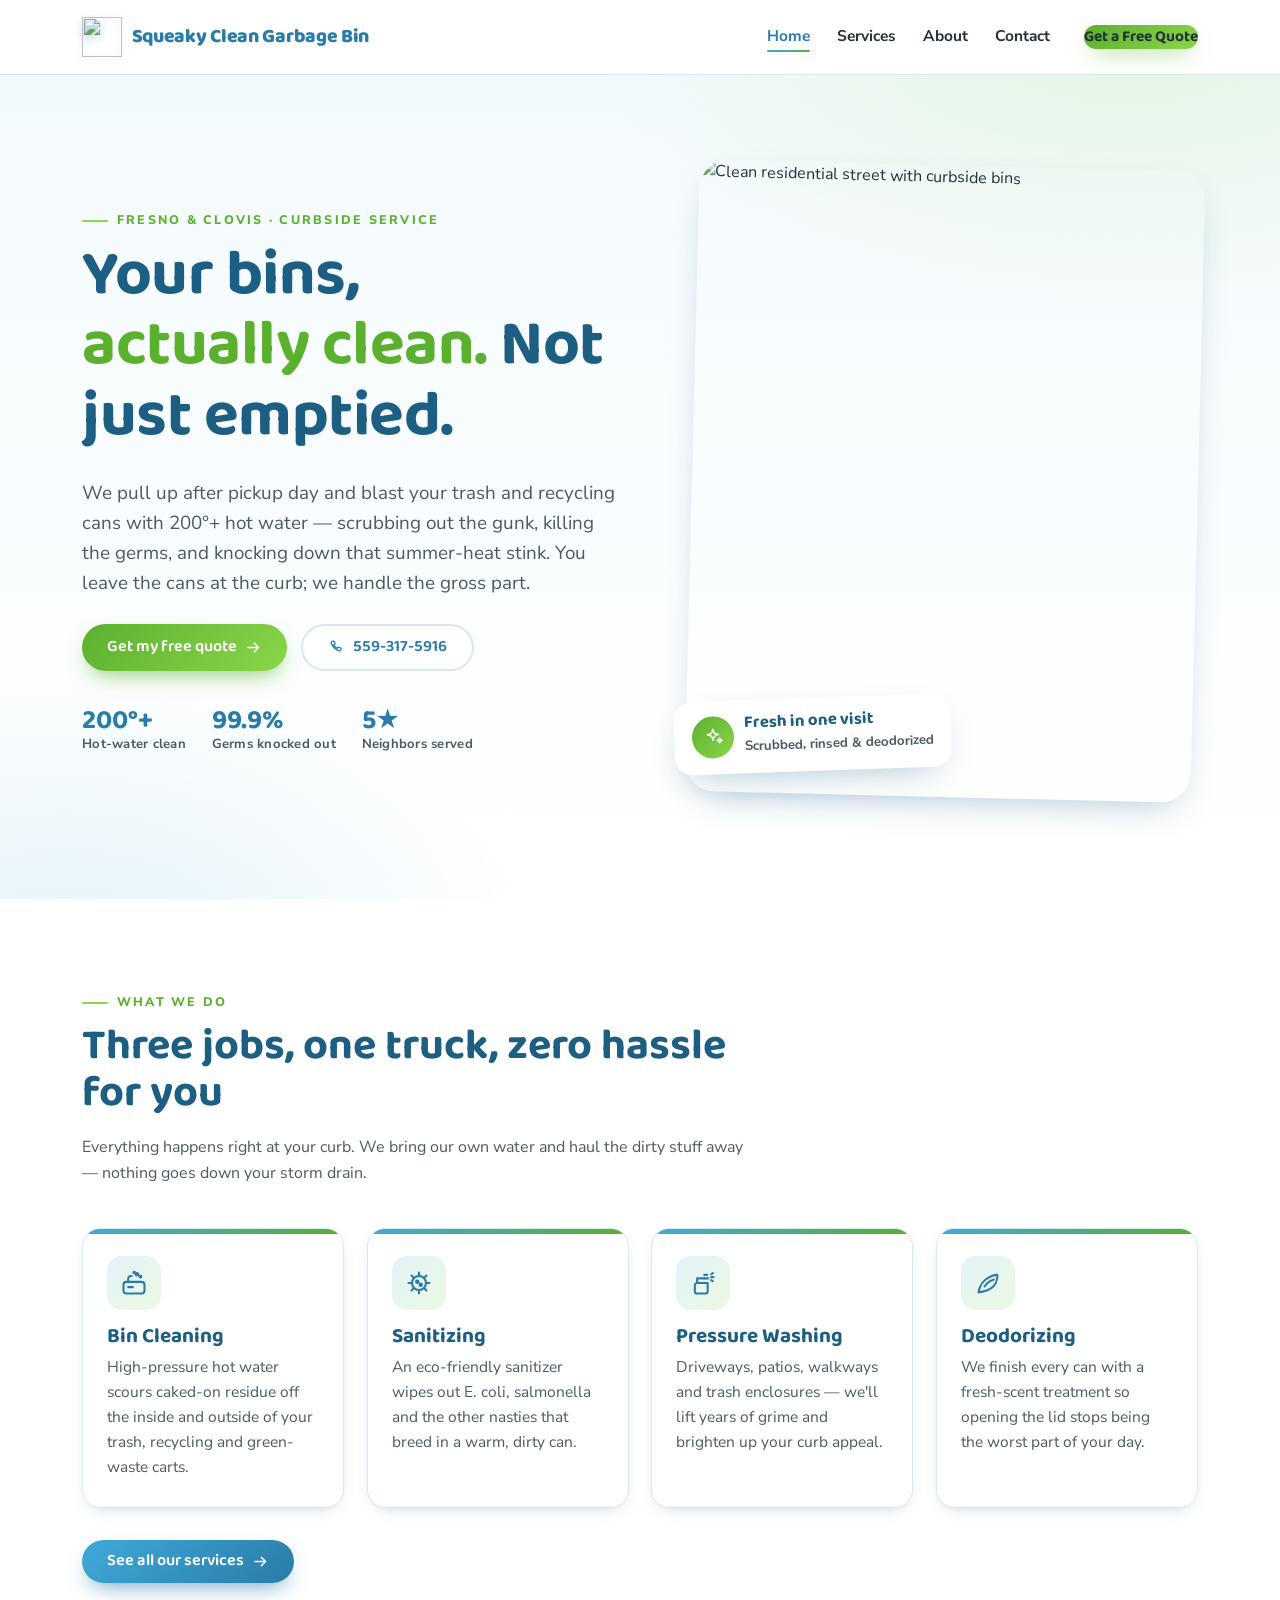
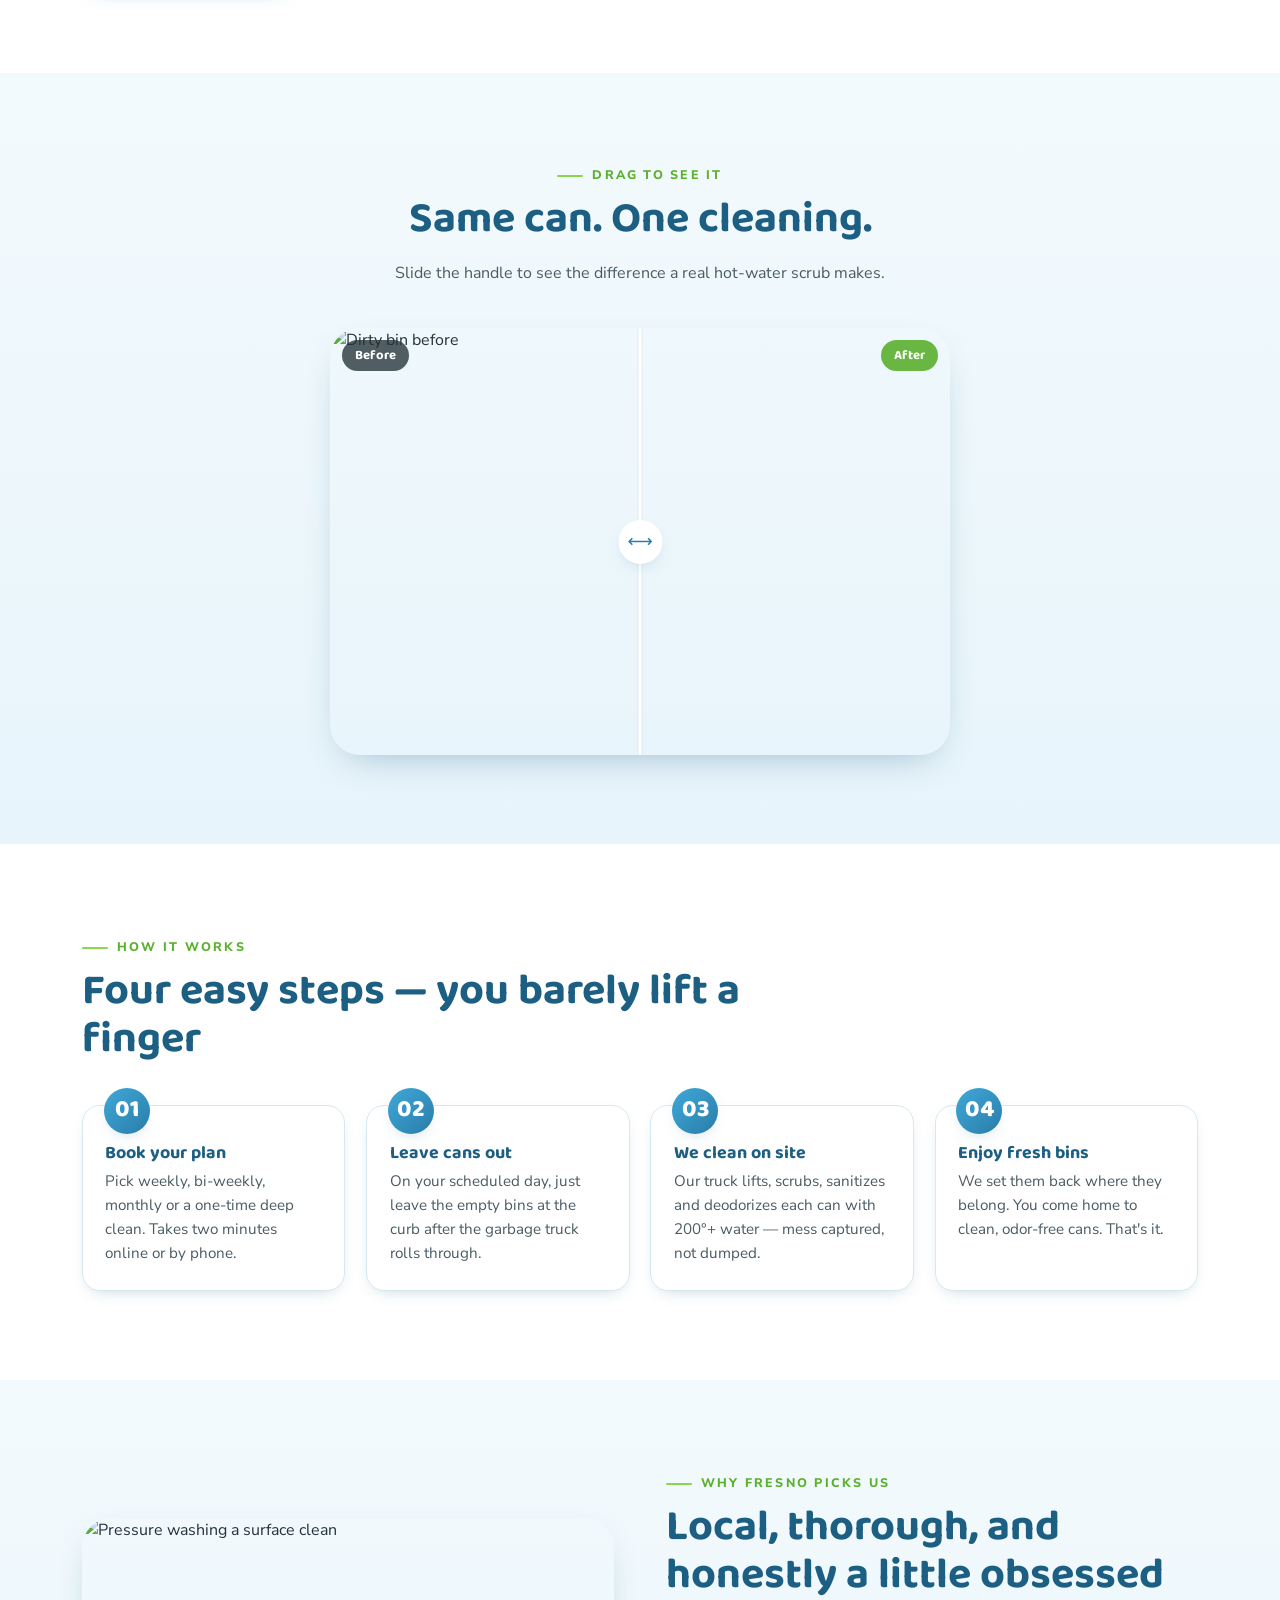
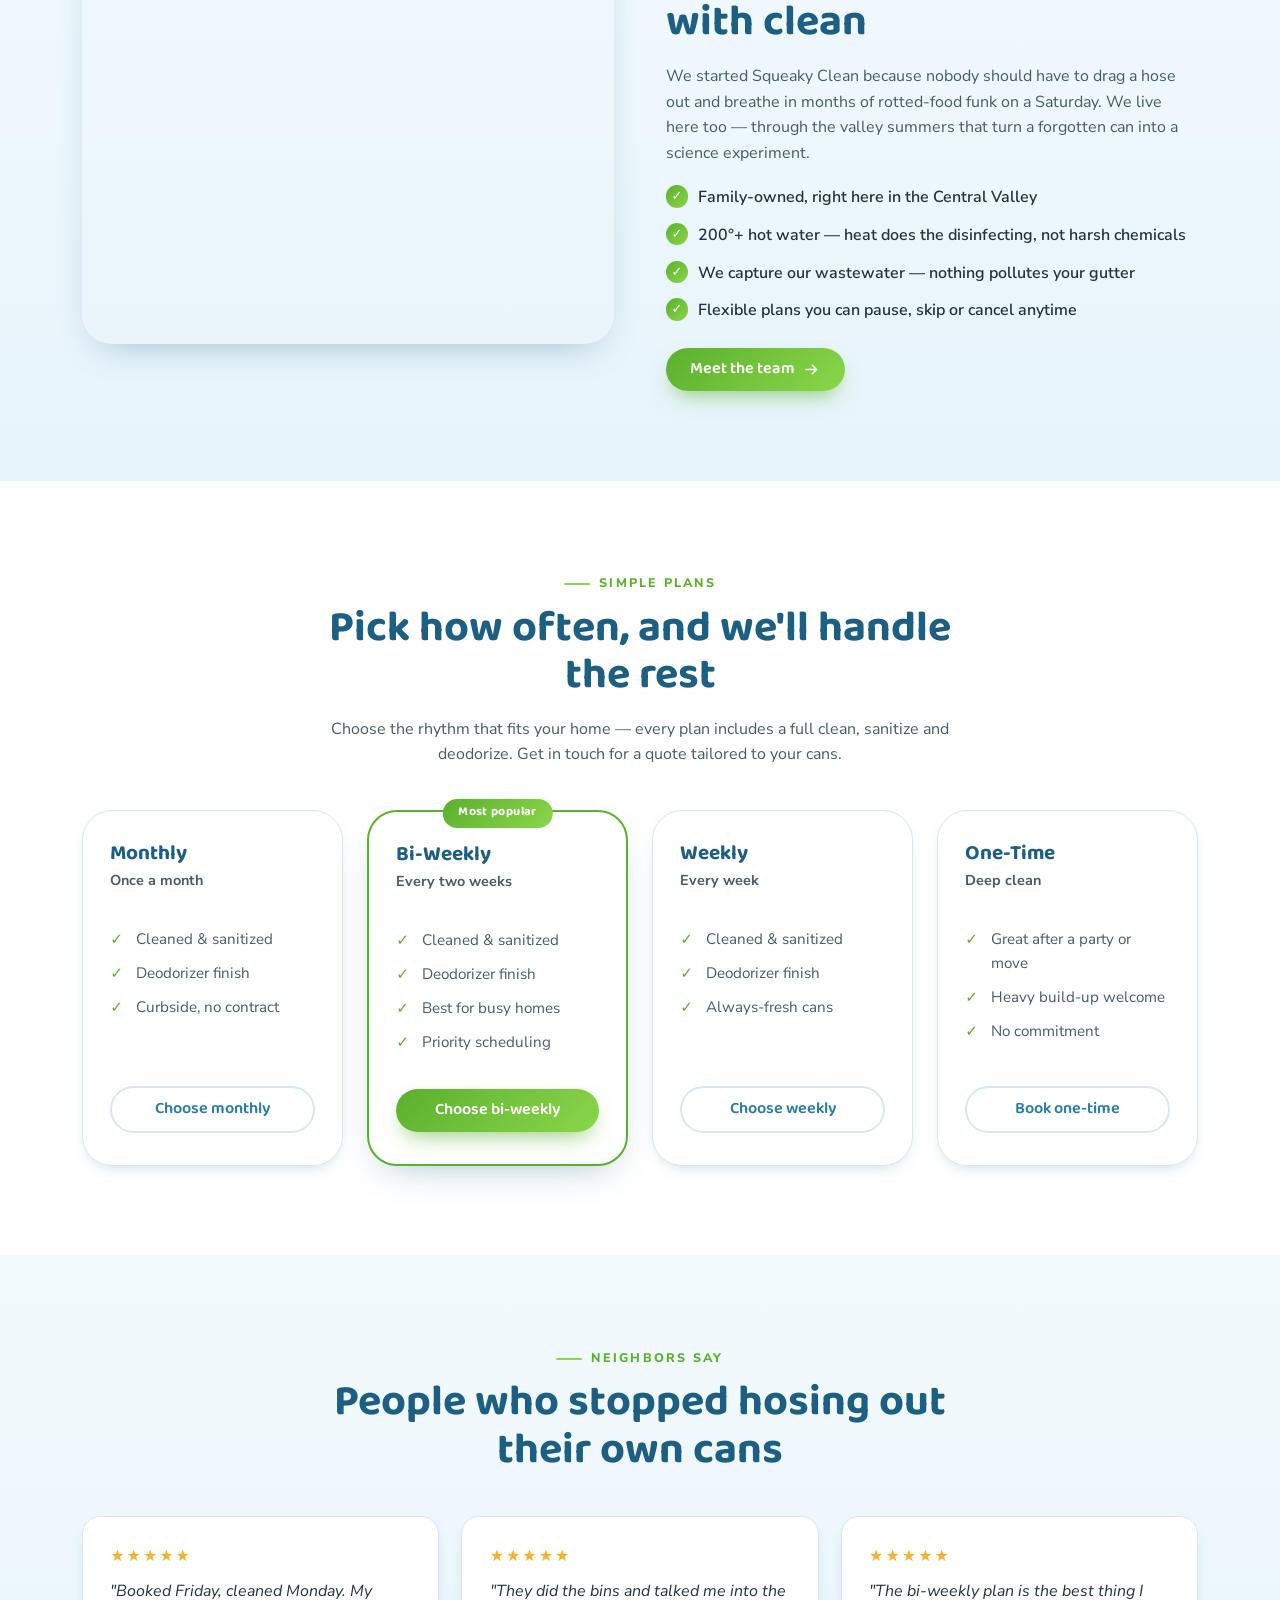
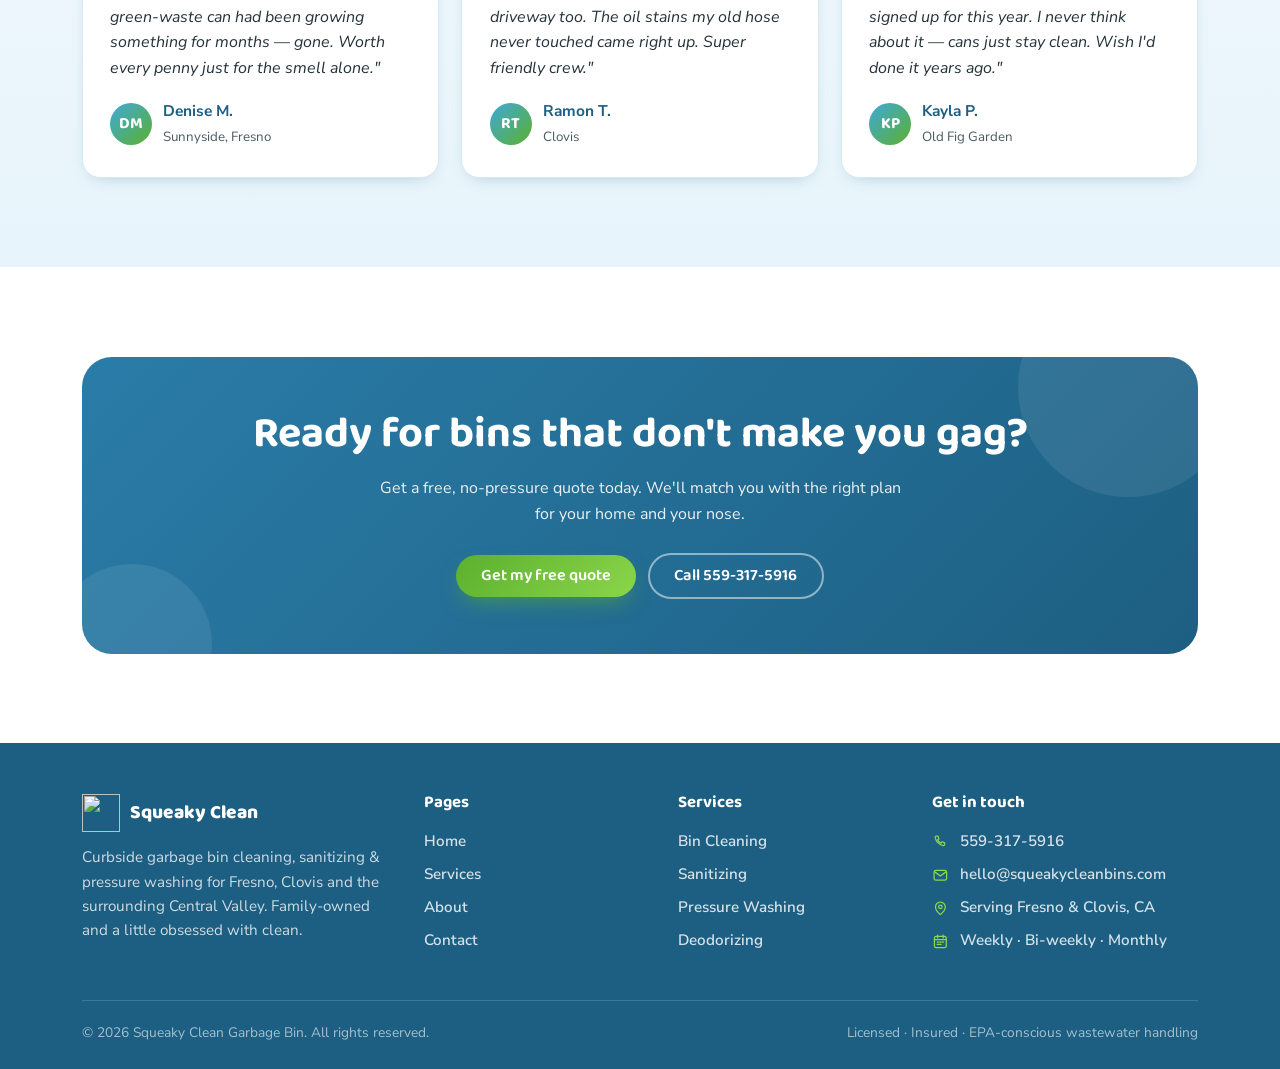
==== index.html @ 9108dc14 "Updated" ====
<!DOCTYPE html>
<html lang="en">
<head>
<meta charset="UTF-8">
<meta name="viewport" content="width=device-width, initial-scale=1">
<title>Squeaky Clean Garbage Bin | Bin Cleaning & Pressure Washing in Fresno, CA</title>
<meta name="description" content="Curbside garbage bin cleaning, sanitizing and pressure washing in Fresno & Clovis, CA. Weekly, bi-weekly or monthly. 200°+ hot water, eco-friendly, locally owned. Call 559-317-5916.">
<link rel="icon" href="assets/logo.svg" type="image/svg+xml">
<link rel="preconnect" href="https://fonts.googleapis.com">
<link rel="preconnect" href="https://fonts.gstatic.com" crossorigin>
<link href="https://fonts.googleapis.com/css2?family=Baloo+2:wght@500;600;700;800&family=Nunito+Sans:ital,wght@0,400;0,600;0,700;0,800;0,900;1,400;1,600&display=swap" rel="stylesheet">
<link rel="stylesheet" href="styles.css">
</head>
<body>

<!-- ===== HEADER ===== -->
<header class="site-head">
  <div class="wrap nav">
    <a class="brand" href="index.html">
      <img class="bubble-logo" src="assets/logo.svg" alt="">
      <span>Squeaky&nbsp;Clean<br style="display:none"> Garbage&nbsp;Bin</span>
    </a>
    <ul class="nav-links">
      <li><a href="index.html" class="active">Home</a></li>
      <li><a href="services.html">Services</a></li>
      <li><a href="about.html">About</a></li>
      <li><a href="contact.html">Contact</a></li>
      <li class="nav-cta"><a class="btn btn-primary" href="contact.html">Get a Free Quote</a></li>
    </ul>
    <button class="burger" aria-label="Menu" aria-expanded="false"><span></span><span></span><span></span></button>
  </div>
</header>

<!-- ===== HERO ===== -->
<section class="hero">
  <div class="bubbles"></div>
  <div class="wrap hero-grid">
    <div class="hero-copy">
      <span class="eyebrow">Fresno &amp; Clovis · Curbside service</span>
      <h1>Your bins, <span class="hl">actually clean.</span> Not just emptied.</h1>
      <p class="lead">We pull up after pickup day and blast your trash and recycling cans with 200°+ hot water — scrubbing out the gunk, killing the germs, and knocking down that summer-heat stink. You leave the cans at the curb; we handle the gross part.</p>
      <div class="hero-cta">
        <a class="btn btn-primary" href="contact.html">Get my free quote <span class="ic"><svg viewBox="0 0 24 24" fill="none" stroke="currentColor" stroke-width="2" stroke-linecap="round" stroke-linejoin="round"><path d="M4 12h15M13 6l6 6-6 6"/></svg></span></a>
        <a class="btn btn-ghost" href="tel:5593175916"><span class="ic"><svg viewBox="0 0 24 24" fill="none" stroke="currentColor" stroke-width="1.8" stroke-linecap="round" stroke-linejoin="round"><path d="M6.5 3h2l1.5 4-2 1.2a11 11 0 0 0 5 5l1.2-2 4 1.5v2a2 2 0 0 1-2.2 2A16 16 0 0 1 4.5 5.2 2 2 0 0 1 6.5 3Z"/></svg></span> 559-317-5916</a>
      </div>
      <div class="hero-trust">
        <div><b>200°+</b><small>Hot-water clean</small></div>
        <div><b>99.9%</b><small>Germs knocked out</small></div>
        <div><b>5★</b><small>Neighbors served</small></div>
      </div>
    </div>
    <div class="hero-media">
      <img class="photo" src="https://images.unsplash.com/photo-1532996122724-e3c354a0b15b?auto=format&fit=crop&w=900&q=80"
           alt="Clean residential street with curbside bins"
           onerror="this.onerror=null;this.src='assets/fallback-hero.svg'">
      <div class="hero-badge">
        <span class="dot"><svg viewBox="0 0 24 24" fill="none" stroke="currentColor" stroke-width="1.8" stroke-linecap="round" stroke-linejoin="round"><path d="M12 3c.6 4 1.8 5.4 6 6-4.2.6-5.4 2-6 6-.6-4-1.8-5.4-6-6 4.2-.6 5.4-2 6-6Z"/><path d="M19 13c.3 1.6.8 2.2 2.5 2.5-1.7.3-2.2.9-2.5 2.5-.3-1.6-.8-2.2-2.5-2.5 1.7-.3 2.2-.9 2.5-2.5Z"/></svg></span>
        <span><b>Fresh in one visit</b><small>Scrubbed, rinsed &amp; deodorized</small></span>
      </div>
    </div>
  </div>
</section>

<!-- ===== SERVICES ===== -->
<section class="section" id="services">
  <div class="wrap">
    <div class="section-head reveal">
      <span class="eyebrow">What we do</span>
      <h2>Three jobs, one truck, zero hassle for you</h2>
      <p style="color:var(--charcoal-soft)">Everything happens right at your curb. We bring our own water and haul the dirty stuff away — nothing goes down your storm drain.</p>
    </div>
    <div class="cards">
      <div class="card reveal">
        <div class="ico"><svg viewBox="0 0 24 24" fill="none" stroke="currentColor" stroke-width="1.8" stroke-linecap="round" stroke-linejoin="round"><rect x="3" y="11" width="18" height="10" rx="2.5"/><path d="M7 11V8.5a2.5 2.5 0 0 1 2.5-2.5h.5"/><circle cx="14.5" cy="4.5" r="1.1"/><circle cx="17.5" cy="6.5" r=".8"/><circle cx="12.2" cy="3" r=".7"/><path d="M7 15.5h4"/></svg></div>
        <h3>Bin Cleaning</h3>
        <p>High-pressure hot water scours caked-on residue off the inside and outside of your trash, recycling and green-waste carts.</p>
      </div>
      <div class="card reveal">
        <div class="ico"><svg viewBox="0 0 24 24" fill="none" stroke="currentColor" stroke-width="1.8" stroke-linecap="round" stroke-linejoin="round"><circle cx="12" cy="12" r="6"/><path d="M12 6V3M12 21v-3M6 12H3M21 12h-3M7.7 7.7 5.6 5.6M18.4 18.4l-2.1-2.1M16.3 7.7l2.1-2.1M5.6 18.4l2.1-2.1"/><circle cx="10.5" cy="11" r="1"/><circle cx="13.5" cy="13.5" r="1"/></svg></div>
        <h3>Sanitizing</h3>
        <p>An eco-friendly sanitizer wipes out E. coli, salmonella and the other nasties that breed in a warm, dirty can.</p>
      </div>
      <div class="card reveal">
        <div class="ico"><svg viewBox="0 0 24 24" fill="none" stroke="currentColor" stroke-width="1.8" stroke-linecap="round" stroke-linejoin="round"><path d="M7 21h7a2 2 0 0 0 2-2v-7H7a2 2 0 0 0-2 2v5a2 2 0 0 0 2 2Z"/><path d="M7 12V8h6"/><path d="M13 5h2.5M13 8h3.5"/><path d="M19 4.5l1.5-1M19 7h2M19 9.5l1.5 1"/></svg></div>
        <h3>Pressure Washing</h3>
        <p>Driveways, patios, walkways and trash enclosures — we'll lift years of grime and brighten up your curb appeal.</p>
      </div>
      <div class="card reveal">
        <div class="ico"><svg viewBox="0 0 24 24" fill="none" stroke="currentColor" stroke-width="1.8" stroke-linecap="round" stroke-linejoin="round"><path d="M4 20s.5-7 6-11 10-4 10-4 .5 6-3.5 10S4 20 4 20Z"/><path d="M9 15c2-3 5-5 8-6"/></svg></div>
        <h3>Deodorizing</h3>
        <p>We finish every can with a fresh-scent treatment so opening the lid stops being the worst part of your day.</p>
      </div>
    </div>
    <div style="margin-top:2rem" class="reveal">
      <a class="btn btn-blue" href="services.html">See all our services <span class="ic"><svg viewBox="0 0 24 24" fill="none" stroke="currentColor" stroke-width="2" stroke-linecap="round" stroke-linejoin="round"><path d="M4 12h15M13 6l6 6-6 6"/></svg></span></a>
    </div>
  </div>
</section>

<!-- ===== BEFORE / AFTER ===== -->
<section class="section tint">
  <div class="wrap">
    <div class="section-head center reveal">
      <span class="eyebrow">Drag to see it</span>
      <h2>Same can. One cleaning.</h2>
      <p style="color:var(--charcoal-soft)">Slide the handle to see the difference a real hot-water scrub makes.</p>
    </div>
    <div class="ba reveal">
      <img class="before-img" src="https://images.unsplash.com/photo-1605600659908-0ef719419d41?auto=format&fit=crop&w=900&q=80" alt="Dirty bin before"
           onerror="this.onerror=null;this.src='assets/fallback-before.svg'">
      <img class="after-img" src="https://images.unsplash.com/photo-1558618666-fcd25c85cd64?auto=format&fit=crop&w=900&q=80" alt="Clean bin after"
           onerror="this.onerror=null;this.src='assets/fallback-after.svg'">
      <span class="tag b">Before</span>
      <span class="tag a">After</span>
      <div class="handle"></div>
    </div>
  </div>
</section>

<!-- ===== PROCESS ===== -->
<section class="section">
  <div class="wrap">
    <div class="section-head reveal">
      <span class="eyebrow">How it works</span>
      <h2>Four easy steps — you barely lift a finger</h2>
    </div>
    <div class="steps">
      <div class="step reveal"><h3>Book your plan</h3><p>Pick weekly, bi-weekly, monthly or a one-time deep clean. Takes two minutes online or by phone.</p></div>
      <div class="step reveal"><h3>Leave cans out</h3><p>On your scheduled day, just leave the empty bins at the curb after the garbage truck rolls through.</p></div>
      <div class="step reveal"><h3>We clean on site</h3><p>Our truck lifts, scrubs, sanitizes and deodorizes each can with 200°+ water — mess captured, not dumped.</p></div>
      <div class="step reveal"><h3>Enjoy fresh bins</h3><p>We set them back where they belong. You come home to clean, odor-free cans. That's it.</p></div>
    </div>
  </div>
</section>

<!-- ===== SPLIT / WHY ===== -->
<section class="section tint">
  <div class="wrap split">
    <div class="split-media reveal">
      <img src="https://images.unsplash.com/photo-1581578731548-c64695cc6952?auto=format&fit=crop&w=900&q=80"
           alt="Pressure washing a surface clean" onerror="this.onerror=null;this.src='assets/fallback-why.svg'">
    </div>
    <div class="reveal">
      <span class="eyebrow">Why Fresno picks us</span>
      <h2>Local, thorough, and honestly a little obsessed with clean</h2>
      <p style="color:var(--charcoal-soft)">We started Squeaky Clean because nobody should have to drag a hose out and breathe in months of rotted-food funk on a Saturday. We live here too — through the valley summers that turn a forgotten can into a science experiment.</p>
      <ul class="tick">
        <li>Family-owned, right here in the Central Valley</li>
        <li>200°+ hot water — heat does the disinfecting, not harsh chemicals</li>
        <li>We capture our wastewater — nothing pollutes your gutter</li>
        <li>Flexible plans you can pause, skip or cancel anytime</li>
      </ul>
      <div style="margin-top:1.5rem">
        <a class="btn btn-primary" href="about.html">Meet the team <span class="ic"><svg viewBox="0 0 24 24" fill="none" stroke="currentColor" stroke-width="2" stroke-linecap="round" stroke-linejoin="round"><path d="M4 12h15M13 6l6 6-6 6"/></svg></span></a>
      </div>
    </div>
  </div>
</section>

<!-- ===== PLANS ===== -->
<section class="section">
  <div class="wrap">
    <div class="section-head center reveal">
      <span class="eyebrow">Simple plans</span>
      <h2>Pick how often, and we'll handle the rest</h2>
      <p style="color:var(--charcoal-soft)">Choose the rhythm that fits your home — every plan includes a full clean, sanitize and deodorize. Get in touch for a quote tailored to your cans.</p>
    </div>
    <div class="plans">
      <div class="plan reveal">
        <h3>Monthly</h3>
        <div class="freq">Once a month</div>
        <ul><li>Cleaned &amp; sanitized</li><li>Deodorizer finish</li><li>Curbside, no contract</li></ul>
        <a class="btn btn-ghost" href="contact.html">Choose monthly</a>
      </div>
      <div class="plan feat reveal">
        <span class="pop">Most popular</span>
        <h3>Bi-Weekly</h3>
        <div class="freq">Every two weeks</div>
        <ul><li>Cleaned &amp; sanitized</li><li>Deodorizer finish</li><li>Best for busy homes</li><li>Priority scheduling</li></ul>
        <a class="btn btn-primary" href="contact.html">Choose bi-weekly</a>
      </div>
      <div class="plan reveal">
        <h3>Weekly</h3>
        <div class="freq">Every week</div>
        <ul><li>Cleaned &amp; sanitized</li><li>Deodorizer finish</li><li>Always-fresh cans</li></ul>
        <a class="btn btn-ghost" href="contact.html">Choose weekly</a>
      </div>
      <div class="plan reveal">
        <h3>One-Time</h3>
        <div class="freq">Deep clean</div>
        <ul><li>Great after a party or move</li><li>Heavy build-up welcome</li><li>No commitment</li></ul>
        <a class="btn btn-ghost" href="contact.html">Book one-time</a>
      </div>
    </div>
  </div>
</section>

<!-- ===== TESTIMONIALS ===== -->
<section class="section tint">
  <div class="wrap">
    <div class="section-head center reveal">
      <span class="eyebrow">Neighbors say</span>
      <h2>People who stopped hosing out their own cans</h2>
    </div>
    <div class="quotes">
      <div class="quote reveal">
        <div class="stars">★★★★★</div>
        <p>"Booked Friday, cleaned Monday. My green-waste can had been growing something for months — gone. Worth every penny just for the smell alone."</p>
        <div class="who"><span class="av">DM</span><span><b>Denise M.</b><small>Sunnyside, Fresno</small></span></div>
      </div>
      <div class="quote reveal">
        <div class="stars">★★★★★</div>
        <p>"They did the bins and talked me into the driveway too. The oil stains my old hose never touched came right up. Super friendly crew."</p>
        <div class="who"><span class="av">RT</span><span><b>Ramon T.</b><small>Clovis</small></span></div>
      </div>
      <div class="quote reveal">
        <div class="stars">★★★★★</div>
        <p>"The bi-weekly plan is the best thing I signed up for this year. I never think about it — cans just stay clean. Wish I'd done it years ago."</p>
        <div class="who"><span class="av">KP</span><span><b>Kayla P.</b><small>Old Fig Garden</small></span></div>
      </div>
    </div>
  </div>
</section>

<!-- ===== CTA BAND ===== -->
<section class="section">
  <div class="wrap">
    <div class="cta-band reveal">
      <h2>Ready for bins that don't make you gag?</h2>
      <p>Get a free, no-pressure quote today. We'll match you with the right plan for your home and your nose.</p>
      <a class="btn btn-primary" href="contact.html">Get my free quote</a>
      &nbsp;
      <a class="btn btn-ghost" href="tel:5593175916" style="background:transparent;color:#fff;border-color:rgba(255,255,255,.5)">Call 559-317-5916</a>
    </div>
  </div>
</section>

<!-- ===== FOOTER ===== -->
<footer class="site-foot">
  <div class="wrap">
    <div class="foot-grid">
      <div class="foot-about">
        <div class="foot-brand"><img src="assets/logo.svg" alt=""> Squeaky Clean</div>
        <p>Curbside garbage bin cleaning, sanitizing &amp; pressure washing for Fresno, Clovis and the surrounding Central Valley. Family-owned and a little obsessed with clean.</p>
      </div>
      <div>
        <h4>Pages</h4>
        <a href="index.html">Home</a>
        <a href="services.html">Services</a>
        <a href="about.html">About</a>
        <a href="contact.html">Contact</a>
      </div>
      <div>
        <h4>Services</h4>
        <a href="services.html">Bin Cleaning</a>
        <a href="services.html">Sanitizing</a>
        <a href="services.html">Pressure Washing</a>
        <a href="services.html">Deodorizing</a>
      </div>
      <div>
        <h4>Get in touch</h4>
        <a href="tel:5593175916"><span class="ic"><svg viewBox="0 0 24 24" fill="none" stroke="currentColor" stroke-width="1.8" stroke-linecap="round" stroke-linejoin="round"><path d="M6.5 3h2l1.5 4-2 1.2a11 11 0 0 0 5 5l1.2-2 4 1.5v2a2 2 0 0 1-2.2 2A16 16 0 0 1 4.5 5.2 2 2 0 0 1 6.5 3Z"/></svg></span> 559-317-5916</a>
        <a href="mailto:hello@squeakycleanbins.com"><span class="ic"><svg viewBox="0 0 24 24" fill="none" stroke="currentColor" stroke-width="1.8" stroke-linecap="round" stroke-linejoin="round"><rect x="3" y="5" width="18" height="14" rx="2.5"/><path d="m4 7 8 6 8-6"/></svg></span> hello@squeakycleanbins.com</a>
        <a href="#"><span class="ic"><svg viewBox="0 0 24 24" fill="none" stroke="currentColor" stroke-width="1.8" stroke-linecap="round" stroke-linejoin="round"><path d="M12 21s7-6 7-11a7 7 0 0 0-14 0c0 5 7 11 7 11Z"/><circle cx="12" cy="10" r="2.5"/></svg></span> Serving Fresno &amp; Clovis, CA</a>
        <a href="contact.html"><span class="ic"><svg viewBox="0 0 24 24" fill="none" stroke="currentColor" stroke-width="1.8" stroke-linecap="round" stroke-linejoin="round"><rect x="3.5" y="5" width="17" height="16" rx="2.5"/><path d="M3.5 9.5h17M8 3v4M16 3v4"/><path d="M7.5 13h2M11 13h2M14.5 13h2M7.5 16.5h2M11 16.5h2"/></svg></span> Weekly · Bi-weekly · Monthly</a>
      </div>
    </div>
    <div class="foot-bottom">
      <span>© <span id="year">2026</span> Squeaky Clean Garbage Bin. All rights reserved.</span>
      <span>Licensed · Insured · EPA-conscious wastewater handling</span>
    </div>
  </div>
</footer>

<script src="script.js"></script>
</body>
</html>
---- styles.css ----
/* =========================================================
   Squeaky Clean Garbage Bin — shared styles
   Palette pulled from the business banner:
   sky blue, teal, bin-green, lime, soap-white, charcoal
   ========================================================= */

:root{
  --sky:#3fa9d9;
  --sky-deep:#2a7ca8;
  --ink-blue:#1d5f82;
  --green:#5bb02e;
  --lime:#8bd64a;
  --foam:#f3fafd;
  --foam-2:#e7f4fb;
  --white:#ffffff;
  --charcoal:#243239;
  --charcoal-soft:#4a5b64;
  --line:#d7e8f1;
  --shadow:0 14px 38px -18px rgba(29,95,130,.45);
  --shadow-sm:0 6px 18px -10px rgba(29,95,130,.4);
  --radius:18px;
  --radius-lg:30px;
  --maxw:1160px;
  --font-display:"Baloo 2", system-ui, sans-serif;
  --font-body:"Nunito Sans", system-ui, sans-serif;
}

*{box-sizing:border-box}
html{scroll-behavior:smooth;overflow-x:hidden}
body{
  margin:0;
  font-family:var(--font-body);
  color:var(--charcoal);
  background:var(--white);
  line-height:1.6;
  -webkit-font-smoothing:antialiased;
  overflow-x:hidden;
  max-width:100%;
}
h1,h2,h3,h4{font-family:var(--font-display);line-height:1.1;margin:0 0 .4em;font-weight:700;color:var(--ink-blue)}
h1{font-size:clamp(2.3rem,5.4vw,4rem);letter-spacing:-.5px}
h2{font-size:clamp(1.8rem,3.6vw,2.7rem)}
h3{font-size:1.3rem}
p{margin:0 0 1.1rem}
a{color:var(--sky-deep);text-decoration:none}
img{max-width:100%;display:block}
.wrap{max-width:var(--maxw);margin:0 auto;padding:0 22px}
.eyebrow{
  font-family:var(--font-body);
  text-transform:uppercase;
  letter-spacing:.18em;
  font-size:.78rem;
  font-weight:800;
  color:var(--green);
  margin-bottom:.7rem;
  display:inline-block;
}
.eyebrow::before{content:"";display:inline-block;width:26px;height:2px;background:var(--lime);vertical-align:middle;margin-right:9px;border-radius:2px}

/* ---------- buttons ---------- */
.btn{
  display:inline-flex;align-items:center;gap:.5rem;
  font-family:var(--font-display);font-weight:600;font-size:1.02rem;
  padding:.82rem 1.55rem;border-radius:60px;border:none;cursor:pointer;
  transition:transform .18s ease, box-shadow .18s ease, background .2s ease;
  text-decoration:none;line-height:1;
}
.btn-primary{
  background:linear-gradient(135deg,var(--green),var(--lime));
  color:#fff;box-shadow:0 10px 22px -8px rgba(91,176,46,.7);position:relative;overflow:hidden;
}
.btn-primary::after{ /* soapy sheen */
  content:"";position:absolute;top:0;left:-60%;width:40%;height:100%;
  background:linear-gradient(120deg,transparent,rgba(255,255,255,.55),transparent);
  transform:skewX(-20deg);transition:left .6s ease;
}
.btn-primary:hover{transform:translateY(-3px)}
.btn-primary:hover::after{left:120%}
.btn-ghost{background:var(--white);color:var(--sky-deep);border:2px solid var(--line)}
.btn-ghost:hover{border-color:var(--sky);transform:translateY(-3px)}
.btn-blue{background:linear-gradient(135deg,var(--sky),var(--sky-deep));color:#fff;box-shadow:0 10px 22px -8px rgba(42,124,168,.7)}
.btn-blue:hover{transform:translateY(-3px)}

/* ---------- header ---------- */
.site-head{
  position:sticky;top:0;z-index:60;
  background:rgba(255,255,255,.82);backdrop-filter:blur(10px);
  border-bottom:1px solid var(--line);transition:box-shadow .25s ease;
}
.site-head.scrolled{box-shadow:0 6px 20px -14px rgba(29,95,130,.6)}
.nav{display:flex;align-items:center;justify-content:space-between;height:74px}
.brand{display:flex;align-items:center;gap:.6rem;font-family:var(--font-display);font-weight:800;
  font-size:1.22rem;color:var(--sky-deep);letter-spacing:-.3px}
.brand .bubble-logo{width:40px;height:40px;flex:0 0 auto;filter:drop-shadow(0 3px 5px rgba(42,124,168,.3))}
.nav-links{display:flex;align-items:center;gap:1.7rem;list-style:none;margin:0;padding:0}
.nav-links a{font-weight:700;color:var(--charcoal);font-size:.97rem;position:relative;padding:4px 0}
.nav-links a::after{content:"";position:absolute;left:0;bottom:-2px;width:0;height:2.5px;
  background:linear-gradient(90deg,var(--sky),var(--green));border-radius:2px;transition:width .25s ease}
.nav-links a:hover::after,.nav-links a.active::after{width:100%}
.nav-links a.active{color:var(--sky-deep)}
.nav-cta{margin-left:.4rem}
.burger{display:none;background:none;border:none;cursor:pointer;padding:6px;flex-direction:column;gap:5px}
.burger span{width:26px;height:3px;background:var(--sky-deep);border-radius:3px;transition:.3s}
.burger.open span:nth-child(1){transform:translateY(8px) rotate(45deg)}
.burger.open span:nth-child(2){opacity:0}
.burger.open span:nth-child(3){transform:translateY(-8px) rotate(-45deg)}

/* ---------- hero ---------- */
.hero{position:relative;padding:clamp(3rem,7vw,6rem) 0 clamp(4rem,8vw,7rem);
  background:
    radial-gradient(900px 500px at 88% -8%,rgba(139,214,74,.16),transparent 60%),
    radial-gradient(800px 500px at 5% 110%,rgba(63,169,217,.16),transparent 60%),
    linear-gradient(180deg,var(--foam),var(--white));
  overflow:hidden;
}
.hero-grid{display:grid;grid-template-columns:1.05fr .95fr;gap:clamp(2rem,4vw,4rem);align-items:center}
.hero h1 span.hl{color:var(--green);position:relative;white-space:nowrap}
.hero h1 span.hl::after{content:"";position:absolute;left:-2%;bottom:6%;width:104%;height:.42em;
  background:rgba(139,214,74,.32);z-index:-1;border-radius:6px;transform:rotate(-1deg)}
.hero p.lead{font-size:1.18rem;color:var(--charcoal-soft);max-width:34rem}
.hero-cta{display:flex;gap:.9rem;flex-wrap:wrap;margin-top:1.6rem}
.hero-trust{display:flex;gap:1.6rem;margin-top:2.2rem;flex-wrap:wrap}
.hero-trust div{display:flex;flex-direction:column}
.hero-trust b{font-family:var(--font-display);font-size:1.7rem;color:var(--sky-deep);line-height:1}
.hero-trust small{color:var(--charcoal-soft);font-weight:700;font-size:.82rem;letter-spacing:.02em}

/* hero image card */
.hero-media{position:relative}
.hero-media .photo{border-radius:var(--radius-lg);box-shadow:var(--shadow);
  aspect-ratio:4/5;object-fit:cover;width:100%;transform:rotate(1.4deg)}
.hero-badge{position:absolute;left:-18px;bottom:26px;background:#fff;border-radius:18px;
  padding:.9rem 1.1rem;box-shadow:var(--shadow);display:flex;align-items:center;gap:.7rem;
  transform:rotate(-2deg);animation:floaty 5s ease-in-out infinite}
.hero-badge .dot{width:42px;height:42px;border-radius:50%;background:linear-gradient(135deg,var(--green),var(--lime));
  display:grid;place-items:center;color:#fff;flex:0 0 auto}
.hero-badge .dot svg{width:22px;height:22px}
.hero-badge b{font-family:var(--font-display);color:var(--ink-blue);display:block;font-size:1.05rem;line-height:1.1}
.hero-badge small{color:var(--charcoal-soft);font-weight:700}
@keyframes floaty{0%,100%{transform:rotate(-2deg) translateY(0)}50%{transform:rotate(-2deg) translateY(-9px)}}

/* drifting bubbles */
.bubbles{position:absolute;inset:0;pointer-events:none;z-index:0}
.bubbles span{position:absolute;bottom:-40px;background:radial-gradient(circle at 32% 30%,#fff,rgba(63,169,217,.25));
  border-radius:50%;opacity:.5;animation:rise linear infinite}
@keyframes rise{
  0%{transform:translateY(0) scale(.6);opacity:0}
  12%{opacity:.6}
  100%{transform:translateY(-92vh) scale(1);opacity:0}
}

/* ---------- sections ---------- */
.section{padding:clamp(3.4rem,7vw,6rem) 0}
.section.tint{background:linear-gradient(180deg,var(--foam),var(--foam-2))}
.section-head{max-width:42rem;margin-bottom:2.6rem}
.section-head.center{margin-left:auto;margin-right:auto;text-align:center}

/* service / feature cards */
.cards{display:grid;grid-template-columns:repeat(auto-fit,minmax(250px,1fr));gap:1.4rem}
.card{background:#fff;border:1px solid var(--line);border-radius:var(--radius);padding:1.7rem 1.5rem;
  box-shadow:var(--shadow-sm);transition:transform .2s ease,box-shadow .2s ease;position:relative;overflow:hidden}
.card::before{content:"";position:absolute;top:0;left:0;width:100%;height:5px;
  background:linear-gradient(90deg,var(--sky),var(--green))}
.card:hover{transform:translateY(-6px);box-shadow:var(--shadow)}
.card .ico{width:54px;height:54px;border-radius:15px;display:grid;place-items:center;margin-bottom:1rem;
  background:linear-gradient(135deg,rgba(63,169,217,.14),rgba(139,214,74,.16));color:var(--sky-deep)}
.card .ico svg{width:28px;height:28px}
.card h3{margin-bottom:.4rem}
.card p{color:var(--charcoal-soft);margin-bottom:0;font-size:.97rem}

/* steps */
.steps{display:grid;grid-template-columns:repeat(auto-fit,minmax(210px,1fr));gap:1.3rem;counter-reset:step}
.step{position:relative;background:#fff;border-radius:var(--radius);padding:2.4rem 1.4rem 1.5rem;
  border:1px solid var(--line);box-shadow:var(--shadow-sm)}
.step::before{counter-increment:step;content:"0" counter(step);position:absolute;top:-18px;left:1.3rem;
  font-family:var(--font-display);font-weight:800;font-size:1.5rem;color:#fff;
  width:46px;height:46px;border-radius:50%;display:grid;place-items:center;
  background:linear-gradient(135deg,var(--sky),var(--sky-deep));box-shadow:var(--shadow-sm)}
.step h3{font-size:1.12rem;margin-bottom:.3rem}
.step p{color:var(--charcoal-soft);font-size:.95rem;margin:0}

/* split feature */
.split{display:grid;grid-template-columns:1fr 1fr;gap:clamp(2rem,4vw,3.6rem);align-items:center}
.split img{border-radius:var(--radius-lg);box-shadow:var(--shadow);aspect-ratio:5/4;object-fit:cover;width:100%}
.tick{list-style:none;padding:0;margin:1.2rem 0 0}
.tick li{position:relative;padding-left:2rem;margin-bottom:.75rem;font-weight:600;color:var(--charcoal)}
.tick li::before{content:"✓";position:absolute;left:0;top:0;width:1.4rem;height:1.4rem;border-radius:50%;
  background:linear-gradient(135deg,var(--green),var(--lime));color:#fff;display:grid;place-items:center;
  font-size:.8rem;font-weight:900}

/* before/after slider */
.ba{position:relative;max-width:620px;margin:0 auto;border-radius:var(--radius-lg);overflow:hidden;
  box-shadow:var(--shadow);aspect-ratio:16/11;user-select:none;cursor:ew-resize}
.ba img{position:absolute;inset:0;width:100%;height:100%;object-fit:cover}
.ba .after-img{clip-path:inset(0 0 0 50%)}
.ba .handle{position:absolute;top:0;bottom:0;left:50%;width:3px;background:#fff;transform:translateX(-50%);
  box-shadow:0 0 0 1px rgba(0,0,0,.05)}
.ba .handle::after{content:"⟷";position:absolute;top:50%;left:50%;transform:translate(-50%,-50%);
  width:44px;height:44px;border-radius:50%;background:#fff;color:var(--sky-deep);display:grid;place-items:center;
  font-size:1.1rem;box-shadow:var(--shadow-sm)}
.ba .tag{position:absolute;top:12px;padding:.3rem .8rem;border-radius:40px;font-family:var(--font-display);
  font-weight:700;font-size:.82rem;color:#fff}
.ba .tag.b{left:12px;background:rgba(36,50,57,.78)}
.ba .tag.a{right:12px;background:rgba(91,176,46,.9)}

/* pricing */
.plans{display:grid;grid-template-columns:repeat(auto-fit,minmax(250px,1fr));gap:1.5rem;align-items:stretch}
.plan{background:#fff;border:1px solid var(--line);border-radius:var(--radius-lg);padding:2rem 1.7rem;
  box-shadow:var(--shadow-sm);display:flex;flex-direction:column;position:relative;transition:transform .2s ease}
.plan:hover{transform:translateY(-6px)}
.plan.feat{border:2px solid var(--green);box-shadow:var(--shadow)}
.plan .pop{position:absolute;top:-13px;left:50%;transform:translateX(-50%);background:linear-gradient(135deg,var(--green),var(--lime));
  color:#fff;font-family:var(--font-display);font-weight:700;font-size:.78rem;padding:.3rem 1rem;border-radius:40px;letter-spacing:.03em}
.plan h3{margin-bottom:.2rem}
.plan .freq{color:var(--charcoal-soft);font-weight:700;font-size:.9rem;margin-bottom:1rem}
.plan .price{font-family:var(--font-display);font-size:2.6rem;color:var(--sky-deep);font-weight:800;line-height:1}
.plan .price small{font-size:.95rem;color:var(--charcoal-soft);font-weight:700}
.plan ul{list-style:none;padding:0;margin:1.2rem 0 1.6rem}
.plan ul li{padding-left:1.6rem;position:relative;margin-bottom:.6rem;font-size:.95rem;color:var(--charcoal-soft)}
.plan ul li::before{content:"✓";position:absolute;left:0;color:var(--green);font-weight:900}
.plan .btn{margin-top:auto;justify-content:center}

/* testimonials */
.quotes{display:grid;grid-template-columns:repeat(auto-fit,minmax(270px,1fr));gap:1.4rem}
.quote{background:#fff;border-radius:var(--radius);padding:1.7rem;border:1px solid var(--line);box-shadow:var(--shadow-sm)}
.quote .stars{color:#f5b22d;letter-spacing:2px;margin-bottom:.6rem}
.quote p{font-style:italic;color:var(--charcoal)}
.quote .who{display:flex;align-items:center;gap:.7rem;margin-top:1rem}
.quote .who .av{width:42px;height:42px;border-radius:50%;background:linear-gradient(135deg,var(--sky),var(--green));
  color:#fff;display:grid;place-items:center;font-family:var(--font-display);font-weight:700}
.quote .who b{display:block;color:var(--ink-blue);font-size:.97rem}
.quote .who small{color:var(--charcoal-soft)}

/* CTA band */
.cta-band{background:linear-gradient(135deg,var(--sky-deep),var(--ink-blue));color:#fff;
  border-radius:var(--radius-lg);padding:clamp(2.2rem,5vw,3.4rem);text-align:center;position:relative;overflow:hidden}
.cta-band h2{color:#fff}
.cta-band p{color:rgba(255,255,255,.9);max-width:34rem;margin:0 auto 1.6rem}
.cta-band::before,.cta-band::after{content:"";position:absolute;border-radius:50%;background:rgba(255,255,255,.08)}
.cta-band::before{width:220px;height:220px;top:-80px;right:-40px}
.cta-band::after{width:160px;height:160px;bottom:-70px;left:-30px}
.cta-band .btn{position:relative;z-index:1}

/* stat strip */
.stat-strip{display:grid;grid-template-columns:repeat(auto-fit,minmax(150px,1fr));gap:1.2rem;text-align:center}
.stat-strip .s b{font-family:var(--font-display);font-size:2.5rem;color:var(--green);display:block;line-height:1}
.stat-strip .s small{color:var(--charcoal-soft);font-weight:700;letter-spacing:.02em}

/* forms */
.form-card{background:#fff;border:1px solid var(--line);border-radius:var(--radius-lg);
  padding:clamp(1.6rem,3vw,2.4rem);box-shadow:var(--shadow)}
.field{margin-bottom:1.1rem}
.field label{display:block;font-weight:800;font-size:.88rem;color:var(--ink-blue);margin-bottom:.4rem}
.field input,.field select,.field textarea{
  width:100%;padding:.8rem 1rem;border:1.5px solid var(--line);border-radius:12px;
  font-family:var(--font-body);font-size:1rem;color:var(--charcoal);background:var(--foam);transition:.2s}
.field input:focus,.field select:focus,.field textarea:focus{
  outline:none;border-color:var(--sky);background:#fff;box-shadow:0 0 0 4px rgba(63,169,217,.15)}
.field textarea{min-height:120px;resize:vertical}
.grid-2{display:grid;grid-template-columns:1fr 1fr;gap:1.1rem}
.form-note{font-size:.85rem;color:var(--charcoal-soft);margin-top:.4rem}
.form-ok{background:linear-gradient(135deg,rgba(91,176,46,.12),rgba(139,214,74,.14));
  border:1.5px solid var(--green);border-radius:14px;padding:1rem 1.2rem;color:var(--ink-blue);
  font-weight:700;display:none;align-items:center;gap:.6rem;margin-top:1rem}
.form-ok.show{display:flex}
.chip-row{display:flex;gap:.6rem;flex-wrap:wrap}
.chip{flex:1;min-width:90px}
.chip input{position:absolute;width:1px;height:1px;opacity:0;pointer-events:none;clip:rect(0 0 0 0);overflow:hidden;left:0;top:0}
.chip{position:relative}
.chip label{display:block;text-align:center;padding:.7rem .5rem;border:1.5px solid var(--line);border-radius:12px;
  background:var(--foam);cursor:pointer;font-weight:700;font-size:.92rem;color:var(--charcoal-soft);transition:.2s;margin:0}
.chip input:checked + label{border-color:var(--green);background:linear-gradient(135deg,rgba(91,176,46,.12),rgba(139,214,74,.16));
  color:var(--ink-blue)}

/* contact info tiles */
.info-tiles{display:grid;grid-template-columns:repeat(auto-fit,minmax(200px,1fr));gap:1.2rem}
.info-tile{background:#fff;border:1px solid var(--line);border-radius:var(--radius);padding:1.5rem;
  box-shadow:var(--shadow-sm);display:flex;gap:1rem;align-items:flex-start}
.info-tile .ti{width:46px;height:46px;border-radius:13px;flex:0 0 auto;display:grid;place-items:center;color:var(--sky-deep);
  background:linear-gradient(135deg,rgba(63,169,217,.14),rgba(139,214,74,.16))}
.info-tile .ti svg{width:24px;height:24px}
.info-tile b{display:block;color:var(--ink-blue);font-family:var(--font-display);margin-bottom:.15rem}
.info-tile a,.info-tile span{color:var(--charcoal-soft);font-weight:600}

/* about page */
.about-hero{background:
  radial-gradient(700px 400px at 90% 0,rgba(139,214,74,.15),transparent 60%),
  linear-gradient(180deg,var(--foam),var(--white));padding:clamp(2.6rem,6vw,4.6rem) 0}
.value-row{display:grid;grid-template-columns:repeat(auto-fit,minmax(220px,1fr));gap:1.3rem;margin-top:2rem}
.value{background:#fff;border:1px solid var(--line);border-radius:var(--radius);padding:1.5rem;box-shadow:var(--shadow-sm)}
.value .ico{margin-bottom:.6rem;color:var(--sky-deep)}
.value .ico svg{width:30px;height:30px}
/* inline icon helper (footer links, buttons, badges) */
.ic{display:inline-flex;vertical-align:middle;line-height:0}
.ic svg{width:1.1em;height:1.1em}
.btn .ic svg{width:1.05em;height:1.05em}
.site-foot a .ic{margin-right:.45rem;color:var(--lime)}
.hero-cta .ic{color:currentColor}
.value h3{font-size:1.1rem}
.value p{font-size:.95rem;color:var(--charcoal-soft);margin:0}

/* faq */
.faq{max-width:760px;margin:0 auto}
.faq details{background:#fff;border:1px solid var(--line);border-radius:14px;margin-bottom:.8rem;
  box-shadow:var(--shadow-sm);overflow:hidden}
.faq summary{padding:1.1rem 1.3rem;font-family:var(--font-display);font-weight:600;color:var(--ink-blue);
  cursor:pointer;list-style:none;display:flex;justify-content:space-between;align-items:center;font-size:1.03rem}
.faq summary::-webkit-details-marker{display:none}
.faq summary::after{content:"+";font-size:1.5rem;color:var(--sky);transition:.25s;line-height:1}
.faq details[open] summary::after{transform:rotate(45deg)}
.faq details p{padding:0 1.3rem 1.2rem;margin:0;color:var(--charcoal-soft)}

/* footer */
.site-foot{background:var(--ink-blue);color:rgba(255,255,255,.85);padding:3.2rem 0 1.6rem;margin-top:0}
.foot-grid{display:grid;grid-template-columns:1.4fr 1fr 1fr 1.2fr;gap:2rem}
.site-foot h4{color:#fff;font-size:1.05rem;margin-bottom:1rem}
.site-foot a{color:rgba(255,255,255,.82);display:block;margin-bottom:.55rem;font-weight:600;font-size:.95rem}
.site-foot a:hover{color:var(--lime)}
.foot-brand{display:flex;align-items:center;gap:.6rem;color:#fff;font-family:var(--font-display);
  font-weight:800;font-size:1.2rem;margin-bottom:.8rem}
.foot-brand img{width:38px;height:38px}
.foot-about p{font-size:.95rem;color:rgba(255,255,255,.78)}
.foot-bottom{border-top:1px solid rgba(255,255,255,.15);margin-top:2.4rem;padding-top:1.3rem;
  display:flex;justify-content:space-between;gap:1rem;flex-wrap:wrap;font-size:.86rem;color:rgba(255,255,255,.6)}

/* reveal on scroll */
.reveal{opacity:0;transform:translateY(26px);transition:opacity .7s ease,transform .7s ease}
.reveal.in{opacity:1;transform:none}

/* page banner (interior pages) */
.page-banner{background:
  radial-gradient(600px 300px at 85% -20%,rgba(139,214,74,.16),transparent 60%),
  linear-gradient(180deg,var(--foam),var(--white));padding:clamp(2.4rem,5vw,3.6rem) 0 clamp(1.6rem,3vw,2.4rem)}
.page-banner .crumb{font-weight:700;font-size:.85rem;color:var(--charcoal-soft)}
.page-banner .crumb a{color:var(--sky-deep)}
.page-banner h1{margin-top:.5rem;font-size:clamp(2rem,4.4vw,3rem)}
.page-banner p{color:var(--charcoal-soft);max-width:40rem;font-size:1.1rem}

/* ---------- responsive ---------- */
@media (max-width:900px){
  .hero-grid{grid-template-columns:1fr;gap:2.4rem}
  .hero-media{order:-1;max-width:420px;margin:0 auto}
  .split{grid-template-columns:1fr}
  .split .split-media{order:-1}
  .foot-grid{grid-template-columns:1fr 1fr}
}
@media (max-width:860px){
  .nav-links{position:fixed;inset:74px 0 auto 0;background:#fff;flex-direction:column;gap:0;
    padding:1rem 0;border-bottom:1px solid var(--line);box-shadow:var(--shadow);
    transform:translateY(-130%);transition:transform .3s ease;align-items:stretch}
  .nav-links.open{transform:none}
  .nav-links li{text-align:center;padding:.4rem 0}
  .nav-links .nav-cta{margin:.6rem auto 0}
  .burger{display:flex}
}
@media (max-width:680px){
  .grid-2{grid-template-columns:1fr}
  .foot-grid{grid-template-columns:1fr}
  .hero-trust{gap:1.1rem}
}
@media (prefers-reduced-motion:reduce){
  *{animation:none!important;transition:none!important;scroll-behavior:auto!important}
  .reveal{opacity:1;transform:none}
}
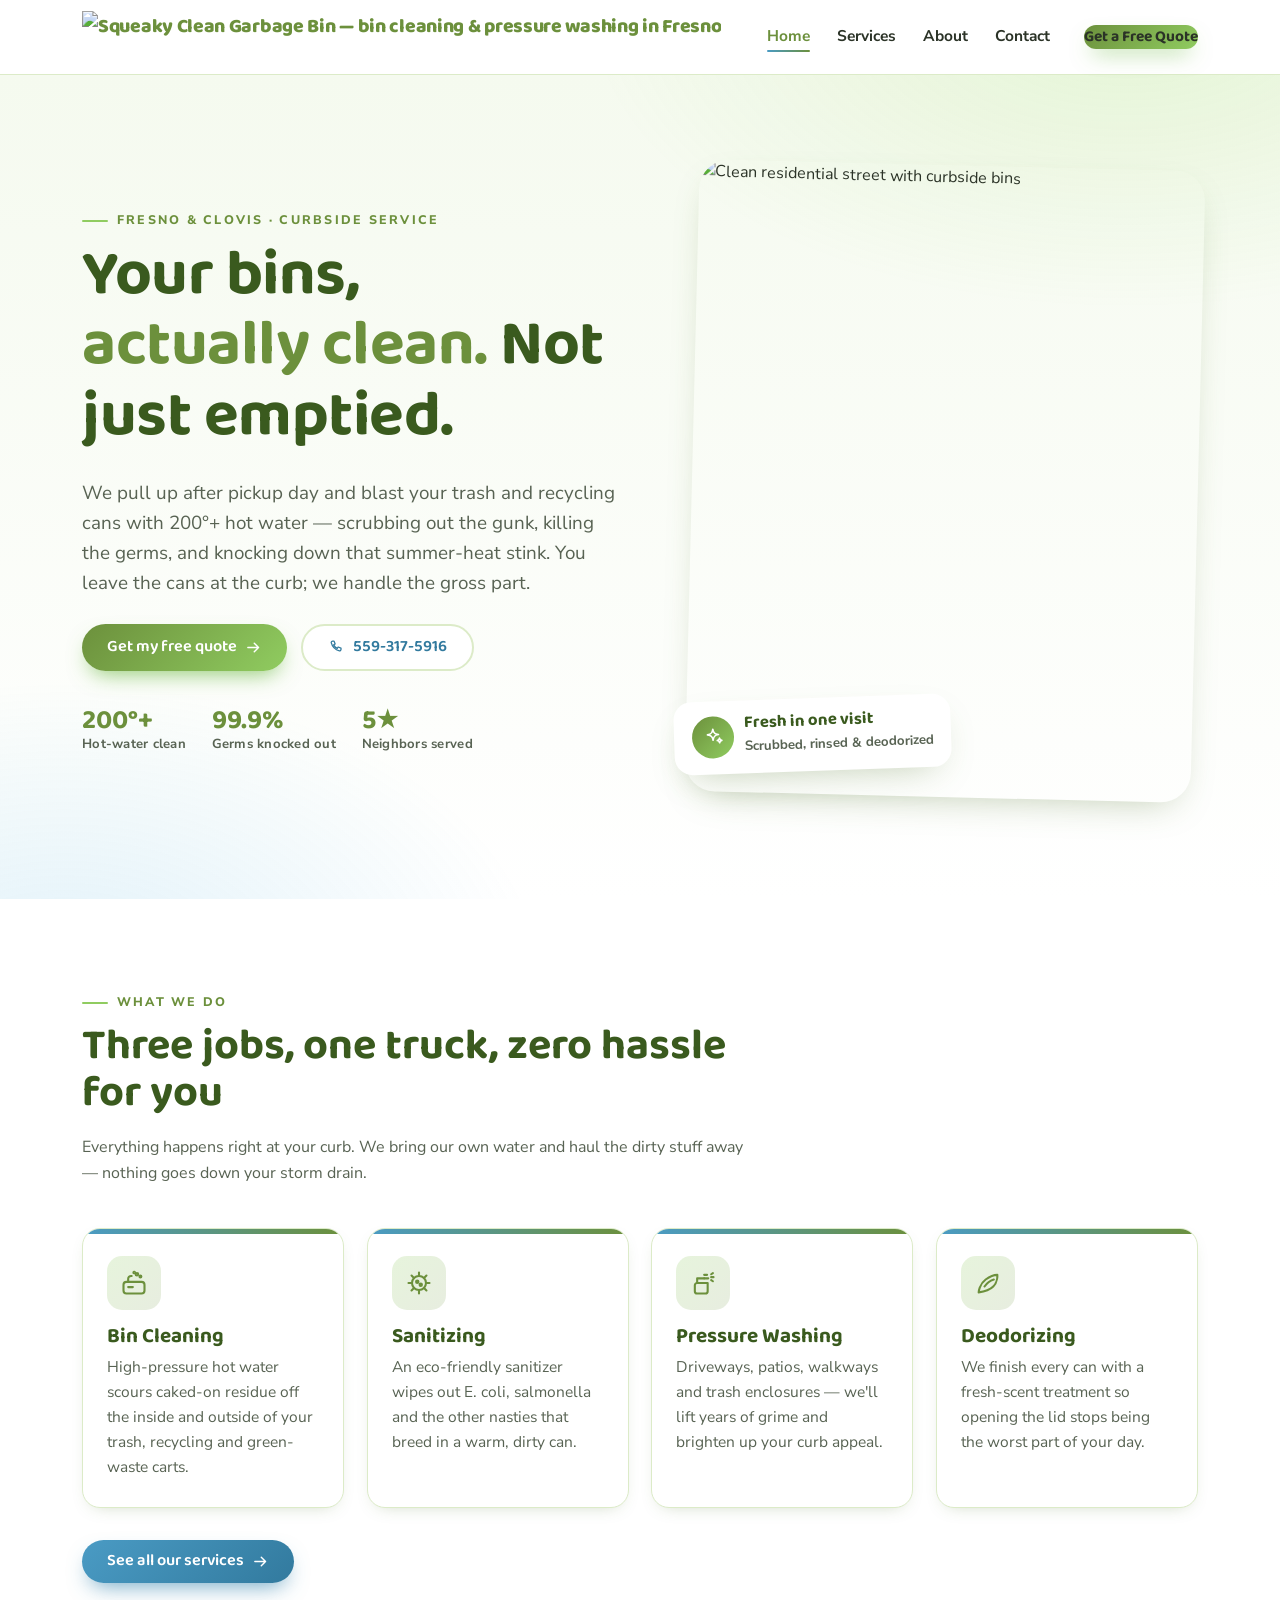
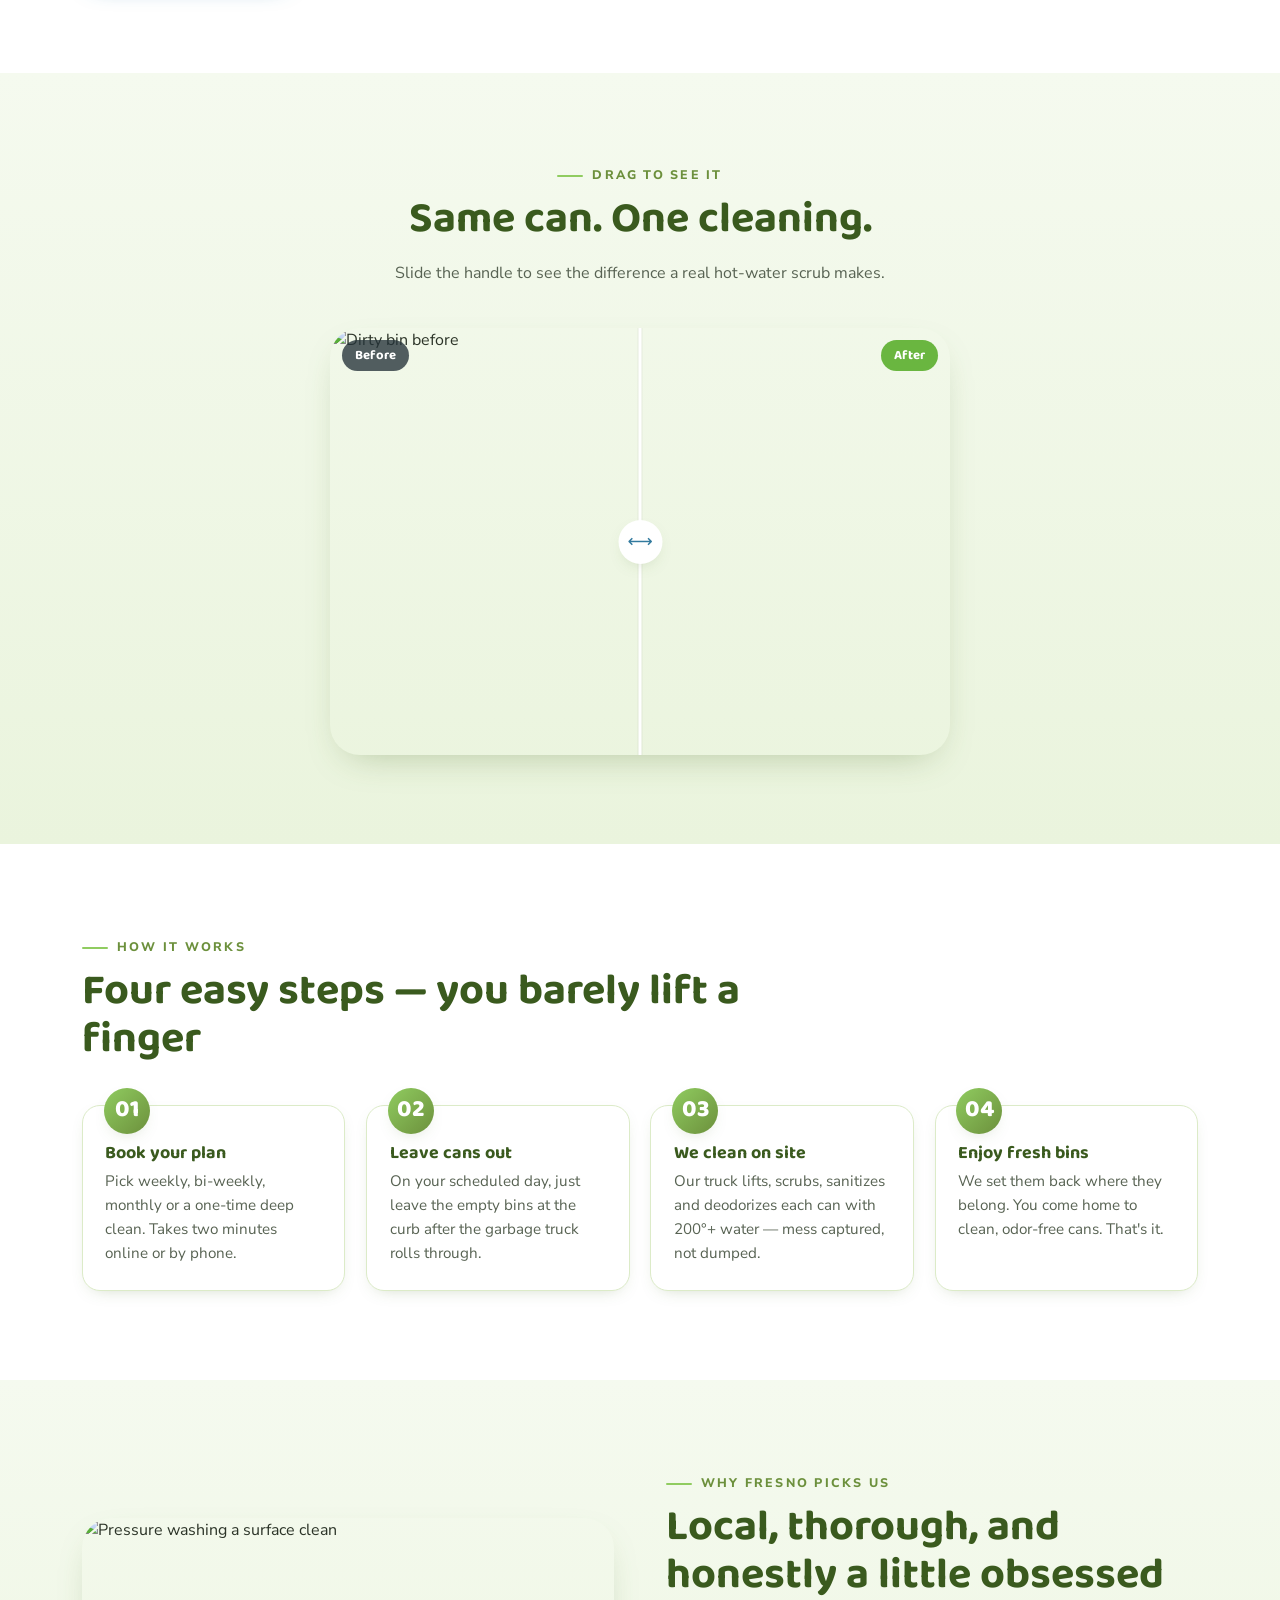
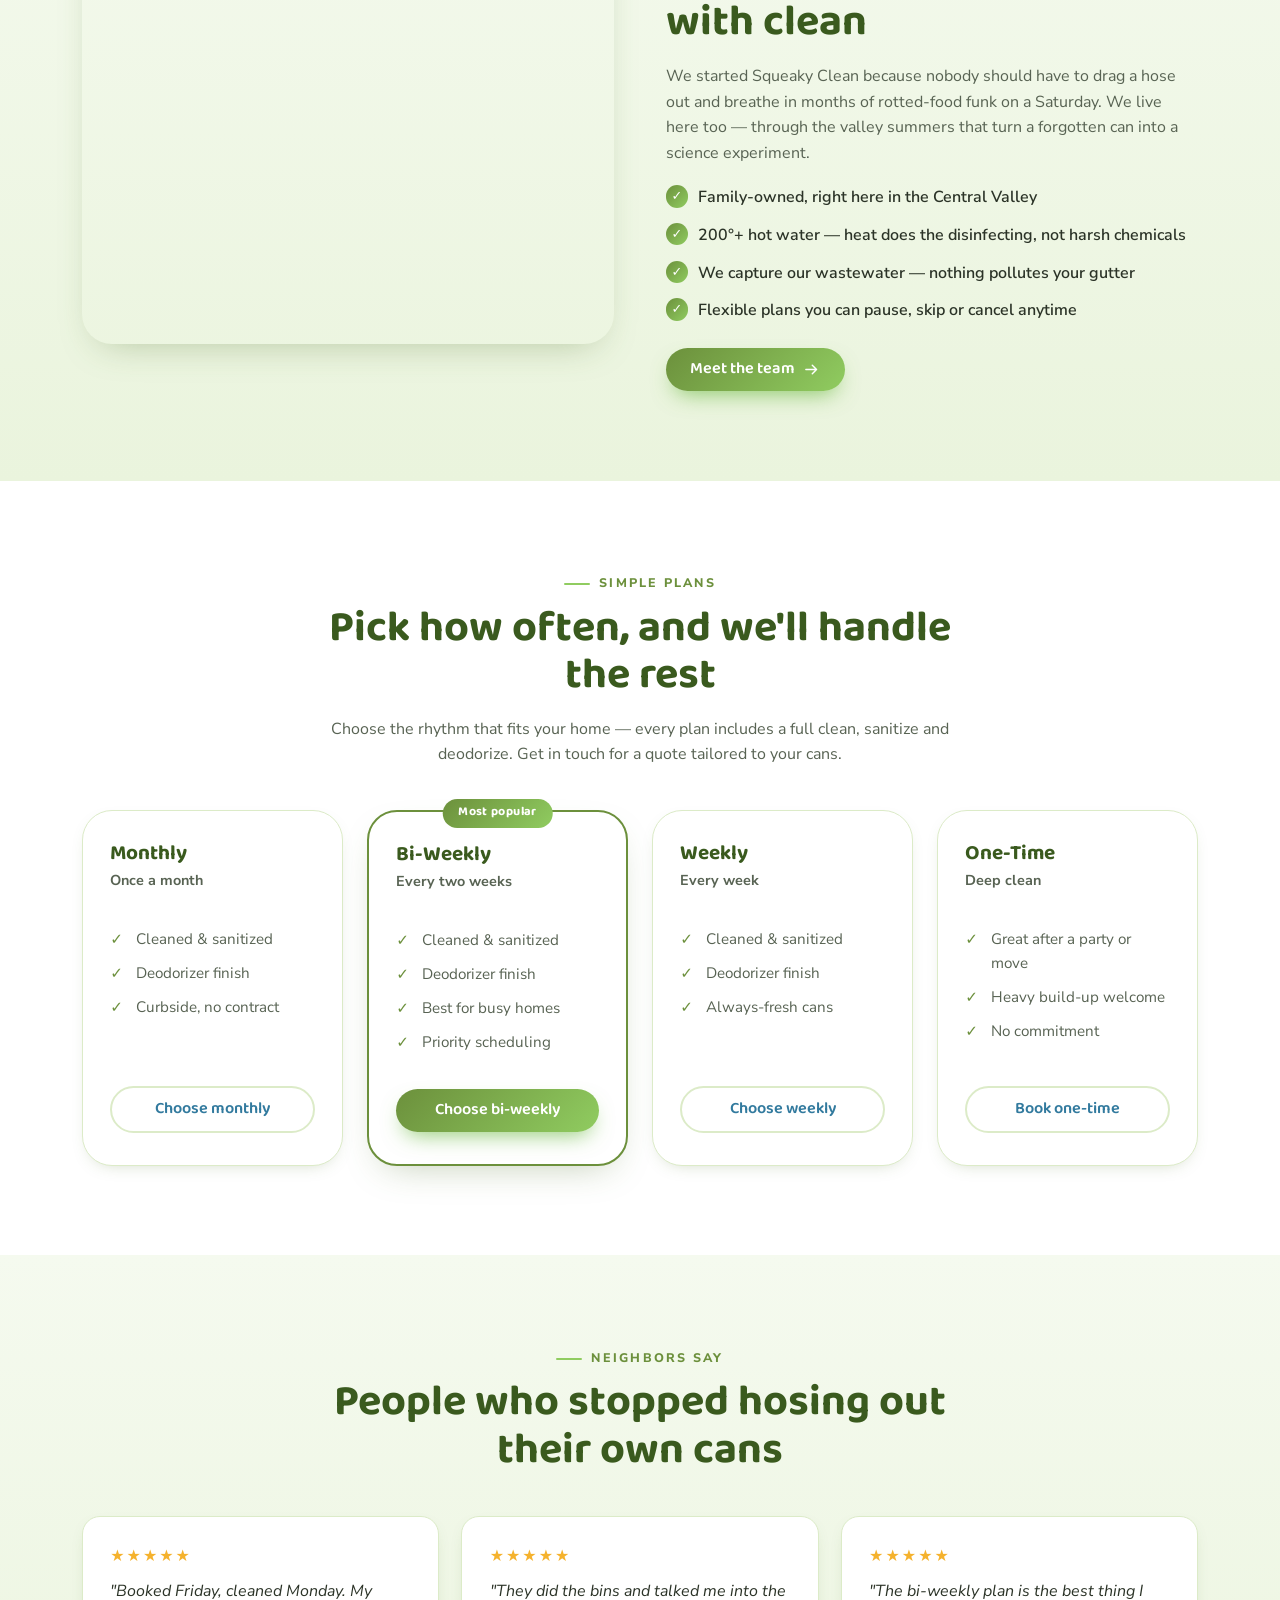
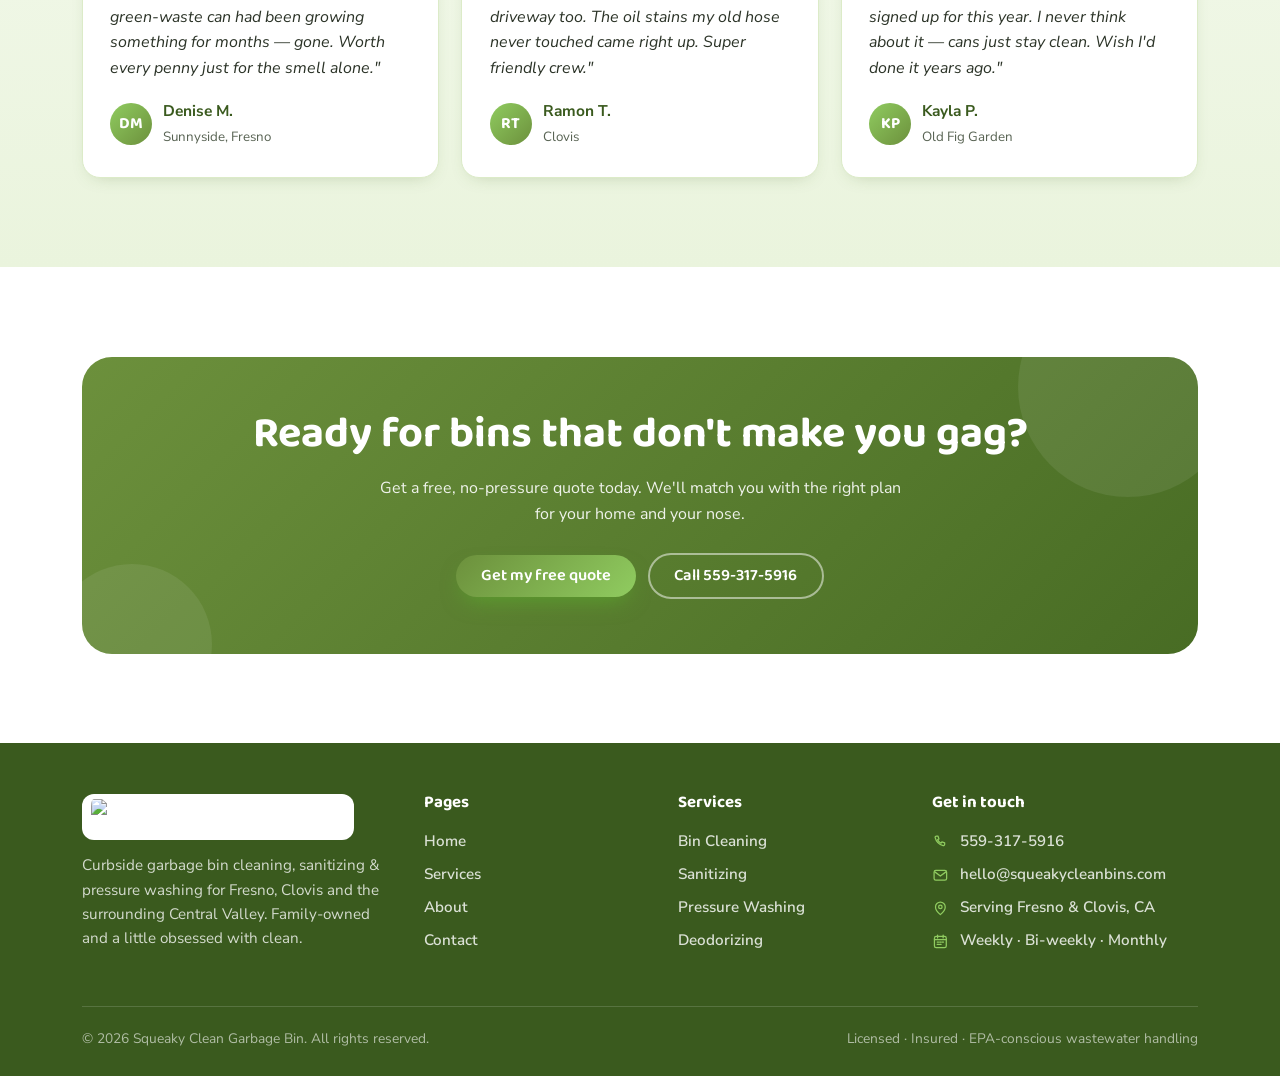
==== commit 7b53f57d: "Updated" ====
--- a/index.html
+++ b/index.html
@@ -5,7 +5,7 @@
 <meta name="viewport" content="width=device-width, initial-scale=1">
 <title>Squeaky Clean Garbage Bin | Bin Cleaning & Pressure Washing in Fresno, CA</title>
 <meta name="description" content="Curbside garbage bin cleaning, sanitizing and pressure washing in Fresno & Clovis, CA. Weekly, bi-weekly or monthly. 200°+ hot water, eco-friendly, locally owned. Call 559-317-5916.">
-<link rel="icon" href="assets/logo.svg" type="image/svg+xml">
+<link rel="icon" href="assets/mascot.png" type="image/png">
 <link rel="preconnect" href="https://fonts.googleapis.com">
 <link rel="preconnect" href="https://fonts.gstatic.com" crossorigin>
 <link href="https://fonts.googleapis.com/css2?family=Baloo+2:wght@500;600;700;800&family=Nunito+Sans:ital,wght@0,400;0,600;0,700;0,800;0,900;1,400;1,600&display=swap" rel="stylesheet">
@@ -17,8 +17,7 @@
 <header class="site-head">
   <div class="wrap nav">
     <a class="brand" href="index.html">
-      <img class="bubble-logo" src="assets/logo.svg" alt="">
-      <span>Squeaky&nbsp;Clean<br style="display:none"> Garbage&nbsp;Bin</span>
+      <img class="brand-logo" src="assets/logo.jpg" alt="Squeaky Clean Garbage Bin — bin cleaning &amp; pressure washing in Fresno">
     </a>
     <ul class="nav-links">
       <li><a href="index.html" class="active">Home</a></li>
@@ -240,7 +239,7 @@
   <div class="wrap">
     <div class="foot-grid">
       <div class="foot-about">
-        <div class="foot-brand"><img src="assets/logo.svg" alt=""> Squeaky Clean</div>
+        <div class="foot-brand"><img src="assets/logo-trans.png" alt="Squeaky Clean Garbage Bin"></div>
         <p>Curbside garbage bin cleaning, sanitizing &amp; pressure washing for Fresno, Clovis and the surrounding Central Valley. Family-owned and a little obsessed with clean.</p>
       </div>
       <div>
--- a/styles.css
+++ b/styles.css
@@ -1,28 +1,33 @@
 /* =========================================================
    Squeaky Clean Garbage Bin — shared styles
-   Palette pulled from the business banner:
-   sky blue, teal, bin-green, lime, soap-white, charcoal
+   Palette pulled from the official logo:
+   olive wordmark green, leafy mascot green, deep green, soft cream
    ========================================================= */
 
 :root{
-  --sky:#3fa9d9;
-  --sky-deep:#2a7ca8;
-  --ink-blue:#1d5f82;
-  --green:#5bb02e;
-  --lime:#8bd64a;
-  --foam:#f3fafd;
-  --foam-2:#e7f4fb;
+  --green:#6c903c;        /* wordmark olive-green (primary brand) */
+  --green-deep:#486c24;   /* dark shadow green */
+  --green-ink:#3a5a1e;    /* deepest, for headings/text on light */
+  --leaf:#90cc60;         /* bright mascot bin green (accent) */
+  --leaf-soft:#b6dd8f;    /* pale leaf */
+  --sky:#4a9bc4;          /* complementary water-blue accent */
+  --sky-deep:#327a9e;
+  --foam:#f5faef;         /* warm green-tinted off-white */
+  --foam-2:#eaf4dd;
   --white:#ffffff;
-  --charcoal:#243239;
-  --charcoal-soft:#4a5b64;
-  --line:#d7e8f1;
-  --shadow:0 14px 38px -18px rgba(29,95,130,.45);
-  --shadow-sm:0 6px 18px -10px rgba(29,95,130,.4);
+  --charcoal:#2b3327;     /* warm dark (slight green) */
+  --charcoal-soft:#586353;
+  --line:#dcebc8;
+  --shadow:0 14px 38px -18px rgba(72,108,36,.4);
+  --shadow-sm:0 6px 18px -10px rgba(72,108,36,.35);
   --radius:18px;
   --radius-lg:30px;
   --maxw:1160px;
   --font-display:"Baloo 2", system-ui, sans-serif;
   --font-body:"Nunito Sans", system-ui, sans-serif;
+  /* aliases so existing rules using old names still work */
+  --ink-blue:#3a5a1e;
+  --lime:#90cc60;
 }
 
 *{box-sizing:border-box}
@@ -90,17 +95,18 @@
 .site-head.scrolled{box-shadow:0 6px 20px -14px rgba(29,95,130,.6)}
 .nav{display:flex;align-items:center;justify-content:space-between;height:74px}
 .brand{display:flex;align-items:center;gap:.6rem;font-family:var(--font-display);font-weight:800;
-  font-size:1.22rem;color:var(--sky-deep);letter-spacing:-.3px}
-.brand .bubble-logo{width:40px;height:40px;flex:0 0 auto;filter:drop-shadow(0 3px 5px rgba(42,124,168,.3))}
+  font-size:1.22rem;color:var(--green);letter-spacing:-.3px;text-decoration:none}
+.brand .brand-logo{height:52px;width:auto;flex:0 0 auto;display:block}
+.brand .bubble-logo{width:40px;height:40px;flex:0 0 auto}
 .nav-links{display:flex;align-items:center;gap:1.7rem;list-style:none;margin:0;padding:0}
 .nav-links a{font-weight:700;color:var(--charcoal);font-size:.97rem;position:relative;padding:4px 0}
 .nav-links a::after{content:"";position:absolute;left:0;bottom:-2px;width:0;height:2.5px;
   background:linear-gradient(90deg,var(--sky),var(--green));border-radius:2px;transition:width .25s ease}
 .nav-links a:hover::after,.nav-links a.active::after{width:100%}
-.nav-links a.active{color:var(--sky-deep)}
+.nav-links a.active{color:var(--green)}
 .nav-cta{margin-left:.4rem}
 .burger{display:none;background:none;border:none;cursor:pointer;padding:6px;flex-direction:column;gap:5px}
-.burger span{width:26px;height:3px;background:var(--sky-deep);border-radius:3px;transition:.3s}
+.burger span{width:26px;height:3px;background:var(--green);border-radius:3px;transition:.3s}
 .burger.open span:nth-child(1){transform:translateY(8px) rotate(45deg)}
 .burger.open span:nth-child(2){opacity:0}
 .burger.open span:nth-child(3){transform:translateY(-8px) rotate(-45deg)}
@@ -121,7 +127,7 @@
 .hero-cta{display:flex;gap:.9rem;flex-wrap:wrap;margin-top:1.6rem}
 .hero-trust{display:flex;gap:1.6rem;margin-top:2.2rem;flex-wrap:wrap}
 .hero-trust div{display:flex;flex-direction:column}
-.hero-trust b{font-family:var(--font-display);font-size:1.7rem;color:var(--sky-deep);line-height:1}
+.hero-trust b{font-family:var(--font-display);font-size:1.7rem;color:var(--green);line-height:1}
 .hero-trust small{color:var(--charcoal-soft);font-weight:700;font-size:.82rem;letter-spacing:.02em}
 
 /* hero image card */
@@ -162,7 +168,7 @@
   background:linear-gradient(90deg,var(--sky),var(--green))}
 .card:hover{transform:translateY(-6px);box-shadow:var(--shadow)}
 .card .ico{width:54px;height:54px;border-radius:15px;display:grid;place-items:center;margin-bottom:1rem;
-  background:linear-gradient(135deg,rgba(63,169,217,.14),rgba(139,214,74,.16));color:var(--sky-deep)}
+  background:linear-gradient(135deg,rgba(144,204,96,.22),rgba(108,144,60,.16));color:var(--green)}
 .card .ico svg{width:28px;height:28px}
 .card h3{margin-bottom:.4rem}
 .card p{color:var(--charcoal-soft);margin-bottom:0;font-size:.97rem}
@@ -174,7 +180,7 @@
 .step::before{counter-increment:step;content:"0" counter(step);position:absolute;top:-18px;left:1.3rem;
   font-family:var(--font-display);font-weight:800;font-size:1.5rem;color:#fff;
   width:46px;height:46px;border-radius:50%;display:grid;place-items:center;
-  background:linear-gradient(135deg,var(--sky),var(--sky-deep));box-shadow:var(--shadow-sm)}
+  background:linear-gradient(135deg,var(--leaf),var(--green));box-shadow:var(--shadow-sm)}
 .step h3{font-size:1.12rem;margin-bottom:.3rem}
 .step p{color:var(--charcoal-soft);font-size:.95rem;margin:0}
 
@@ -212,7 +218,7 @@
   color:#fff;font-family:var(--font-display);font-weight:700;font-size:.78rem;padding:.3rem 1rem;border-radius:40px;letter-spacing:.03em}
 .plan h3{margin-bottom:.2rem}
 .plan .freq{color:var(--charcoal-soft);font-weight:700;font-size:.9rem;margin-bottom:1rem}
-.plan .price{font-family:var(--font-display);font-size:2.6rem;color:var(--sky-deep);font-weight:800;line-height:1}
+.plan .price{font-family:var(--font-display);font-size:2.6rem;color:var(--green);font-weight:800;line-height:1}
 .plan .price small{font-size:.95rem;color:var(--charcoal-soft);font-weight:700}
 .plan ul{list-style:none;padding:0;margin:1.2rem 0 1.6rem}
 .plan ul li{padding-left:1.6rem;position:relative;margin-bottom:.6rem;font-size:.95rem;color:var(--charcoal-soft)}
@@ -225,13 +231,13 @@
 .quote .stars{color:#f5b22d;letter-spacing:2px;margin-bottom:.6rem}
 .quote p{font-style:italic;color:var(--charcoal)}
 .quote .who{display:flex;align-items:center;gap:.7rem;margin-top:1rem}
-.quote .who .av{width:42px;height:42px;border-radius:50%;background:linear-gradient(135deg,var(--sky),var(--green));
+.quote .who .av{width:42px;height:42px;border-radius:50%;background:linear-gradient(135deg,var(--leaf),var(--green));
   color:#fff;display:grid;place-items:center;font-family:var(--font-display);font-weight:700}
 .quote .who b{display:block;color:var(--ink-blue);font-size:.97rem}
 .quote .who small{color:var(--charcoal-soft)}
 
 /* CTA band */
-.cta-band{background:linear-gradient(135deg,var(--sky-deep),var(--ink-blue));color:#fff;
+.cta-band{background:linear-gradient(135deg,var(--green),var(--green-deep));color:#fff;
   border-radius:var(--radius-lg);padding:clamp(2.2rem,5vw,3.4rem);text-align:center;position:relative;overflow:hidden}
 .cta-band h2{color:#fff}
 .cta-band p{color:rgba(255,255,255,.9);max-width:34rem;margin:0 auto 1.6rem}
@@ -254,7 +260,7 @@
   width:100%;padding:.8rem 1rem;border:1.5px solid var(--line);border-radius:12px;
   font-family:var(--font-body);font-size:1rem;color:var(--charcoal);background:var(--foam);transition:.2s}
 .field input:focus,.field select:focus,.field textarea:focus{
-  outline:none;border-color:var(--sky);background:#fff;box-shadow:0 0 0 4px rgba(63,169,217,.15)}
+  outline:none;border-color:var(--sky);background:#fff;box-shadow:0 0 0 4px rgba(108,144,60,.18)}
 .field textarea{min-height:120px;resize:vertical}
 .grid-2{display:grid;grid-template-columns:1fr 1fr;gap:1.1rem}
 .form-note{font-size:.85rem;color:var(--charcoal-soft);margin-top:.4rem}
@@ -275,8 +281,8 @@
 .info-tiles{display:grid;grid-template-columns:repeat(auto-fit,minmax(200px,1fr));gap:1.2rem}
 .info-tile{background:#fff;border:1px solid var(--line);border-radius:var(--radius);padding:1.5rem;
   box-shadow:var(--shadow-sm);display:flex;gap:1rem;align-items:flex-start}
-.info-tile .ti{width:46px;height:46px;border-radius:13px;flex:0 0 auto;display:grid;place-items:center;color:var(--sky-deep);
-  background:linear-gradient(135deg,rgba(63,169,217,.14),rgba(139,214,74,.16))}
+.info-tile .ti{width:46px;height:46px;border-radius:13px;flex:0 0 auto;display:grid;place-items:center;color:var(--green);
+  background:linear-gradient(135deg,rgba(144,204,96,.22),rgba(108,144,60,.16))}
 .info-tile .ti svg{width:24px;height:24px}
 .info-tile b{display:block;color:var(--ink-blue);font-family:var(--font-display);margin-bottom:.15rem}
 .info-tile a,.info-tile span{color:var(--charcoal-soft);font-weight:600}
@@ -287,7 +293,7 @@
   linear-gradient(180deg,var(--foam),var(--white));padding:clamp(2.6rem,6vw,4.6rem) 0}
 .value-row{display:grid;grid-template-columns:repeat(auto-fit,minmax(220px,1fr));gap:1.3rem;margin-top:2rem}
 .value{background:#fff;border:1px solid var(--line);border-radius:var(--radius);padding:1.5rem;box-shadow:var(--shadow-sm)}
-.value .ico{margin-bottom:.6rem;color:var(--sky-deep)}
+.value .ico{margin-bottom:.6rem;color:var(--green)}
 .value .ico svg{width:30px;height:30px}
 /* inline icon helper (footer links, buttons, badges) */
 .ic{display:inline-flex;vertical-align:middle;line-height:0}
@@ -317,7 +323,7 @@
 .site-foot a:hover{color:var(--lime)}
 .foot-brand{display:flex;align-items:center;gap:.6rem;color:#fff;font-family:var(--font-display);
   font-weight:800;font-size:1.2rem;margin-bottom:.8rem}
-.foot-brand img{width:38px;height:38px}
+.foot-brand img{height:46px;width:auto;background:#fff;border-radius:12px;padding:5px 9px}
 .foot-about p{font-size:.95rem;color:rgba(255,255,255,.78)}
 .foot-bottom{border-top:1px solid rgba(255,255,255,.15);margin-top:2.4rem;padding-top:1.3rem;
   display:flex;justify-content:space-between;gap:1rem;flex-wrap:wrap;font-size:.86rem;color:rgba(255,255,255,.6)}
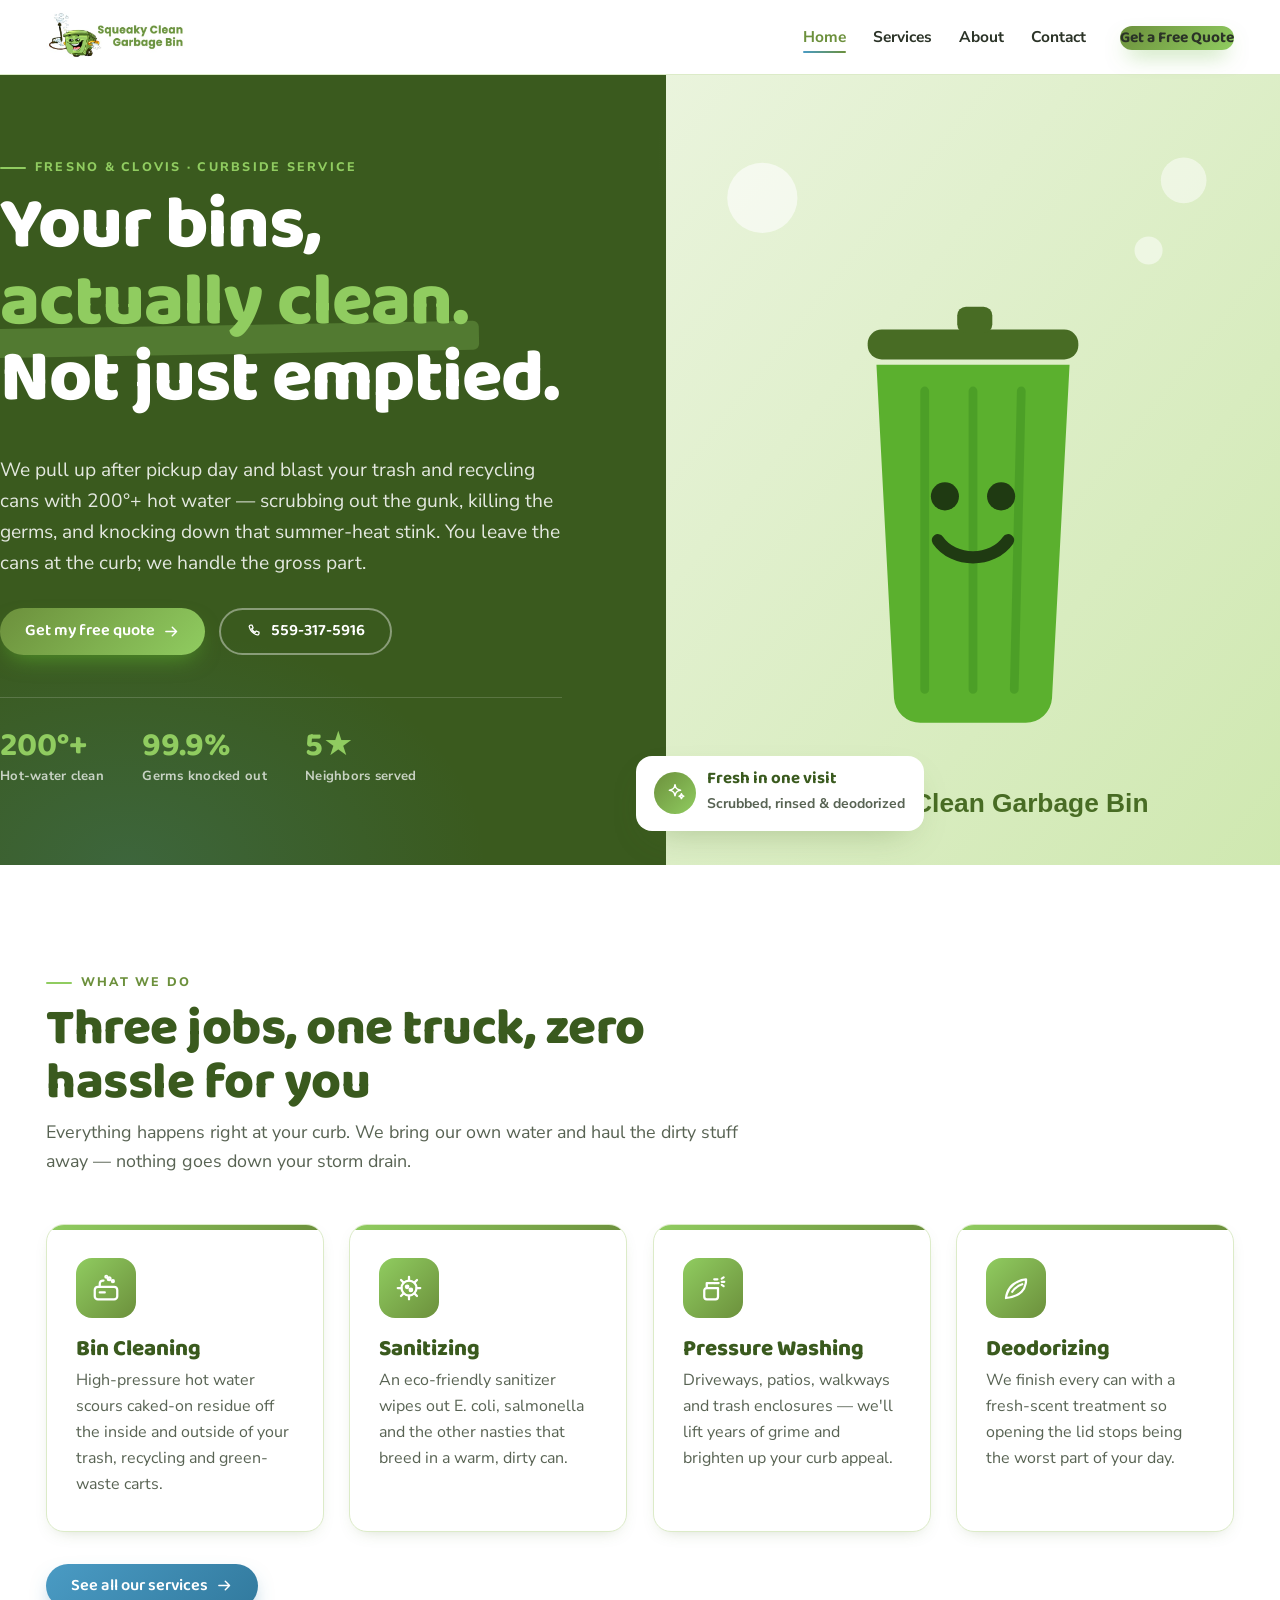
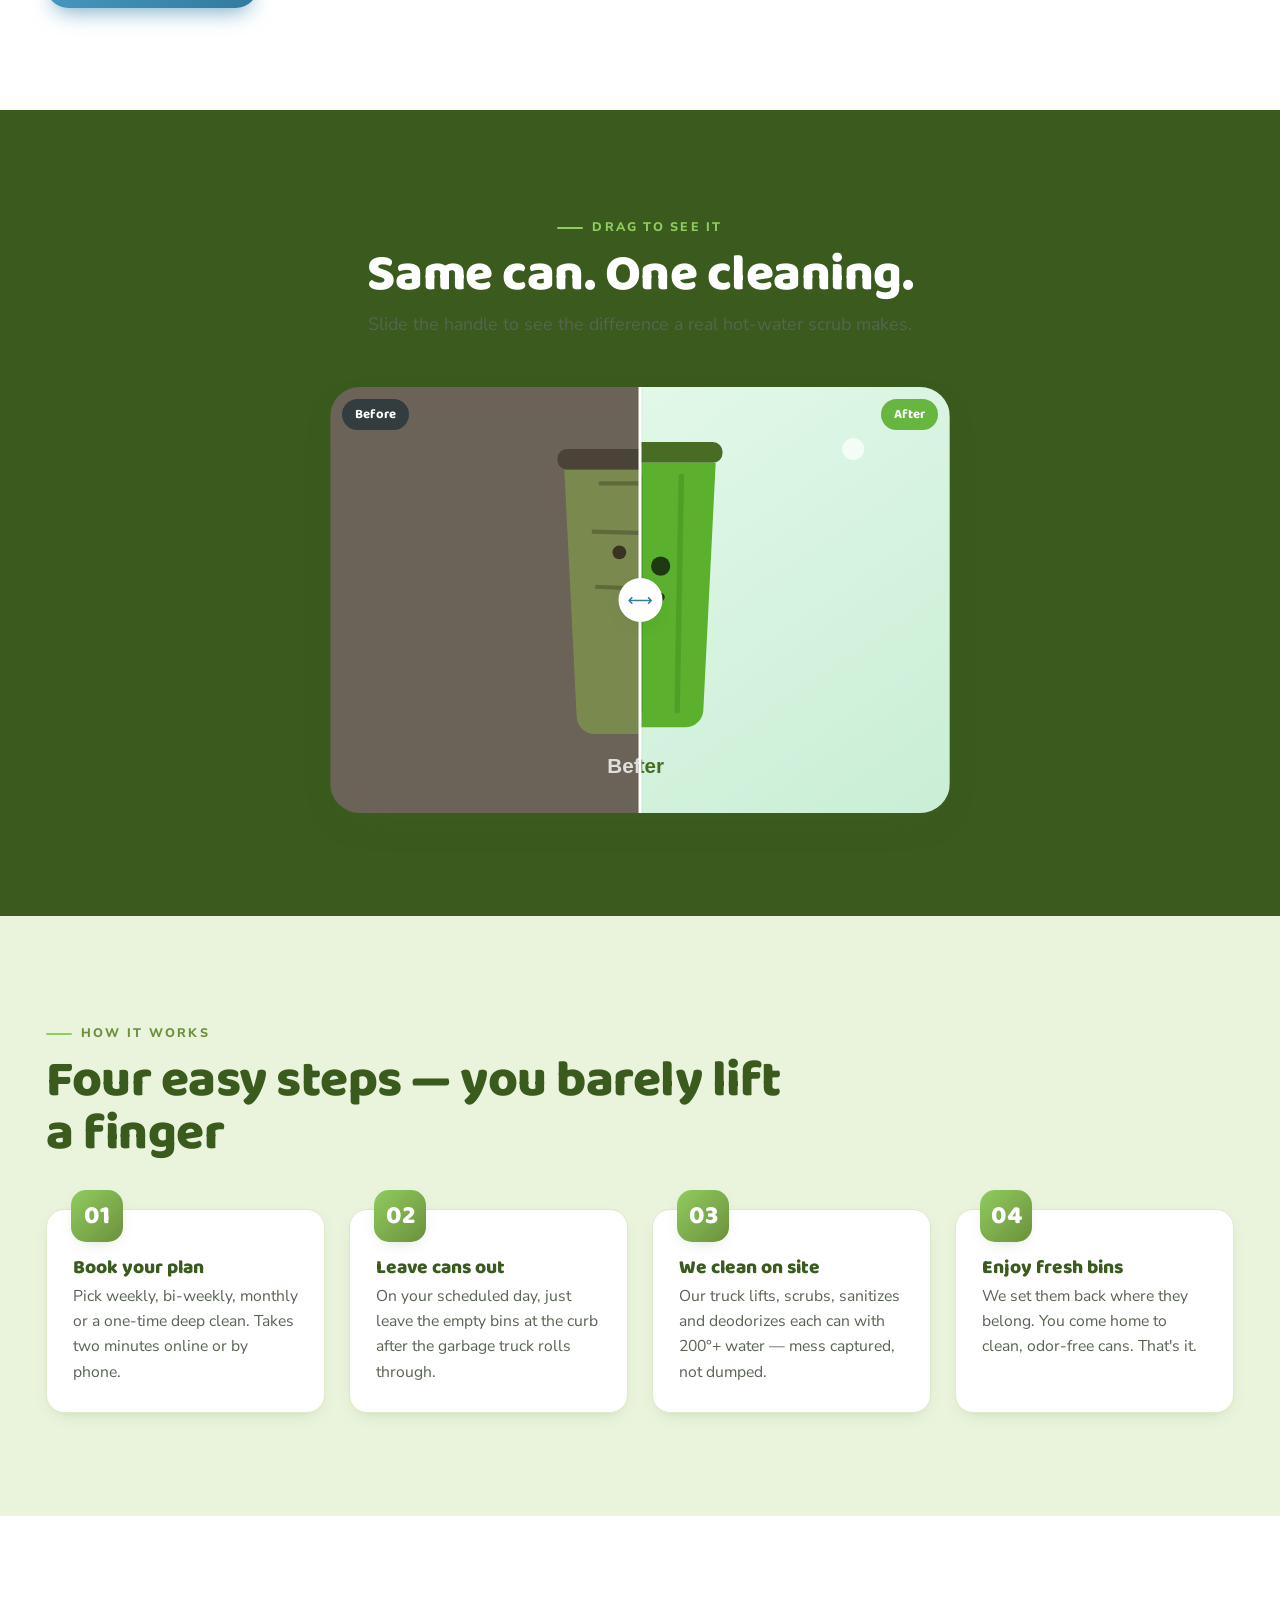
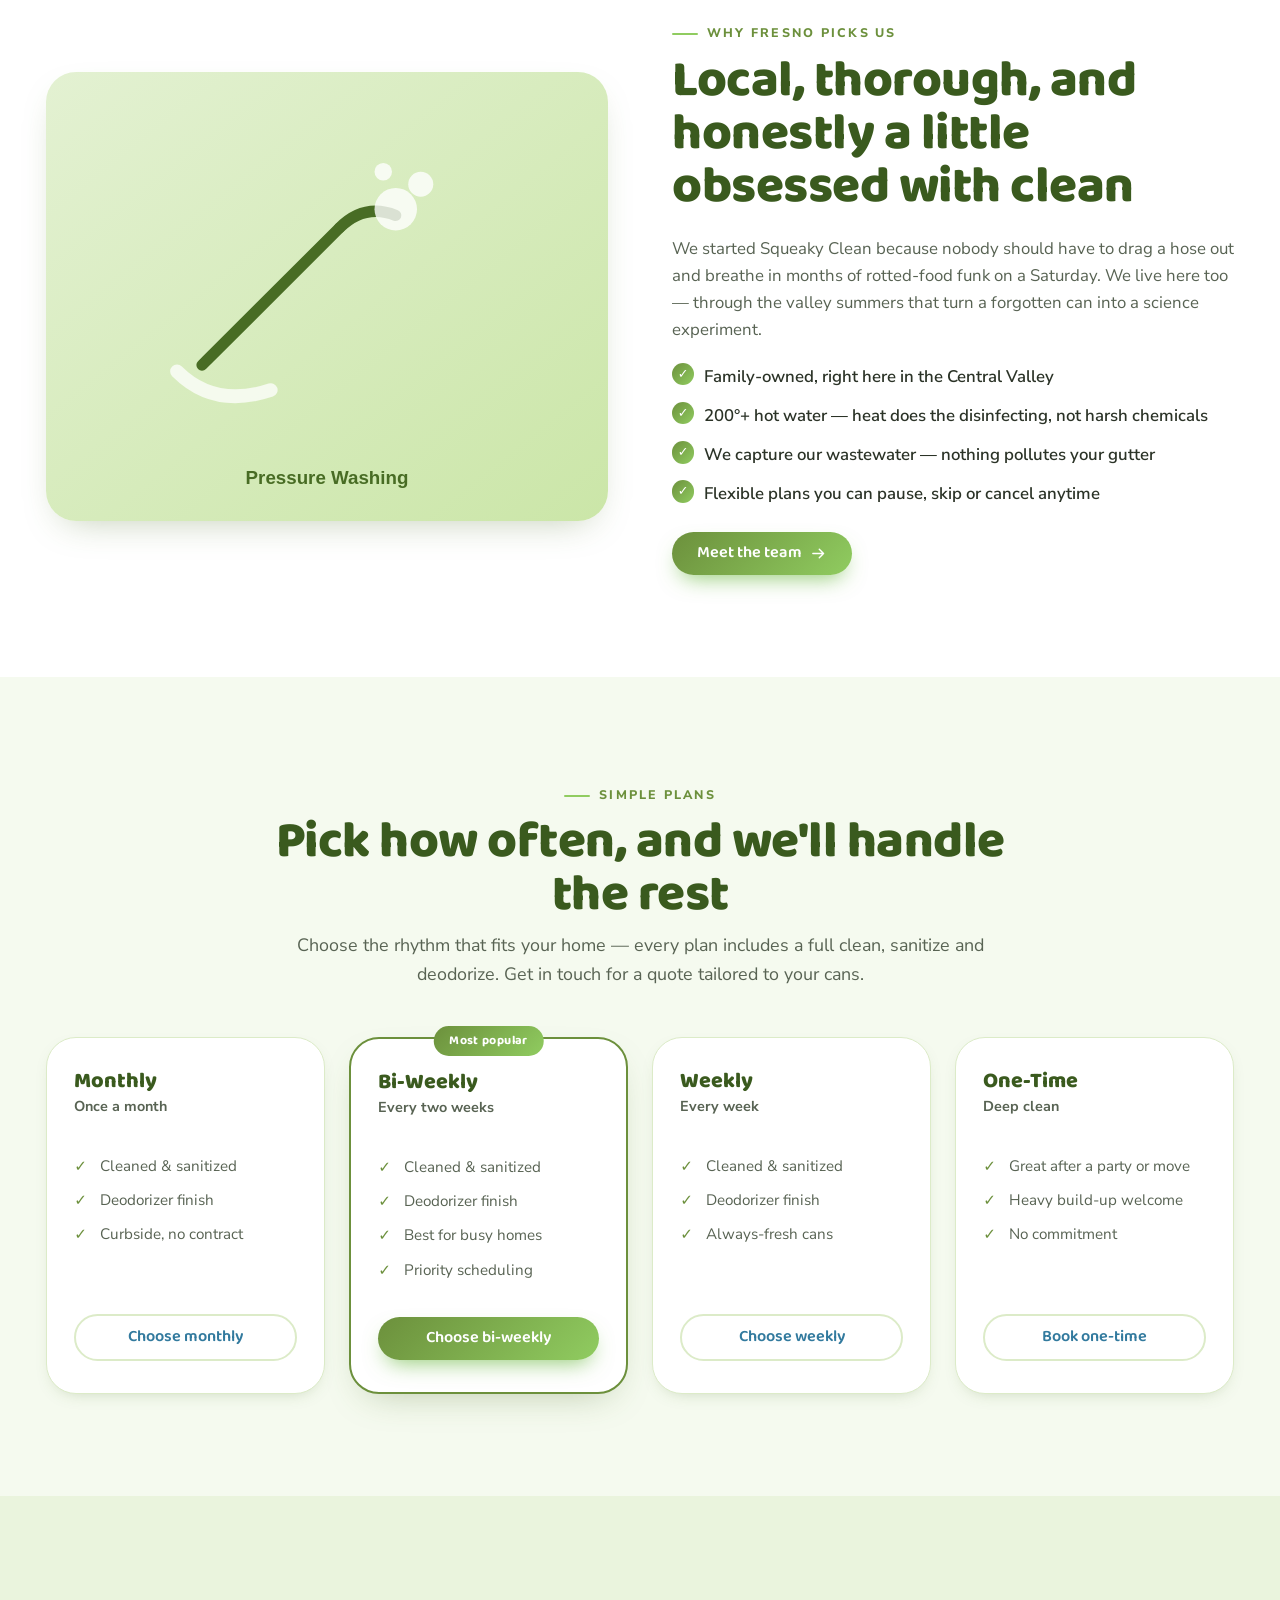
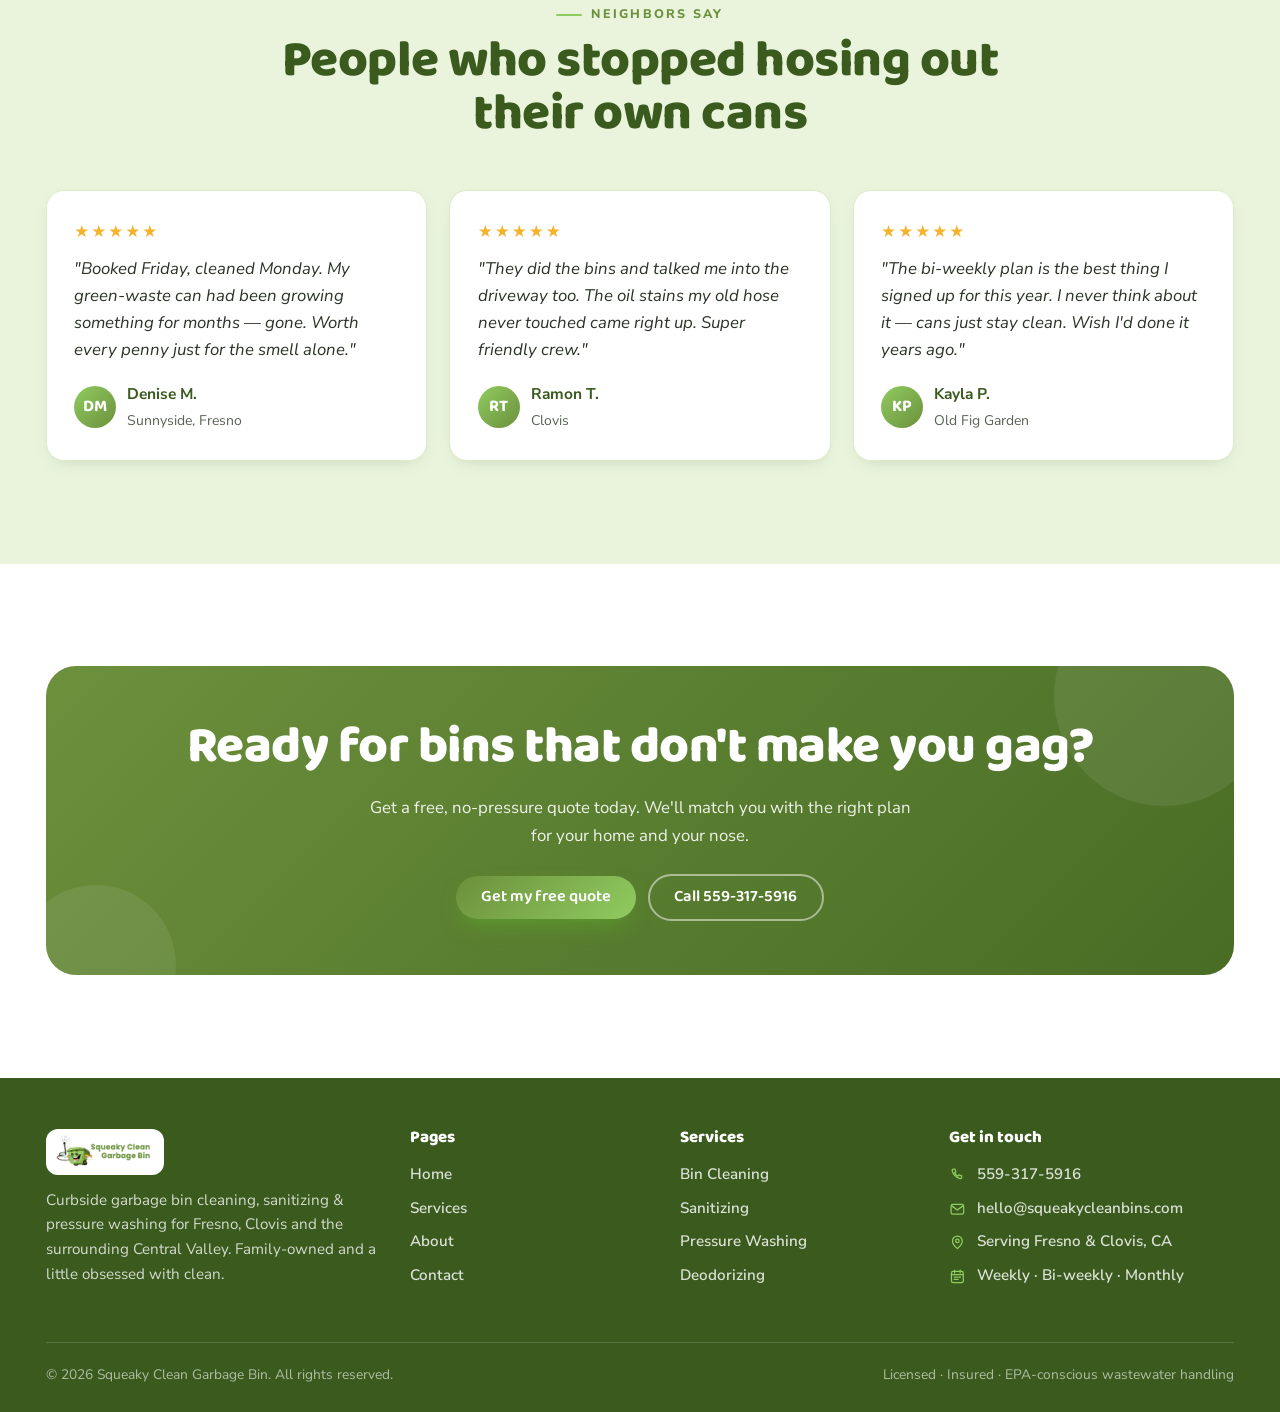
==== commit 84956856: "updated" ====
--- a/index.html
+++ b/index.html
@@ -97,7 +97,7 @@
 </section>
 
 <!-- ===== BEFORE / AFTER ===== -->
-<section class="section tint">
+<section class="section dark">
   <div class="wrap">
     <div class="section-head center reveal">
       <span class="eyebrow">Drag to see it</span>
@@ -117,7 +117,7 @@
 </section>
 
 <!-- ===== PROCESS ===== -->
-<section class="section">
+<section class="section cream">
   <div class="wrap">
     <div class="section-head reveal">
       <span class="eyebrow">How it works</span>
@@ -133,7 +133,7 @@
 </section>
 
 <!-- ===== SPLIT / WHY ===== -->
-<section class="section tint">
+<section class="section">
   <div class="wrap split">
     <div class="split-media reveal">
       <img src="https://images.unsplash.com/photo-1581578731548-c64695cc6952?auto=format&fit=crop&w=900&q=80"
@@ -157,7 +157,7 @@
 </section>
 
 <!-- ===== PLANS ===== -->
-<section class="section">
+<section class="section tint">
   <div class="wrap">
     <div class="section-head center reveal">
       <span class="eyebrow">Simple plans</span>
@@ -195,7 +195,7 @@
 </section>
 
 <!-- ===== TESTIMONIALS ===== -->
-<section class="section tint">
+<section class="section cream">
   <div class="wrap">
     <div class="section-head center reveal">
       <span class="eyebrow">Neighbors say</span>
--- a/styles.css
+++ b/styles.css
@@ -22,7 +22,7 @@
   --shadow-sm:0 6px 18px -10px rgba(72,108,36,.35);
   --radius:18px;
   --radius-lg:30px;
-  --maxw:1160px;
+  --maxw:1240px;
   --font-display:"Baloo 2", system-ui, sans-serif;
   --font-body:"Nunito Sans", system-ui, sans-serif;
   /* aliases so existing rules using old names still work */
@@ -37,19 +37,20 @@
   font-family:var(--font-body);
   color:var(--charcoal);
   background:var(--white);
-  line-height:1.6;
+  line-height:1.62;
   -webkit-font-smoothing:antialiased;
   overflow-x:hidden;
   max-width:100%;
-}
-h1,h2,h3,h4{font-family:var(--font-display);line-height:1.1;margin:0 0 .4em;font-weight:700;color:var(--ink-blue)}
-h1{font-size:clamp(2.3rem,5.4vw,4rem);letter-spacing:-.5px}
-h2{font-size:clamp(1.8rem,3.6vw,2.7rem)}
-h3{font-size:1.3rem}
+  font-size:1.05rem;
+}
+h1,h2,h3,h4{font-family:var(--font-display);line-height:1.04;margin:0 0 .4em;font-weight:800;color:var(--ink-blue)}
+h1{font-size:clamp(2.6rem,6vw,4.6rem);letter-spacing:-1px}
+h2{font-size:clamp(2rem,4.2vw,3.2rem);letter-spacing:-.5px}
+h3{font-size:1.35rem}
 p{margin:0 0 1.1rem}
-a{color:var(--sky-deep);text-decoration:none}
+a{color:var(--green);text-decoration:none}
 img{max-width:100%;display:block}
-.wrap{max-width:var(--maxw);margin:0 auto;padding:0 22px}
+.wrap{max-width:var(--maxw);margin:0 auto;padding:0 26px}
 .eyebrow{
   font-family:var(--font-body);
   text-transform:uppercase;
@@ -112,80 +113,100 @@
 .burger.open span:nth-child(3){transform:translateY(-8px) rotate(-45deg)}
 
 /* ---------- hero ---------- */
-.hero{position:relative;padding:clamp(3rem,7vw,6rem) 0 clamp(4rem,8vw,7rem);
+.hero{position:relative;background:var(--green-ink);color:#fff;overflow:hidden}
+.hero::before{content:"";position:absolute;inset:0;
   background:
-    radial-gradient(900px 500px at 88% -8%,rgba(139,214,74,.16),transparent 60%),
-    radial-gradient(800px 500px at 5% 110%,rgba(63,169,217,.16),transparent 60%),
-    linear-gradient(180deg,var(--foam),var(--white));
-  overflow:hidden;
-}
-.hero-grid{display:grid;grid-template-columns:1.05fr .95fr;gap:clamp(2rem,4vw,4rem);align-items:center}
-.hero h1 span.hl{color:var(--green);position:relative;white-space:nowrap}
-.hero h1 span.hl::after{content:"";position:absolute;left:-2%;bottom:6%;width:104%;height:.42em;
-  background:rgba(139,214,74,.32);z-index:-1;border-radius:6px;transform:rotate(-1deg)}
-.hero p.lead{font-size:1.18rem;color:var(--charcoal-soft);max-width:34rem}
-.hero-cta{display:flex;gap:.9rem;flex-wrap:wrap;margin-top:1.6rem}
-.hero-trust{display:flex;gap:1.6rem;margin-top:2.2rem;flex-wrap:wrap}
+    radial-gradient(700px 460px at 85% 10%,rgba(144,204,96,.28),transparent 62%),
+    radial-gradient(600px 400px at 10% 100%,rgba(74,155,196,.18),transparent 60%);
+  pointer-events:none}
+.hero-grid{display:grid;grid-template-columns:1.04fr .96fr;gap:0;align-items:stretch;position:relative;z-index:2}
+.hero-copy{padding:clamp(3rem,6vw,5.5rem) clamp(1rem,3vw,3.5rem) clamp(3rem,6vw,5.5rem) 0}
+.hero .eyebrow{color:var(--leaf)}
+.hero .eyebrow::before{background:var(--leaf)}
+.hero h1{color:#fff;margin-bottom:.5em}
+.hero h1 span.hl{color:var(--leaf);position:relative;white-space:nowrap}
+.hero h1 span.hl::after{content:"";position:absolute;left:-2%;bottom:6%;width:104%;height:.4em;
+  background:rgba(144,204,96,.28);z-index:-1;border-radius:6px;transform:rotate(-1deg)}
+.hero p.lead{font-size:1.2rem;color:rgba(255,255,255,.86);max-width:36rem}
+.hero-cta{display:flex;gap:.9rem;flex-wrap:wrap;margin-top:1.8rem}
+.hero .btn-ghost{background:transparent;color:#fff;border-color:rgba(255,255,255,.4)}
+.hero .btn-ghost:hover{border-color:#fff;background:rgba(255,255,255,.08)}
+.hero-trust{display:flex;gap:2.4rem;margin-top:2.6rem;flex-wrap:wrap;
+  padding-top:2rem;border-top:1px solid rgba(255,255,255,.16)}
 .hero-trust div{display:flex;flex-direction:column}
-.hero-trust b{font-family:var(--font-display);font-size:1.7rem;color:var(--green);line-height:1}
-.hero-trust small{color:var(--charcoal-soft);font-weight:700;font-size:.82rem;letter-spacing:.02em}
-
-/* hero image card */
-.hero-media{position:relative}
-.hero-media .photo{border-radius:var(--radius-lg);box-shadow:var(--shadow);
-  aspect-ratio:4/5;object-fit:cover;width:100%;transform:rotate(1.4deg)}
-.hero-badge{position:absolute;left:-18px;bottom:26px;background:#fff;border-radius:18px;
-  padding:.9rem 1.1rem;box-shadow:var(--shadow);display:flex;align-items:center;gap:.7rem;
-  transform:rotate(-2deg);animation:floaty 5s ease-in-out infinite}
-.hero-badge .dot{width:42px;height:42px;border-radius:50%;background:linear-gradient(135deg,var(--green),var(--lime));
+.hero-trust b{font-family:var(--font-display);font-size:2.1rem;color:var(--leaf);line-height:1}
+.hero-trust small{color:rgba(255,255,255,.72);font-weight:700;font-size:.82rem;letter-spacing:.02em;margin-top:.2rem}
+
+/* hero image bleeds to the right edge, full height */
+.hero-media{position:relative;min-height:100%}
+.hero-media .photo{position:absolute;inset:0;width:100%;height:100%;
+  object-fit:cover;border-radius:0;transform:none;box-shadow:none}
+.hero-badge{position:absolute;left:-30px;bottom:34px;background:#fff;border-radius:16px;
+  padding:.9rem 1.15rem;box-shadow:var(--shadow);display:flex;align-items:center;gap:.7rem;
+  z-index:3;animation:floaty 5s ease-in-out infinite}
+.hero-badge .dot{width:42px;height:42px;border-radius:50%;background:linear-gradient(135deg,var(--green),var(--leaf));
   display:grid;place-items:center;color:#fff;flex:0 0 auto}
 .hero-badge .dot svg{width:22px;height:22px}
-.hero-badge b{font-family:var(--font-display);color:var(--ink-blue);display:block;font-size:1.05rem;line-height:1.1}
+.hero-badge b{font-family:var(--font-display);color:var(--green-ink);display:block;font-size:1.05rem;line-height:1.1}
 .hero-badge small{color:var(--charcoal-soft);font-weight:700}
-@keyframes floaty{0%,100%{transform:rotate(-2deg) translateY(0)}50%{transform:rotate(-2deg) translateY(-9px)}}
-
-/* drifting bubbles */
-.bubbles{position:absolute;inset:0;pointer-events:none;z-index:0}
-.bubbles span{position:absolute;bottom:-40px;background:radial-gradient(circle at 32% 30%,#fff,rgba(63,169,217,.25));
-  border-radius:50%;opacity:.5;animation:rise linear infinite}
+@keyframes floaty{0%,100%{transform:translateY(0)}50%{transform:translateY(-9px)}}
+
+/* hero: copy padded to container left, photo column bleeds to right edge */
+.hero .wrap{max-width:100%;padding:0}
+.hero-grid{padding-left:max(26px,calc((100vw - var(--maxw)) / 2 + 26px))}
+.hero-copy{max-width:600px}
+.bubbles{position:absolute;inset:0;pointer-events:none;z-index:1}
+.bubbles span{position:absolute;bottom:-40px;background:radial-gradient(circle at 32% 30%,rgba(255,255,255,.9),rgba(144,204,96,.2));
+  border-radius:50%;opacity:.4;animation:rise linear infinite}
 @keyframes rise{
   0%{transform:translateY(0) scale(.6);opacity:0}
-  12%{opacity:.6}
+  12%{opacity:.5}
   100%{transform:translateY(-92vh) scale(1);opacity:0}
 }
 
 /* ---------- sections ---------- */
-.section{padding:clamp(3.4rem,7vw,6rem) 0}
-.section.tint{background:linear-gradient(180deg,var(--foam),var(--foam-2))}
-.section-head{max-width:42rem;margin-bottom:2.6rem}
+.section{padding:clamp(4rem,8vw,7rem) 0}
+.section.tint{background:var(--foam)}
+.section.cream{background:var(--foam-2)}
+.section.dark{background:var(--green-ink);color:#fff}
+.section.dark h2,.section.dark h3{color:#fff}
+.section.dark p{color:rgba(255,255,255,.85)}
+.section.dark .eyebrow{color:var(--leaf)}
+.section.dark .eyebrow::before{background:var(--leaf)}
+.section-head{max-width:46rem;margin-bottom:3rem}
+.section-head h2{margin-bottom:.5rem}
+.section-head p{font-size:1.12rem}
 .section-head.center{margin-left:auto;margin-right:auto;text-align:center}
 
 /* service / feature cards */
-.cards{display:grid;grid-template-columns:repeat(auto-fit,minmax(250px,1fr));gap:1.4rem}
-.card{background:#fff;border:1px solid var(--line);border-radius:var(--radius);padding:1.7rem 1.5rem;
+.cards{display:grid;grid-template-columns:repeat(auto-fit,minmax(250px,1fr));gap:1.6rem}
+.card{background:#fff;border:1px solid var(--line);border-radius:var(--radius);padding:2.1rem 1.8rem;
   box-shadow:var(--shadow-sm);transition:transform .2s ease,box-shadow .2s ease;position:relative;overflow:hidden}
 .card::before{content:"";position:absolute;top:0;left:0;width:100%;height:5px;
-  background:linear-gradient(90deg,var(--sky),var(--green))}
+  background:linear-gradient(90deg,var(--leaf),var(--green))}
 .card:hover{transform:translateY(-6px);box-shadow:var(--shadow)}
-.card .ico{width:54px;height:54px;border-radius:15px;display:grid;place-items:center;margin-bottom:1rem;
-  background:linear-gradient(135deg,rgba(144,204,96,.22),rgba(108,144,60,.16));color:var(--green)}
-.card .ico svg{width:28px;height:28px}
-.card h3{margin-bottom:.4rem}
-.card p{color:var(--charcoal-soft);margin-bottom:0;font-size:.97rem}
+.card .ico{width:60px;height:60px;border-radius:16px;display:grid;place-items:center;margin-bottom:1.2rem;
+  background:linear-gradient(135deg,var(--leaf),var(--green));color:#fff}
+.card .ico svg{width:30px;height:30px}
+.card h3{margin-bottom:.45rem;font-size:1.4rem}
+.card p{color:var(--charcoal-soft);margin-bottom:0;font-size:1rem}
+.section.dark .card{background:rgba(255,255,255,.06);border-color:rgba(255,255,255,.12)}
+.section.dark .card h3{color:#fff}
+.section.dark .card p{color:rgba(255,255,255,.8)}
 
 /* steps */
-.steps{display:grid;grid-template-columns:repeat(auto-fit,minmax(210px,1fr));gap:1.3rem;counter-reset:step}
-.step{position:relative;background:#fff;border-radius:var(--radius);padding:2.4rem 1.4rem 1.5rem;
+.steps{display:grid;grid-template-columns:repeat(auto-fit,minmax(220px,1fr));gap:1.5rem;counter-reset:step}
+.step{position:relative;background:#fff;border-radius:var(--radius);padding:2.6rem 1.6rem 1.7rem;
   border:1px solid var(--line);box-shadow:var(--shadow-sm)}
-.step::before{counter-increment:step;content:"0" counter(step);position:absolute;top:-18px;left:1.3rem;
-  font-family:var(--font-display);font-weight:800;font-size:1.5rem;color:#fff;
-  width:46px;height:46px;border-radius:50%;display:grid;place-items:center;
+.step::before{counter-increment:step;content:"0" counter(step);position:absolute;top:-20px;left:1.5rem;
+  font-family:var(--font-display);font-weight:800;font-size:1.6rem;color:#fff;
+  width:52px;height:52px;border-radius:15px;display:grid;place-items:center;
   background:linear-gradient(135deg,var(--leaf),var(--green));box-shadow:var(--shadow-sm)}
-.step h3{font-size:1.12rem;margin-bottom:.3rem}
-.step p{color:var(--charcoal-soft);font-size:.95rem;margin:0}
+.step h3{font-size:1.2rem;margin-bottom:.35rem;margin-top:.4rem}
+.step p{color:var(--charcoal-soft);font-size:.98rem;margin:0}
 
 /* split feature */
-.split{display:grid;grid-template-columns:1fr 1fr;gap:clamp(2rem,4vw,3.6rem);align-items:center}
+.split{display:grid;grid-template-columns:1fr 1fr;gap:clamp(2.4rem,5vw,4.5rem);align-items:center}
 .split img{border-radius:var(--radius-lg);box-shadow:var(--shadow);aspect-ratio:5/4;object-fit:cover;width:100%}
 .tick{list-style:none;padding:0;margin:1.2rem 0 0}
 .tick li{position:relative;padding-left:2rem;margin-bottom:.75rem;font-weight:600;color:var(--charcoal)}
@@ -333,18 +354,22 @@
 .reveal.in{opacity:1;transform:none}
 
 /* page banner (interior pages) */
-.page-banner{background:
-  radial-gradient(600px 300px at 85% -20%,rgba(139,214,74,.16),transparent 60%),
-  linear-gradient(180deg,var(--foam),var(--white));padding:clamp(2.4rem,5vw,3.6rem) 0 clamp(1.6rem,3vw,2.4rem)}
-.page-banner .crumb{font-weight:700;font-size:.85rem;color:var(--charcoal-soft)}
-.page-banner .crumb a{color:var(--sky-deep)}
-.page-banner h1{margin-top:.5rem;font-size:clamp(2rem,4.4vw,3rem)}
-.page-banner p{color:var(--charcoal-soft);max-width:40rem;font-size:1.1rem}
+.page-banner{background:var(--green-ink);color:#fff;padding:clamp(2.8rem,6vw,4.4rem) 0 clamp(2.4rem,4vw,3.4rem);position:relative;overflow:hidden}
+.page-banner::before{content:"";position:absolute;inset:0;
+  background:radial-gradient(600px 320px at 88% -10%,rgba(144,204,96,.26),transparent 62%);pointer-events:none}
+.page-banner .wrap{position:relative;z-index:1}
+.page-banner .crumb{font-weight:700;font-size:.85rem;color:rgba(255,255,255,.7)}
+.page-banner .crumb a{color:var(--leaf)}
+.page-banner h1{margin-top:.6rem;color:#fff;font-size:clamp(2.3rem,5vw,3.6rem)}
+.page-banner p{color:rgba(255,255,255,.85);max-width:42rem;font-size:1.15rem}
 
 /* ---------- responsive ---------- */
 @media (max-width:900px){
-  .hero-grid{grid-template-columns:1fr;gap:2.4rem}
-  .hero-media{order:-1;max-width:420px;margin:0 auto}
+  .hero .wrap{padding:0}
+  .hero-grid{grid-template-columns:1fr;gap:0;padding-left:0}
+  .hero-copy{order:2;max-width:none;padding:clamp(2.2rem,7vw,3rem) 26px clamp(2.6rem,7vw,3.4rem)}
+  .hero-media{order:1;min-height:340px;height:46vw;max-height:440px}
+  .hero-badge{left:18px;bottom:18px}
   .split{grid-template-columns:1fr}
   .split .split-media{order:-1}
   .foot-grid{grid-template-columns:1fr 1fr}
@@ -361,7 +386,7 @@
 @media (max-width:680px){
   .grid-2{grid-template-columns:1fr}
   .foot-grid{grid-template-columns:1fr}
-  .hero-trust{gap:1.1rem}
+  .hero-trust{gap:1.6rem}
 }
 @media (prefers-reduced-motion:reduce){
   *{animation:none!important;transition:none!important;scroll-behavior:auto!important}
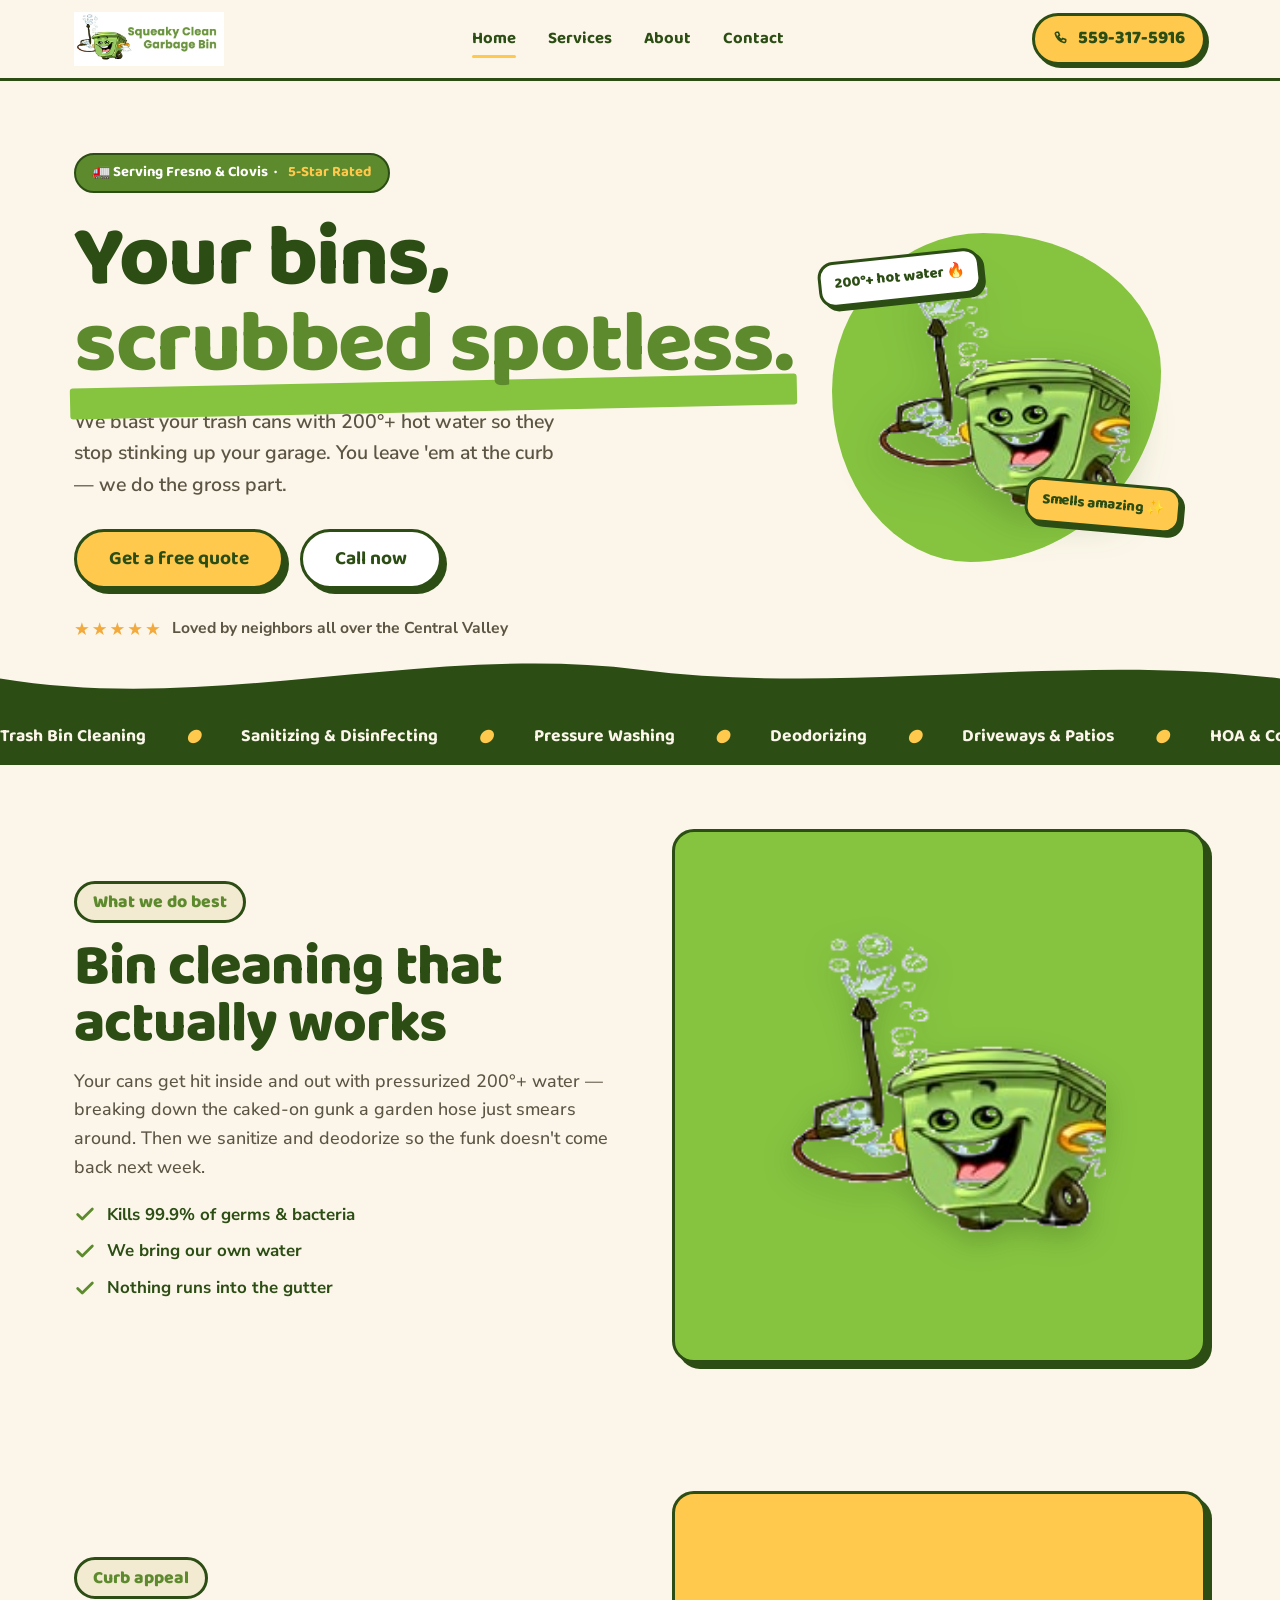
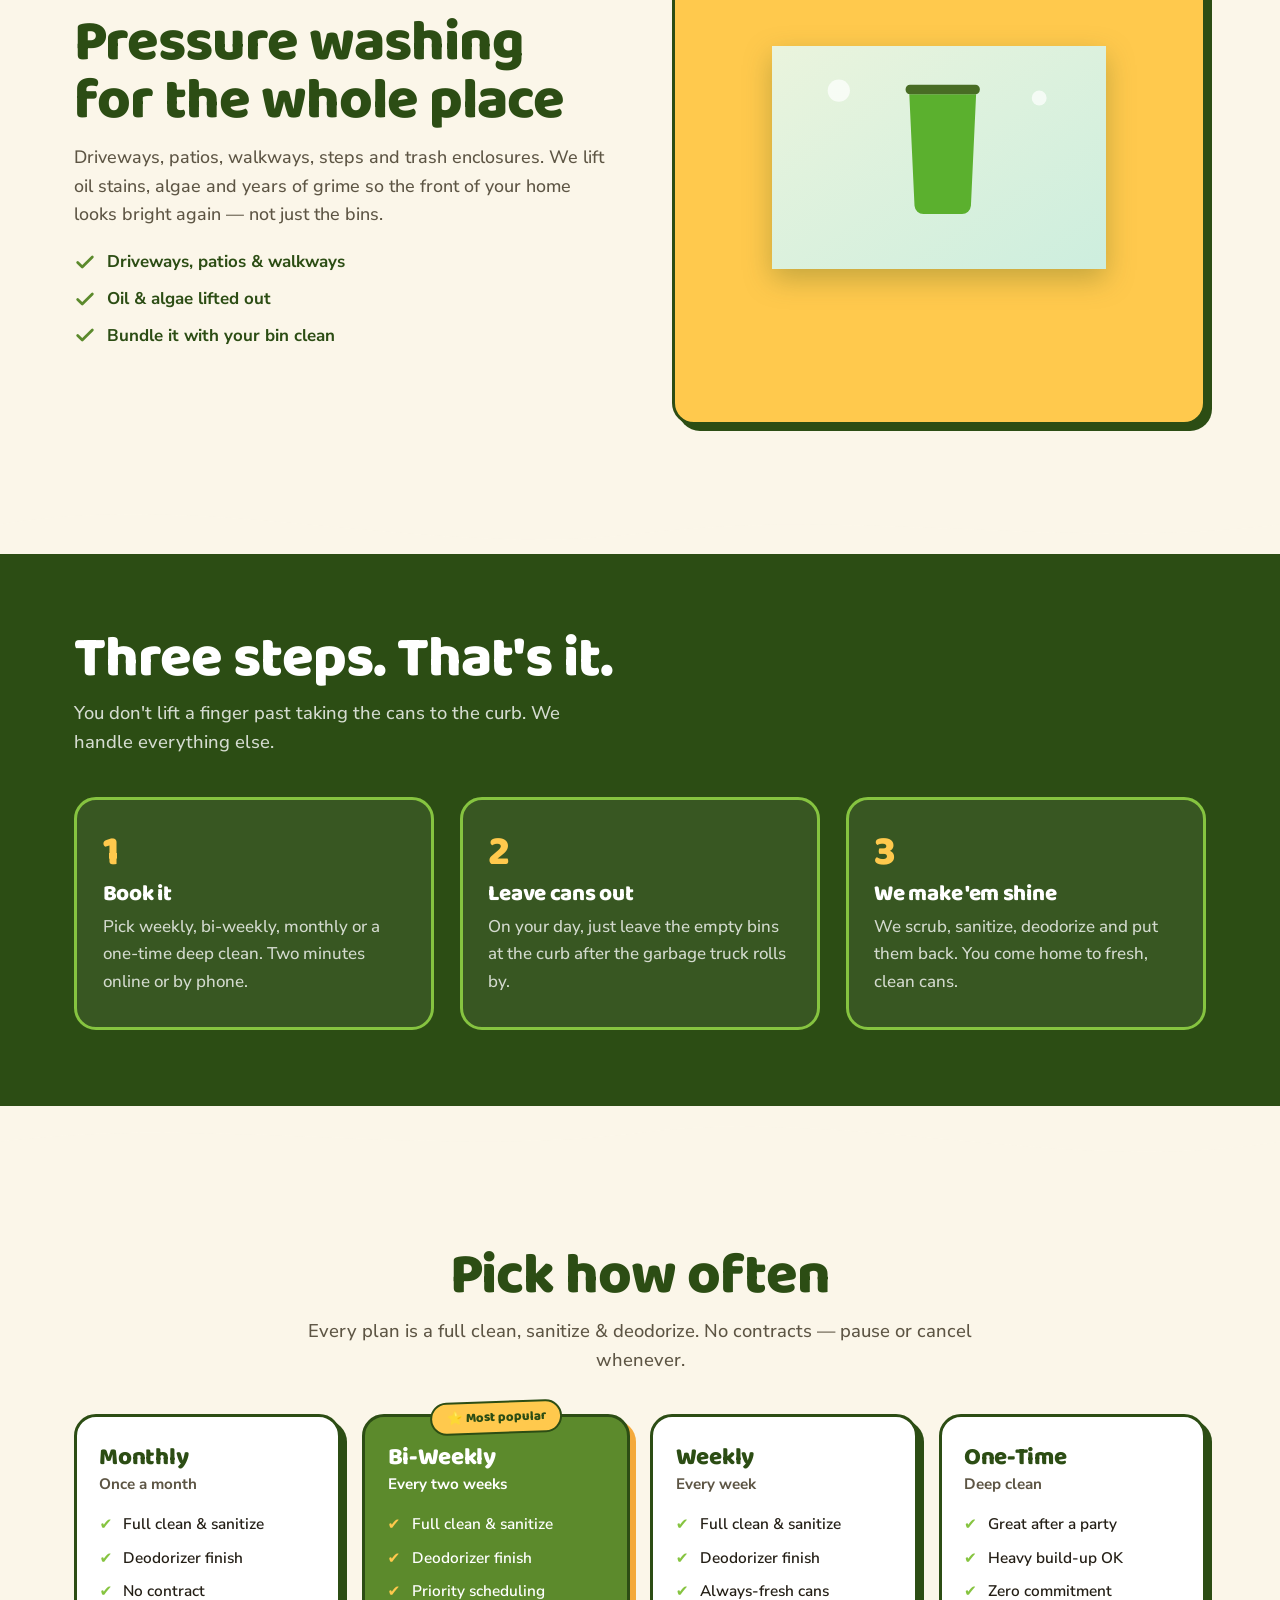
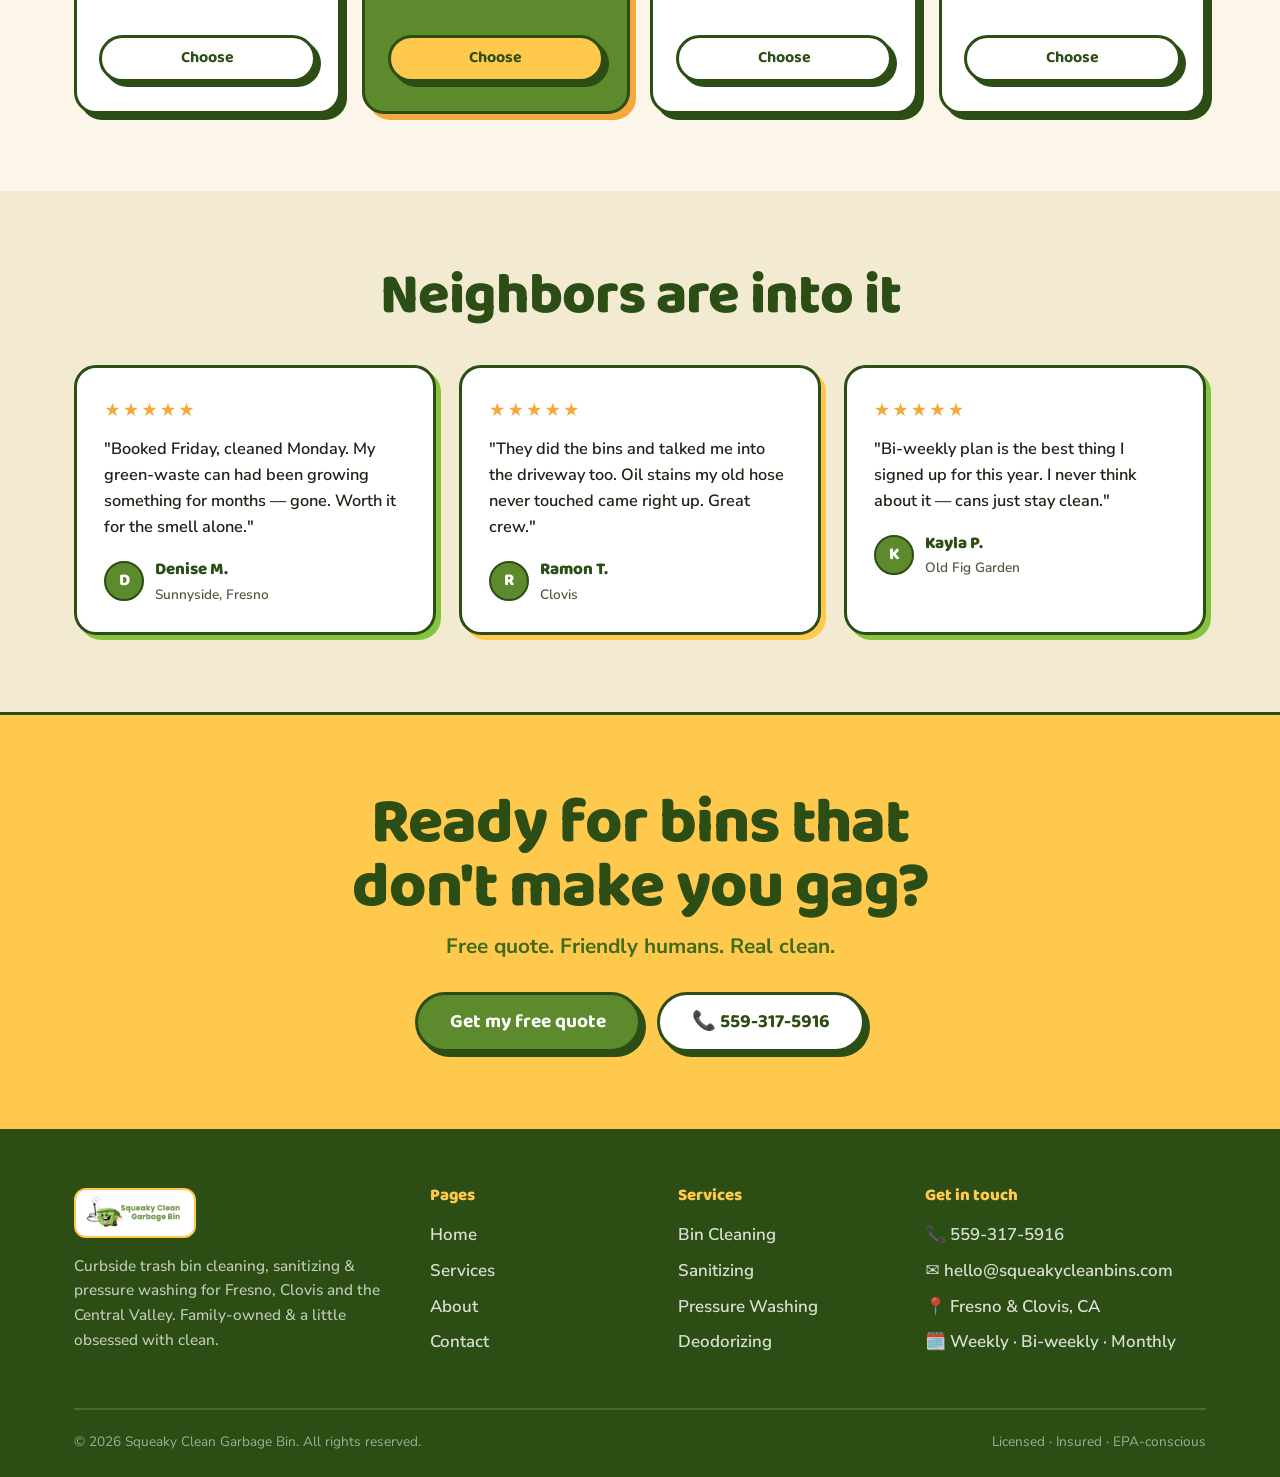
==== commit cfe9e012: "updated" ====
--- a/index.html
+++ b/index.html
@@ -3,270 +3,207 @@
 <head>
 <meta charset="UTF-8">
 <meta name="viewport" content="width=device-width, initial-scale=1">
-<title>Squeaky Clean Garbage Bin | Bin Cleaning & Pressure Washing in Fresno, CA</title>
-<meta name="description" content="Curbside garbage bin cleaning, sanitizing and pressure washing in Fresno & Clovis, CA. Weekly, bi-weekly or monthly. 200°+ hot water, eco-friendly, locally owned. Call 559-317-5916.">
+<title>Squeaky Clean Garbage Bin — Bin Cleaning & Pressure Washing in Fresno, CA</title>
+<meta name="description" content="Fresno & Clovis curbside trash bin cleaning, sanitizing & pressure washing. 200°+ hot water, eco-friendly, family-owned. Call 559-317-5916 for a free quote.">
 <link rel="icon" href="assets/mascot.png" type="image/png">
 <link rel="preconnect" href="https://fonts.googleapis.com">
 <link rel="preconnect" href="https://fonts.gstatic.com" crossorigin>
-<link href="https://fonts.googleapis.com/css2?family=Baloo+2:wght@500;600;700;800&family=Nunito+Sans:ital,wght@0,400;0,600;0,700;0,800;0,900;1,400;1,600&display=swap" rel="stylesheet">
+<link href="https://fonts.googleapis.com/css2?family=Baloo+2:wght@500;600;700;800&family=Nunito+Sans:wght@400;600;700;800;900&display=swap" rel="stylesheet">
 <link rel="stylesheet" href="styles.css">
 </head>
 <body>
 
-<!-- ===== HEADER ===== -->
-<header class="site-head">
-  <div class="wrap nav">
-    <a class="brand" href="index.html">
-      <img class="brand-logo" src="assets/logo.jpg" alt="Squeaky Clean Garbage Bin — bin cleaning &amp; pressure washing in Fresno">
+<!-- HEADER -->
+<header class="top">
+  <div class="wrap">
+    <a class="logo" href="index.html"><img src="assets/logo.jpg" alt="Squeaky Clean Garbage Bin"></a>
+    <nav class="nav" id="nav">
+      <a href="index.html" class="on">Home</a>
+      <a href="services.html">Services</a>
+      <a href="about.html">About</a>
+      <a href="contact.html">Contact</a>
+    </nav>
+    <a class="top-phone" href="tel:5593175916">
+      <svg viewBox="0 0 24 24" fill="none" stroke="currentColor" stroke-width="2.2" stroke-linecap="round" stroke-linejoin="round"><path d="M6.5 3h2l1.5 4-2 1.2a11 11 0 0 0 5 5l1.2-2 4 1.5v2a2 2 0 0 1-2.2 2A16 16 0 0 1 4.5 5.2 2 2 0 0 1 6.5 3Z"/></svg>
+      559-317-5916
     </a>
-    <ul class="nav-links">
-      <li><a href="index.html" class="active">Home</a></li>
-      <li><a href="services.html">Services</a></li>
-      <li><a href="about.html">About</a></li>
-      <li><a href="contact.html">Contact</a></li>
-      <li class="nav-cta"><a class="btn btn-primary" href="contact.html">Get a Free Quote</a></li>
-    </ul>
-    <button class="burger" aria-label="Menu" aria-expanded="false"><span></span><span></span><span></span></button>
+    <button class="burger" id="burger" aria-label="Menu"><span></span><span></span><span></span></button>
   </div>
 </header>
 
-<!-- ===== HERO ===== -->
+<!-- HERO -->
 <section class="hero">
-  <div class="bubbles"></div>
-  <div class="wrap hero-grid">
+  <div class="wrap hero-in">
     <div class="hero-copy">
-      <span class="eyebrow">Fresno &amp; Clovis · Curbside service</span>
-      <h1>Your bins, <span class="hl">actually clean.</span> Not just emptied.</h1>
-      <p class="lead">We pull up after pickup day and blast your trash and recycling cans with 200°+ hot water — scrubbing out the gunk, killing the germs, and knocking down that summer-heat stink. You leave the cans at the curb; we handle the gross part.</p>
-      <div class="hero-cta">
-        <a class="btn btn-primary" href="contact.html">Get my free quote <span class="ic"><svg viewBox="0 0 24 24" fill="none" stroke="currentColor" stroke-width="2" stroke-linecap="round" stroke-linejoin="round"><path d="M4 12h15M13 6l6 6-6 6"/></svg></span></a>
-        <a class="btn btn-ghost" href="tel:5593175916"><span class="ic"><svg viewBox="0 0 24 24" fill="none" stroke="currentColor" stroke-width="1.8" stroke-linecap="round" stroke-linejoin="round"><path d="M6.5 3h2l1.5 4-2 1.2a11 11 0 0 0 5 5l1.2-2 4 1.5v2a2 2 0 0 1-2.2 2A16 16 0 0 1 4.5 5.2 2 2 0 0 1 6.5 3Z"/></svg></span> 559-317-5916</a>
-      </div>
-      <div class="hero-trust">
-        <div><b>200°+</b><small>Hot-water clean</small></div>
-        <div><b>99.9%</b><small>Germs knocked out</small></div>
-        <div><b>5★</b><small>Neighbors served</small></div>
-      </div>
-    </div>
-    <div class="hero-media">
-      <img class="photo" src="https://images.unsplash.com/photo-1532996122724-e3c354a0b15b?auto=format&fit=crop&w=900&q=80"
-           alt="Clean residential street with curbside bins"
-           onerror="this.onerror=null;this.src='assets/fallback-hero.svg'">
-      <div class="hero-badge">
-        <span class="dot"><svg viewBox="0 0 24 24" fill="none" stroke="currentColor" stroke-width="1.8" stroke-linecap="round" stroke-linejoin="round"><path d="M12 3c.6 4 1.8 5.4 6 6-4.2.6-5.4 2-6 6-.6-4-1.8-5.4-6-6 4.2-.6 5.4-2 6-6Z"/><path d="M19 13c.3 1.6.8 2.2 2.5 2.5-1.7.3-2.2.9-2.5 2.5-.3-1.6-.8-2.2-2.5-2.5 1.7-.3 2.2-.9 2.5-2.5Z"/></svg></span>
-        <span><b>Fresh in one visit</b><small>Scrubbed, rinsed &amp; deodorized</small></span>
-      </div>
-    </div>
-  </div>
-</section>
-
-<!-- ===== SERVICES ===== -->
-<section class="section" id="services">
-  <div class="wrap">
-    <div class="section-head reveal">
-      <span class="eyebrow">What we do</span>
-      <h2>Three jobs, one truck, zero hassle for you</h2>
-      <p style="color:var(--charcoal-soft)">Everything happens right at your curb. We bring our own water and haul the dirty stuff away — nothing goes down your storm drain.</p>
-    </div>
-    <div class="cards">
-      <div class="card reveal">
-        <div class="ico"><svg viewBox="0 0 24 24" fill="none" stroke="currentColor" stroke-width="1.8" stroke-linecap="round" stroke-linejoin="round"><rect x="3" y="11" width="18" height="10" rx="2.5"/><path d="M7 11V8.5a2.5 2.5 0 0 1 2.5-2.5h.5"/><circle cx="14.5" cy="4.5" r="1.1"/><circle cx="17.5" cy="6.5" r=".8"/><circle cx="12.2" cy="3" r=".7"/><path d="M7 15.5h4"/></svg></div>
-        <h3>Bin Cleaning</h3>
-        <p>High-pressure hot water scours caked-on residue off the inside and outside of your trash, recycling and green-waste carts.</p>
-      </div>
-      <div class="card reveal">
-        <div class="ico"><svg viewBox="0 0 24 24" fill="none" stroke="currentColor" stroke-width="1.8" stroke-linecap="round" stroke-linejoin="round"><circle cx="12" cy="12" r="6"/><path d="M12 6V3M12 21v-3M6 12H3M21 12h-3M7.7 7.7 5.6 5.6M18.4 18.4l-2.1-2.1M16.3 7.7l2.1-2.1M5.6 18.4l2.1-2.1"/><circle cx="10.5" cy="11" r="1"/><circle cx="13.5" cy="13.5" r="1"/></svg></div>
-        <h3>Sanitizing</h3>
-        <p>An eco-friendly sanitizer wipes out E. coli, salmonella and the other nasties that breed in a warm, dirty can.</p>
-      </div>
-      <div class="card reveal">
-        <div class="ico"><svg viewBox="0 0 24 24" fill="none" stroke="currentColor" stroke-width="1.8" stroke-linecap="round" stroke-linejoin="round"><path d="M7 21h7a2 2 0 0 0 2-2v-7H7a2 2 0 0 0-2 2v5a2 2 0 0 0 2 2Z"/><path d="M7 12V8h6"/><path d="M13 5h2.5M13 8h3.5"/><path d="M19 4.5l1.5-1M19 7h2M19 9.5l1.5 1"/></svg></div>
-        <h3>Pressure Washing</h3>
-        <p>Driveways, patios, walkways and trash enclosures — we'll lift years of grime and brighten up your curb appeal.</p>
-      </div>
-      <div class="card reveal">
-        <div class="ico"><svg viewBox="0 0 24 24" fill="none" stroke="currentColor" stroke-width="1.8" stroke-linecap="round" stroke-linejoin="round"><path d="M4 20s.5-7 6-11 10-4 10-4 .5 6-3.5 10S4 20 4 20Z"/><path d="M9 15c2-3 5-5 8-6"/></svg></div>
-        <h3>Deodorizing</h3>
-        <p>We finish every can with a fresh-scent treatment so opening the lid stops being the worst part of your day.</p>
-      </div>
-    </div>
-    <div style="margin-top:2rem" class="reveal">
-      <a class="btn btn-blue" href="services.html">See all our services <span class="ic"><svg viewBox="0 0 24 24" fill="none" stroke="currentColor" stroke-width="2" stroke-linecap="round" stroke-linejoin="round"><path d="M4 12h15M13 6l6 6-6 6"/></svg></span></a>
-    </div>
-  </div>
-</section>
-
-<!-- ===== BEFORE / AFTER ===== -->
-<section class="section dark">
-  <div class="wrap">
-    <div class="section-head center reveal">
-      <span class="eyebrow">Drag to see it</span>
-      <h2>Same can. One cleaning.</h2>
-      <p style="color:var(--charcoal-soft)">Slide the handle to see the difference a real hot-water scrub makes.</p>
-    </div>
-    <div class="ba reveal">
-      <img class="before-img" src="https://images.unsplash.com/photo-1605600659908-0ef719419d41?auto=format&fit=crop&w=900&q=80" alt="Dirty bin before"
-           onerror="this.onerror=null;this.src='assets/fallback-before.svg'">
-      <img class="after-img" src="https://images.unsplash.com/photo-1558618666-fcd25c85cd64?auto=format&fit=crop&w=900&q=80" alt="Clean bin after"
-           onerror="this.onerror=null;this.src='assets/fallback-after.svg'">
-      <span class="tag b">Before</span>
-      <span class="tag a">After</span>
-      <div class="handle"></div>
-    </div>
-  </div>
-</section>
-
-<!-- ===== PROCESS ===== -->
-<section class="section cream">
-  <div class="wrap">
-    <div class="section-head reveal">
-      <span class="eyebrow">How it works</span>
-      <h2>Four easy steps — you barely lift a finger</h2>
-    </div>
-    <div class="steps">
-      <div class="step reveal"><h3>Book your plan</h3><p>Pick weekly, bi-weekly, monthly or a one-time deep clean. Takes two minutes online or by phone.</p></div>
-      <div class="step reveal"><h3>Leave cans out</h3><p>On your scheduled day, just leave the empty bins at the curb after the garbage truck rolls through.</p></div>
-      <div class="step reveal"><h3>We clean on site</h3><p>Our truck lifts, scrubs, sanitizes and deodorizes each can with 200°+ water — mess captured, not dumped.</p></div>
-      <div class="step reveal"><h3>Enjoy fresh bins</h3><p>We set them back where they belong. You come home to clean, odor-free cans. That's it.</p></div>
-    </div>
-  </div>
-</section>
-
-<!-- ===== SPLIT / WHY ===== -->
-<section class="section">
-  <div class="wrap split">
-    <div class="split-media reveal">
-      <img src="https://images.unsplash.com/photo-1581578731548-c64695cc6952?auto=format&fit=crop&w=900&q=80"
-           alt="Pressure washing a surface clean" onerror="this.onerror=null;this.src='assets/fallback-why.svg'">
-    </div>
-    <div class="reveal">
-      <span class="eyebrow">Why Fresno picks us</span>
-      <h2>Local, thorough, and honestly a little obsessed with clean</h2>
-      <p style="color:var(--charcoal-soft)">We started Squeaky Clean because nobody should have to drag a hose out and breathe in months of rotted-food funk on a Saturday. We live here too — through the valley summers that turn a forgotten can into a science experiment.</p>
-      <ul class="tick">
-        <li>Family-owned, right here in the Central Valley</li>
-        <li>200°+ hot water — heat does the disinfecting, not harsh chemicals</li>
-        <li>We capture our wastewater — nothing pollutes your gutter</li>
-        <li>Flexible plans you can pause, skip or cancel anytime</li>
-      </ul>
-      <div style="margin-top:1.5rem">
-        <a class="btn btn-primary" href="about.html">Meet the team <span class="ic"><svg viewBox="0 0 24 24" fill="none" stroke="currentColor" stroke-width="2" stroke-linecap="round" stroke-linejoin="round"><path d="M4 12h15M13 6l6 6-6 6"/></svg></span></a>
-      </div>
-    </div>
-  </div>
-</section>
-
-<!-- ===== PLANS ===== -->
-<section class="section tint">
-  <div class="wrap">
-    <div class="section-head center reveal">
-      <span class="eyebrow">Simple plans</span>
-      <h2>Pick how often, and we'll handle the rest</h2>
-      <p style="color:var(--charcoal-soft)">Choose the rhythm that fits your home — every plan includes a full clean, sanitize and deodorize. Get in touch for a quote tailored to your cans.</p>
+      <span class="hero-tag">🚛 Serving Fresno &amp; Clovis &nbsp;·&nbsp; <b>5-Star Rated</b></span>
+      <h1>Your bins,<br><span class="l2 mark g">scrubbed spotless.</span></h1>
+      <p class="hero-sub">We blast your trash cans with 200°+ hot water so they stop stinking up your garage. You leave 'em at the curb — we do the gross part.</p>
+      <div class="hero-btns">
+        <a class="btn btn-yellow btn-lg" href="contact.html">Get a free quote</a>
+        <a class="btn btn-white btn-lg" href="tel:5593175916">Call now</a>
+      </div>
+      <div class="hero-note"><span class="stars">★★★★★</span> Loved by neighbors all over the Central Valley</div>
+    </div>
+    <div class="hero-art">
+      <div class="blob"></div>
+      <img class="mascot" src="assets/mascot.png" alt="Squeaky the clean bin mascot">
+      <span class="pop p1">200°+ hot water 🔥</span>
+      <span class="pop p2">Smells amazing ✨</span>
+    </div>
+  </div>
+  <svg class="wave" viewBox="0 0 1440 80" preserveAspectRatio="none" xmlns="http://www.w3.org/2000/svg">
+    <path d="M0,40 C240,80 480,0 720,30 C960,60 1200,10 1440,40 L1440,80 L0,80 Z" fill="#2c4d14"/>
+  </svg>
+</section>
+
+<!-- MARQUEE STRIP -->
+<div class="strip">
+  <div class="strip-track">
+    <span>Trash Bin Cleaning <i class="dot">●</i> Sanitizing &amp; Disinfecting <i class="dot">●</i> Pressure Washing <i class="dot">●</i> Deodorizing <i class="dot">●</i> Driveways &amp; Patios <i class="dot">●</i> HOA &amp; Commercial <i class="dot">●</i></span>
+    <span aria-hidden="true">Trash Bin Cleaning <i class="dot">●</i> Sanitizing &amp; Disinfecting <i class="dot">●</i> Pressure Washing <i class="dot">●</i> Deodorizing <i class="dot">●</i> Driveways &amp; Patios <i class="dot">●</i> HOA &amp; Commercial <i class="dot">●</i></span>
+  </div>
+</div>
+
+<!-- SERVICES as big alternating rows -->
+<section class="svc">
+  <div class="wrap">
+
+    <div class="svc-row rv">
+      <div class="svc-text">
+        <span class="svc-num">What we do best</span>
+        <h2>Bin cleaning that<br>actually works</h2>
+        <p>Your cans get hit inside and out with pressurized 200°+ water — breaking down the caked-on gunk a garden hose just smears around. Then we sanitize and deodorize so the funk doesn't come back next week.</p>
+        <ul class="svc-list">
+          <li><svg viewBox="0 0 24 24" fill="none" stroke="currentColor" stroke-width="3" stroke-linecap="round" stroke-linejoin="round"><path d="M4 12.5 9 17.5 20 6.5"/></svg> Kills 99.9% of germs &amp; bacteria</li>
+          <li><svg viewBox="0 0 24 24" fill="none" stroke="currentColor" stroke-width="3" stroke-linecap="round" stroke-linejoin="round"><path d="M4 12.5 9 17.5 20 6.5"/></svg> We bring our own water</li>
+          <li><svg viewBox="0 0 24 24" fill="none" stroke="currentColor" stroke-width="3" stroke-linecap="round" stroke-linejoin="round"><path d="M4 12.5 9 17.5 20 6.5"/></svg> Nothing runs into the gutter</li>
+        </ul>
+      </div>
+      <div class="svc-art">
+        <div class="frame"><img src="assets/mascot.png" alt="Clean bin"></div>
+      </div>
+    </div>
+
+    <div class="svc-row rv">
+      <div class="svc-text">
+        <span class="svc-num">Curb appeal</span>
+        <h2>Pressure washing<br>for the whole place</h2>
+        <p>Driveways, patios, walkways, steps and trash enclosures. We lift oil stains, algae and years of grime so the front of your home looks bright again — not just the bins.</p>
+        <ul class="svc-list">
+          <li><svg viewBox="0 0 24 24" fill="none" stroke="currentColor" stroke-width="3" stroke-linecap="round" stroke-linejoin="round"><path d="M4 12.5 9 17.5 20 6.5"/></svg> Driveways, patios &amp; walkways</li>
+          <li><svg viewBox="0 0 24 24" fill="none" stroke="currentColor" stroke-width="3" stroke-linecap="round" stroke-linejoin="round"><path d="M4 12.5 9 17.5 20 6.5"/></svg> Oil &amp; algae lifted out</li>
+          <li><svg viewBox="0 0 24 24" fill="none" stroke="currentColor" stroke-width="3" stroke-linecap="round" stroke-linejoin="round"><path d="M4 12.5 9 17.5 20 6.5"/></svg> Bundle it with your bin clean</li>
+        </ul>
+      </div>
+      <div class="svc-art">
+        <div class="frame"><img src="assets/fallback-service.svg" alt="Pressure washing"></div>
+      </div>
+    </div>
+
+  </div>
+</section>
+
+<!-- HOW IT WORKS (dark) -->
+<svg class="wave" viewBox="0 0 1440 80" preserveAspectRatio="none" xmlns="http://www.w3.org/2000/svg"><path d="M0,40 C240,0 480,80 720,50 C960,20 1200,70 1440,40 L1440,0 L0,0 Z" fill="#fbf6e9"/></svg>
+<section class="how sec">
+  <div class="wrap">
+    <div class="sec-head">
+      <h2>Three steps. That's it.</h2>
+      <p class="lead">You don't lift a finger past taking the cans to the curb. We handle everything else.</p>
+    </div>
+    <div class="how-steps">
+      <div class="how-step rv"><div class="n">1</div><h3>Book it</h3><p>Pick weekly, bi-weekly, monthly or a one-time deep clean. Two minutes online or by phone.</p></div>
+      <div class="how-step rv"><div class="n">2</div><h3>Leave cans out</h3><p>On your day, just leave the empty bins at the curb after the garbage truck rolls by.</p></div>
+      <div class="how-step rv"><div class="n">3</div><h3>We make 'em shine</h3><p>We scrub, sanitize, deodorize and put them back. You come home to fresh, clean cans.</p></div>
+    </div>
+  </div>
+</section>
+<svg class="wave flip" viewBox="0 0 1440 80" preserveAspectRatio="none" xmlns="http://www.w3.org/2000/svg"><path d="M0,40 C240,0 480,80 720,50 C960,20 1200,70 1440,40 L1440,0 L0,0 Z" fill="#fbf6e9"/></svg>
+
+<!-- PLANS -->
+<section class="plans-sec sec">
+  <div class="wrap">
+    <div class="sec-head mid">
+      <h2>Pick how often</h2>
+      <p>Every plan is a full clean, sanitize &amp; deodorize. No contracts — pause or cancel whenever.</p>
     </div>
     <div class="plans">
-      <div class="plan reveal">
-        <h3>Monthly</h3>
-        <div class="freq">Once a month</div>
-        <ul><li>Cleaned &amp; sanitized</li><li>Deodorizer finish</li><li>Curbside, no contract</li></ul>
-        <a class="btn btn-ghost" href="contact.html">Choose monthly</a>
-      </div>
-      <div class="plan feat reveal">
-        <span class="pop">Most popular</span>
-        <h3>Bi-Weekly</h3>
-        <div class="freq">Every two weeks</div>
-        <ul><li>Cleaned &amp; sanitized</li><li>Deodorizer finish</li><li>Best for busy homes</li><li>Priority scheduling</li></ul>
-        <a class="btn btn-primary" href="contact.html">Choose bi-weekly</a>
-      </div>
-      <div class="plan reveal">
-        <h3>Weekly</h3>
-        <div class="freq">Every week</div>
-        <ul><li>Cleaned &amp; sanitized</li><li>Deodorizer finish</li><li>Always-fresh cans</li></ul>
-        <a class="btn btn-ghost" href="contact.html">Choose weekly</a>
-      </div>
-      <div class="plan reveal">
-        <h3>One-Time</h3>
-        <div class="freq">Deep clean</div>
-        <ul><li>Great after a party or move</li><li>Heavy build-up welcome</li><li>No commitment</li></ul>
-        <a class="btn btn-ghost" href="contact.html">Book one-time</a>
-      </div>
-    </div>
-  </div>
-</section>
-
-<!-- ===== TESTIMONIALS ===== -->
-<section class="section cream">
-  <div class="wrap">
-    <div class="section-head center reveal">
-      <span class="eyebrow">Neighbors say</span>
-      <h2>People who stopped hosing out their own cans</h2>
-    </div>
-    <div class="quotes">
-      <div class="quote reveal">
+      <div class="ticket rv">
+        <h3>Monthly</h3><div class="freq">Once a month</div>
+        <ul><li>Full clean &amp; sanitize</li><li>Deodorizer finish</li><li>No contract</li></ul>
+        <a class="btn btn-white" href="contact.html">Choose</a>
+      </div>
+      <div class="ticket hot rv">
+        <span class="flag">⭐ Most popular</span>
+        <h3>Bi-Weekly</h3><div class="freq">Every two weeks</div>
+        <ul><li>Full clean &amp; sanitize</li><li>Deodorizer finish</li><li>Priority scheduling</li></ul>
+        <a class="btn btn-yellow" href="contact.html">Choose</a>
+      </div>
+      <div class="ticket rv">
+        <h3>Weekly</h3><div class="freq">Every week</div>
+        <ul><li>Full clean &amp; sanitize</li><li>Deodorizer finish</li><li>Always-fresh cans</li></ul>
+        <a class="btn btn-white" href="contact.html">Choose</a>
+      </div>
+      <div class="ticket rv">
+        <h3>One-Time</h3><div class="freq">Deep clean</div>
+        <ul><li>Great after a party</li><li>Heavy build-up OK</li><li>Zero commitment</li></ul>
+        <a class="btn btn-white" href="contact.html">Choose</a>
+      </div>
+    </div>
+  </div>
+</section>
+
+<!-- REVIEWS -->
+<section class="reviews-sec sec">
+  <div class="wrap">
+    <div class="sec-head mid"><h2>Neighbors are into it</h2></div>
+    <div class="reviews">
+      <div class="review rv">
         <div class="stars">★★★★★</div>
-        <p>"Booked Friday, cleaned Monday. My green-waste can had been growing something for months — gone. Worth every penny just for the smell alone."</p>
-        <div class="who"><span class="av">DM</span><span><b>Denise M.</b><small>Sunnyside, Fresno</small></span></div>
-      </div>
-      <div class="quote reveal">
+        <p>"Booked Friday, cleaned Monday. My green-waste can had been growing something for months — gone. Worth it for the smell alone."</p>
+        <div class="by"><span class="av">D</span><div>Denise M.<small>Sunnyside, Fresno</small></div></div>
+      </div>
+      <div class="review rv">
         <div class="stars">★★★★★</div>
-        <p>"They did the bins and talked me into the driveway too. The oil stains my old hose never touched came right up. Super friendly crew."</p>
-        <div class="who"><span class="av">RT</span><span><b>Ramon T.</b><small>Clovis</small></span></div>
-      </div>
-      <div class="quote reveal">
+        <p>"They did the bins and talked me into the driveway too. Oil stains my old hose never touched came right up. Great crew."</p>
+        <div class="by"><span class="av">R</span><div>Ramon T.<small>Clovis</small></div></div>
+      </div>
+      <div class="review rv">
         <div class="stars">★★★★★</div>
-        <p>"The bi-weekly plan is the best thing I signed up for this year. I never think about it — cans just stay clean. Wish I'd done it years ago."</p>
-        <div class="who"><span class="av">KP</span><span><b>Kayla P.</b><small>Old Fig Garden</small></span></div>
-      </div>
-    </div>
-  </div>
-</section>
-
-<!-- ===== CTA BAND ===== -->
-<section class="section">
-  <div class="wrap">
-    <div class="cta-band reveal">
-      <h2>Ready for bins that don't make you gag?</h2>
-      <p>Get a free, no-pressure quote today. We'll match you with the right plan for your home and your nose.</p>
-      <a class="btn btn-primary" href="contact.html">Get my free quote</a>
-      &nbsp;
-      <a class="btn btn-ghost" href="tel:5593175916" style="background:transparent;color:#fff;border-color:rgba(255,255,255,.5)">Call 559-317-5916</a>
-    </div>
-  </div>
-</section>
-
-<!-- ===== FOOTER ===== -->
-<footer class="site-foot">
-  <div class="wrap">
-    <div class="foot-grid">
-      <div class="foot-about">
-        <div class="foot-brand"><img src="assets/logo-trans.png" alt="Squeaky Clean Garbage Bin"></div>
-        <p>Curbside garbage bin cleaning, sanitizing &amp; pressure washing for Fresno, Clovis and the surrounding Central Valley. Family-owned and a little obsessed with clean.</p>
-      </div>
+        <p>"Bi-weekly plan is the best thing I signed up for this year. I never think about it — cans just stay clean."</p>
+        <div class="by"><span class="av">K</span><div>Kayla P.<small>Old Fig Garden</small></div></div>
+      </div>
+    </div>
+  </div>
+</section>
+
+<!-- BIG CTA -->
+<section class="bigcta">
+  <div class="wrap">
+    <h2>Ready for bins that<br>don't make you gag?</h2>
+    <p>Free quote. Friendly humans. Real clean.</p>
+    <div class="btns">
+      <a class="btn btn-green btn-lg" href="contact.html">Get my free quote</a>
+      <a class="btn btn-white btn-lg" href="tel:5593175916">📞 559-317-5916</a>
+    </div>
+  </div>
+</section>
+
+<!-- FOOTER -->
+<footer class="foot">
+  <div class="wrap">
+    <div class="foot-top">
       <div>
-        <h4>Pages</h4>
-        <a href="index.html">Home</a>
-        <a href="services.html">Services</a>
-        <a href="about.html">About</a>
-        <a href="contact.html">Contact</a>
-      </div>
-      <div>
-        <h4>Services</h4>
-        <a href="services.html">Bin Cleaning</a>
-        <a href="services.html">Sanitizing</a>
-        <a href="services.html">Pressure Washing</a>
-        <a href="services.html">Deodorizing</a>
-      </div>
-      <div>
-        <h4>Get in touch</h4>
-        <a href="tel:5593175916"><span class="ic"><svg viewBox="0 0 24 24" fill="none" stroke="currentColor" stroke-width="1.8" stroke-linecap="round" stroke-linejoin="round"><path d="M6.5 3h2l1.5 4-2 1.2a11 11 0 0 0 5 5l1.2-2 4 1.5v2a2 2 0 0 1-2.2 2A16 16 0 0 1 4.5 5.2 2 2 0 0 1 6.5 3Z"/></svg></span> 559-317-5916</a>
-        <a href="mailto:hello@squeakycleanbins.com"><span class="ic"><svg viewBox="0 0 24 24" fill="none" stroke="currentColor" stroke-width="1.8" stroke-linecap="round" stroke-linejoin="round"><rect x="3" y="5" width="18" height="14" rx="2.5"/><path d="m4 7 8 6 8-6"/></svg></span> hello@squeakycleanbins.com</a>
-        <a href="#"><span class="ic"><svg viewBox="0 0 24 24" fill="none" stroke="currentColor" stroke-width="1.8" stroke-linecap="round" stroke-linejoin="round"><path d="M12 21s7-6 7-11a7 7 0 0 0-14 0c0 5 7 11 7 11Z"/><circle cx="12" cy="10" r="2.5"/></svg></span> Serving Fresno &amp; Clovis, CA</a>
-        <a href="contact.html"><span class="ic"><svg viewBox="0 0 24 24" fill="none" stroke="currentColor" stroke-width="1.8" stroke-linecap="round" stroke-linejoin="round"><rect x="3.5" y="5" width="17" height="16" rx="2.5"/><path d="M3.5 9.5h17M8 3v4M16 3v4"/><path d="M7.5 13h2M11 13h2M14.5 13h2M7.5 16.5h2M11 16.5h2"/></svg></span> Weekly · Bi-weekly · Monthly</a>
-      </div>
-    </div>
-    <div class="foot-bottom">
-      <span>© <span id="year">2026</span> Squeaky Clean Garbage Bin. All rights reserved.</span>
-      <span>Licensed · Insured · EPA-conscious wastewater handling</span>
+        <img class="flogo" src="assets/logo-trans.png" alt="Squeaky Clean Garbage Bin">
+        <p class="blurb">Curbside trash bin cleaning, sanitizing &amp; pressure washing for Fresno, Clovis and the Central Valley. Family-owned &amp; a little obsessed with clean.</p>
+      </div>
+      <div><h4>Pages</h4><a href="index.html">Home</a><a href="services.html">Services</a><a href="about.html">About</a><a href="contact.html">Contact</a></div>
+      <div><h4>Services</h4><a href="services.html">Bin Cleaning</a><a href="services.html">Sanitizing</a><a href="services.html">Pressure Washing</a><a href="services.html">Deodorizing</a></div>
+      <div><h4>Get in touch</h4><a href="tel:5593175916">📞 559-317-5916</a><a href="mailto:hello@squeakycleanbins.com">✉️ hello@squeakycleanbins.com</a><a href="#">📍 Fresno &amp; Clovis, CA</a><a href="contact.html">🗓️ Weekly · Bi-weekly · Monthly</a></div>
+    </div>
+    <div class="foot-bot">
+      <span>© <span id="yr">2026</span> Squeaky Clean Garbage Bin. All rights reserved.</span>
+      <span>Licensed · Insured · EPA-conscious</span>
     </div>
   </div>
 </footer>
--- a/styles.css
+++ b/styles.css
@@ -1,394 +1,277 @@
-/* =========================================================
-   Squeaky Clean Garbage Bin — shared styles
-   Palette pulled from the official logo:
-   olive wordmark green, leafy mascot green, deep green, soft cream
-   ========================================================= */
+/* ============================================================
+   Squeaky Clean Garbage Bin — v2 design
+   Bold local "service flyer" energy: cream paper base,
+   punchy green + sunny yellow, thick outlines, hard shadows,
+   wavy dividers, mascot as a character. No eyebrow/card-grid.
+   ============================================================ */
 
 :root{
-  --green:#6c903c;        /* wordmark olive-green (primary brand) */
-  --green-deep:#486c24;   /* dark shadow green */
-  --green-ink:#3a5a1e;    /* deepest, for headings/text on light */
-  --leaf:#90cc60;         /* bright mascot bin green (accent) */
-  --leaf-soft:#b6dd8f;    /* pale leaf */
-  --sky:#4a9bc4;          /* complementary water-blue accent */
-  --sky-deep:#327a9e;
-  --foam:#f5faef;         /* warm green-tinted off-white */
-  --foam-2:#eaf4dd;
-  --white:#ffffff;
-  --charcoal:#2b3327;     /* warm dark (slight green) */
-  --charcoal-soft:#586353;
-  --line:#dcebc8;
-  --shadow:0 14px 38px -18px rgba(72,108,36,.4);
-  --shadow-sm:0 6px 18px -10px rgba(72,108,36,.35);
-  --radius:18px;
-  --radius-lg:30px;
-  --maxw:1240px;
-  --font-display:"Baloo 2", system-ui, sans-serif;
-  --font-body:"Nunito Sans", system-ui, sans-serif;
-  /* aliases so existing rules using old names still work */
-  --ink-blue:#3a5a1e;
-  --lime:#90cc60;
-}
-
+  --green:#5c8a2c; --green-dk:#3f6b1c; --green-ink:#2c4d14; --leaf:#86c440;
+  --yellow:#ffc94d; --yellow-dk:#f4a93b;
+  --cream:#fbf6e9; --cream-2:#f3ead2;
+  --ink:#241f16; --ink-soft:#5d5544; --white:#fff; --line:#e6dcc0;
+  --shadow:0 18px 40px -20px rgba(44,77,20,.45);
+  --shadow-hard:6px 6px 0 var(--green-ink);
+  --shadow-hard-y:6px 6px 0 var(--yellow-dk);
+  --r:22px; --maxw:1180px;
+  --disp:"Baloo 2", system-ui, sans-serif; --body:"Nunito Sans", system-ui, sans-serif;
+}
 *{box-sizing:border-box}
 html{scroll-behavior:smooth;overflow-x:hidden}
-body{
-  margin:0;
-  font-family:var(--font-body);
-  color:var(--charcoal);
-  background:var(--white);
-  line-height:1.62;
-  -webkit-font-smoothing:antialiased;
-  overflow-x:hidden;
-  max-width:100%;
-  font-size:1.05rem;
-}
-h1,h2,h3,h4{font-family:var(--font-display);line-height:1.04;margin:0 0 .4em;font-weight:800;color:var(--ink-blue)}
-h1{font-size:clamp(2.6rem,6vw,4.6rem);letter-spacing:-1px}
-h2{font-size:clamp(2rem,4.2vw,3.2rem);letter-spacing:-.5px}
-h3{font-size:1.35rem}
-p{margin:0 0 1.1rem}
-a{color:var(--green);text-decoration:none}
+body{margin:0;font-family:var(--body);color:var(--ink);background:var(--cream);
+  line-height:1.6;font-size:1.06rem;-webkit-font-smoothing:antialiased;overflow-x:hidden}
 img{max-width:100%;display:block}
-.wrap{max-width:var(--maxw);margin:0 auto;padding:0 26px}
-.eyebrow{
-  font-family:var(--font-body);
-  text-transform:uppercase;
-  letter-spacing:.18em;
-  font-size:.78rem;
-  font-weight:800;
-  color:var(--green);
-  margin-bottom:.7rem;
-  display:inline-block;
-}
-.eyebrow::before{content:"";display:inline-block;width:26px;height:2px;background:var(--lime);vertical-align:middle;margin-right:9px;border-radius:2px}
-
-/* ---------- buttons ---------- */
-.btn{
-  display:inline-flex;align-items:center;gap:.5rem;
-  font-family:var(--font-display);font-weight:600;font-size:1.02rem;
-  padding:.82rem 1.55rem;border-radius:60px;border:none;cursor:pointer;
-  transition:transform .18s ease, box-shadow .18s ease, background .2s ease;
-  text-decoration:none;line-height:1;
-}
-.btn-primary{
-  background:linear-gradient(135deg,var(--green),var(--lime));
-  color:#fff;box-shadow:0 10px 22px -8px rgba(91,176,46,.7);position:relative;overflow:hidden;
-}
-.btn-primary::after{ /* soapy sheen */
-  content:"";position:absolute;top:0;left:-60%;width:40%;height:100%;
-  background:linear-gradient(120deg,transparent,rgba(255,255,255,.55),transparent);
-  transform:skewX(-20deg);transition:left .6s ease;
-}
-.btn-primary:hover{transform:translateY(-3px)}
-.btn-primary:hover::after{left:120%}
-.btn-ghost{background:var(--white);color:var(--sky-deep);border:2px solid var(--line)}
-.btn-ghost:hover{border-color:var(--sky);transform:translateY(-3px)}
-.btn-blue{background:linear-gradient(135deg,var(--sky),var(--sky-deep));color:#fff;box-shadow:0 10px 22px -8px rgba(42,124,168,.7)}
-.btn-blue:hover{transform:translateY(-3px)}
-
-/* ---------- header ---------- */
-.site-head{
-  position:sticky;top:0;z-index:60;
-  background:rgba(255,255,255,.82);backdrop-filter:blur(10px);
-  border-bottom:1px solid var(--line);transition:box-shadow .25s ease;
-}
-.site-head.scrolled{box-shadow:0 6px 20px -14px rgba(29,95,130,.6)}
-.nav{display:flex;align-items:center;justify-content:space-between;height:74px}
-.brand{display:flex;align-items:center;gap:.6rem;font-family:var(--font-display);font-weight:800;
-  font-size:1.22rem;color:var(--green);letter-spacing:-.3px;text-decoration:none}
-.brand .brand-logo{height:52px;width:auto;flex:0 0 auto;display:block}
-.brand .bubble-logo{width:40px;height:40px;flex:0 0 auto}
-.nav-links{display:flex;align-items:center;gap:1.7rem;list-style:none;margin:0;padding:0}
-.nav-links a{font-weight:700;color:var(--charcoal);font-size:.97rem;position:relative;padding:4px 0}
-.nav-links a::after{content:"";position:absolute;left:0;bottom:-2px;width:0;height:2.5px;
-  background:linear-gradient(90deg,var(--sky),var(--green));border-radius:2px;transition:width .25s ease}
-.nav-links a:hover::after,.nav-links a.active::after{width:100%}
-.nav-links a.active{color:var(--green)}
-.nav-cta{margin-left:.4rem}
-.burger{display:none;background:none;border:none;cursor:pointer;padding:6px;flex-direction:column;gap:5px}
-.burger span{width:26px;height:3px;background:var(--green);border-radius:3px;transition:.3s}
-.burger.open span:nth-child(1){transform:translateY(8px) rotate(45deg)}
-.burger.open span:nth-child(2){opacity:0}
-.burger.open span:nth-child(3){transform:translateY(-8px) rotate(-45deg)}
-
-/* ---------- hero ---------- */
-.hero{position:relative;background:var(--green-ink);color:#fff;overflow:hidden}
-.hero::before{content:"";position:absolute;inset:0;
-  background:
-    radial-gradient(700px 460px at 85% 10%,rgba(144,204,96,.28),transparent 62%),
-    radial-gradient(600px 400px at 10% 100%,rgba(74,155,196,.18),transparent 60%);
-  pointer-events:none}
-.hero-grid{display:grid;grid-template-columns:1.04fr .96fr;gap:0;align-items:stretch;position:relative;z-index:2}
-.hero-copy{padding:clamp(3rem,6vw,5.5rem) clamp(1rem,3vw,3.5rem) clamp(3rem,6vw,5.5rem) 0}
-.hero .eyebrow{color:var(--leaf)}
-.hero .eyebrow::before{background:var(--leaf)}
-.hero h1{color:#fff;margin-bottom:.5em}
-.hero h1 span.hl{color:var(--leaf);position:relative;white-space:nowrap}
-.hero h1 span.hl::after{content:"";position:absolute;left:-2%;bottom:6%;width:104%;height:.4em;
-  background:rgba(144,204,96,.28);z-index:-1;border-radius:6px;transform:rotate(-1deg)}
-.hero p.lead{font-size:1.2rem;color:rgba(255,255,255,.86);max-width:36rem}
-.hero-cta{display:flex;gap:.9rem;flex-wrap:wrap;margin-top:1.8rem}
-.hero .btn-ghost{background:transparent;color:#fff;border-color:rgba(255,255,255,.4)}
-.hero .btn-ghost:hover{border-color:#fff;background:rgba(255,255,255,.08)}
-.hero-trust{display:flex;gap:2.4rem;margin-top:2.6rem;flex-wrap:wrap;
-  padding-top:2rem;border-top:1px solid rgba(255,255,255,.16)}
-.hero-trust div{display:flex;flex-direction:column}
-.hero-trust b{font-family:var(--font-display);font-size:2.1rem;color:var(--leaf);line-height:1}
-.hero-trust small{color:rgba(255,255,255,.72);font-weight:700;font-size:.82rem;letter-spacing:.02em;margin-top:.2rem}
-
-/* hero image bleeds to the right edge, full height */
-.hero-media{position:relative;min-height:100%}
-.hero-media .photo{position:absolute;inset:0;width:100%;height:100%;
-  object-fit:cover;border-radius:0;transform:none;box-shadow:none}
-.hero-badge{position:absolute;left:-30px;bottom:34px;background:#fff;border-radius:16px;
-  padding:.9rem 1.15rem;box-shadow:var(--shadow);display:flex;align-items:center;gap:.7rem;
-  z-index:3;animation:floaty 5s ease-in-out infinite}
-.hero-badge .dot{width:42px;height:42px;border-radius:50%;background:linear-gradient(135deg,var(--green),var(--leaf));
-  display:grid;place-items:center;color:#fff;flex:0 0 auto}
-.hero-badge .dot svg{width:22px;height:22px}
-.hero-badge b{font-family:var(--font-display);color:var(--green-ink);display:block;font-size:1.05rem;line-height:1.1}
-.hero-badge small{color:var(--charcoal-soft);font-weight:700}
-@keyframes floaty{0%,100%{transform:translateY(0)}50%{transform:translateY(-9px)}}
-
-/* hero: copy padded to container left, photo column bleeds to right edge */
-.hero .wrap{max-width:100%;padding:0}
-.hero-grid{padding-left:max(26px,calc((100vw - var(--maxw)) / 2 + 26px))}
-.hero-copy{max-width:600px}
-.bubbles{position:absolute;inset:0;pointer-events:none;z-index:1}
-.bubbles span{position:absolute;bottom:-40px;background:radial-gradient(circle at 32% 30%,rgba(255,255,255,.9),rgba(144,204,96,.2));
-  border-radius:50%;opacity:.4;animation:rise linear infinite}
-@keyframes rise{
-  0%{transform:translateY(0) scale(.6);opacity:0}
-  12%{opacity:.5}
-  100%{transform:translateY(-92vh) scale(1);opacity:0}
-}
-
-/* ---------- sections ---------- */
-.section{padding:clamp(4rem,8vw,7rem) 0}
-.section.tint{background:var(--foam)}
-.section.cream{background:var(--foam-2)}
-.section.dark{background:var(--green-ink);color:#fff}
-.section.dark h2,.section.dark h3{color:#fff}
-.section.dark p{color:rgba(255,255,255,.85)}
-.section.dark .eyebrow{color:var(--leaf)}
-.section.dark .eyebrow::before{background:var(--leaf)}
-.section-head{max-width:46rem;margin-bottom:3rem}
-.section-head h2{margin-bottom:.5rem}
-.section-head p{font-size:1.12rem}
-.section-head.center{margin-left:auto;margin-right:auto;text-align:center}
-
-/* service / feature cards */
-.cards{display:grid;grid-template-columns:repeat(auto-fit,minmax(250px,1fr));gap:1.6rem}
-.card{background:#fff;border:1px solid var(--line);border-radius:var(--radius);padding:2.1rem 1.8rem;
-  box-shadow:var(--shadow-sm);transition:transform .2s ease,box-shadow .2s ease;position:relative;overflow:hidden}
-.card::before{content:"";position:absolute;top:0;left:0;width:100%;height:5px;
-  background:linear-gradient(90deg,var(--leaf),var(--green))}
-.card:hover{transform:translateY(-6px);box-shadow:var(--shadow)}
-.card .ico{width:60px;height:60px;border-radius:16px;display:grid;place-items:center;margin-bottom:1.2rem;
-  background:linear-gradient(135deg,var(--leaf),var(--green));color:#fff}
-.card .ico svg{width:30px;height:30px}
-.card h3{margin-bottom:.45rem;font-size:1.4rem}
-.card p{color:var(--charcoal-soft);margin-bottom:0;font-size:1rem}
-.section.dark .card{background:rgba(255,255,255,.06);border-color:rgba(255,255,255,.12)}
-.section.dark .card h3{color:#fff}
-.section.dark .card p{color:rgba(255,255,255,.8)}
-
-/* steps */
-.steps{display:grid;grid-template-columns:repeat(auto-fit,minmax(220px,1fr));gap:1.5rem;counter-reset:step}
-.step{position:relative;background:#fff;border-radius:var(--radius);padding:2.6rem 1.6rem 1.7rem;
-  border:1px solid var(--line);box-shadow:var(--shadow-sm)}
-.step::before{counter-increment:step;content:"0" counter(step);position:absolute;top:-20px;left:1.5rem;
-  font-family:var(--font-display);font-weight:800;font-size:1.6rem;color:#fff;
-  width:52px;height:52px;border-radius:15px;display:grid;place-items:center;
-  background:linear-gradient(135deg,var(--leaf),var(--green));box-shadow:var(--shadow-sm)}
-.step h3{font-size:1.2rem;margin-bottom:.35rem;margin-top:.4rem}
-.step p{color:var(--charcoal-soft);font-size:.98rem;margin:0}
-
-/* split feature */
-.split{display:grid;grid-template-columns:1fr 1fr;gap:clamp(2.4rem,5vw,4.5rem);align-items:center}
-.split img{border-radius:var(--radius-lg);box-shadow:var(--shadow);aspect-ratio:5/4;object-fit:cover;width:100%}
-.tick{list-style:none;padding:0;margin:1.2rem 0 0}
-.tick li{position:relative;padding-left:2rem;margin-bottom:.75rem;font-weight:600;color:var(--charcoal)}
-.tick li::before{content:"✓";position:absolute;left:0;top:0;width:1.4rem;height:1.4rem;border-radius:50%;
-  background:linear-gradient(135deg,var(--green),var(--lime));color:#fff;display:grid;place-items:center;
-  font-size:.8rem;font-weight:900}
-
-/* before/after slider */
-.ba{position:relative;max-width:620px;margin:0 auto;border-radius:var(--radius-lg);overflow:hidden;
-  box-shadow:var(--shadow);aspect-ratio:16/11;user-select:none;cursor:ew-resize}
+a{text-decoration:none;color:inherit}
+h1,h2,h3,h4{font-family:var(--disp);font-weight:800;line-height:1;margin:0;color:var(--green-ink)}
+h1{font-size:clamp(2.8rem,7vw,5.4rem);letter-spacing:-1.5px}
+h2{font-size:clamp(2.1rem,5vw,3.6rem);letter-spacing:-1px}
+h3{font-size:1.4rem;letter-spacing:-.3px}
+p{margin:0 0 1rem}
+.wrap{max-width:var(--maxw);margin:0 auto;padding:0 24px}
+
+.mark{position:relative;white-space:nowrap;z-index:0}
+.mark::after{content:"";position:absolute;left:-4px;right:-4px;bottom:2px;height:.36em;
+  background:var(--yellow);z-index:-1;border-radius:3px;transform:rotate(-1.2deg)}
+.mark.g::after{background:var(--leaf)}
+
+.btn{display:inline-flex;align-items:center;gap:.55rem;font-family:var(--disp);font-weight:700;
+  font-size:1.08rem;padding:.95rem 1.7rem;border-radius:60px;cursor:pointer;border:3px solid var(--green-ink);
+  transition:transform .12s ease,box-shadow .12s ease;line-height:1}
+.btn-yellow{background:var(--yellow);color:var(--green-ink);box-shadow:5px 5px 0 var(--green-ink)}
+.btn-yellow:hover{transform:translate(-2px,-2px);box-shadow:7px 7px 0 var(--green-ink)}
+.btn-green{background:var(--green);color:#fff;box-shadow:5px 5px 0 var(--green-ink)}
+.btn-green:hover{transform:translate(-2px,-2px);box-shadow:7px 7px 0 var(--green-ink)}
+.btn-white{background:#fff;color:var(--green-ink);box-shadow:5px 5px 0 var(--green-ink)}
+.btn-white:hover{transform:translate(-2px,-2px);box-shadow:7px 7px 0 var(--green-ink)}
+.btn-lg{font-size:1.2rem;padding:1.1rem 2rem}
+
+.top{position:sticky;top:0;z-index:60;background:var(--cream);border-bottom:3px solid var(--green-ink)}
+.top .wrap{display:flex;align-items:center;justify-content:space-between;height:78px}
+.logo img{height:54px;width:auto}
+.nav{display:flex;align-items:center;gap:2rem}
+.nav a{font-family:var(--disp);font-weight:700;color:var(--green-ink);font-size:1.04rem}
+.nav a:hover{color:var(--green)}
+.nav a.on{position:relative}
+.nav a.on::after{content:"";position:absolute;left:0;right:0;bottom:-6px;height:3px;background:var(--yellow);border-radius:3px}
+.top-phone{display:flex;align-items:center;gap:.5rem;font-family:var(--disp);font-weight:800;
+  color:var(--green-ink);font-size:1.15rem;background:var(--yellow);border:3px solid var(--green-ink);
+  padding:.5rem 1.1rem;border-radius:50px;box-shadow:3px 3px 0 var(--green-ink)}
+.top-phone svg{width:18px;height:18px}
+.burger{display:none;flex-direction:column;gap:5px;background:none;border:none;cursor:pointer;padding:6px}
+.burger span{width:28px;height:3.5px;background:var(--green-ink);border-radius:3px;transition:.3s}
+.burger.x span:nth-child(1){transform:translateY(8.5px) rotate(45deg)}
+.burger.x span:nth-child(2){opacity:0}
+.burger.x span:nth-child(3){transform:translateY(-8.5px) rotate(-45deg)}
+
+.hero{position:relative;background:var(--cream);padding:clamp(2.5rem,6vw,4.5rem) 0 0;overflow:hidden}
+.hero-in{display:grid;grid-template-columns:1.1fr .9fr;gap:2rem;align-items:center}
+.hero-tag{display:inline-flex;align-items:center;gap:.5rem;background:var(--green);color:#fff;
+  font-family:var(--disp);font-weight:700;font-size:.92rem;padding:.4rem 1rem;border-radius:50px;
+  margin-bottom:1.4rem;border:2.5px solid var(--green-ink)}
+.hero-tag b{color:var(--yellow)}
+.hero h1{margin-bottom:1.1rem}
+.hero h1 .l2{color:var(--green)}
+.hero-sub{font-size:1.22rem;color:var(--ink-soft);max-width:30rem;margin-bottom:1.8rem;font-weight:600}
+.hero-btns{display:flex;gap:1rem;flex-wrap:wrap;align-items:center}
+.hero-note{margin-top:1.6rem;font-weight:700;color:var(--ink-soft);display:flex;align-items:center;gap:.6rem;font-size:.98rem}
+.hero-note .stars{color:var(--yellow-dk);letter-spacing:2px;font-size:1.1rem}
+.hero-art{position:relative;display:grid;place-items:center;min-height:340px}
+.hero-art .blob{position:absolute;width:96%;aspect-ratio:1;background:var(--leaf);
+  border-radius:46% 54% 58% 42%/48% 42% 58% 52%;z-index:0;animation:morph 12s ease-in-out infinite}
+.hero-art .mascot{position:relative;z-index:2;width:78%;max-width:320px;filter:drop-shadow(0 14px 20px rgba(44,77,20,.3))}
+.hero-art .pop{position:absolute;z-index:3;background:#fff;border:3px solid var(--green-ink);border-radius:16px;
+  padding:.5rem .85rem;font-family:var(--disp);font-weight:800;color:var(--green-ink);font-size:.92rem;
+  box-shadow:4px 4px 0 var(--green-ink)}
+.hero-art .pop.p1{top:8%;left:-2%;--rot:-6deg;transform:rotate(-6deg);animation:bob 4s ease-in-out infinite}
+.hero-art .pop.p2{bottom:12%;right:-4%;--rot:5deg;transform:rotate(5deg);background:var(--yellow);animation:bob 4s ease-in-out infinite .8s}
+@keyframes morph{0%,100%{border-radius:46% 54% 58% 42%/48% 42% 58% 52%}50%{border-radius:58% 42% 45% 55%/55% 58% 42% 45%}}
+@keyframes bob{0%,100%{transform:translateY(0) rotate(var(--rot,-6deg))}50%{transform:translateY(-8px) rotate(var(--rot,-6deg))}}
+
+.wave{display:block;width:100%;height:auto;margin-bottom:-6px}
+.wave.flip{transform:rotate(180deg)}
+
+.strip{background:var(--green-ink);color:var(--cream);padding:.9rem 0;overflow:hidden;white-space:nowrap}
+.strip-track{display:inline-flex;gap:2.5rem;animation:scroll 22s linear infinite;font-family:var(--disp);
+  font-weight:700;font-size:1.1rem;align-items:center}
+.strip-track span{display:inline-flex;align-items:center;gap:2.5rem}
+.strip .dot{color:var(--yellow)}
+@keyframes scroll{from{transform:translateX(0)}to{transform:translateX(-50%)}}
+
+.svc{background:var(--cream)}
+.svc-row{display:grid;grid-template-columns:1fr 1fr;gap:clamp(2rem,5vw,4.5rem);align-items:center;
+  padding:clamp(2.5rem,5vw,4rem) 0}
+.svc-row:nth-child(even) .svc-art{order:2}
+.svc-num{font-family:var(--disp);font-weight:800;font-size:1.1rem;color:var(--green);
+  background:var(--cream-2);border:3px solid var(--green-ink);border-radius:50px;
+  width:fit-content;padding:.25rem 1rem;margin-bottom:1rem;display:inline-block}
+.svc-row h2{margin-bottom:.8rem}
+.svc-row p{font-size:1.12rem;color:var(--ink-soft);max-width:34rem;font-weight:500}
+.svc-list{list-style:none;padding:0;margin:1.2rem 0 0}
+.svc-list li{display:flex;align-items:center;gap:.7rem;font-weight:700;color:var(--green-ink);margin-bottom:.6rem}
+.svc-list li svg{width:22px;height:22px;flex:0 0 auto;color:var(--green)}
+.svc-art{position:relative}
+.svc-art .frame{background:var(--leaf);border:3px solid var(--green-ink);border-radius:var(--r);
+  box-shadow:var(--shadow-hard);overflow:hidden;aspect-ratio:1;display:grid;place-items:center;padding:2rem}
+.svc-row:nth-child(even) .svc-art .frame{background:var(--yellow)}
+.svc-art .frame img{width:72%;filter:drop-shadow(0 10px 14px rgba(44,77,20,.28))}
+
+.how{background:var(--green-ink);color:var(--cream);position:relative}
+.how h2{color:#fff}
+.how .lead{color:rgba(255,255,255,.8);font-size:1.15rem;max-width:34rem;font-weight:500;margin-bottom:2.5rem}
+.how-steps{display:grid;grid-template-columns:repeat(3,1fr);gap:1.6rem}
+.how-step{background:rgba(255,255,255,.06);border:3px solid var(--leaf);border-radius:var(--r);padding:2rem 1.6rem}
+.how-step .n{font-family:var(--disp);font-weight:800;font-size:2.6rem;color:var(--yellow);line-height:1;margin-bottom:.6rem}
+.how-step h3{color:#fff;margin-bottom:.5rem}
+.how-step p{color:rgba(255,255,255,.78);margin:0;font-weight:500}
+
+.plans-sec{background:var(--cream)}
+.plans{display:grid;grid-template-columns:repeat(4,1fr);gap:1.3rem}
+.ticket{background:#fff;border:3px solid var(--green-ink);border-radius:var(--r);padding:1.8rem 1.4rem;
+  position:relative;display:flex;flex-direction:column;box-shadow:var(--shadow-hard)}
+.ticket.hot{background:var(--green);color:#fff;box-shadow:var(--shadow-hard-y)}
+.ticket.hot h3,.ticket.hot .freq{color:#fff}
+.ticket .flag{position:absolute;top:-16px;left:50%;transform:translateX(-50%) rotate(-2deg);
+  background:var(--yellow);color:var(--green-ink);font-family:var(--disp);font-weight:800;font-size:.82rem;
+  padding:.25rem .9rem;border-radius:40px;border:2.5px solid var(--green-ink);white-space:nowrap}
+.ticket h3{font-size:1.5rem;margin-bottom:.1rem}
+.ticket .freq{color:var(--ink-soft);font-weight:700;margin-bottom:1rem;font-size:.95rem}
+.ticket ul{list-style:none;padding:0;margin:0 0 1.4rem;flex:1}
+.ticket li{padding-left:1.5rem;position:relative;margin-bottom:.55rem;font-weight:600;font-size:.96rem}
+.ticket li::before{content:"\2714";position:absolute;left:0;color:var(--leaf);font-weight:900}
+.ticket.hot li::before{color:var(--yellow)}
+.ticket .btn{justify-content:center;font-size:1rem;padding:.8rem 1rem}
+
+.reviews-sec{background:var(--cream-2)}
+.reviews{display:grid;grid-template-columns:repeat(3,1fr);gap:1.4rem}
+.review{background:#fff;border:3px solid var(--green-ink);border-radius:var(--r);padding:1.7rem;box-shadow:5px 5px 0 var(--leaf)}
+.review:nth-child(2){box-shadow:5px 5px 0 var(--yellow)}
+.review .stars{color:var(--yellow-dk);letter-spacing:2px;margin-bottom:.7rem;font-size:1.15rem}
+.review p{font-weight:600;color:var(--ink);font-size:1.02rem}
+.review .by{display:flex;align-items:center;gap:.7rem;margin-top:1rem;font-weight:800;color:var(--green-ink);font-family:var(--disp)}
+.review .by .av{width:40px;height:40px;border-radius:50%;background:var(--green);color:#fff;display:grid;place-items:center;border:2.5px solid var(--green-ink)}
+.review .by small{display:block;font-family:var(--body);font-weight:600;color:var(--ink-soft);font-size:.85rem}
+
+.bigcta{background:var(--yellow);border-top:3px solid var(--green-ink);border-bottom:3px solid var(--green-ink);position:relative;overflow:hidden}
+.bigcta .wrap{padding:clamp(3rem,6vw,5rem) 24px;text-align:center;position:relative;z-index:1}
+.bigcta h2{font-size:clamp(2.3rem,5.5vw,4rem);margin-bottom:.6rem}
+.bigcta p{font-size:1.3rem;font-weight:700;color:var(--green-dk);margin-bottom:1.8rem}
+.bigcta .btns{display:flex;gap:1rem;justify-content:center;flex-wrap:wrap}
+
+.foot{background:var(--green-ink);color:rgba(255,255,255,.82);padding:3.5rem 0 1.5rem}
+.foot-top{display:grid;grid-template-columns:1.5fr 1fr 1fr 1.3fr;gap:2rem}
+.foot img.flogo{height:50px;background:#fff;border-radius:12px;padding:5px 9px;border:2.5px solid var(--yellow);margin-bottom:1rem}
+.foot h4{color:var(--yellow);font-family:var(--disp);margin-bottom:1rem;font-size:1.05rem}
+.foot a{display:block;margin-bottom:.55rem;font-weight:600;color:rgba(255,255,255,.82)}
+.foot a:hover{color:var(--leaf)}
+.foot .blurb{font-weight:500;font-size:.96rem;color:rgba(255,255,255,.72)}
+.foot-bot{border-top:2px solid rgba(255,255,255,.15);margin-top:2.5rem;padding-top:1.3rem;
+  display:flex;justify-content:space-between;gap:1rem;flex-wrap:wrap;font-size:.85rem;color:rgba(255,255,255,.55)}
+
+.phead{background:var(--green-ink);color:#fff;padding:clamp(2.5rem,5vw,3.8rem) 0;border-bottom:3px solid var(--green-ink)}
+.phead .crumb{font-weight:700;color:var(--yellow);font-size:.9rem;margin-bottom:.7rem}
+.phead .crumb a{color:rgba(255,255,255,.7)}
+.phead h1{color:#fff;font-size:clamp(2.4rem,5.5vw,4rem)}
+.phead p{color:rgba(255,255,255,.82);font-size:1.18rem;max-width:40rem;margin-top:.8rem;font-weight:500}
+
+.sec{padding:clamp(3rem,6vw,5rem) 0}
+.sec-head{margin-bottom:2.5rem;max-width:42rem}
+.sec-head.mid{margin-inline:auto;text-align:center}
+.sec-head p{font-size:1.15rem;color:var(--ink-soft);font-weight:500;margin-top:.6rem}
+
+.ba{position:relative;max-width:640px;margin:0 auto;border:3px solid var(--green-ink);border-radius:var(--r);
+  overflow:hidden;box-shadow:var(--shadow-hard);aspect-ratio:16/11;user-select:none;cursor:ew-resize}
 .ba img{position:absolute;inset:0;width:100%;height:100%;object-fit:cover}
 .ba .after-img{clip-path:inset(0 0 0 50%)}
-.ba .handle{position:absolute;top:0;bottom:0;left:50%;width:3px;background:#fff;transform:translateX(-50%);
-  box-shadow:0 0 0 1px rgba(0,0,0,.05)}
-.ba .handle::after{content:"⟷";position:absolute;top:50%;left:50%;transform:translate(-50%,-50%);
-  width:44px;height:44px;border-radius:50%;background:#fff;color:var(--sky-deep);display:grid;place-items:center;
-  font-size:1.1rem;box-shadow:var(--shadow-sm)}
-.ba .tag{position:absolute;top:12px;padding:.3rem .8rem;border-radius:40px;font-family:var(--font-display);
-  font-weight:700;font-size:.82rem;color:#fff}
-.ba .tag.b{left:12px;background:rgba(36,50,57,.78)}
-.ba .tag.a{right:12px;background:rgba(91,176,46,.9)}
-
-/* pricing */
-.plans{display:grid;grid-template-columns:repeat(auto-fit,minmax(250px,1fr));gap:1.5rem;align-items:stretch}
-.plan{background:#fff;border:1px solid var(--line);border-radius:var(--radius-lg);padding:2rem 1.7rem;
-  box-shadow:var(--shadow-sm);display:flex;flex-direction:column;position:relative;transition:transform .2s ease}
-.plan:hover{transform:translateY(-6px)}
-.plan.feat{border:2px solid var(--green);box-shadow:var(--shadow)}
-.plan .pop{position:absolute;top:-13px;left:50%;transform:translateX(-50%);background:linear-gradient(135deg,var(--green),var(--lime));
-  color:#fff;font-family:var(--font-display);font-weight:700;font-size:.78rem;padding:.3rem 1rem;border-radius:40px;letter-spacing:.03em}
-.plan h3{margin-bottom:.2rem}
-.plan .freq{color:var(--charcoal-soft);font-weight:700;font-size:.9rem;margin-bottom:1rem}
-.plan .price{font-family:var(--font-display);font-size:2.6rem;color:var(--green);font-weight:800;line-height:1}
-.plan .price small{font-size:.95rem;color:var(--charcoal-soft);font-weight:700}
-.plan ul{list-style:none;padding:0;margin:1.2rem 0 1.6rem}
-.plan ul li{padding-left:1.6rem;position:relative;margin-bottom:.6rem;font-size:.95rem;color:var(--charcoal-soft)}
-.plan ul li::before{content:"✓";position:absolute;left:0;color:var(--green);font-weight:900}
-.plan .btn{margin-top:auto;justify-content:center}
-
-/* testimonials */
-.quotes{display:grid;grid-template-columns:repeat(auto-fit,minmax(270px,1fr));gap:1.4rem}
-.quote{background:#fff;border-radius:var(--radius);padding:1.7rem;border:1px solid var(--line);box-shadow:var(--shadow-sm)}
-.quote .stars{color:#f5b22d;letter-spacing:2px;margin-bottom:.6rem}
-.quote p{font-style:italic;color:var(--charcoal)}
-.quote .who{display:flex;align-items:center;gap:.7rem;margin-top:1rem}
-.quote .who .av{width:42px;height:42px;border-radius:50%;background:linear-gradient(135deg,var(--leaf),var(--green));
-  color:#fff;display:grid;place-items:center;font-family:var(--font-display);font-weight:700}
-.quote .who b{display:block;color:var(--ink-blue);font-size:.97rem}
-.quote .who small{color:var(--charcoal-soft)}
-
-/* CTA band */
-.cta-band{background:linear-gradient(135deg,var(--green),var(--green-deep));color:#fff;
-  border-radius:var(--radius-lg);padding:clamp(2.2rem,5vw,3.4rem);text-align:center;position:relative;overflow:hidden}
-.cta-band h2{color:#fff}
-.cta-band p{color:rgba(255,255,255,.9);max-width:34rem;margin:0 auto 1.6rem}
-.cta-band::before,.cta-band::after{content:"";position:absolute;border-radius:50%;background:rgba(255,255,255,.08)}
-.cta-band::before{width:220px;height:220px;top:-80px;right:-40px}
-.cta-band::after{width:160px;height:160px;bottom:-70px;left:-30px}
-.cta-band .btn{position:relative;z-index:1}
-
-/* stat strip */
-.stat-strip{display:grid;grid-template-columns:repeat(auto-fit,minmax(150px,1fr));gap:1.2rem;text-align:center}
-.stat-strip .s b{font-family:var(--font-display);font-size:2.5rem;color:var(--green);display:block;line-height:1}
-.stat-strip .s small{color:var(--charcoal-soft);font-weight:700;letter-spacing:.02em}
-
-/* forms */
-.form-card{background:#fff;border:1px solid var(--line);border-radius:var(--radius-lg);
-  padding:clamp(1.6rem,3vw,2.4rem);box-shadow:var(--shadow)}
-.field{margin-bottom:1.1rem}
-.field label{display:block;font-weight:800;font-size:.88rem;color:var(--ink-blue);margin-bottom:.4rem}
-.field input,.field select,.field textarea{
-  width:100%;padding:.8rem 1rem;border:1.5px solid var(--line);border-radius:12px;
-  font-family:var(--font-body);font-size:1rem;color:var(--charcoal);background:var(--foam);transition:.2s}
-.field input:focus,.field select:focus,.field textarea:focus{
-  outline:none;border-color:var(--sky);background:#fff;box-shadow:0 0 0 4px rgba(108,144,60,.18)}
-.field textarea{min-height:120px;resize:vertical}
-.grid-2{display:grid;grid-template-columns:1fr 1fr;gap:1.1rem}
-.form-note{font-size:.85rem;color:var(--charcoal-soft);margin-top:.4rem}
-.form-ok{background:linear-gradient(135deg,rgba(91,176,46,.12),rgba(139,214,74,.14));
-  border:1.5px solid var(--green);border-radius:14px;padding:1rem 1.2rem;color:var(--ink-blue);
-  font-weight:700;display:none;align-items:center;gap:.6rem;margin-top:1rem}
-.form-ok.show{display:flex}
-.chip-row{display:flex;gap:.6rem;flex-wrap:wrap}
-.chip{flex:1;min-width:90px}
-.chip input{position:absolute;width:1px;height:1px;opacity:0;pointer-events:none;clip:rect(0 0 0 0);overflow:hidden;left:0;top:0}
-.chip{position:relative}
-.chip label{display:block;text-align:center;padding:.7rem .5rem;border:1.5px solid var(--line);border-radius:12px;
-  background:var(--foam);cursor:pointer;font-weight:700;font-size:.92rem;color:var(--charcoal-soft);transition:.2s;margin:0}
-.chip input:checked + label{border-color:var(--green);background:linear-gradient(135deg,rgba(91,176,46,.12),rgba(139,214,74,.16));
-  color:var(--ink-blue)}
-
-/* contact info tiles */
-.info-tiles{display:grid;grid-template-columns:repeat(auto-fit,minmax(200px,1fr));gap:1.2rem}
-.info-tile{background:#fff;border:1px solid var(--line);border-radius:var(--radius);padding:1.5rem;
-  box-shadow:var(--shadow-sm);display:flex;gap:1rem;align-items:flex-start}
-.info-tile .ti{width:46px;height:46px;border-radius:13px;flex:0 0 auto;display:grid;place-items:center;color:var(--green);
-  background:linear-gradient(135deg,rgba(144,204,96,.22),rgba(108,144,60,.16))}
-.info-tile .ti svg{width:24px;height:24px}
-.info-tile b{display:block;color:var(--ink-blue);font-family:var(--font-display);margin-bottom:.15rem}
-.info-tile a,.info-tile span{color:var(--charcoal-soft);font-weight:600}
-
-/* about page */
-.about-hero{background:
-  radial-gradient(700px 400px at 90% 0,rgba(139,214,74,.15),transparent 60%),
-  linear-gradient(180deg,var(--foam),var(--white));padding:clamp(2.6rem,6vw,4.6rem) 0}
-.value-row{display:grid;grid-template-columns:repeat(auto-fit,minmax(220px,1fr));gap:1.3rem;margin-top:2rem}
-.value{background:#fff;border:1px solid var(--line);border-radius:var(--radius);padding:1.5rem;box-shadow:var(--shadow-sm)}
-.value .ico{margin-bottom:.6rem;color:var(--green)}
-.value .ico svg{width:30px;height:30px}
-/* inline icon helper (footer links, buttons, badges) */
-.ic{display:inline-flex;vertical-align:middle;line-height:0}
-.ic svg{width:1.1em;height:1.1em}
-.btn .ic svg{width:1.05em;height:1.05em}
-.site-foot a .ic{margin-right:.45rem;color:var(--lime)}
-.hero-cta .ic{color:currentColor}
-.value h3{font-size:1.1rem}
-.value p{font-size:.95rem;color:var(--charcoal-soft);margin:0}
-
-/* faq */
+.ba .handle{position:absolute;top:0;bottom:0;left:50%;width:4px;background:#fff;transform:translateX(-50%)}
+.ba .handle::after{content:"\27F7";position:absolute;top:50%;left:50%;transform:translate(-50%,-50%);
+  width:46px;height:46px;border-radius:50%;background:var(--yellow);color:var(--green-ink);display:grid;place-items:center;
+  border:3px solid var(--green-ink);font-size:1.1rem;font-weight:900}
+.ba .tg{position:absolute;top:14px;font-family:var(--disp);font-weight:800;font-size:.85rem;padding:.3rem .9rem;
+  border-radius:40px;border:2.5px solid var(--green-ink)}
+.ba .tg.b{left:14px;background:#fff;color:var(--ink)}
+.ba .tg.a{right:14px;background:var(--leaf);color:var(--green-ink)}
+
+.contact-grid{display:grid;grid-template-columns:1.1fr .9fr;gap:2.5rem;align-items:start}
+.fcard{background:#fff;border:3px solid var(--green-ink);border-radius:var(--r);padding:2rem;box-shadow:var(--shadow-hard)}
+.fld{margin-bottom:1.1rem}
+.fld label{display:block;font-family:var(--disp);font-weight:700;color:var(--green-ink);margin-bottom:.4rem;font-size:.95rem}
+.fld input,.fld select,.fld textarea{width:100%;padding:.85rem 1rem;border:2.5px solid var(--line);border-radius:12px;
+  font-family:var(--body);font-size:1rem;background:var(--cream);color:var(--ink);font-weight:600}
+.fld input:focus,.fld select:focus,.fld textarea:focus{outline:none;border-color:var(--green);background:#fff}
+.fld textarea{min-height:120px;resize:vertical}
+.row2{display:grid;grid-template-columns:1fr 1fr;gap:1rem}
+.chips{display:flex;gap:.6rem;flex-wrap:wrap}
+.chips label{flex:1;min-width:80px;text-align:center;padding:.7rem .4rem;border:2.5px solid var(--line);border-radius:12px;
+  font-family:var(--disp);font-weight:700;cursor:pointer;background:var(--cream);color:var(--ink-soft);font-size:.92rem;margin:0}
+.chips input{position:absolute;opacity:0;width:0;height:0}
+.chips input:checked+label{border-color:var(--green-ink);background:var(--leaf);color:var(--green-ink)}
+.okmsg{display:none;align-items:center;gap:.6rem;background:var(--leaf);border:3px solid var(--green-ink);
+  border-radius:14px;padding:1rem;font-family:var(--disp);font-weight:700;color:var(--green-ink);margin-top:1rem}
+.okmsg.show{display:flex}
+.cinfo{display:flex;flex-direction:column;gap:1rem}
+.cinfo .item{display:flex;gap:1rem;align-items:flex-start;background:#fff;border:3px solid var(--green-ink);
+  border-radius:16px;padding:1.2rem;box-shadow:4px 4px 0 var(--leaf)}
+.cinfo .item:nth-child(even){box-shadow:4px 4px 0 var(--yellow)}
+.cinfo .ic{width:46px;height:46px;flex:0 0 auto;background:var(--green);border:2.5px solid var(--green-ink);
+  border-radius:12px;display:grid;place-items:center;color:#fff}
+.cinfo .ic svg{width:22px;height:22px}
+.cinfo b{font-family:var(--disp);color:var(--green-ink);display:block;font-size:1.05rem}
+.cinfo span,.cinfo a{color:var(--ink-soft);font-weight:600}
+
+.story{max-width:760px}
+.story p{font-size:1.14rem;color:var(--ink-soft);font-weight:500;margin-bottom:1.2rem}
+.story p strong{color:var(--green-ink)}
+.stats4{display:grid;grid-template-columns:repeat(4,1fr);gap:1.3rem}
+.statbox{background:#fff;border:3px solid var(--green-ink);border-radius:var(--r);padding:1.6rem;text-align:center;box-shadow:var(--shadow-hard)}
+.statbox b{font-family:var(--disp);font-size:2.6rem;color:var(--green);display:block;line-height:1}
+.statbox small{font-weight:700;color:var(--ink-soft)}
+.vals{display:grid;grid-template-columns:repeat(2,1fr);gap:1.4rem}
+.val{display:flex;gap:1rem;background:#fff;border:3px solid var(--green-ink);border-radius:var(--r);padding:1.5rem;box-shadow:5px 5px 0 var(--leaf)}
+.val:nth-child(even){box-shadow:5px 5px 0 var(--yellow)}
+.val .vic{width:50px;height:50px;flex:0 0 auto;background:var(--yellow);border:2.5px solid var(--green-ink);border-radius:12px;display:grid;place-items:center;color:var(--green-ink)}
+.val .vic svg{width:26px;height:26px}
+.val h3{font-size:1.15rem;margin-bottom:.3rem}
+.val p{margin:0;color:var(--ink-soft);font-weight:500;font-size:.98rem}
+
 .faq{max-width:760px;margin:0 auto}
-.faq details{background:#fff;border:1px solid var(--line);border-radius:14px;margin-bottom:.8rem;
-  box-shadow:var(--shadow-sm);overflow:hidden}
-.faq summary{padding:1.1rem 1.3rem;font-family:var(--font-display);font-weight:600;color:var(--ink-blue);
-  cursor:pointer;list-style:none;display:flex;justify-content:space-between;align-items:center;font-size:1.03rem}
+.faq details{background:#fff;border:3px solid var(--green-ink);border-radius:16px;margin-bottom:.9rem;overflow:hidden;box-shadow:4px 4px 0 var(--leaf)}
+.faq summary{padding:1.1rem 1.3rem;font-family:var(--disp);font-weight:700;color:var(--green-ink);cursor:pointer;
+  list-style:none;display:flex;justify-content:space-between;align-items:center;font-size:1.06rem}
 .faq summary::-webkit-details-marker{display:none}
-.faq summary::after{content:"+";font-size:1.5rem;color:var(--sky);transition:.25s;line-height:1}
-.faq details[open] summary::after{transform:rotate(45deg)}
-.faq details p{padding:0 1.3rem 1.2rem;margin:0;color:var(--charcoal-soft)}
-
-/* footer */
-.site-foot{background:var(--ink-blue);color:rgba(255,255,255,.85);padding:3.2rem 0 1.6rem;margin-top:0}
-.foot-grid{display:grid;grid-template-columns:1.4fr 1fr 1fr 1.2fr;gap:2rem}
-.site-foot h4{color:#fff;font-size:1.05rem;margin-bottom:1rem}
-.site-foot a{color:rgba(255,255,255,.82);display:block;margin-bottom:.55rem;font-weight:600;font-size:.95rem}
-.site-foot a:hover{color:var(--lime)}
-.foot-brand{display:flex;align-items:center;gap:.6rem;color:#fff;font-family:var(--font-display);
-  font-weight:800;font-size:1.2rem;margin-bottom:.8rem}
-.foot-brand img{height:46px;width:auto;background:#fff;border-radius:12px;padding:5px 9px}
-.foot-about p{font-size:.95rem;color:rgba(255,255,255,.78)}
-.foot-bottom{border-top:1px solid rgba(255,255,255,.15);margin-top:2.4rem;padding-top:1.3rem;
-  display:flex;justify-content:space-between;gap:1rem;flex-wrap:wrap;font-size:.86rem;color:rgba(255,255,255,.6)}
-
-/* reveal on scroll */
-.reveal{opacity:0;transform:translateY(26px);transition:opacity .7s ease,transform .7s ease}
-.reveal.in{opacity:1;transform:none}
-
-/* page banner (interior pages) */
-.page-banner{background:var(--green-ink);color:#fff;padding:clamp(2.8rem,6vw,4.4rem) 0 clamp(2.4rem,4vw,3.4rem);position:relative;overflow:hidden}
-.page-banner::before{content:"";position:absolute;inset:0;
-  background:radial-gradient(600px 320px at 88% -10%,rgba(144,204,96,.26),transparent 62%);pointer-events:none}
-.page-banner .wrap{position:relative;z-index:1}
-.page-banner .crumb{font-weight:700;font-size:.85rem;color:rgba(255,255,255,.7)}
-.page-banner .crumb a{color:var(--leaf)}
-.page-banner h1{margin-top:.6rem;color:#fff;font-size:clamp(2.3rem,5vw,3.6rem)}
-.page-banner p{color:rgba(255,255,255,.85);max-width:42rem;font-size:1.15rem}
-
-/* ---------- responsive ---------- */
-@media (max-width:900px){
-  .hero .wrap{padding:0}
-  .hero-grid{grid-template-columns:1fr;gap:0;padding-left:0}
-  .hero-copy{order:2;max-width:none;padding:clamp(2.2rem,7vw,3rem) 26px clamp(2.6rem,7vw,3.4rem)}
-  .hero-media{order:1;min-height:340px;height:46vw;max-height:440px}
-  .hero-badge{left:18px;bottom:18px}
-  .split{grid-template-columns:1fr}
-  .split .split-media{order:-1}
-  .foot-grid{grid-template-columns:1fr 1fr}
-}
-@media (max-width:860px){
-  .nav-links{position:fixed;inset:74px 0 auto 0;background:#fff;flex-direction:column;gap:0;
-    padding:1rem 0;border-bottom:1px solid var(--line);box-shadow:var(--shadow);
-    transform:translateY(-130%);transition:transform .3s ease;align-items:stretch}
-  .nav-links.open{transform:none}
-  .nav-links li{text-align:center;padding:.4rem 0}
-  .nav-links .nav-cta{margin:.6rem auto 0}
+.faq summary::after{content:"+";font-size:1.6rem;color:var(--green)}
+.faq details[open] summary::after{content:"\2013"}
+.faq p{padding:0 1.3rem 1.2rem;margin:0;color:var(--ink-soft);font-weight:500}
+
+.rv{opacity:0;transform:translateY(24px);transition:opacity .6s ease,transform .6s ease}
+.rv.in{opacity:1;transform:none}
+
+@media(max-width:900px){
+  .hero-in{grid-template-columns:1fr;gap:1rem}
+  .hero-art{order:-1;min-height:280px}
+  .svc-row{grid-template-columns:1fr;gap:1.6rem}
+  .svc-row:nth-child(even) .svc-art{order:0}
+  .svc-art{max-width:420px;margin:0 auto}
+  .how-steps{grid-template-columns:1fr}
+  .plans{grid-template-columns:1fr 1fr}
+  .reviews{grid-template-columns:1fr}
+  .contact-grid{grid-template-columns:1fr}
+  .stats4{grid-template-columns:1fr 1fr}
+  .vals{grid-template-columns:1fr}
+  .foot-top{grid-template-columns:1fr 1fr}
+}
+@media(max-width:760px){
+  .nav,.top-phone{display:none}
+  .nav.open{display:flex;position:fixed;inset:78px 0 auto 0;background:var(--cream);flex-direction:column;
+    gap:0;padding:1rem 0;border-bottom:3px solid var(--green-ink);text-align:center;z-index:59}
+  .nav.open a{padding:.7rem 0;font-size:1.15rem}
   .burger{display:flex}
 }
-@media (max-width:680px){
-  .grid-2{grid-template-columns:1fr}
-  .foot-grid{grid-template-columns:1fr}
-  .hero-trust{gap:1.6rem}
-}
-@media (prefers-reduced-motion:reduce){
-  *{animation:none!important;transition:none!important;scroll-behavior:auto!important}
-  .reveal{opacity:1;transform:none}
-}
+@media(max-width:560px){
+  .plans{grid-template-columns:1fr}
+  .foot-top{grid-template-columns:1fr}
+  .row2{grid-template-columns:1fr}
+}
+@media(prefers-reduced-motion:reduce){
+  *{animation:none!important;transition:none!important}
+  .rv{opacity:1;transform:none}
+}
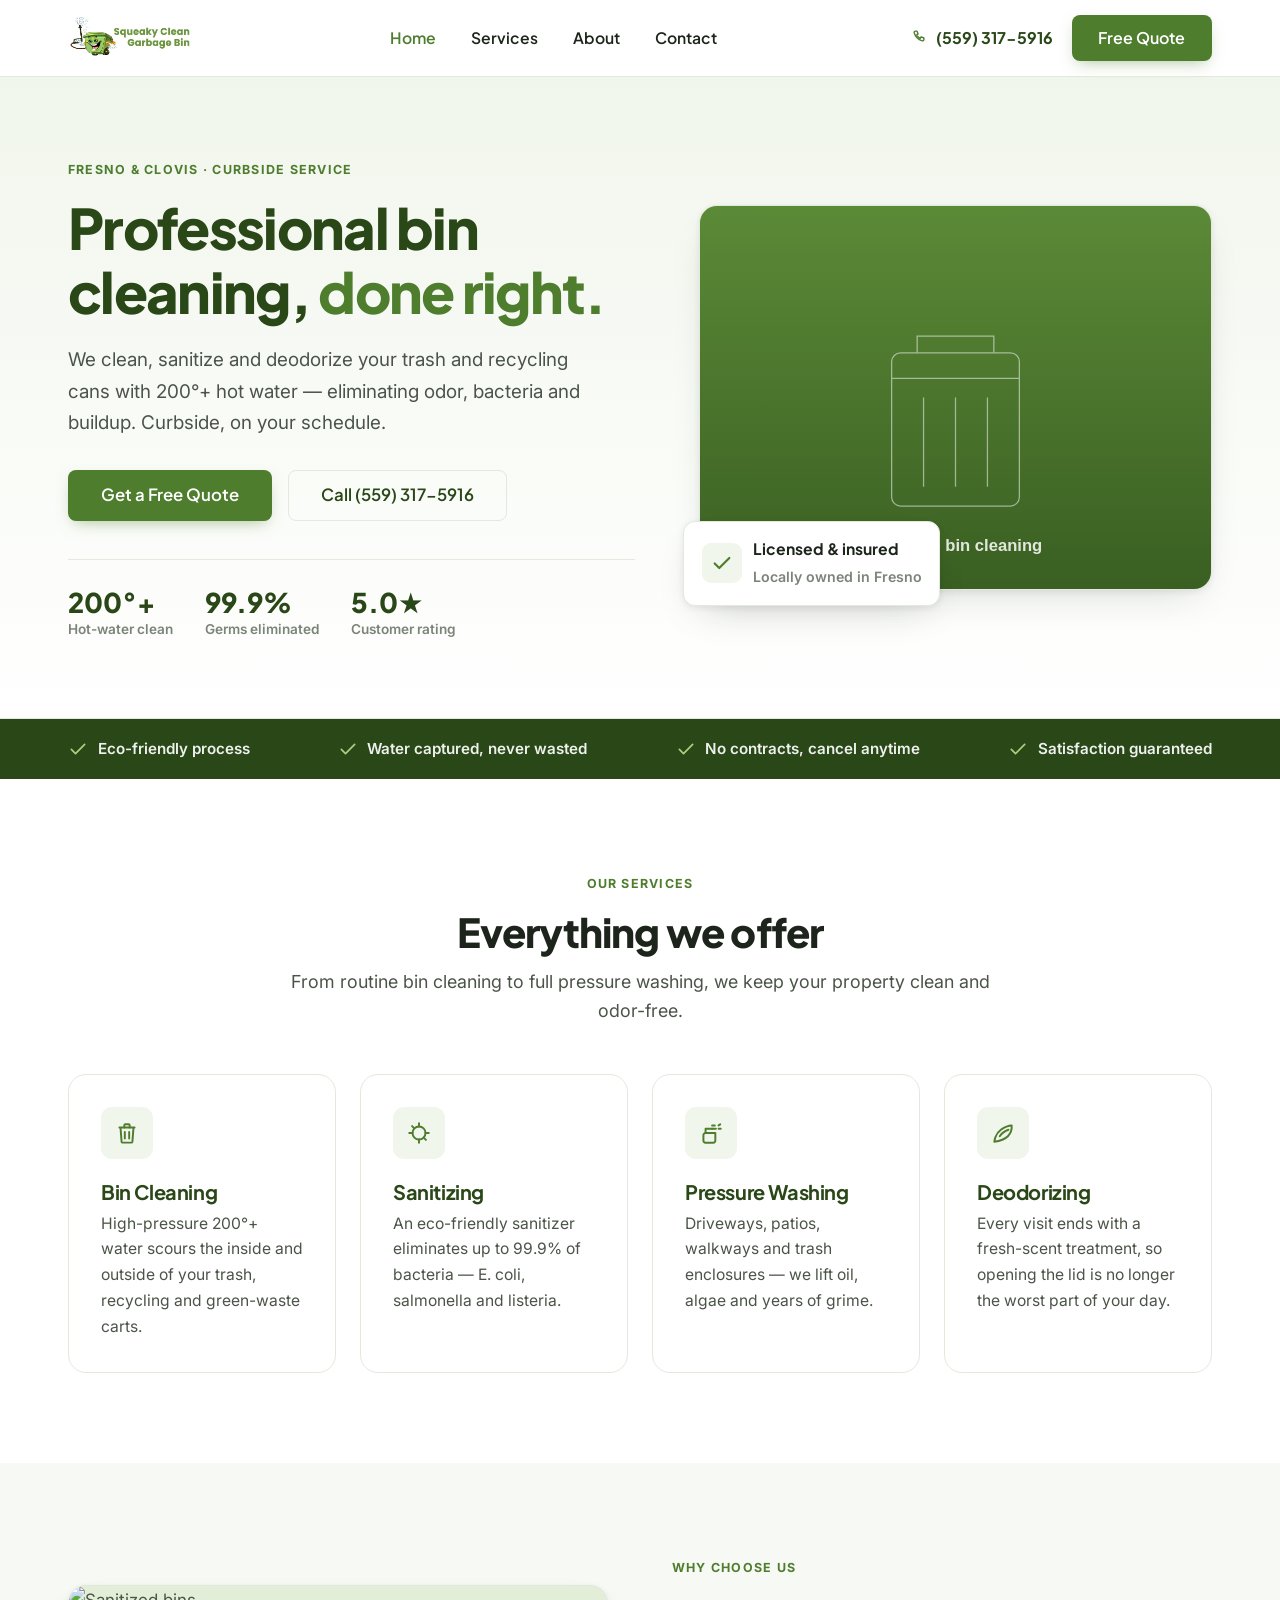
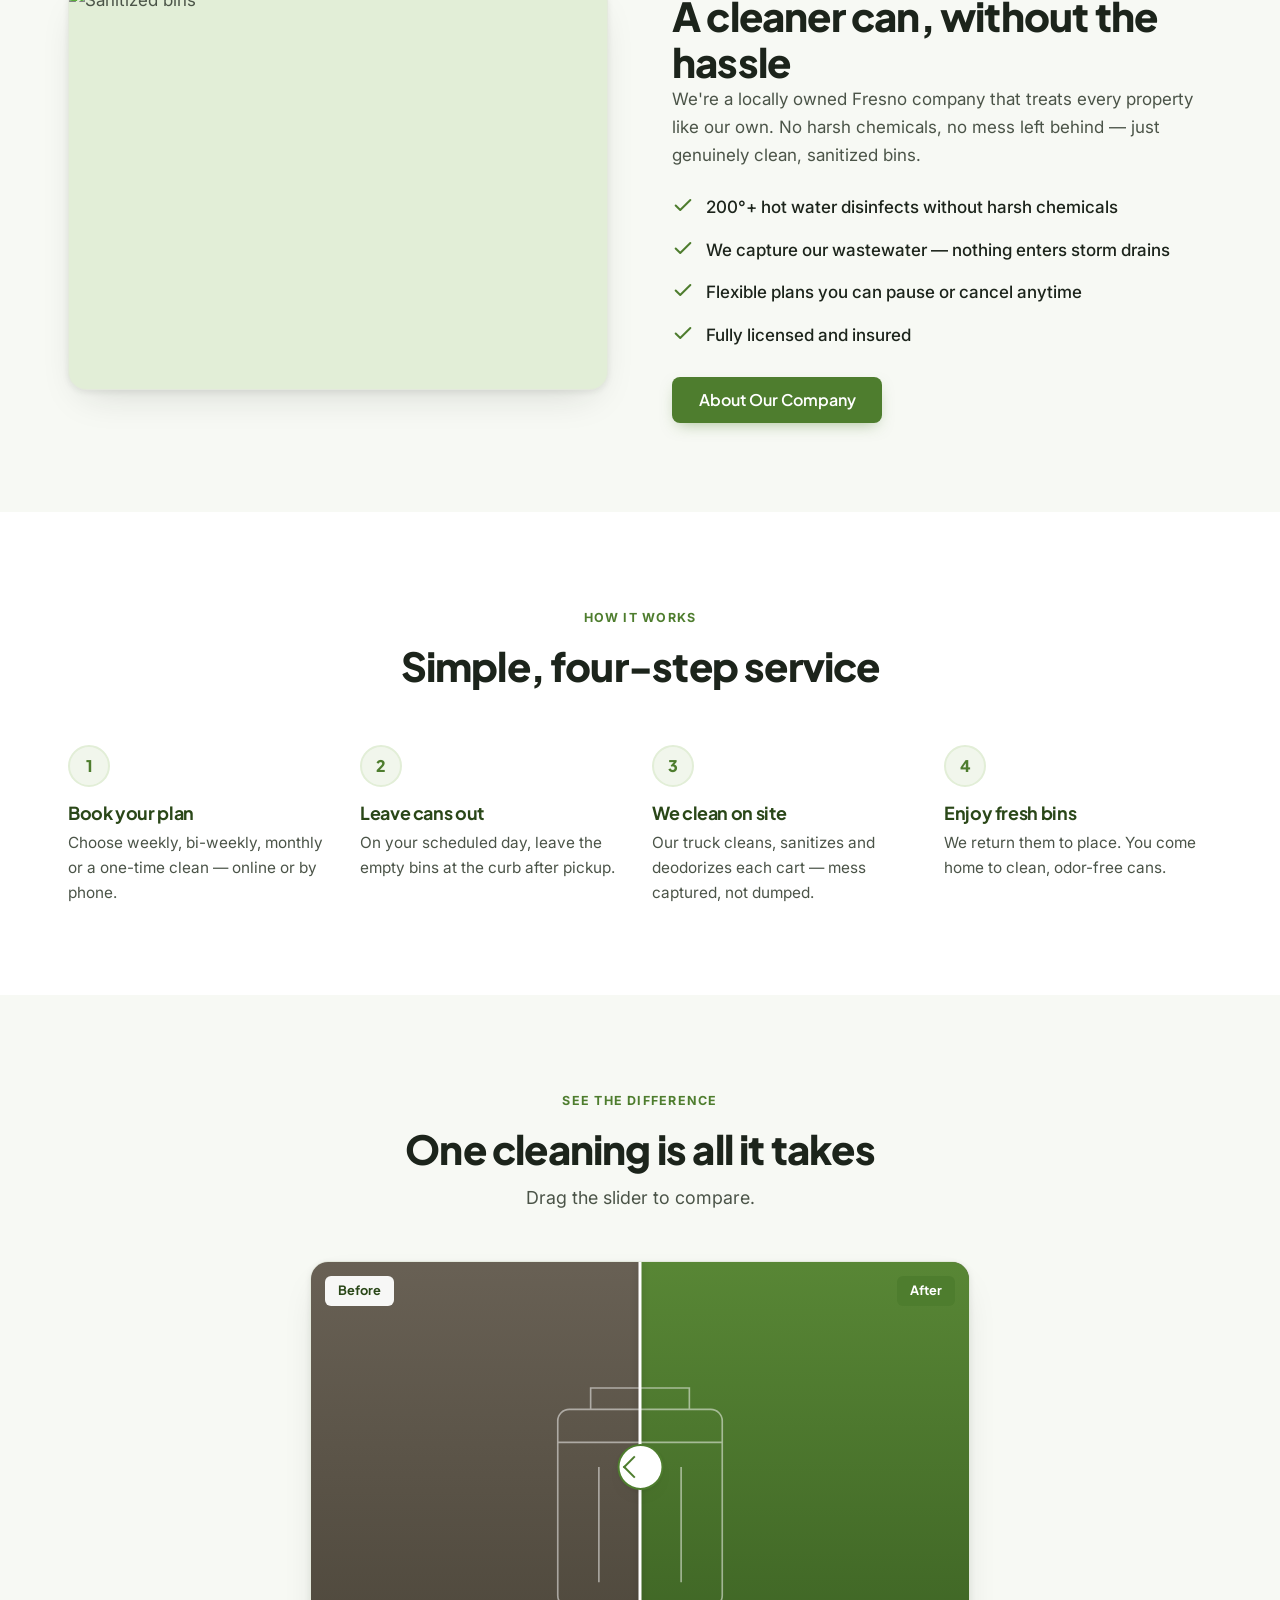
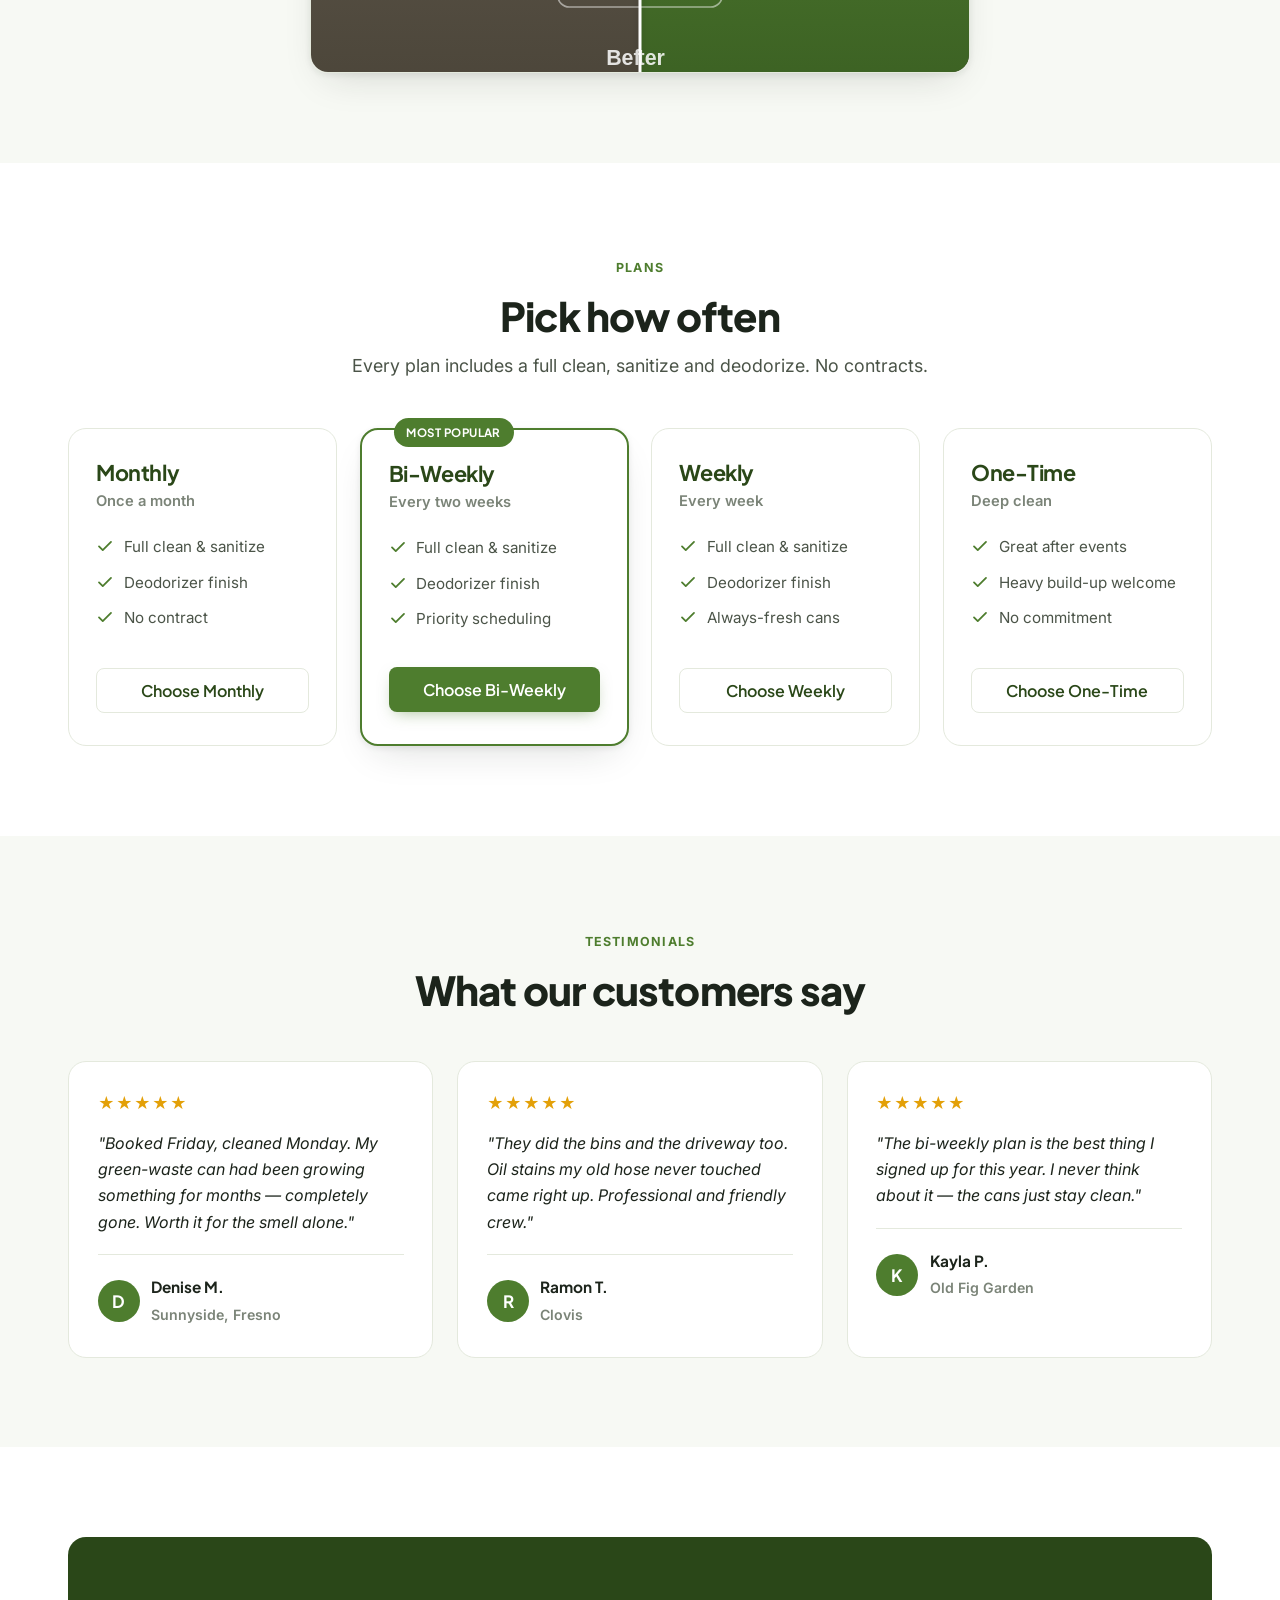
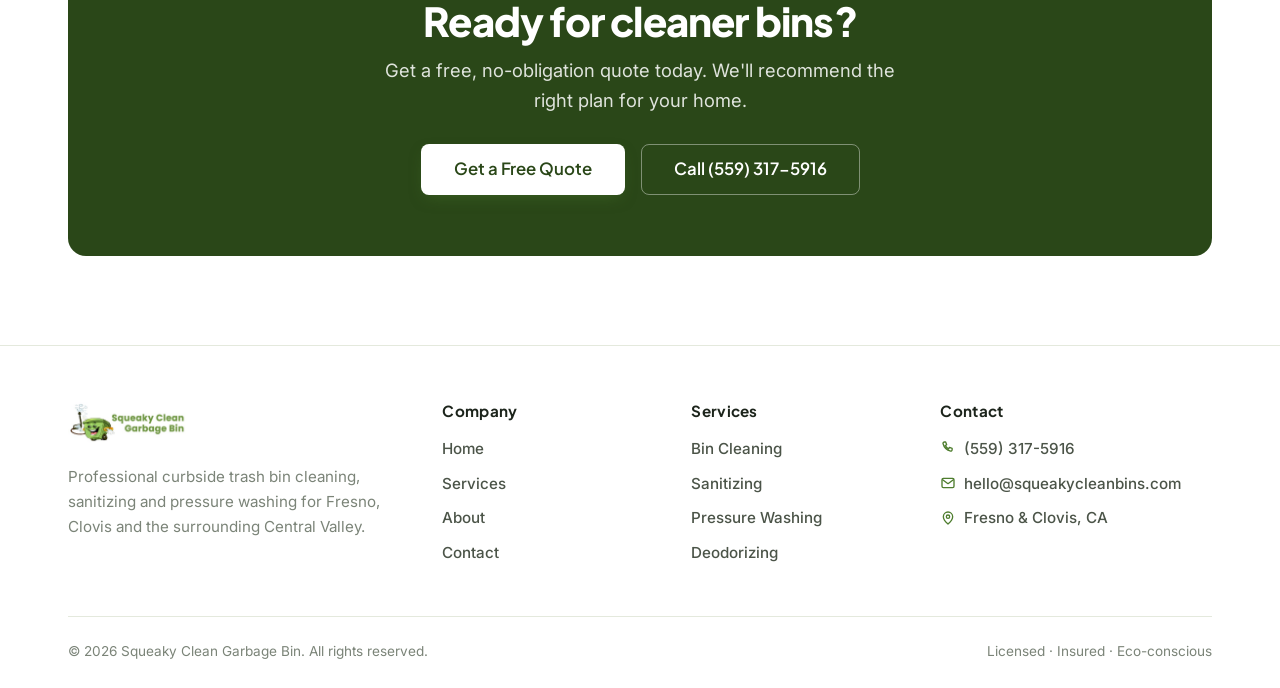
==== commit 2f399850: "updated" ====
--- a/index.html
+++ b/index.html
@@ -4,11 +4,11 @@
 <meta charset="UTF-8">
 <meta name="viewport" content="width=device-width, initial-scale=1">
 <title>Squeaky Clean Garbage Bin — Bin Cleaning & Pressure Washing in Fresno, CA</title>
-<meta name="description" content="Fresno & Clovis curbside trash bin cleaning, sanitizing & pressure washing. 200°+ hot water, eco-friendly, family-owned. Call 559-317-5916 for a free quote.">
+<meta name="description" content="Professional curbside trash bin cleaning, sanitizing and pressure washing in Fresno & Clovis, CA. 200°+ hot water, eco-friendly, fully insured. Call 559-317-5916.">
 <link rel="icon" href="assets/mascot.png" type="image/png">
 <link rel="preconnect" href="https://fonts.googleapis.com">
 <link rel="preconnect" href="https://fonts.gstatic.com" crossorigin>
-<link href="https://fonts.googleapis.com/css2?family=Baloo+2:wght@500;600;700;800&family=Nunito+Sans:wght@400;600;700;800;900&display=swap" rel="stylesheet">
+<link href="https://fonts.googleapis.com/css2?family=Plus+Jakarta+Sans:wght@500;600;700;800&family=Inter:wght@400;500;600;700&display=swap" rel="stylesheet">
 <link rel="stylesheet" href="styles.css">
 </head>
 <body>
@@ -23,168 +23,172 @@
       <a href="about.html">About</a>
       <a href="contact.html">Contact</a>
     </nav>
-    <a class="top-phone" href="tel:5593175916">
-      <svg viewBox="0 0 24 24" fill="none" stroke="currentColor" stroke-width="2.2" stroke-linecap="round" stroke-linejoin="round"><path d="M6.5 3h2l1.5 4-2 1.2a11 11 0 0 0 5 5l1.2-2 4 1.5v2a2 2 0 0 1-2.2 2A16 16 0 0 1 4.5 5.2 2 2 0 0 1 6.5 3Z"/></svg>
-      559-317-5916
-    </a>
+    <div class="top-right">
+      <a class="top-phone" href="tel:5593175916"><svg viewBox="0 0 24 24" fill="none" stroke="currentColor" stroke-width="2" stroke-linecap="round" stroke-linejoin="round"><path d="M6.5 3h2l1.5 4-2 1.2a11 11 0 0 0 5 5l1.2-2 4 1.5v2a2 2 0 0 1-2.2 2A16 16 0 0 1 4.5 5.2 2 2 0 0 1 6.5 3Z"/></svg>(559) 317-5916</a>
+      <a class="btn btn-primary" href="contact.html">Free Quote</a>
+    </div>
     <button class="burger" id="burger" aria-label="Menu"><span></span><span></span><span></span></button>
   </div>
 </header>
 
 <!-- HERO -->
 <section class="hero">
-  <div class="wrap hero-in">
+  <div class="wrap">
     <div class="hero-copy">
-      <span class="hero-tag">🚛 Serving Fresno &amp; Clovis &nbsp;·&nbsp; <b>5-Star Rated</b></span>
-      <h1>Your bins,<br><span class="l2 mark g">scrubbed spotless.</span></h1>
-      <p class="hero-sub">We blast your trash cans with 200°+ hot water so they stop stinking up your garage. You leave 'em at the curb — we do the gross part.</p>
+      <span class="eyebrow">Fresno &amp; Clovis · Curbside Service</span>
+      <h1>Professional bin cleaning, <span>done right.</span></h1>
+      <p class="hero-sub">We clean, sanitize and deodorize your trash and recycling cans with 200°+ hot water — eliminating odor, bacteria and buildup. Curbside, on your schedule.</p>
       <div class="hero-btns">
-        <a class="btn btn-yellow btn-lg" href="contact.html">Get a free quote</a>
-        <a class="btn btn-white btn-lg" href="tel:5593175916">Call now</a>
-      </div>
-      <div class="hero-note"><span class="stars">★★★★★</span> Loved by neighbors all over the Central Valley</div>
-    </div>
-    <div class="hero-art">
-      <div class="blob"></div>
-      <img class="mascot" src="assets/mascot.png" alt="Squeaky the clean bin mascot">
-      <span class="pop p1">200°+ hot water 🔥</span>
-      <span class="pop p2">Smells amazing ✨</span>
-    </div>
-  </div>
-  <svg class="wave" viewBox="0 0 1440 80" preserveAspectRatio="none" xmlns="http://www.w3.org/2000/svg">
-    <path d="M0,40 C240,80 480,0 720,30 C960,60 1200,10 1440,40 L1440,80 L0,80 Z" fill="#2c4d14"/>
-  </svg>
-</section>
-
-<!-- MARQUEE STRIP -->
-<div class="strip">
-  <div class="strip-track">
-    <span>Trash Bin Cleaning <i class="dot">●</i> Sanitizing &amp; Disinfecting <i class="dot">●</i> Pressure Washing <i class="dot">●</i> Deodorizing <i class="dot">●</i> Driveways &amp; Patios <i class="dot">●</i> HOA &amp; Commercial <i class="dot">●</i></span>
-    <span aria-hidden="true">Trash Bin Cleaning <i class="dot">●</i> Sanitizing &amp; Disinfecting <i class="dot">●</i> Pressure Washing <i class="dot">●</i> Deodorizing <i class="dot">●</i> Driveways &amp; Patios <i class="dot">●</i> HOA &amp; Commercial <i class="dot">●</i></span>
+        <a class="btn btn-primary btn-lg" href="contact.html">Get a Free Quote</a>
+        <a class="btn btn-outline btn-lg" href="tel:5593175916">Call (559) 317-5916</a>
+      </div>
+      <div class="hero-trust">
+        <div class="t"><b>200°+</b><small>Hot-water clean</small></div>
+        <div class="t"><b>99.9%</b><small>Germs eliminated</small></div>
+        <div class="t"><b>5.0★</b><small>Customer rating</small></div>
+      </div>
+    </div>
+    <div class="hero-media">
+      <img class="shot" src="assets/hero-photo.svg" alt="Clean curbside bins">
+      <div class="hero-card">
+        <span class="ck"><svg viewBox="0 0 24 24" fill="none" stroke="currentColor" stroke-width="2.4" stroke-linecap="round" stroke-linejoin="round"><path d="M4 12.5 9 17.5 20 6.5"/></svg></span>
+        <span><b>Licensed &amp; insured</b><small>Locally owned in Fresno</small></span>
+      </div>
+    </div>
+  </div>
+</section>
+
+<!-- TRUST BAR -->
+<div class="trustbar">
+  <div class="wrap">
+    <div class="ti"><svg viewBox="0 0 24 24" fill="none" stroke="currentColor" stroke-width="2" stroke-linecap="round" stroke-linejoin="round"><path d="M4 12.5 9 17.5 20 6.5"/></svg> Eco-friendly process</div>
+    <div class="ti"><svg viewBox="0 0 24 24" fill="none" stroke="currentColor" stroke-width="2" stroke-linecap="round" stroke-linejoin="round"><path d="M4 12.5 9 17.5 20 6.5"/></svg> Water captured, never wasted</div>
+    <div class="ti"><svg viewBox="0 0 24 24" fill="none" stroke="currentColor" stroke-width="2" stroke-linecap="round" stroke-linejoin="round"><path d="M4 12.5 9 17.5 20 6.5"/></svg> No contracts, cancel anytime</div>
+    <div class="ti"><svg viewBox="0 0 24 24" fill="none" stroke="currentColor" stroke-width="2" stroke-linecap="round" stroke-linejoin="round"><path d="M4 12.5 9 17.5 20 6.5"/></svg> Satisfaction guaranteed</div>
   </div>
 </div>
 
-<!-- SERVICES as big alternating rows -->
-<section class="svc">
-  <div class="wrap">
-
-    <div class="svc-row rv">
-      <div class="svc-text">
-        <span class="svc-num">What we do best</span>
-        <h2>Bin cleaning that<br>actually works</h2>
-        <p>Your cans get hit inside and out with pressurized 200°+ water — breaking down the caked-on gunk a garden hose just smears around. Then we sanitize and deodorize so the funk doesn't come back next week.</p>
-        <ul class="svc-list">
-          <li><svg viewBox="0 0 24 24" fill="none" stroke="currentColor" stroke-width="3" stroke-linecap="round" stroke-linejoin="round"><path d="M4 12.5 9 17.5 20 6.5"/></svg> Kills 99.9% of germs &amp; bacteria</li>
-          <li><svg viewBox="0 0 24 24" fill="none" stroke="currentColor" stroke-width="3" stroke-linecap="round" stroke-linejoin="round"><path d="M4 12.5 9 17.5 20 6.5"/></svg> We bring our own water</li>
-          <li><svg viewBox="0 0 24 24" fill="none" stroke="currentColor" stroke-width="3" stroke-linecap="round" stroke-linejoin="round"><path d="M4 12.5 9 17.5 20 6.5"/></svg> Nothing runs into the gutter</li>
-        </ul>
-      </div>
-      <div class="svc-art">
-        <div class="frame"><img src="assets/mascot.png" alt="Clean bin"></div>
-      </div>
-    </div>
-
-    <div class="svc-row rv">
-      <div class="svc-text">
-        <span class="svc-num">Curb appeal</span>
-        <h2>Pressure washing<br>for the whole place</h2>
-        <p>Driveways, patios, walkways, steps and trash enclosures. We lift oil stains, algae and years of grime so the front of your home looks bright again — not just the bins.</p>
-        <ul class="svc-list">
-          <li><svg viewBox="0 0 24 24" fill="none" stroke="currentColor" stroke-width="3" stroke-linecap="round" stroke-linejoin="round"><path d="M4 12.5 9 17.5 20 6.5"/></svg> Driveways, patios &amp; walkways</li>
-          <li><svg viewBox="0 0 24 24" fill="none" stroke="currentColor" stroke-width="3" stroke-linecap="round" stroke-linejoin="round"><path d="M4 12.5 9 17.5 20 6.5"/></svg> Oil &amp; algae lifted out</li>
-          <li><svg viewBox="0 0 24 24" fill="none" stroke="currentColor" stroke-width="3" stroke-linecap="round" stroke-linejoin="round"><path d="M4 12.5 9 17.5 20 6.5"/></svg> Bundle it with your bin clean</li>
-        </ul>
-      </div>
-      <div class="svc-art">
-        <div class="frame"><img src="assets/fallback-service.svg" alt="Pressure washing"></div>
-      </div>
-    </div>
-
-  </div>
-</section>
-
-<!-- HOW IT WORKS (dark) -->
-<svg class="wave" viewBox="0 0 1440 80" preserveAspectRatio="none" xmlns="http://www.w3.org/2000/svg"><path d="M0,40 C240,0 480,80 720,50 C960,20 1200,70 1440,40 L1440,0 L0,0 Z" fill="#fbf6e9"/></svg>
-<section class="how sec">
-  <div class="wrap">
-    <div class="sec-head">
-      <h2>Three steps. That's it.</h2>
-      <p class="lead">You don't lift a finger past taking the cans to the curb. We handle everything else.</p>
-    </div>
-    <div class="how-steps">
-      <div class="how-step rv"><div class="n">1</div><h3>Book it</h3><p>Pick weekly, bi-weekly, monthly or a one-time deep clean. Two minutes online or by phone.</p></div>
-      <div class="how-step rv"><div class="n">2</div><h3>Leave cans out</h3><p>On your day, just leave the empty bins at the curb after the garbage truck rolls by.</p></div>
-      <div class="how-step rv"><div class="n">3</div><h3>We make 'em shine</h3><p>We scrub, sanitize, deodorize and put them back. You come home to fresh, clean cans.</p></div>
-    </div>
-  </div>
-</section>
-<svg class="wave flip" viewBox="0 0 1440 80" preserveAspectRatio="none" xmlns="http://www.w3.org/2000/svg"><path d="M0,40 C240,0 480,80 720,50 C960,20 1200,70 1440,40 L1440,0 L0,0 Z" fill="#fbf6e9"/></svg>
+<!-- SERVICES -->
+<section class="sec">
+  <div class="wrap">
+    <div class="sec-head center rv">
+      <span class="eyebrow">Our Services</span>
+      <h2>Everything we offer</h2>
+      <p>From routine bin cleaning to full pressure washing, we keep your property clean and odor-free.</p>
+    </div>
+    <div class="svc-grid">
+      <div class="svc rv">
+        <div class="ic"><svg viewBox="0 0 24 24" fill="none" stroke="currentColor" stroke-width="1.8" stroke-linecap="round" stroke-linejoin="round"><path d="M5 7h14M6 7l1 13a1 1 0 0 0 1 .9h8a1 1 0 0 0 1-.9L18 7"/><path d="M9.5 7V5a1 1 0 0 1 1-1h3a1 1 0 0 1 1 1v2"/><path d="M10 11v6M14 11v6"/></svg></div>
+        <h3>Bin Cleaning</h3>
+        <p>High-pressure 200°+ water scours the inside and outside of your trash, recycling and green-waste carts.</p>
+      </div>
+      <div class="svc rv">
+        <div class="ic"><svg viewBox="0 0 24 24" fill="none" stroke="currentColor" stroke-width="1.8" stroke-linecap="round" stroke-linejoin="round"><circle cx="12" cy="12" r="6"/><path d="M12 6V3M12 21v-3M6 12H3M21 12h-3M7.7 7.7 5.6 5.6M18.4 18.4l-2.1-2.1"/></svg></div>
+        <h3>Sanitizing</h3>
+        <p>An eco-friendly sanitizer eliminates up to 99.9% of bacteria — E. coli, salmonella and listeria.</p>
+      </div>
+      <div class="svc rv">
+        <div class="ic"><svg viewBox="0 0 24 24" fill="none" stroke="currentColor" stroke-width="1.8" stroke-linecap="round" stroke-linejoin="round"><path d="M7 21h7a2 2 0 0 0 2-2v-7H7a2 2 0 0 0-2 2v5a2 2 0 0 0 2 2Z"/><path d="M7 12V8h6"/><path d="M13 5h2.5M13 8h3.5M19 5l1.5-1M19 8h2"/></svg></div>
+        <h3>Pressure Washing</h3>
+        <p>Driveways, patios, walkways and trash enclosures — we lift oil, algae and years of grime.</p>
+      </div>
+      <div class="svc rv">
+        <div class="ic"><svg viewBox="0 0 24 24" fill="none" stroke="currentColor" stroke-width="1.8" stroke-linecap="round" stroke-linejoin="round"><path d="M4 20s.5-7 6-11 10-4 10-4 .5 6-3.5 10S4 20 4 20Z"/><path d="M9 15c2-3 5-5 8-6"/></svg></div>
+        <h3>Deodorizing</h3>
+        <p>Every visit ends with a fresh-scent treatment, so opening the lid is no longer the worst part of your day.</p>
+      </div>
+    </div>
+  </div>
+</section>
+
+<!-- FEATURE SPLIT -->
+<section class="sec alt">
+  <div class="wrap split alt">
+    <div class="split-media rv"><img src="assets/photo-clean.svg" alt="Sanitized bins"></div>
+    <div class="rv">
+      <span class="eyebrow">Why Choose Us</span>
+      <h2>A cleaner can, without the hassle</h2>
+      <p>We're a locally owned Fresno company that treats every property like our own. No harsh chemicals, no mess left behind — just genuinely clean, sanitized bins.</p>
+      <ul class="check-list">
+        <li><svg viewBox="0 0 24 24" fill="none" stroke="currentColor" stroke-width="2.2" stroke-linecap="round" stroke-linejoin="round"><path d="M4 12.5 9 17.5 20 6.5"/></svg> 200°+ hot water disinfects without harsh chemicals</li>
+        <li><svg viewBox="0 0 24 24" fill="none" stroke="currentColor" stroke-width="2.2" stroke-linecap="round" stroke-linejoin="round"><path d="M4 12.5 9 17.5 20 6.5"/></svg> We capture our wastewater — nothing enters storm drains</li>
+        <li><svg viewBox="0 0 24 24" fill="none" stroke="currentColor" stroke-width="2.2" stroke-linecap="round" stroke-linejoin="round"><path d="M4 12.5 9 17.5 20 6.5"/></svg> Flexible plans you can pause or cancel anytime</li>
+        <li><svg viewBox="0 0 24 24" fill="none" stroke="currentColor" stroke-width="2.2" stroke-linecap="round" stroke-linejoin="round"><path d="M4 12.5 9 17.5 20 6.5"/></svg> Fully licensed and insured</li>
+      </ul>
+      <div style="margin-top:1.8rem"><a class="btn btn-primary" href="about.html">About Our Company</a></div>
+    </div>
+  </div>
+</section>
+
+<!-- PROCESS -->
+<section class="sec">
+  <div class="wrap">
+    <div class="sec-head center rv"><span class="eyebrow">How It Works</span><h2>Simple, four-step service</h2></div>
+    <div class="steps">
+      <div class="step rv"><div class="num"></div><h3>Book your plan</h3><p>Choose weekly, bi-weekly, monthly or a one-time clean — online or by phone.</p></div>
+      <div class="step rv"><div class="num"></div><h3>Leave cans out</h3><p>On your scheduled day, leave the empty bins at the curb after pickup.</p></div>
+      <div class="step rv"><div class="num"></div><h3>We clean on site</h3><p>Our truck cleans, sanitizes and deodorizes each cart — mess captured, not dumped.</p></div>
+      <div class="step rv"><div class="num"></div><h3>Enjoy fresh bins</h3><p>We return them to place. You come home to clean, odor-free cans.</p></div>
+    </div>
+  </div>
+</section>
+
+<!-- BEFORE/AFTER -->
+<section class="sec alt">
+  <div class="wrap">
+    <div class="sec-head center rv"><span class="eyebrow">See the Difference</span><h2>One cleaning is all it takes</h2><p>Drag the slider to compare.</p></div>
+    <div class="ba rv">
+      <img class="before-img" src="assets/before.svg" alt="Before cleaning">
+      <img class="after-img" src="assets/after.svg" alt="After cleaning">
+      <span class="tg b">Before</span><span class="tg a">After</span>
+      <div class="handle"></div>
+    </div>
+  </div>
+</section>
 
 <!-- PLANS -->
-<section class="plans-sec sec">
-  <div class="wrap">
-    <div class="sec-head mid">
-      <h2>Pick how often</h2>
-      <p>Every plan is a full clean, sanitize &amp; deodorize. No contracts — pause or cancel whenever.</p>
-    </div>
+<section class="sec">
+  <div class="wrap">
+    <div class="sec-head center rv"><span class="eyebrow">Plans</span><h2>Pick how often</h2><p>Every plan includes a full clean, sanitize and deodorize. No contracts.</p></div>
     <div class="plans">
-      <div class="ticket rv">
-        <h3>Monthly</h3><div class="freq">Once a month</div>
-        <ul><li>Full clean &amp; sanitize</li><li>Deodorizer finish</li><li>No contract</li></ul>
-        <a class="btn btn-white" href="contact.html">Choose</a>
-      </div>
-      <div class="ticket hot rv">
-        <span class="flag">⭐ Most popular</span>
-        <h3>Bi-Weekly</h3><div class="freq">Every two weeks</div>
-        <ul><li>Full clean &amp; sanitize</li><li>Deodorizer finish</li><li>Priority scheduling</li></ul>
-        <a class="btn btn-yellow" href="contact.html">Choose</a>
-      </div>
-      <div class="ticket rv">
-        <h3>Weekly</h3><div class="freq">Every week</div>
-        <ul><li>Full clean &amp; sanitize</li><li>Deodorizer finish</li><li>Always-fresh cans</li></ul>
-        <a class="btn btn-white" href="contact.html">Choose</a>
-      </div>
-      <div class="ticket rv">
-        <h3>One-Time</h3><div class="freq">Deep clean</div>
-        <ul><li>Great after a party</li><li>Heavy build-up OK</li><li>Zero commitment</li></ul>
-        <a class="btn btn-white" href="contact.html">Choose</a>
-      </div>
-    </div>
-  </div>
-</section>
-
-<!-- REVIEWS -->
-<section class="reviews-sec sec">
-  <div class="wrap">
-    <div class="sec-head mid"><h2>Neighbors are into it</h2></div>
-    <div class="reviews">
-      <div class="review rv">
-        <div class="stars">★★★★★</div>
-        <p>"Booked Friday, cleaned Monday. My green-waste can had been growing something for months — gone. Worth it for the smell alone."</p>
-        <div class="by"><span class="av">D</span><div>Denise M.<small>Sunnyside, Fresno</small></div></div>
-      </div>
-      <div class="review rv">
-        <div class="stars">★★★★★</div>
-        <p>"They did the bins and talked me into the driveway too. Oil stains my old hose never touched came right up. Great crew."</p>
-        <div class="by"><span class="av">R</span><div>Ramon T.<small>Clovis</small></div></div>
-      </div>
-      <div class="review rv">
-        <div class="stars">★★★★★</div>
-        <p>"Bi-weekly plan is the best thing I signed up for this year. I never think about it — cans just stay clean."</p>
-        <div class="by"><span class="av">K</span><div>Kayla P.<small>Old Fig Garden</small></div></div>
-      </div>
-    </div>
-  </div>
-</section>
-
-<!-- BIG CTA -->
-<section class="bigcta">
-  <div class="wrap">
-    <h2>Ready for bins that<br>don't make you gag?</h2>
-    <p>Free quote. Friendly humans. Real clean.</p>
-    <div class="btns">
-      <a class="btn btn-green btn-lg" href="contact.html">Get my free quote</a>
-      <a class="btn btn-white btn-lg" href="tel:5593175916">📞 559-317-5916</a>
+      <div class="plan rv"><h3>Monthly</h3><div class="freq">Once a month</div>
+        <ul><li><svg viewBox="0 0 24 24" fill="none" stroke="currentColor" stroke-width="2.4" stroke-linecap="round" stroke-linejoin="round"><path d="M4 12.5 9 17.5 20 6.5"/></svg>Full clean &amp; sanitize</li><li><svg viewBox="0 0 24 24" fill="none" stroke="currentColor" stroke-width="2.4" stroke-linecap="round" stroke-linejoin="round"><path d="M4 12.5 9 17.5 20 6.5"/></svg>Deodorizer finish</li><li><svg viewBox="0 0 24 24" fill="none" stroke="currentColor" stroke-width="2.4" stroke-linecap="round" stroke-linejoin="round"><path d="M4 12.5 9 17.5 20 6.5"/></svg>No contract</li></ul>
+        <a class="btn btn-outline" href="contact.html">Choose Monthly</a></div>
+      <div class="plan featured rv"><span class="tag">Most Popular</span><h3>Bi-Weekly</h3><div class="freq">Every two weeks</div>
+        <ul><li><svg viewBox="0 0 24 24" fill="none" stroke="currentColor" stroke-width="2.4" stroke-linecap="round" stroke-linejoin="round"><path d="M4 12.5 9 17.5 20 6.5"/></svg>Full clean &amp; sanitize</li><li><svg viewBox="0 0 24 24" fill="none" stroke="currentColor" stroke-width="2.4" stroke-linecap="round" stroke-linejoin="round"><path d="M4 12.5 9 17.5 20 6.5"/></svg>Deodorizer finish</li><li><svg viewBox="0 0 24 24" fill="none" stroke="currentColor" stroke-width="2.4" stroke-linecap="round" stroke-linejoin="round"><path d="M4 12.5 9 17.5 20 6.5"/></svg>Priority scheduling</li></ul>
+        <a class="btn btn-primary" href="contact.html">Choose Bi-Weekly</a></div>
+      <div class="plan rv"><h3>Weekly</h3><div class="freq">Every week</div>
+        <ul><li><svg viewBox="0 0 24 24" fill="none" stroke="currentColor" stroke-width="2.4" stroke-linecap="round" stroke-linejoin="round"><path d="M4 12.5 9 17.5 20 6.5"/></svg>Full clean &amp; sanitize</li><li><svg viewBox="0 0 24 24" fill="none" stroke="currentColor" stroke-width="2.4" stroke-linecap="round" stroke-linejoin="round"><path d="M4 12.5 9 17.5 20 6.5"/></svg>Deodorizer finish</li><li><svg viewBox="0 0 24 24" fill="none" stroke="currentColor" stroke-width="2.4" stroke-linecap="round" stroke-linejoin="round"><path d="M4 12.5 9 17.5 20 6.5"/></svg>Always-fresh cans</li></ul>
+        <a class="btn btn-outline" href="contact.html">Choose Weekly</a></div>
+      <div class="plan rv"><h3>One-Time</h3><div class="freq">Deep clean</div>
+        <ul><li><svg viewBox="0 0 24 24" fill="none" stroke="currentColor" stroke-width="2.4" stroke-linecap="round" stroke-linejoin="round"><path d="M4 12.5 9 17.5 20 6.5"/></svg>Great after events</li><li><svg viewBox="0 0 24 24" fill="none" stroke="currentColor" stroke-width="2.4" stroke-linecap="round" stroke-linejoin="round"><path d="M4 12.5 9 17.5 20 6.5"/></svg>Heavy build-up welcome</li><li><svg viewBox="0 0 24 24" fill="none" stroke="currentColor" stroke-width="2.4" stroke-linecap="round" stroke-linejoin="round"><path d="M4 12.5 9 17.5 20 6.5"/></svg>No commitment</li></ul>
+        <a class="btn btn-outline" href="contact.html">Choose One-Time</a></div>
+    </div>
+  </div>
+</section>
+
+<!-- TESTIMONIALS -->
+<section class="sec alt">
+  <div class="wrap">
+    <div class="sec-head center rv"><span class="eyebrow">Testimonials</span><h2>What our customers say</h2></div>
+    <div class="quotes">
+      <div class="quote rv"><div class="stars">★★★★★</div><p>"Booked Friday, cleaned Monday. My green-waste can had been growing something for months — completely gone. Worth it for the smell alone."</p><div class="by"><span class="av">D</span><div><b>Denise M.</b><small>Sunnyside, Fresno</small></div></div></div>
+      <div class="quote rv"><div class="stars">★★★★★</div><p>"They did the bins and the driveway too. Oil stains my old hose never touched came right up. Professional and friendly crew."</p><div class="by"><span class="av">R</span><div><b>Ramon T.</b><small>Clovis</small></div></div></div>
+      <div class="quote rv"><div class="stars">★★★★★</div><p>"The bi-weekly plan is the best thing I signed up for this year. I never think about it — the cans just stay clean."</p><div class="by"><span class="av">K</span><div><b>Kayla P.</b><small>Old Fig Garden</small></div></div></div>
+    </div>
+  </div>
+</section>
+
+<!-- CTA -->
+<section class="sec">
+  <div class="wrap">
+    <div class="cta rv">
+      <h2>Ready for cleaner bins?</h2>
+      <p>Get a free, no-obligation quote today. We'll recommend the right plan for your home.</p>
+      <div class="btns">
+        <a class="btn btn-primary btn-lg" href="contact.html">Get a Free Quote</a>
+        <a class="btn btn-outline btn-lg" href="tel:5593175916">Call (559) 317-5916</a>
+      </div>
     </div>
   </div>
 </section>
@@ -194,16 +198,20 @@
   <div class="wrap">
     <div class="foot-top">
       <div>
-        <img class="flogo" src="assets/logo-trans.png" alt="Squeaky Clean Garbage Bin">
-        <p class="blurb">Curbside trash bin cleaning, sanitizing &amp; pressure washing for Fresno, Clovis and the Central Valley. Family-owned &amp; a little obsessed with clean.</p>
-      </div>
-      <div><h4>Pages</h4><a href="index.html">Home</a><a href="services.html">Services</a><a href="about.html">About</a><a href="contact.html">Contact</a></div>
+        <img class="flogo" src="assets/logo.jpg" alt="Squeaky Clean Garbage Bin">
+        <p class="blurb">Professional curbside trash bin cleaning, sanitizing and pressure washing for Fresno, Clovis and the surrounding Central Valley.</p>
+      </div>
+      <div><h4>Company</h4><a href="index.html">Home</a><a href="services.html">Services</a><a href="about.html">About</a><a href="contact.html">Contact</a></div>
       <div><h4>Services</h4><a href="services.html">Bin Cleaning</a><a href="services.html">Sanitizing</a><a href="services.html">Pressure Washing</a><a href="services.html">Deodorizing</a></div>
-      <div><h4>Get in touch</h4><a href="tel:5593175916">📞 559-317-5916</a><a href="mailto:hello@squeakycleanbins.com">✉️ hello@squeakycleanbins.com</a><a href="#">📍 Fresno &amp; Clovis, CA</a><a href="contact.html">🗓️ Weekly · Bi-weekly · Monthly</a></div>
+      <div><h4>Contact</h4>
+        <a class="ci" href="tel:5593175916"><svg viewBox="0 0 24 24" fill="none" stroke="currentColor" stroke-width="2" stroke-linecap="round" stroke-linejoin="round"><path d="M6.5 3h2l1.5 4-2 1.2a11 11 0 0 0 5 5l1.2-2 4 1.5v2a2 2 0 0 1-2.2 2A16 16 0 0 1 4.5 5.2 2 2 0 0 1 6.5 3Z"/></svg>(559) 317-5916</a>
+        <a class="ci" href="mailto:hello@squeakycleanbins.com"><svg viewBox="0 0 24 24" fill="none" stroke="currentColor" stroke-width="2" stroke-linecap="round" stroke-linejoin="round"><rect x="3" y="5" width="18" height="14" rx="2"/><path d="m4 7 8 6 8-6"/></svg>hello@squeakycleanbins.com</a>
+        <a class="ci" href="#"><svg viewBox="0 0 24 24" fill="none" stroke="currentColor" stroke-width="2" stroke-linecap="round" stroke-linejoin="round"><path d="M12 21s7-6 7-11a7 7 0 0 0-14 0c0 5 7 11 7 11Z"/><circle cx="12" cy="10" r="2.5"/></svg>Fresno &amp; Clovis, CA</a>
+      </div>
     </div>
     <div class="foot-bot">
       <span>© <span id="yr">2026</span> Squeaky Clean Garbage Bin. All rights reserved.</span>
-      <span>Licensed · Insured · EPA-conscious</span>
+      <span>Licensed · Insured · Eco-conscious</span>
     </div>
   </div>
 </footer>
--- a/styles.css
+++ b/styles.css
@@ -1,259 +1,277 @@
 /* ============================================================
-   Squeaky Clean Garbage Bin — v2 design
-   Bold local "service flyer" energy: cream paper base,
-   punchy green + sunny yellow, thick outlines, hard shadows,
-   wavy dividers, mascot as a character. No eyebrow/card-grid.
+   Squeaky Clean Garbage Bin — professional
+   Clean, trustworthy, established-business look.
+   Restrained green, generous whitespace, real structure.
    ============================================================ */
 
 :root{
-  --green:#5c8a2c; --green-dk:#3f6b1c; --green-ink:#2c4d14; --leaf:#86c440;
-  --yellow:#ffc94d; --yellow-dk:#f4a93b;
-  --cream:#fbf6e9; --cream-2:#f3ead2;
-  --ink:#241f16; --ink-soft:#5d5544; --white:#fff; --line:#e6dcc0;
-  --shadow:0 18px 40px -20px rgba(44,77,20,.45);
-  --shadow-hard:6px 6px 0 var(--green-ink);
-  --shadow-hard-y:6px 6px 0 var(--yellow-dk);
-  --r:22px; --maxw:1180px;
-  --disp:"Baloo 2", system-ui, sans-serif; --body:"Nunito Sans", system-ui, sans-serif;
+  --green:#4e7d2e;
+  --green-dk:#3a5f22;
+  --green-ink:#2a4718;
+  --green-50:#f1f6ec;
+  --green-100:#e2eed7;
+  --accent:#1f6f8b;       /* calm professional teal-blue for trust accents */
+  --ink:#1c241b;
+  --body:#4b5448;
+  --muted:#7b8478;
+  --white:#fff;
+  --bg:#ffffff;
+  --bg-alt:#f7f9f4;
+  --line:#e4e9dd;
+  --shadow:0 1px 3px rgba(28,36,27,.06), 0 8px 24px -12px rgba(28,36,27,.12);
+  --shadow-md:0 2px 6px rgba(28,36,27,.08), 0 16px 40px -16px rgba(28,36,27,.18);
+  --r:12px;
+  --r-lg:18px;
+  --maxw:1200px;
+  --disp:"Plus Jakarta Sans","Segoe UI",system-ui,sans-serif;
+  --sans:"Inter","Segoe UI",system-ui,sans-serif;
 }
 *{box-sizing:border-box}
 html{scroll-behavior:smooth;overflow-x:hidden}
-body{margin:0;font-family:var(--body);color:var(--ink);background:var(--cream);
-  line-height:1.6;font-size:1.06rem;-webkit-font-smoothing:antialiased;overflow-x:hidden}
+body{margin:0;font-family:var(--sans);color:var(--body);background:var(--bg);
+  line-height:1.65;font-size:1.0625rem;-webkit-font-smoothing:antialiased;overflow-x:hidden}
 img{max-width:100%;display:block}
-a{text-decoration:none;color:inherit}
-h1,h2,h3,h4{font-family:var(--disp);font-weight:800;line-height:1;margin:0;color:var(--green-ink)}
-h1{font-size:clamp(2.8rem,7vw,5.4rem);letter-spacing:-1.5px}
-h2{font-size:clamp(2.1rem,5vw,3.6rem);letter-spacing:-1px}
-h3{font-size:1.4rem;letter-spacing:-.3px}
+a{text-decoration:none;color:var(--green)}
+h1,h2,h3,h4{font-family:var(--disp);color:var(--ink);margin:0;line-height:1.15;font-weight:700;letter-spacing:-.02em}
+h1{font-size:clamp(2.2rem,4.6vw,3.5rem);font-weight:800;letter-spacing:-.03em}
+h2{font-size:clamp(1.7rem,3.2vw,2.5rem);font-weight:800}
+h3{font-size:1.25rem}
 p{margin:0 0 1rem}
-.wrap{max-width:var(--maxw);margin:0 auto;padding:0 24px}
-
-.mark{position:relative;white-space:nowrap;z-index:0}
-.mark::after{content:"";position:absolute;left:-4px;right:-4px;bottom:2px;height:.36em;
-  background:var(--yellow);z-index:-1;border-radius:3px;transform:rotate(-1.2deg)}
-.mark.g::after{background:var(--leaf)}
-
-.btn{display:inline-flex;align-items:center;gap:.55rem;font-family:var(--disp);font-weight:700;
-  font-size:1.08rem;padding:.95rem 1.7rem;border-radius:60px;cursor:pointer;border:3px solid var(--green-ink);
-  transition:transform .12s ease,box-shadow .12s ease;line-height:1}
-.btn-yellow{background:var(--yellow);color:var(--green-ink);box-shadow:5px 5px 0 var(--green-ink)}
-.btn-yellow:hover{transform:translate(-2px,-2px);box-shadow:7px 7px 0 var(--green-ink)}
-.btn-green{background:var(--green);color:#fff;box-shadow:5px 5px 0 var(--green-ink)}
-.btn-green:hover{transform:translate(-2px,-2px);box-shadow:7px 7px 0 var(--green-ink)}
-.btn-white{background:#fff;color:var(--green-ink);box-shadow:5px 5px 0 var(--green-ink)}
-.btn-white:hover{transform:translate(-2px,-2px);box-shadow:7px 7px 0 var(--green-ink)}
-.btn-lg{font-size:1.2rem;padding:1.1rem 2rem}
-
-.top{position:sticky;top:0;z-index:60;background:var(--cream);border-bottom:3px solid var(--green-ink)}
-.top .wrap{display:flex;align-items:center;justify-content:space-between;height:78px}
-.logo img{height:54px;width:auto}
-.nav{display:flex;align-items:center;gap:2rem}
-.nav a{font-family:var(--disp);font-weight:700;color:var(--green-ink);font-size:1.04rem}
+.wrap{max-width:var(--maxw);margin:0 auto;padding:0 28px}
+.eyebrow{display:inline-block;font-family:var(--sans);font-weight:700;font-size:.78rem;letter-spacing:.1em;
+  text-transform:uppercase;color:var(--green);margin-bottom:.9rem}
+
+/* buttons */
+.btn{display:inline-flex;align-items:center;gap:.5rem;font-family:var(--disp);font-weight:600;font-size:1rem;
+  padding:.85rem 1.6rem;border-radius:8px;cursor:pointer;border:1.5px solid transparent;transition:.18s;line-height:1}
+.btn svg{width:18px;height:18px}
+.btn-primary{background:var(--green);color:#fff;box-shadow:0 6px 16px -6px rgba(78,125,46,.5)}
+.btn-primary:hover{background:var(--green-dk);transform:translateY(-1px)}
+.btn-outline{background:transparent;color:var(--green-ink);border-color:var(--line)}
+.btn-outline:hover{border-color:var(--green);background:var(--green-50)}
+.btn-white{background:#fff;color:var(--green-ink)}
+.btn-white:hover{background:var(--green-50)}
+.btn-lg{padding:1rem 2rem;font-size:1.05rem}
+
+/* ---------- header ---------- */
+.top{position:sticky;top:0;z-index:60;background:rgba(255,255,255,.92);backdrop-filter:blur(8px);
+  border-bottom:1px solid var(--line)}
+.top .wrap{display:flex;align-items:center;justify-content:space-between;height:76px;gap:1.5rem}
+.logo img{height:46px;width:auto}
+.nav{display:flex;align-items:center;gap:2.2rem}
+.nav a{font-family:var(--disp);font-weight:600;color:var(--ink);font-size:.98rem}
 .nav a:hover{color:var(--green)}
-.nav a.on{position:relative}
-.nav a.on::after{content:"";position:absolute;left:0;right:0;bottom:-6px;height:3px;background:var(--yellow);border-radius:3px}
-.top-phone{display:flex;align-items:center;gap:.5rem;font-family:var(--disp);font-weight:800;
-  color:var(--green-ink);font-size:1.15rem;background:var(--yellow);border:3px solid var(--green-ink);
-  padding:.5rem 1.1rem;border-radius:50px;box-shadow:3px 3px 0 var(--green-ink)}
-.top-phone svg{width:18px;height:18px}
+.nav a.on{color:var(--green)}
+.top-right{display:flex;align-items:center;gap:1.2rem}
+.top-phone{display:flex;align-items:center;gap:.45rem;font-family:var(--disp);font-weight:700;color:var(--green-ink);font-size:1rem}
+.top-phone svg{width:17px;height:17px;color:var(--green)}
 .burger{display:none;flex-direction:column;gap:5px;background:none;border:none;cursor:pointer;padding:6px}
-.burger span{width:28px;height:3.5px;background:var(--green-ink);border-radius:3px;transition:.3s}
-.burger.x span:nth-child(1){transform:translateY(8.5px) rotate(45deg)}
+.burger span{width:26px;height:2.5px;background:var(--green-ink);border-radius:3px;transition:.3s}
+.burger.x span:nth-child(1){transform:translateY(7.5px) rotate(45deg)}
 .burger.x span:nth-child(2){opacity:0}
-.burger.x span:nth-child(3){transform:translateY(-8.5px) rotate(-45deg)}
-
-.hero{position:relative;background:var(--cream);padding:clamp(2.5rem,6vw,4.5rem) 0 0;overflow:hidden}
-.hero-in{display:grid;grid-template-columns:1.1fr .9fr;gap:2rem;align-items:center}
-.hero-tag{display:inline-flex;align-items:center;gap:.5rem;background:var(--green);color:#fff;
-  font-family:var(--disp);font-weight:700;font-size:.92rem;padding:.4rem 1rem;border-radius:50px;
-  margin-bottom:1.4rem;border:2.5px solid var(--green-ink)}
-.hero-tag b{color:var(--yellow)}
-.hero h1{margin-bottom:1.1rem}
-.hero h1 .l2{color:var(--green)}
-.hero-sub{font-size:1.22rem;color:var(--ink-soft);max-width:30rem;margin-bottom:1.8rem;font-weight:600}
-.hero-btns{display:flex;gap:1rem;flex-wrap:wrap;align-items:center}
-.hero-note{margin-top:1.6rem;font-weight:700;color:var(--ink-soft);display:flex;align-items:center;gap:.6rem;font-size:.98rem}
-.hero-note .stars{color:var(--yellow-dk);letter-spacing:2px;font-size:1.1rem}
-.hero-art{position:relative;display:grid;place-items:center;min-height:340px}
-.hero-art .blob{position:absolute;width:96%;aspect-ratio:1;background:var(--leaf);
-  border-radius:46% 54% 58% 42%/48% 42% 58% 52%;z-index:0;animation:morph 12s ease-in-out infinite}
-.hero-art .mascot{position:relative;z-index:2;width:78%;max-width:320px;filter:drop-shadow(0 14px 20px rgba(44,77,20,.3))}
-.hero-art .pop{position:absolute;z-index:3;background:#fff;border:3px solid var(--green-ink);border-radius:16px;
-  padding:.5rem .85rem;font-family:var(--disp);font-weight:800;color:var(--green-ink);font-size:.92rem;
-  box-shadow:4px 4px 0 var(--green-ink)}
-.hero-art .pop.p1{top:8%;left:-2%;--rot:-6deg;transform:rotate(-6deg);animation:bob 4s ease-in-out infinite}
-.hero-art .pop.p2{bottom:12%;right:-4%;--rot:5deg;transform:rotate(5deg);background:var(--yellow);animation:bob 4s ease-in-out infinite .8s}
-@keyframes morph{0%,100%{border-radius:46% 54% 58% 42%/48% 42% 58% 52%}50%{border-radius:58% 42% 45% 55%/55% 58% 42% 45%}}
-@keyframes bob{0%,100%{transform:translateY(0) rotate(var(--rot,-6deg))}50%{transform:translateY(-8px) rotate(var(--rot,-6deg))}}
-
-.wave{display:block;width:100%;height:auto;margin-bottom:-6px}
-.wave.flip{transform:rotate(180deg)}
-
-.strip{background:var(--green-ink);color:var(--cream);padding:.9rem 0;overflow:hidden;white-space:nowrap}
-.strip-track{display:inline-flex;gap:2.5rem;animation:scroll 22s linear infinite;font-family:var(--disp);
-  font-weight:700;font-size:1.1rem;align-items:center}
-.strip-track span{display:inline-flex;align-items:center;gap:2.5rem}
-.strip .dot{color:var(--yellow)}
-@keyframes scroll{from{transform:translateX(0)}to{transform:translateX(-50%)}}
-
-.svc{background:var(--cream)}
-.svc-row{display:grid;grid-template-columns:1fr 1fr;gap:clamp(2rem,5vw,4.5rem);align-items:center;
-  padding:clamp(2.5rem,5vw,4rem) 0}
-.svc-row:nth-child(even) .svc-art{order:2}
-.svc-num{font-family:var(--disp);font-weight:800;font-size:1.1rem;color:var(--green);
-  background:var(--cream-2);border:3px solid var(--green-ink);border-radius:50px;
-  width:fit-content;padding:.25rem 1rem;margin-bottom:1rem;display:inline-block}
-.svc-row h2{margin-bottom:.8rem}
-.svc-row p{font-size:1.12rem;color:var(--ink-soft);max-width:34rem;font-weight:500}
-.svc-list{list-style:none;padding:0;margin:1.2rem 0 0}
-.svc-list li{display:flex;align-items:center;gap:.7rem;font-weight:700;color:var(--green-ink);margin-bottom:.6rem}
-.svc-list li svg{width:22px;height:22px;flex:0 0 auto;color:var(--green)}
-.svc-art{position:relative}
-.svc-art .frame{background:var(--leaf);border:3px solid var(--green-ink);border-radius:var(--r);
-  box-shadow:var(--shadow-hard);overflow:hidden;aspect-ratio:1;display:grid;place-items:center;padding:2rem}
-.svc-row:nth-child(even) .svc-art .frame{background:var(--yellow)}
-.svc-art .frame img{width:72%;filter:drop-shadow(0 10px 14px rgba(44,77,20,.28))}
-
-.how{background:var(--green-ink);color:var(--cream);position:relative}
-.how h2{color:#fff}
-.how .lead{color:rgba(255,255,255,.8);font-size:1.15rem;max-width:34rem;font-weight:500;margin-bottom:2.5rem}
-.how-steps{display:grid;grid-template-columns:repeat(3,1fr);gap:1.6rem}
-.how-step{background:rgba(255,255,255,.06);border:3px solid var(--leaf);border-radius:var(--r);padding:2rem 1.6rem}
-.how-step .n{font-family:var(--disp);font-weight:800;font-size:2.6rem;color:var(--yellow);line-height:1;margin-bottom:.6rem}
-.how-step h3{color:#fff;margin-bottom:.5rem}
-.how-step p{color:rgba(255,255,255,.78);margin:0;font-weight:500}
-
-.plans-sec{background:var(--cream)}
-.plans{display:grid;grid-template-columns:repeat(4,1fr);gap:1.3rem}
-.ticket{background:#fff;border:3px solid var(--green-ink);border-radius:var(--r);padding:1.8rem 1.4rem;
-  position:relative;display:flex;flex-direction:column;box-shadow:var(--shadow-hard)}
-.ticket.hot{background:var(--green);color:#fff;box-shadow:var(--shadow-hard-y)}
-.ticket.hot h3,.ticket.hot .freq{color:#fff}
-.ticket .flag{position:absolute;top:-16px;left:50%;transform:translateX(-50%) rotate(-2deg);
-  background:var(--yellow);color:var(--green-ink);font-family:var(--disp);font-weight:800;font-size:.82rem;
-  padding:.25rem .9rem;border-radius:40px;border:2.5px solid var(--green-ink);white-space:nowrap}
-.ticket h3{font-size:1.5rem;margin-bottom:.1rem}
-.ticket .freq{color:var(--ink-soft);font-weight:700;margin-bottom:1rem;font-size:.95rem}
-.ticket ul{list-style:none;padding:0;margin:0 0 1.4rem;flex:1}
-.ticket li{padding-left:1.5rem;position:relative;margin-bottom:.55rem;font-weight:600;font-size:.96rem}
-.ticket li::before{content:"\2714";position:absolute;left:0;color:var(--leaf);font-weight:900}
-.ticket.hot li::before{color:var(--yellow)}
-.ticket .btn{justify-content:center;font-size:1rem;padding:.8rem 1rem}
-
-.reviews-sec{background:var(--cream-2)}
-.reviews{display:grid;grid-template-columns:repeat(3,1fr);gap:1.4rem}
-.review{background:#fff;border:3px solid var(--green-ink);border-radius:var(--r);padding:1.7rem;box-shadow:5px 5px 0 var(--leaf)}
-.review:nth-child(2){box-shadow:5px 5px 0 var(--yellow)}
-.review .stars{color:var(--yellow-dk);letter-spacing:2px;margin-bottom:.7rem;font-size:1.15rem}
-.review p{font-weight:600;color:var(--ink);font-size:1.02rem}
-.review .by{display:flex;align-items:center;gap:.7rem;margin-top:1rem;font-weight:800;color:var(--green-ink);font-family:var(--disp)}
-.review .by .av{width:40px;height:40px;border-radius:50%;background:var(--green);color:#fff;display:grid;place-items:center;border:2.5px solid var(--green-ink)}
-.review .by small{display:block;font-family:var(--body);font-weight:600;color:var(--ink-soft);font-size:.85rem}
-
-.bigcta{background:var(--yellow);border-top:3px solid var(--green-ink);border-bottom:3px solid var(--green-ink);position:relative;overflow:hidden}
-.bigcta .wrap{padding:clamp(3rem,6vw,5rem) 24px;text-align:center;position:relative;z-index:1}
-.bigcta h2{font-size:clamp(2.3rem,5.5vw,4rem);margin-bottom:.6rem}
-.bigcta p{font-size:1.3rem;font-weight:700;color:var(--green-dk);margin-bottom:1.8rem}
-.bigcta .btns{display:flex;gap:1rem;justify-content:center;flex-wrap:wrap}
-
-.foot{background:var(--green-ink);color:rgba(255,255,255,.82);padding:3.5rem 0 1.5rem}
-.foot-top{display:grid;grid-template-columns:1.5fr 1fr 1fr 1.3fr;gap:2rem}
-.foot img.flogo{height:50px;background:#fff;border-radius:12px;padding:5px 9px;border:2.5px solid var(--yellow);margin-bottom:1rem}
-.foot h4{color:var(--yellow);font-family:var(--disp);margin-bottom:1rem;font-size:1.05rem}
-.foot a{display:block;margin-bottom:.55rem;font-weight:600;color:rgba(255,255,255,.82)}
-.foot a:hover{color:var(--leaf)}
-.foot .blurb{font-weight:500;font-size:.96rem;color:rgba(255,255,255,.72)}
-.foot-bot{border-top:2px solid rgba(255,255,255,.15);margin-top:2.5rem;padding-top:1.3rem;
-  display:flex;justify-content:space-between;gap:1rem;flex-wrap:wrap;font-size:.85rem;color:rgba(255,255,255,.55)}
-
-.phead{background:var(--green-ink);color:#fff;padding:clamp(2.5rem,5vw,3.8rem) 0;border-bottom:3px solid var(--green-ink)}
-.phead .crumb{font-weight:700;color:var(--yellow);font-size:.9rem;margin-bottom:.7rem}
-.phead .crumb a{color:rgba(255,255,255,.7)}
-.phead h1{color:#fff;font-size:clamp(2.4rem,5.5vw,4rem)}
-.phead p{color:rgba(255,255,255,.82);font-size:1.18rem;max-width:40rem;margin-top:.8rem;font-weight:500}
-
-.sec{padding:clamp(3rem,6vw,5rem) 0}
-.sec-head{margin-bottom:2.5rem;max-width:42rem}
-.sec-head.mid{margin-inline:auto;text-align:center}
-.sec-head p{font-size:1.15rem;color:var(--ink-soft);font-weight:500;margin-top:.6rem}
-
-.ba{position:relative;max-width:640px;margin:0 auto;border:3px solid var(--green-ink);border-radius:var(--r);
-  overflow:hidden;box-shadow:var(--shadow-hard);aspect-ratio:16/11;user-select:none;cursor:ew-resize}
+.burger.x span:nth-child(3){transform:translateY(-7.5px) rotate(-45deg)}
+
+/* ---------- hero ---------- */
+.hero{background:linear-gradient(180deg,var(--green-50),var(--white));border-bottom:1px solid var(--line)}
+.hero .wrap{display:grid;grid-template-columns:1.05fr .95fr;gap:clamp(2rem,5vw,4.5rem);align-items:center;
+  padding:clamp(3rem,6vw,5.5rem) 28px}
+.hero h1{margin-bottom:1.3rem;color:var(--green-ink)}
+.hero h1 span{color:var(--green)}
+.hero-sub{font-size:1.18rem;color:var(--body);max-width:34rem;margin-bottom:2rem}
+.hero-btns{display:flex;gap:1rem;flex-wrap:wrap}
+.hero-trust{display:flex;gap:2rem;margin-top:2.4rem;padding-top:1.8rem;border-top:1px solid var(--line);flex-wrap:wrap}
+.hero-trust .t{display:flex;flex-direction:column}
+.hero-trust b{font-family:var(--disp);font-size:1.7rem;color:var(--green-ink);font-weight:800;line-height:1}
+.hero-trust small{color:var(--muted);font-weight:600;font-size:.85rem;margin-top:.15rem}
+.hero-media{position:relative}
+.hero-media .shot{border-radius:var(--r-lg);box-shadow:var(--shadow-md);width:100%;aspect-ratio:4/3;object-fit:cover;
+  border:1px solid var(--line);background:var(--green-100)}
+.hero-card{position:absolute;left:-16px;bottom:-16px;background:#fff;border:1px solid var(--line);
+  border-radius:var(--r);padding:.9rem 1.1rem;box-shadow:var(--shadow-md);display:flex;align-items:center;gap:.7rem}
+.hero-card .ck{width:40px;height:40px;border-radius:9px;background:var(--green-50);display:grid;place-items:center;color:var(--green);flex:0 0 auto}
+.hero-card .ck svg{width:22px;height:22px}
+.hero-card b{font-family:var(--disp);color:var(--ink);display:block;font-size:.98rem}
+.hero-card small{color:var(--muted);font-weight:600}
+
+/* ---------- trust bar ---------- */
+.trustbar{background:var(--green-ink);color:#fff}
+.trustbar .wrap{display:flex;flex-wrap:wrap;justify-content:space-between;gap:1rem 2rem;padding:1.1rem 28px}
+.trustbar .ti{display:flex;align-items:center;gap:.6rem;font-weight:600;font-size:.95rem;color:rgba(255,255,255,.92)}
+.trustbar .ti svg{width:20px;height:20px;color:#a9d27f;flex:0 0 auto}
+
+/* ---------- sections ---------- */
+.sec{padding:clamp(3.5rem,7vw,6rem) 0}
+.sec.alt{background:var(--bg-alt)}
+.sec-head{max-width:44rem;margin-bottom:3rem}
+.sec-head.center{margin-inline:auto;text-align:center}
+.sec-head p{font-size:1.12rem;color:var(--body);margin-top:.7rem}
+
+/* ---------- services grid (clean, even) ---------- */
+.svc-grid{display:grid;grid-template-columns:repeat(auto-fit,minmax(260px,1fr));gap:1.5rem}
+.svc{background:#fff;border:1px solid var(--line);border-radius:var(--r-lg);padding:2rem;transition:.2s}
+.svc:hover{box-shadow:var(--shadow-md);transform:translateY(-3px);border-color:var(--green-100)}
+.svc .ic{width:52px;height:52px;border-radius:11px;background:var(--green-50);display:grid;place-items:center;color:var(--green);margin-bottom:1.3rem}
+.svc .ic svg{width:26px;height:26px}
+.svc h3{margin-bottom:.5rem;color:var(--green-ink)}
+.svc p{margin:0;font-size:.98rem;color:var(--body)}
+
+/* ---------- feature split ---------- */
+.split{display:grid;grid-template-columns:1fr 1fr;gap:clamp(2.5rem,5vw,4.5rem);align-items:center}
+.split.alt .split-media{order:-1}
+.split-media img{border-radius:var(--r-lg);box-shadow:var(--shadow-md);width:100%;aspect-ratio:4/3;object-fit:cover;
+  border:1px solid var(--line);background:var(--green-100)}
+.check-list{list-style:none;padding:0;margin:1.5rem 0 0}
+.check-list li{display:flex;gap:.75rem;align-items:flex-start;margin-bottom:.9rem;font-weight:500;color:var(--ink)}
+.check-list li svg{width:22px;height:22px;color:var(--green);flex:0 0 auto;margin-top:1px}
+
+/* ---------- process (numbered, clean) ---------- */
+.steps{display:grid;grid-template-columns:repeat(4,1fr);gap:1.5rem;counter-reset:s}
+.step{position:relative;padding-top:.5rem}
+.step .num{counter-increment:s;font-family:var(--disp);font-weight:800;font-size:1rem;color:var(--green);
+  width:42px;height:42px;border-radius:50%;border:2px solid var(--green-100);background:var(--green-50);
+  display:grid;place-items:center;margin-bottom:1rem}
+.step .num::before{content:counter(s)}
+.step h3{font-size:1.12rem;margin-bottom:.4rem;color:var(--green-ink)}
+.step p{margin:0;font-size:.96rem;color:var(--body)}
+
+/* ---------- plans (clean cards) ---------- */
+.plans{display:grid;grid-template-columns:repeat(4,1fr);gap:1.4rem}
+.plan{background:#fff;border:1px solid var(--line);border-radius:var(--r-lg);padding:2rem 1.7rem;display:flex;
+  flex-direction:column;position:relative;transition:.2s}
+.plan:hover{box-shadow:var(--shadow-md);transform:translateY(-3px)}
+.plan.featured{border:2px solid var(--green);box-shadow:var(--shadow-md)}
+.plan .tag{position:absolute;top:-12px;left:2rem;background:var(--green);color:#fff;font-family:var(--disp);
+  font-weight:700;font-size:.72rem;letter-spacing:.04em;text-transform:uppercase;padding:.3rem .8rem;border-radius:20px}
+.plan h3{font-size:1.35rem;color:var(--green-ink);margin-bottom:.2rem}
+.plan .freq{color:var(--muted);font-weight:600;font-size:.92rem;margin-bottom:1.3rem}
+.plan ul{list-style:none;padding:0;margin:0 0 1.6rem;flex:1}
+.plan li{display:flex;gap:.6rem;align-items:flex-start;margin-bottom:.65rem;font-size:.95rem;color:var(--body)}
+.plan li svg{width:18px;height:18px;color:var(--green);flex:0 0 auto;margin-top:3px}
+.plan .btn{justify-content:center}
+
+/* ---------- testimonials ---------- */
+.quotes{display:grid;grid-template-columns:repeat(3,1fr);gap:1.5rem}
+.quote{background:#fff;border:1px solid var(--line);border-radius:var(--r-lg);padding:1.8rem}
+.quote .stars{color:#e3a008;letter-spacing:1px;margin-bottom:.8rem;font-size:1rem}
+.quote p{color:var(--ink);font-size:1.0rem;font-style:italic}
+.quote .by{display:flex;align-items:center;gap:.7rem;margin-top:1.2rem;padding-top:1.2rem;border-top:1px solid var(--line)}
+.quote .av{width:42px;height:42px;border-radius:50%;background:var(--green);color:#fff;display:grid;place-items:center;
+  font-family:var(--disp);font-weight:700;flex:0 0 auto}
+.quote .by b{font-family:var(--disp);color:var(--ink);display:block;font-size:.96rem}
+.quote .by small{color:var(--muted);font-weight:600}
+
+/* ---------- CTA ---------- */
+.cta{background:var(--green-ink);color:#fff;border-radius:var(--r-lg);padding:clamp(2.5rem,5vw,3.8rem);
+  text-align:center;position:relative;overflow:hidden}
+.cta h2{color:#fff;margin-bottom:.7rem}
+.cta p{color:rgba(255,255,255,.85);font-size:1.15rem;max-width:34rem;margin:0 auto 1.8rem}
+.cta .btns{display:flex;gap:1rem;justify-content:center;flex-wrap:wrap}
+.cta .btn-primary{background:#fff;color:var(--green-ink)}
+.cta .btn-primary:hover{background:var(--green-50)}
+.cta .btn-outline{color:#fff;border-color:rgba(255,255,255,.4)}
+.cta .btn-outline:hover{background:rgba(255,255,255,.1);border-color:#fff}
+
+/* ---------- footer ---------- */
+.foot{background:#fff;border-top:1px solid var(--line);padding:3.5rem 0 1.6rem}
+.foot-top{display:grid;grid-template-columns:1.6fr 1fr 1fr 1.3fr;gap:2.5rem}
+.foot .flogo{height:44px;margin-bottom:1.1rem}
+.foot .blurb{font-size:.95rem;color:var(--muted)}
+.foot h4{font-family:var(--disp);color:var(--ink);font-size:.95rem;margin-bottom:1rem;letter-spacing:.02em}
+.foot a{display:block;color:var(--body);margin-bottom:.6rem;font-size:.95rem;font-weight:500}
+.foot a:hover{color:var(--green)}
+.foot .ci{display:flex;align-items:center;gap:.5rem}
+.foot .ci svg{width:16px;height:16px;color:var(--green);flex:0 0 auto}
+.foot-bot{border-top:1px solid var(--line);margin-top:2.6rem;padding-top:1.4rem;display:flex;
+  justify-content:space-between;gap:1rem;flex-wrap:wrap;font-size:.85rem;color:var(--muted)}
+
+/* ---------- page header (interior) ---------- */
+.phead{background:linear-gradient(180deg,var(--green-50),var(--white));border-bottom:1px solid var(--line);
+  padding:clamp(2.6rem,5vw,4rem) 0}
+.phead .crumb{font-weight:600;font-size:.88rem;color:var(--muted);margin-bottom:.6rem}
+.phead .crumb a{color:var(--green)}
+.phead h1{color:var(--green-ink)}
+.phead p{font-size:1.15rem;color:var(--body);max-width:42rem;margin-top:.8rem}
+
+/* ---------- before/after ---------- */
+.ba{position:relative;max-width:660px;margin:0 auto;border-radius:var(--r-lg);overflow:hidden;
+  box-shadow:var(--shadow-md);border:1px solid var(--line);aspect-ratio:16/10;user-select:none;cursor:ew-resize}
 .ba img{position:absolute;inset:0;width:100%;height:100%;object-fit:cover}
 .ba .after-img{clip-path:inset(0 0 0 50%)}
-.ba .handle{position:absolute;top:0;bottom:0;left:50%;width:4px;background:#fff;transform:translateX(-50%)}
-.ba .handle::after{content:"\27F7";position:absolute;top:50%;left:50%;transform:translate(-50%,-50%);
-  width:46px;height:46px;border-radius:50%;background:var(--yellow);color:var(--green-ink);display:grid;place-items:center;
-  border:3px solid var(--green-ink);font-size:1.1rem;font-weight:900}
-.ba .tg{position:absolute;top:14px;font-family:var(--disp);font-weight:800;font-size:.85rem;padding:.3rem .9rem;
-  border-radius:40px;border:2.5px solid var(--green-ink)}
-.ba .tg.b{left:14px;background:#fff;color:var(--ink)}
-.ba .tg.a{right:14px;background:var(--leaf);color:var(--green-ink)}
-
-.contact-grid{display:grid;grid-template-columns:1.1fr .9fr;gap:2.5rem;align-items:start}
-.fcard{background:#fff;border:3px solid var(--green-ink);border-radius:var(--r);padding:2rem;box-shadow:var(--shadow-hard)}
-.fld{margin-bottom:1.1rem}
-.fld label{display:block;font-family:var(--disp);font-weight:700;color:var(--green-ink);margin-bottom:.4rem;font-size:.95rem}
-.fld input,.fld select,.fld textarea{width:100%;padding:.85rem 1rem;border:2.5px solid var(--line);border-radius:12px;
-  font-family:var(--body);font-size:1rem;background:var(--cream);color:var(--ink);font-weight:600}
-.fld input:focus,.fld select:focus,.fld textarea:focus{outline:none;border-color:var(--green);background:#fff}
+.ba .handle{position:absolute;top:0;bottom:0;left:50%;width:3px;background:#fff;transform:translateX(-50%);box-shadow:0 0 8px rgba(0,0,0,.2)}
+.ba .handle::after{content:"";position:absolute;top:50%;left:50%;transform:translate(-50%,-50%);width:42px;height:42px;
+  border-radius:50%;background:#fff;border:2px solid var(--green);box-shadow:var(--shadow)}
+.ba .handle::before{content:"";position:absolute;top:50%;left:50%;transform:translate(-50%,-50%);z-index:1;
+  width:14px;height:14px;border-left:2px solid var(--green);border-bottom:2px solid var(--green);
+  transform:translate(-90%,-50%) rotate(45deg);box-shadow:8px -8px 0 -2px transparent}
+.ba .tg{position:absolute;top:14px;font-family:var(--disp);font-weight:700;font-size:.8rem;padding:.3rem .8rem;
+  border-radius:6px;background:rgba(255,255,255,.95);color:var(--green-ink)}
+.ba .tg.b{left:14px}.ba .tg.a{right:14px;background:var(--green);color:#fff}
+
+/* ---------- contact ---------- */
+.contact-grid{display:grid;grid-template-columns:1.15fr .85fr;gap:3rem;align-items:start}
+.fcard{background:#fff;border:1px solid var(--line);border-radius:var(--r-lg);padding:2.2rem;box-shadow:var(--shadow)}
+.fld{margin-bottom:1.2rem}
+.fld label{display:block;font-family:var(--disp);font-weight:600;color:var(--ink);margin-bottom:.45rem;font-size:.92rem}
+.fld input,.fld select,.fld textarea{width:100%;padding:.8rem 1rem;border:1.5px solid var(--line);border-radius:8px;
+  font-family:var(--sans);font-size:1rem;color:var(--ink);background:#fff;transition:.15s}
+.fld input:focus,.fld select:focus,.fld textarea:focus{outline:none;border-color:var(--green);box-shadow:0 0 0 3px var(--green-50)}
 .fld textarea{min-height:120px;resize:vertical}
 .row2{display:grid;grid-template-columns:1fr 1fr;gap:1rem}
-.chips{display:flex;gap:.6rem;flex-wrap:wrap}
-.chips label{flex:1;min-width:80px;text-align:center;padding:.7rem .4rem;border:2.5px solid var(--line);border-radius:12px;
-  font-family:var(--disp);font-weight:700;cursor:pointer;background:var(--cream);color:var(--ink-soft);font-size:.92rem;margin:0}
+.chips{display:flex;gap:.5rem;flex-wrap:wrap}
+.chips span{flex:1;min-width:80px;position:relative}
 .chips input{position:absolute;opacity:0;width:0;height:0}
-.chips input:checked+label{border-color:var(--green-ink);background:var(--leaf);color:var(--green-ink)}
-.okmsg{display:none;align-items:center;gap:.6rem;background:var(--leaf);border:3px solid var(--green-ink);
-  border-radius:14px;padding:1rem;font-family:var(--disp);font-weight:700;color:var(--green-ink);margin-top:1rem}
+.chips label{display:block;text-align:center;padding:.65rem .4rem;border:1.5px solid var(--line);border-radius:8px;
+  font-family:var(--disp);font-weight:600;cursor:pointer;background:#fff;color:var(--muted);font-size:.92rem;margin:0;transition:.15s}
+.chips input:checked+label{border-color:var(--green);background:var(--green-50);color:var(--green-ink)}
+.okmsg{display:none;align-items:center;gap:.6rem;background:var(--green-50);border:1px solid var(--green-100);
+  border-radius:10px;padding:1rem;font-weight:600;color:var(--green-ink);margin-top:1rem}
 .okmsg.show{display:flex}
+.okmsg svg{width:20px;height:20px;color:var(--green);flex:0 0 auto}
 .cinfo{display:flex;flex-direction:column;gap:1rem}
-.cinfo .item{display:flex;gap:1rem;align-items:flex-start;background:#fff;border:3px solid var(--green-ink);
-  border-radius:16px;padding:1.2rem;box-shadow:4px 4px 0 var(--leaf)}
-.cinfo .item:nth-child(even){box-shadow:4px 4px 0 var(--yellow)}
-.cinfo .ic{width:46px;height:46px;flex:0 0 auto;background:var(--green);border:2.5px solid var(--green-ink);
-  border-radius:12px;display:grid;place-items:center;color:#fff}
+.cinfo .item{display:flex;gap:1rem;align-items:flex-start;background:#fff;border:1px solid var(--line);border-radius:var(--r);padding:1.3rem}
+.cinfo .ic{width:44px;height:44px;flex:0 0 auto;background:var(--green-50);border-radius:10px;display:grid;place-items:center;color:var(--green)}
 .cinfo .ic svg{width:22px;height:22px}
-.cinfo b{font-family:var(--disp);color:var(--green-ink);display:block;font-size:1.05rem}
-.cinfo span,.cinfo a{color:var(--ink-soft);font-weight:600}
-
+.cinfo b{font-family:var(--disp);color:var(--ink);display:block;font-size:1rem;margin-bottom:.1rem}
+.cinfo span,.cinfo a{color:var(--body);font-weight:500;font-size:.96rem}
+
+/* ---------- about ---------- */
 .story{max-width:760px}
-.story p{font-size:1.14rem;color:var(--ink-soft);font-weight:500;margin-bottom:1.2rem}
+.story p{font-size:1.13rem;color:var(--body);margin-bottom:1.2rem}
 .story p strong{color:var(--green-ink)}
-.stats4{display:grid;grid-template-columns:repeat(4,1fr);gap:1.3rem}
-.statbox{background:#fff;border:3px solid var(--green-ink);border-radius:var(--r);padding:1.6rem;text-align:center;box-shadow:var(--shadow-hard)}
-.statbox b{font-family:var(--disp);font-size:2.6rem;color:var(--green);display:block;line-height:1}
-.statbox small{font-weight:700;color:var(--ink-soft)}
-.vals{display:grid;grid-template-columns:repeat(2,1fr);gap:1.4rem}
-.val{display:flex;gap:1rem;background:#fff;border:3px solid var(--green-ink);border-radius:var(--r);padding:1.5rem;box-shadow:5px 5px 0 var(--leaf)}
-.val:nth-child(even){box-shadow:5px 5px 0 var(--yellow)}
-.val .vic{width:50px;height:50px;flex:0 0 auto;background:var(--yellow);border:2.5px solid var(--green-ink);border-radius:12px;display:grid;place-items:center;color:var(--green-ink)}
-.val .vic svg{width:26px;height:26px}
-.val h3{font-size:1.15rem;margin-bottom:.3rem}
-.val p{margin:0;color:var(--ink-soft);font-weight:500;font-size:.98rem}
-
+.stats4{display:grid;grid-template-columns:repeat(4,1fr);gap:1.5rem}
+.statbox{text-align:center;padding:1.8rem 1rem;background:#fff;border:1px solid var(--line);border-radius:var(--r-lg)}
+.statbox b{font-family:var(--disp);font-size:2.6rem;color:var(--green);display:block;line-height:1;font-weight:800}
+.statbox small{color:var(--muted);font-weight:600;margin-top:.3rem;display:block}
+.vals{display:grid;grid-template-columns:repeat(2,1fr);gap:1.5rem}
+.val{display:flex;gap:1.1rem;background:#fff;border:1px solid var(--line);border-radius:var(--r-lg);padding:1.7rem}
+.val .vic{width:48px;height:48px;flex:0 0 auto;background:var(--green-50);border-radius:11px;display:grid;place-items:center;color:var(--green)}
+.val .vic svg{width:24px;height:24px}
+.val h3{font-size:1.12rem;color:var(--green-ink);margin-bottom:.3rem}
+.val p{margin:0;font-size:.97rem;color:var(--body)}
+
+/* ---------- faq ---------- */
 .faq{max-width:760px;margin:0 auto}
-.faq details{background:#fff;border:3px solid var(--green-ink);border-radius:16px;margin-bottom:.9rem;overflow:hidden;box-shadow:4px 4px 0 var(--leaf)}
-.faq summary{padding:1.1rem 1.3rem;font-family:var(--disp);font-weight:700;color:var(--green-ink);cursor:pointer;
-  list-style:none;display:flex;justify-content:space-between;align-items:center;font-size:1.06rem}
+.faq details{border:1px solid var(--line);border-radius:var(--r);margin-bottom:.8rem;background:#fff;overflow:hidden}
+.faq summary{padding:1.15rem 1.3rem;font-family:var(--disp);font-weight:600;color:var(--ink);cursor:pointer;
+  list-style:none;display:flex;justify-content:space-between;align-items:center;font-size:1.02rem}
 .faq summary::-webkit-details-marker{display:none}
-.faq summary::after{content:"+";font-size:1.6rem;color:var(--green)}
+.faq summary::after{content:"+";font-size:1.4rem;color:var(--green);font-weight:400}
 .faq details[open] summary::after{content:"\2013"}
-.faq p{padding:0 1.3rem 1.2rem;margin:0;color:var(--ink-soft);font-weight:500}
-
-.rv{opacity:0;transform:translateY(24px);transition:opacity .6s ease,transform .6s ease}
+.faq p{padding:0 1.3rem 1.2rem;margin:0;color:var(--body)}
+
+/* reveal */
+.rv{opacity:0;transform:translateY(20px);transition:opacity .6s ease,transform .6s ease}
 .rv.in{opacity:1;transform:none}
 
-@media(max-width:900px){
-  .hero-in{grid-template-columns:1fr;gap:1rem}
-  .hero-art{order:-1;min-height:280px}
-  .svc-row{grid-template-columns:1fr;gap:1.6rem}
-  .svc-row:nth-child(even) .svc-art{order:0}
-  .svc-art{max-width:420px;margin:0 auto}
-  .how-steps{grid-template-columns:1fr}
+/* ---------- responsive ---------- */
+@media(max-width:920px){
+  .hero .wrap{grid-template-columns:1fr;gap:2.5rem}
+  .hero-media{max-width:520px}
+  .split{grid-template-columns:1fr;gap:2rem}
+  .split.alt .split-media,.split-media{order:-1}
+  .steps{grid-template-columns:1fr 1fr}
   .plans{grid-template-columns:1fr 1fr}
-  .reviews{grid-template-columns:1fr}
+  .quotes{grid-template-columns:1fr}
   .contact-grid{grid-template-columns:1fr}
   .stats4{grid-template-columns:1fr 1fr}
   .vals{grid-template-columns:1fr}
@@ -261,17 +279,16 @@
 }
 @media(max-width:760px){
   .nav,.top-phone{display:none}
-  .nav.open{display:flex;position:fixed;inset:78px 0 auto 0;background:var(--cream);flex-direction:column;
-    gap:0;padding:1rem 0;border-bottom:3px solid var(--green-ink);text-align:center;z-index:59}
-  .nav.open a{padding:.7rem 0;font-size:1.15rem}
+  .nav.open{display:flex;position:fixed;inset:76px 0 auto 0;background:#fff;flex-direction:column;gap:0;
+    padding:.8rem 0;border-bottom:1px solid var(--line);box-shadow:var(--shadow-md);text-align:center;z-index:59}
+  .nav.open a{padding:.8rem 0}
   .burger{display:flex}
 }
 @media(max-width:560px){
+  .steps{grid-template-columns:1fr}
   .plans{grid-template-columns:1fr}
+  .stats4{grid-template-columns:1fr 1fr}
   .foot-top{grid-template-columns:1fr}
   .row2{grid-template-columns:1fr}
 }
-@media(prefers-reduced-motion:reduce){
-  *{animation:none!important;transition:none!important}
-  .rv{opacity:1;transform:none}
-}
+@media(prefers-reduced-motion:reduce){*{animation:none!important;transition:none!important}.rv{opacity:1;transform:none}}
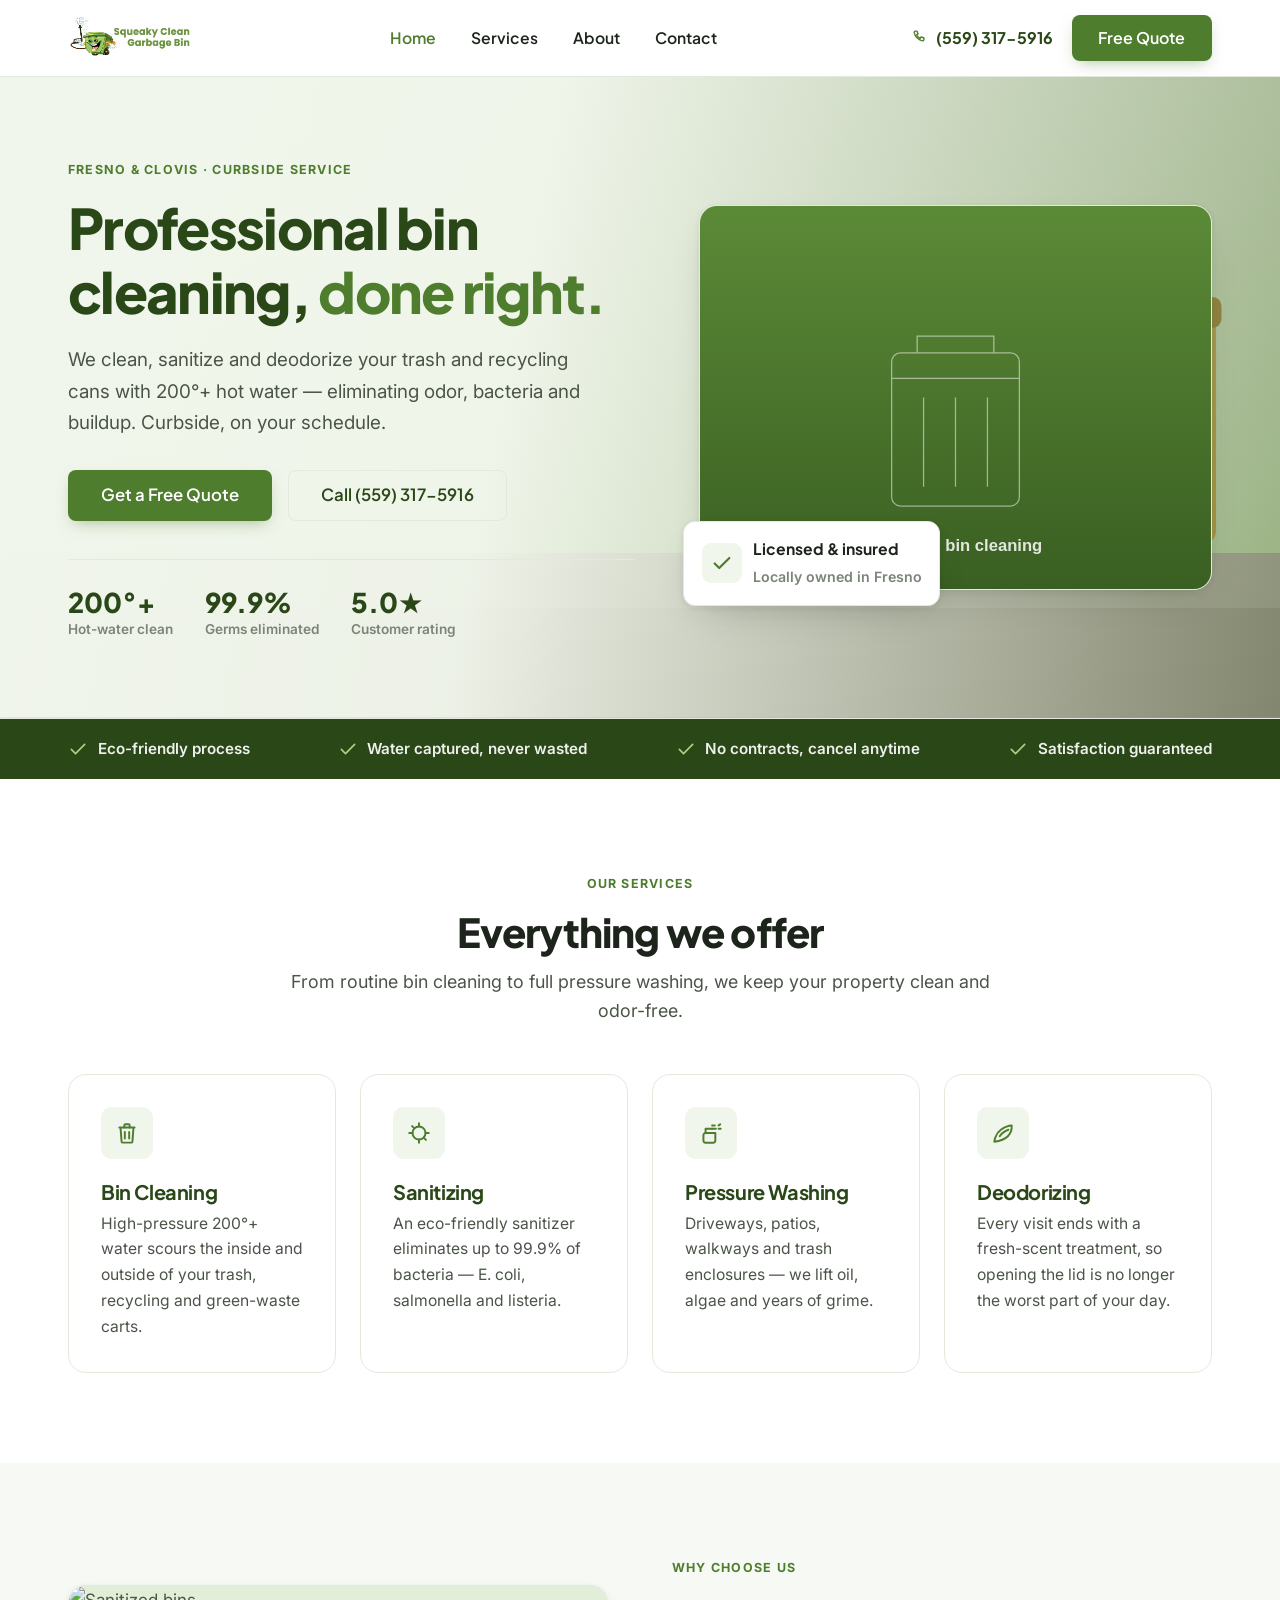
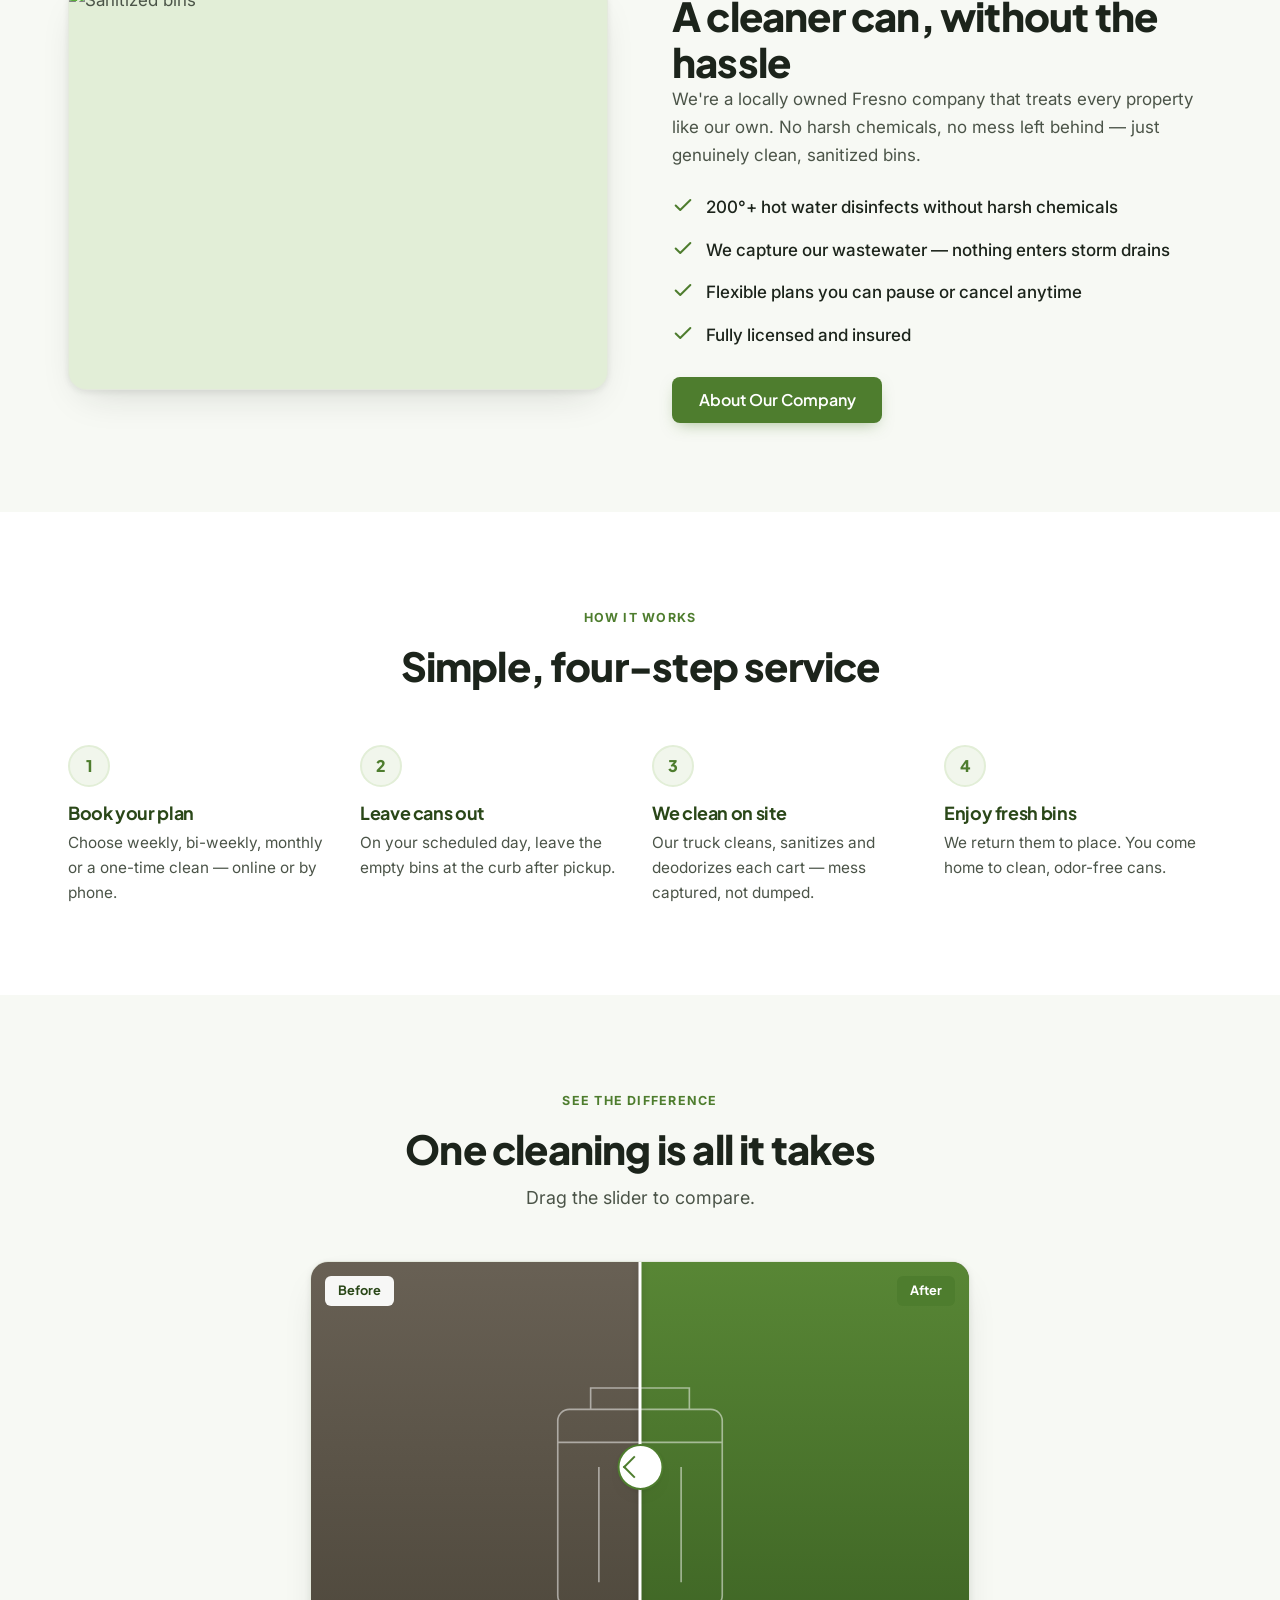
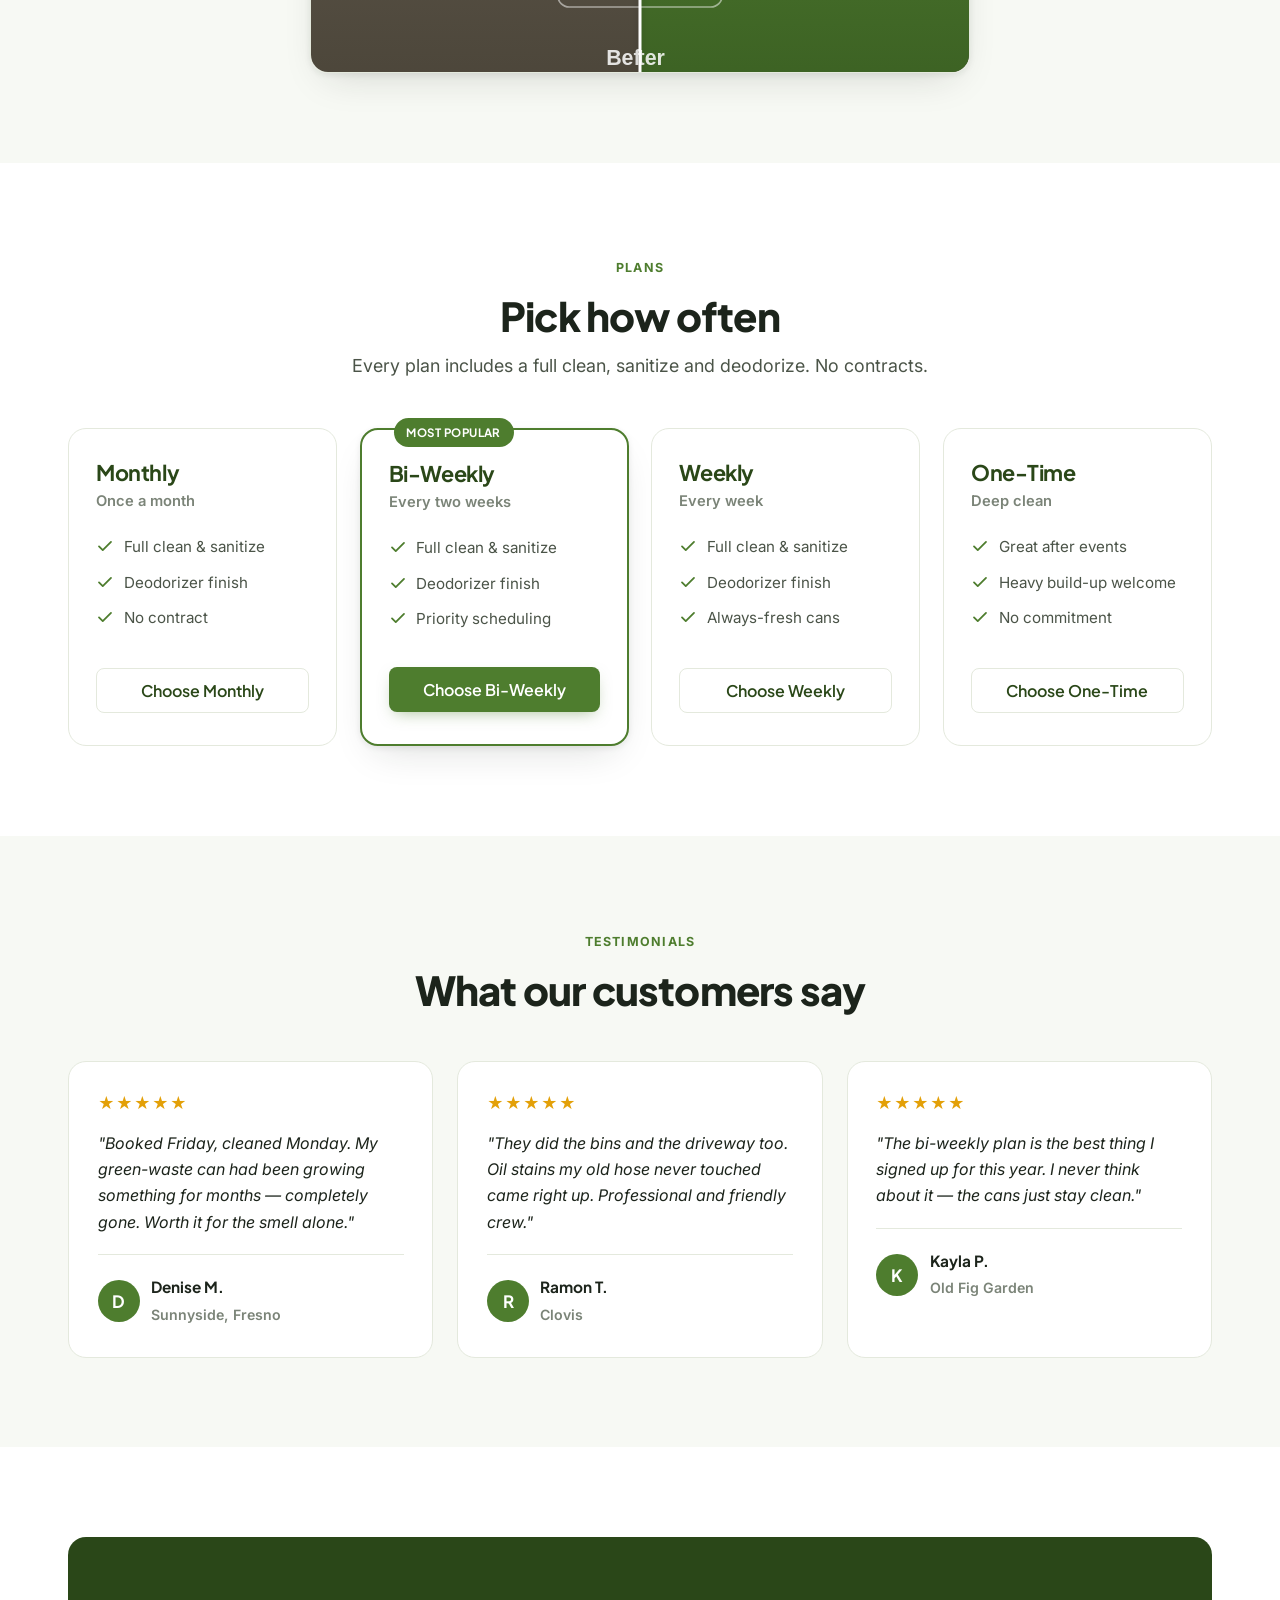
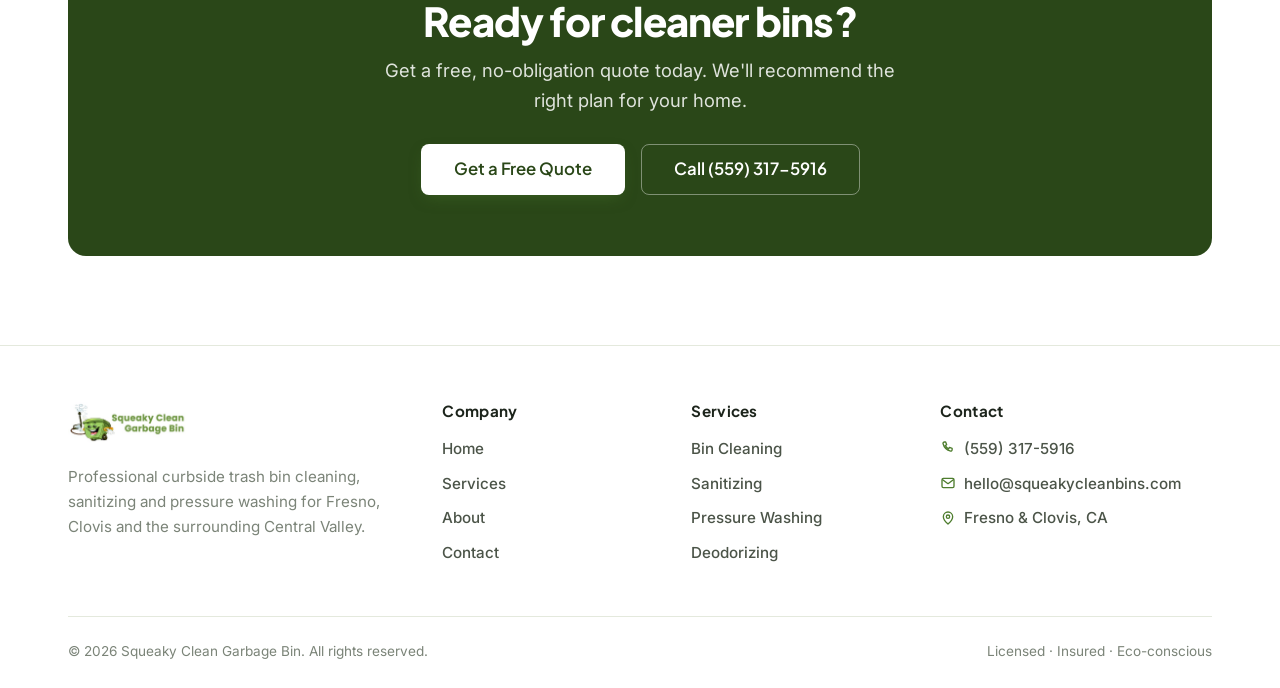
==== commit d5c4c4bc: "updated" ====
--- a/index.html
+++ b/index.html
@@ -49,7 +49,7 @@
       </div>
     </div>
     <div class="hero-media">
-      <img class="shot" src="assets/hero-photo.svg" alt="Clean curbside bins">
+      <img class="shot" src="https://images.unsplash.com/photo-1532996122724-e3c354a0b15b?auto=format&fit=crop&w=1000&q=80" onerror="this.onerror=null;this.src='assets/hero-photo.svg'" alt="Clean curbside bins">
       <div class="hero-card">
         <span class="ck"><svg viewBox="0 0 24 24" fill="none" stroke="currentColor" stroke-width="2.4" stroke-linecap="round" stroke-linejoin="round"><path d="M4 12.5 9 17.5 20 6.5"/></svg></span>
         <span><b>Licensed &amp; insured</b><small>Locally owned in Fresno</small></span>
@@ -104,7 +104,7 @@
 <!-- FEATURE SPLIT -->
 <section class="sec alt">
   <div class="wrap split alt">
-    <div class="split-media rv"><img src="assets/photo-clean.svg" alt="Sanitized bins"></div>
+    <div class="split-media rv"><img src="https://images.unsplash.com/photo-1610557892470-55d9e80c0bce?auto=format&fit=crop&w=1000&q=80" onerror="this.onerror=null;this.src='assets/photo-clean.svg'" alt="Sanitized bins"></div>
     <div class="rv">
       <span class="eyebrow">Why Choose Us</span>
       <h2>A cleaner can, without the hassle</h2>
@@ -138,8 +138,8 @@
   <div class="wrap">
     <div class="sec-head center rv"><span class="eyebrow">See the Difference</span><h2>One cleaning is all it takes</h2><p>Drag the slider to compare.</p></div>
     <div class="ba rv">
-      <img class="before-img" src="assets/before.svg" alt="Before cleaning">
-      <img class="after-img" src="assets/after.svg" alt="After cleaning">
+      <img class="before-img" src="https://images.unsplash.com/photo-1605600659908-0ef719419d41?auto=format&fit=crop&w=1000&q=80" onerror="this.onerror=null;this.src='assets/before.svg'" alt="Before cleaning">
+      <img class="after-img" src="https://images.unsplash.com/photo-1558618666-fcd25c85cd64?auto=format&fit=crop&w=1000&q=80" onerror="this.onerror=null;this.src='assets/after.svg'" alt="After cleaning">
       <span class="tg b">Before</span><span class="tg a">After</span>
       <div class="handle"></div>
     </div>
--- a/styles.css
+++ b/styles.css
@@ -72,8 +72,13 @@
 .burger.x span:nth-child(3){transform:translateY(-7.5px) rotate(-45deg)}
 
 /* ---------- hero ---------- */
-.hero{background:linear-gradient(180deg,var(--green-50),var(--white));border-bottom:1px solid var(--line)}
-.hero .wrap{display:grid;grid-template-columns:1.05fr .95fr;gap:clamp(2rem,5vw,4.5rem);align-items:center;
+.hero{position:relative;border-bottom:1px solid var(--line);background-color:var(--green-50);overflow:hidden}
+.hero::before{content:"";position:absolute;inset:0;z-index:0;
+  background-image:linear-gradient(100deg,var(--green-50) 0%,rgba(241,246,236,.94) 40%,rgba(42,71,24,.30) 100%),
+    url('https://images.unsplash.com/photo-1532996122724-e3c354a0b15b?auto=format&fit=crop&w=1600&q=80'),
+    url('assets/hero-bg.svg');
+  background-size:cover,cover,cover;background-position:center,center right,center;background-repeat:no-repeat}
+.hero .wrap{position:relative;z-index:1;display:grid;grid-template-columns:1.05fr .95fr;gap:clamp(2rem,5vw,4.5rem);align-items:center;
   padding:clamp(3rem,6vw,5.5rem) 28px}
 .hero h1{margin-bottom:1.3rem;color:var(--green-ink)}
 .hero h1 span{color:var(--green)}
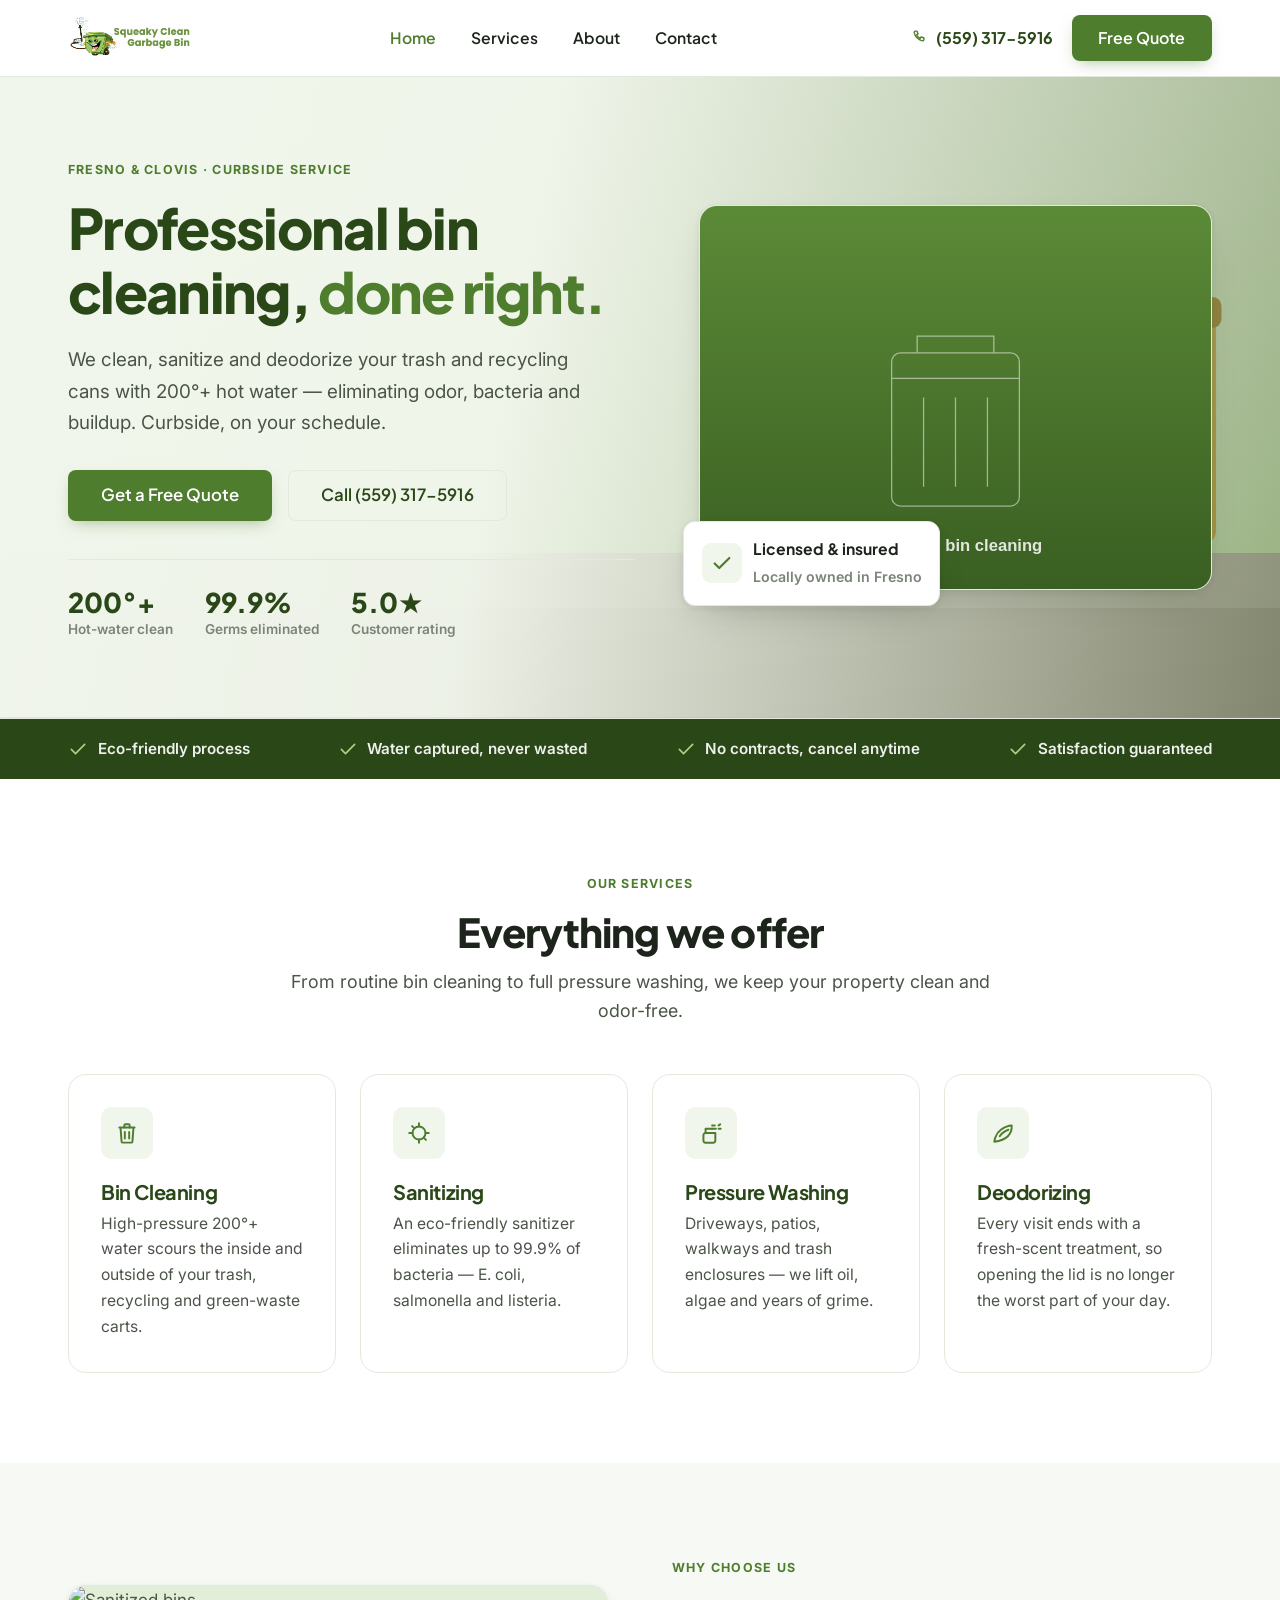
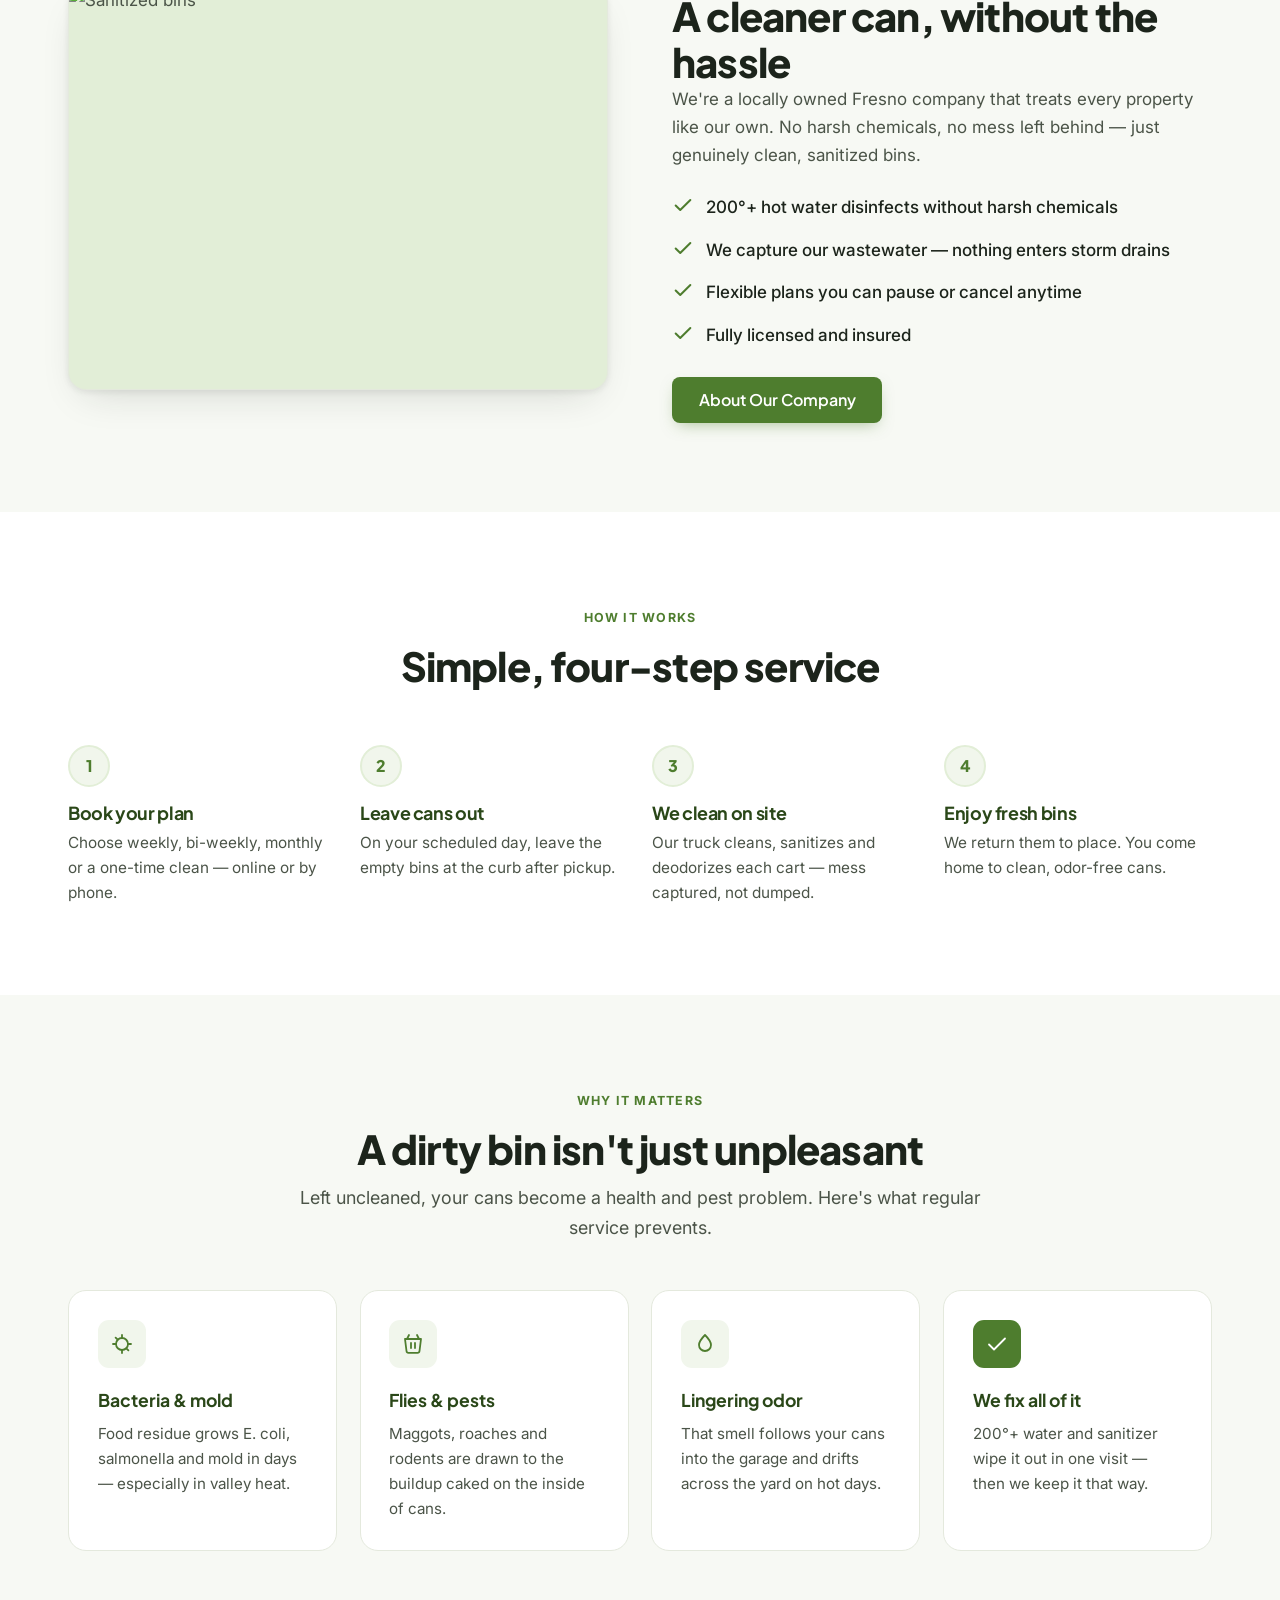
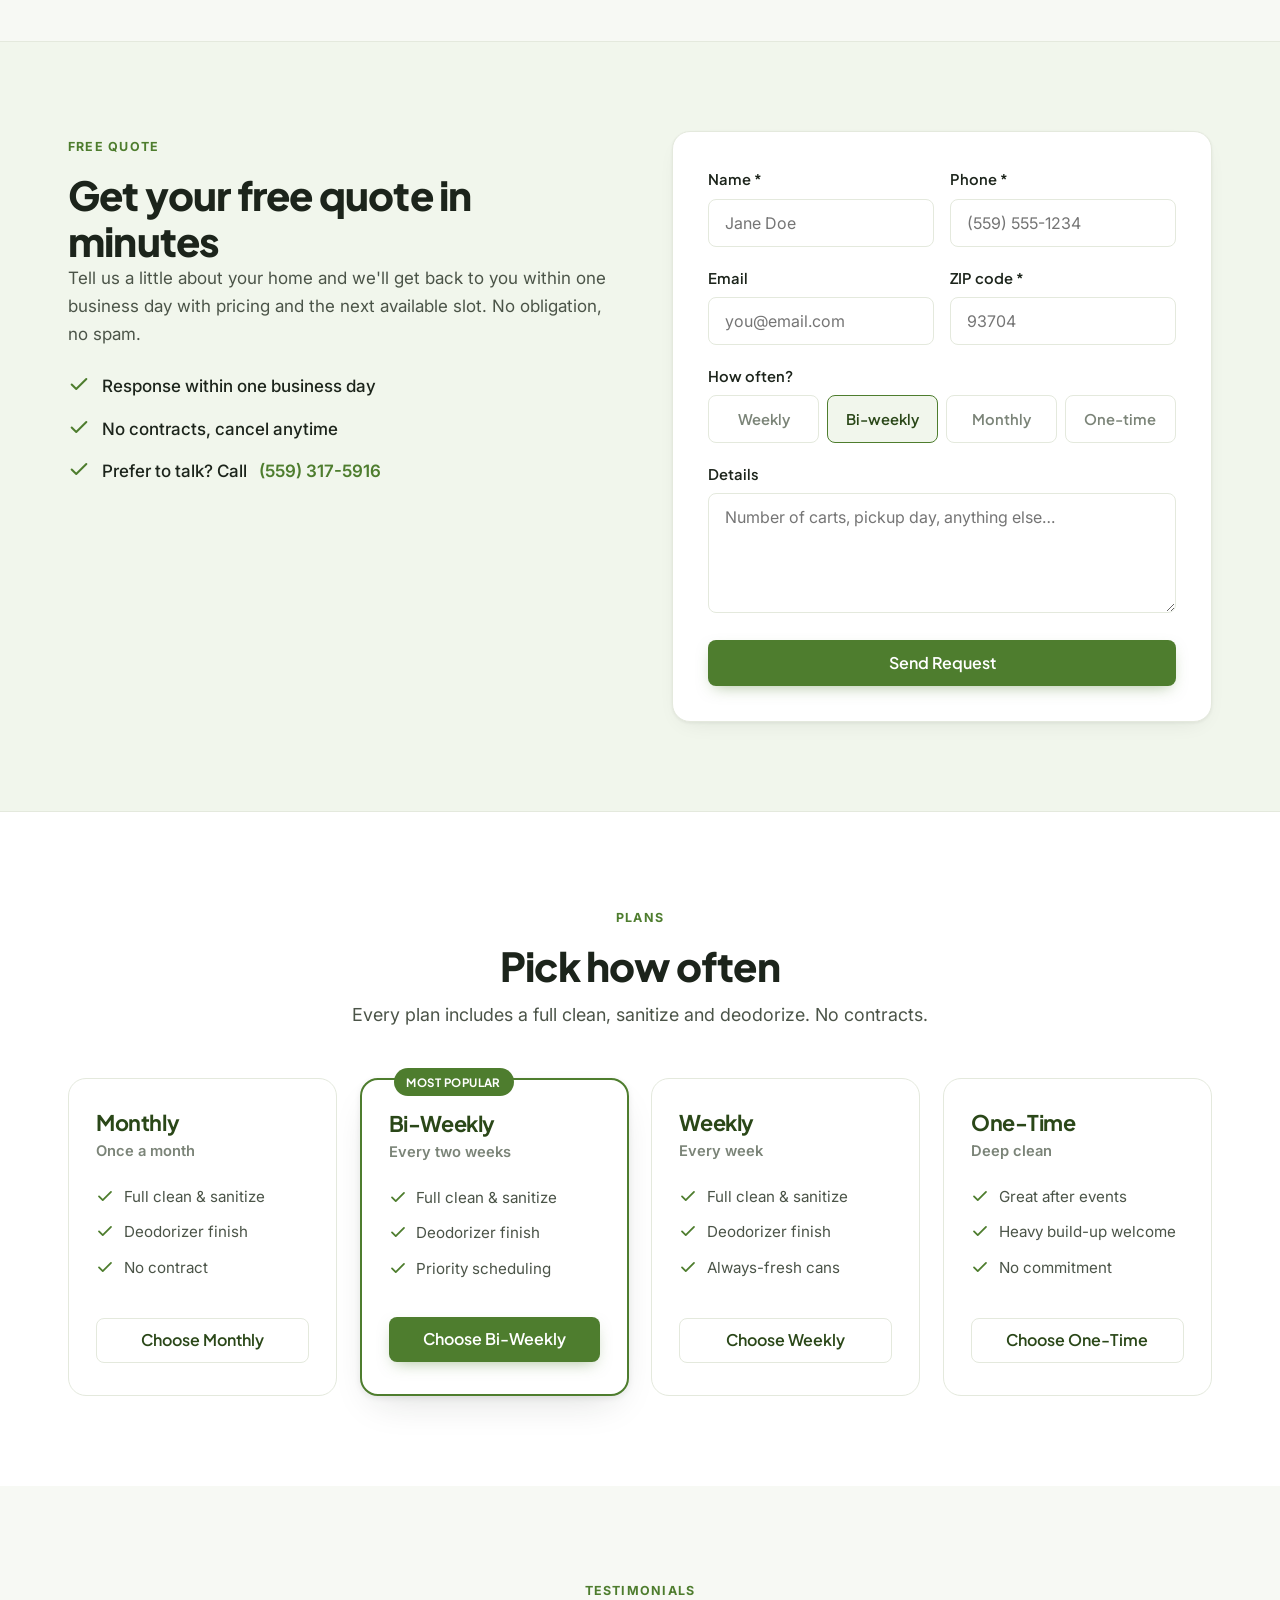
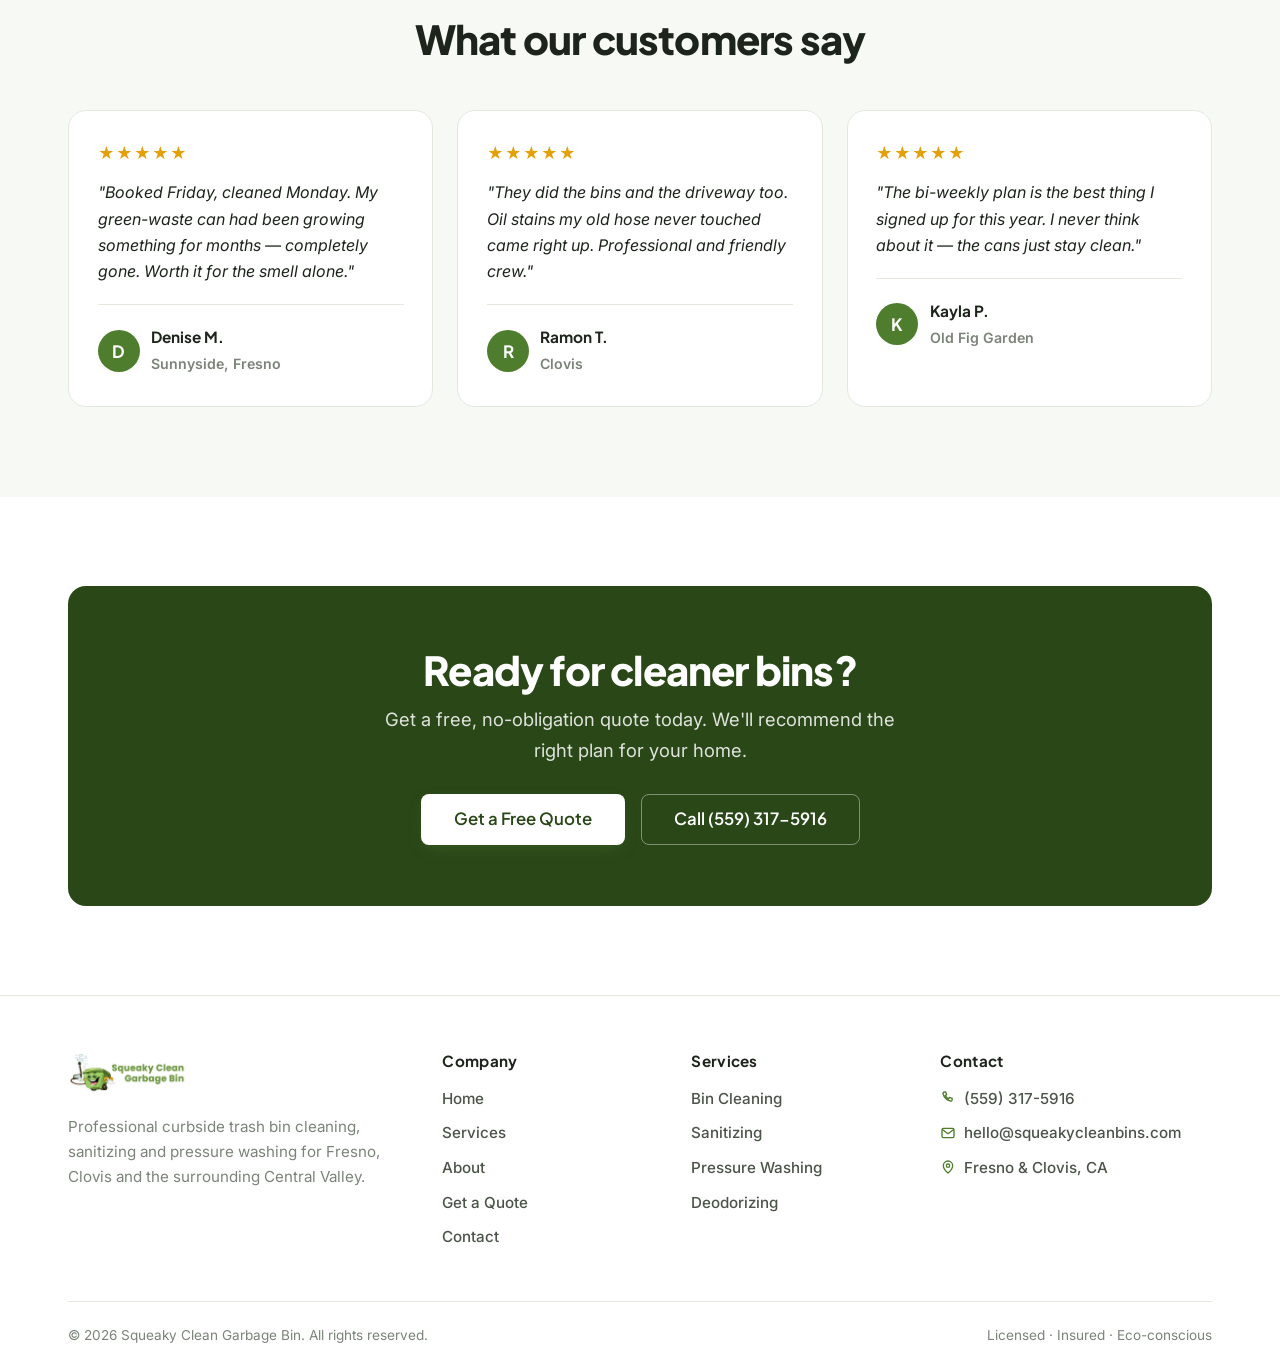
==== commit 8d26aa3b: "updated" ====
--- a/index.html
+++ b/index.html
@@ -25,7 +25,7 @@
     </nav>
     <div class="top-right">
       <a class="top-phone" href="tel:5593175916"><svg viewBox="0 0 24 24" fill="none" stroke="currentColor" stroke-width="2" stroke-linecap="round" stroke-linejoin="round"><path d="M6.5 3h2l1.5 4-2 1.2a11 11 0 0 0 5 5l1.2-2 4 1.5v2a2 2 0 0 1-2.2 2A16 16 0 0 1 4.5 5.2 2 2 0 0 1 6.5 3Z"/></svg>(559) 317-5916</a>
-      <a class="btn btn-primary" href="contact.html">Free Quote</a>
+      <a class="btn btn-primary" href="quote.html">Free Quote</a>
     </div>
     <button class="burger" id="burger" aria-label="Menu"><span></span><span></span><span></span></button>
   </div>
@@ -39,7 +39,7 @@
       <h1>Professional bin cleaning, <span>done right.</span></h1>
       <p class="hero-sub">We clean, sanitize and deodorize your trash and recycling cans with 200°+ hot water — eliminating odor, bacteria and buildup. Curbside, on your schedule.</p>
       <div class="hero-btns">
-        <a class="btn btn-primary btn-lg" href="contact.html">Get a Free Quote</a>
+        <a class="btn btn-primary btn-lg" href="#quote">Get a Free Quote</a>
         <a class="btn btn-outline btn-lg" href="tel:5593175916">Call (559) 317-5916</a>
       </div>
       <div class="hero-trust">
@@ -133,15 +133,71 @@
   </div>
 </section>
 
-<!-- BEFORE/AFTER -->
+<!-- WHY IT MATTERS -->
 <section class="sec alt">
   <div class="wrap">
-    <div class="sec-head center rv"><span class="eyebrow">See the Difference</span><h2>One cleaning is all it takes</h2><p>Drag the slider to compare.</p></div>
-    <div class="ba rv">
-      <img class="before-img" src="https://images.unsplash.com/photo-1605600659908-0ef719419d41?auto=format&fit=crop&w=1000&q=80" onerror="this.onerror=null;this.src='assets/before.svg'" alt="Before cleaning">
-      <img class="after-img" src="https://images.unsplash.com/photo-1558618666-fcd25c85cd64?auto=format&fit=crop&w=1000&q=80" onerror="this.onerror=null;this.src='assets/after.svg'" alt="After cleaning">
-      <span class="tg b">Before</span><span class="tg a">After</span>
-      <div class="handle"></div>
+    <div class="sec-head center rv"><span class="eyebrow">Why It Matters</span><h2>A dirty bin isn't just unpleasant</h2><p>Left uncleaned, your cans become a health and pest problem. Here's what regular service prevents.</p></div>
+    <div class="impact">
+      <div class="impact-card rv">
+        <div class="ic"><svg viewBox="0 0 24 24" fill="none" stroke="currentColor" stroke-width="1.8" stroke-linecap="round" stroke-linejoin="round"><circle cx="12" cy="12" r="6"/><path d="M12 6V3M12 21v-3M6 12H3M21 12h-3M7.7 7.7 5.6 5.6M18.4 18.4l-2.1-2.1"/></svg></div>
+        <b>Bacteria &amp; mold</b>
+        <p>Food residue grows E. coli, salmonella and mold in days — especially in valley heat.</p>
+      </div>
+      <div class="impact-card rv">
+        <div class="ic"><svg viewBox="0 0 24 24" fill="none" stroke="currentColor" stroke-width="1.8" stroke-linecap="round" stroke-linejoin="round"><path d="M8 3 6 7M16 3l2 4M4 7h16l-1.5 12a2 2 0 0 1-2 1.8H7.5a2 2 0 0 1-2-1.8L4 7Z"/><path d="M10 11v5M14 11v5"/></svg></div>
+        <b>Flies &amp; pests</b>
+        <p>Maggots, roaches and rodents are drawn to the buildup caked on the inside of cans.</p>
+      </div>
+      <div class="impact-card rv">
+        <div class="ic"><svg viewBox="0 0 24 24" fill="none" stroke="currentColor" stroke-width="1.8" stroke-linecap="round" stroke-linejoin="round"><path d="M12 3c4 4 6 7 6 10a6 6 0 0 1-12 0c0-3 2-6 6-10Z"/></svg></div>
+        <b>Lingering odor</b>
+        <p>That smell follows your cans into the garage and drifts across the yard on hot days.</p>
+      </div>
+      <div class="impact-card rv">
+        <div class="ic"><svg viewBox="0 0 24 24" fill="none" stroke="currentColor" stroke-width="1.8" stroke-linecap="round" stroke-linejoin="round"><path d="M4 12.5 9 17.5 20 6.5"/></svg></div>
+        <b>We fix all of it</b>
+        <p>200°+ water and sanitizer wipe it out in one visit — then we keep it that way.</p>
+      </div>
+    </div>
+  </div>
+</section>
+
+<!-- QUOTE FORM ON HOMEPAGE -->
+<section class="sec quote-sec" id="quote">
+  <div class="wrap quote-grid">
+    <div class="quote-intro rv">
+      <span class="eyebrow">Free Quote</span>
+      <h2>Get your free quote in minutes</h2>
+      <p>Tell us a little about your home and we'll get back to you within one business day with pricing and the next available slot. No obligation, no spam.</p>
+      <ul class="check-list">
+        <li><svg viewBox="0 0 24 24" fill="none" stroke="currentColor" stroke-width="2.2" stroke-linecap="round" stroke-linejoin="round"><path d="M4 12.5 9 17.5 20 6.5"/></svg> Response within one business day</li>
+        <li><svg viewBox="0 0 24 24" fill="none" stroke="currentColor" stroke-width="2.2" stroke-linecap="round" stroke-linejoin="round"><path d="M4 12.5 9 17.5 20 6.5"/></svg> No contracts, cancel anytime</li>
+        <li><svg viewBox="0 0 24 24" fill="none" stroke="currentColor" stroke-width="2.2" stroke-linecap="round" stroke-linejoin="round"><path d="M4 12.5 9 17.5 20 6.5"/></svg> Prefer to talk? Call <a href="tel:5593175916">(559) 317-5916</a></li>
+      </ul>
+    </div>
+    <div class="fcard rv">
+      <form data-fake novalidate>
+        <div class="row2">
+          <div class="fld"><label for="name">Name *</label><input id="name" name="name" type="text" placeholder="Jane Doe" required></div>
+          <div class="fld"><label for="phone">Phone *</label><input id="phone" name="phone" type="tel" placeholder="(559) 555-1234" required></div>
+        </div>
+        <div class="row2">
+          <div class="fld"><label for="email">Email</label><input id="email" name="email" type="email" placeholder="you@email.com"></div>
+          <div class="fld"><label for="zip">ZIP code *</label><input id="zip" name="zip" type="text" placeholder="93704" required></div>
+        </div>
+        <div class="fld">
+          <label>How often?</label>
+          <div class="chips">
+            <span><input type="radio" id="fw" name="freq" value="Weekly"><label for="fw">Weekly</label></span>
+            <span><input type="radio" id="fb" name="freq" value="Bi-weekly" checked><label for="fb">Bi-weekly</label></span>
+            <span><input type="radio" id="fm" name="freq" value="Monthly"><label for="fm">Monthly</label></span>
+            <span><input type="radio" id="fo" name="freq" value="One-time"><label for="fo">One-time</label></span>
+          </div>
+        </div>
+        <div class="fld"><label for="msg">Details</label><textarea id="msg" name="message" placeholder="Number of carts, pickup day, anything else…"></textarea></div>
+        <button class="btn btn-primary" type="submit" style="width:100%;justify-content:center">Send Request</button>
+        <div class="okmsg"><svg viewBox="0 0 24 24" fill="none" stroke="currentColor" stroke-width="2.4" stroke-linecap="round" stroke-linejoin="round"><path d="M4 12.5 9 17.5 20 6.5"/></svg><span class="t"></span></div>
+      </form>
     </div>
   </div>
 </section>
@@ -153,16 +209,16 @@
     <div class="plans">
       <div class="plan rv"><h3>Monthly</h3><div class="freq">Once a month</div>
         <ul><li><svg viewBox="0 0 24 24" fill="none" stroke="currentColor" stroke-width="2.4" stroke-linecap="round" stroke-linejoin="round"><path d="M4 12.5 9 17.5 20 6.5"/></svg>Full clean &amp; sanitize</li><li><svg viewBox="0 0 24 24" fill="none" stroke="currentColor" stroke-width="2.4" stroke-linecap="round" stroke-linejoin="round"><path d="M4 12.5 9 17.5 20 6.5"/></svg>Deodorizer finish</li><li><svg viewBox="0 0 24 24" fill="none" stroke="currentColor" stroke-width="2.4" stroke-linecap="round" stroke-linejoin="round"><path d="M4 12.5 9 17.5 20 6.5"/></svg>No contract</li></ul>
-        <a class="btn btn-outline" href="contact.html">Choose Monthly</a></div>
+        <a class="btn btn-outline" href="quote.html">Choose Monthly</a></div>
       <div class="plan featured rv"><span class="tag">Most Popular</span><h3>Bi-Weekly</h3><div class="freq">Every two weeks</div>
         <ul><li><svg viewBox="0 0 24 24" fill="none" stroke="currentColor" stroke-width="2.4" stroke-linecap="round" stroke-linejoin="round"><path d="M4 12.5 9 17.5 20 6.5"/></svg>Full clean &amp; sanitize</li><li><svg viewBox="0 0 24 24" fill="none" stroke="currentColor" stroke-width="2.4" stroke-linecap="round" stroke-linejoin="round"><path d="M4 12.5 9 17.5 20 6.5"/></svg>Deodorizer finish</li><li><svg viewBox="0 0 24 24" fill="none" stroke="currentColor" stroke-width="2.4" stroke-linecap="round" stroke-linejoin="round"><path d="M4 12.5 9 17.5 20 6.5"/></svg>Priority scheduling</li></ul>
-        <a class="btn btn-primary" href="contact.html">Choose Bi-Weekly</a></div>
+        <a class="btn btn-primary" href="quote.html">Choose Bi-Weekly</a></div>
       <div class="plan rv"><h3>Weekly</h3><div class="freq">Every week</div>
         <ul><li><svg viewBox="0 0 24 24" fill="none" stroke="currentColor" stroke-width="2.4" stroke-linecap="round" stroke-linejoin="round"><path d="M4 12.5 9 17.5 20 6.5"/></svg>Full clean &amp; sanitize</li><li><svg viewBox="0 0 24 24" fill="none" stroke="currentColor" stroke-width="2.4" stroke-linecap="round" stroke-linejoin="round"><path d="M4 12.5 9 17.5 20 6.5"/></svg>Deodorizer finish</li><li><svg viewBox="0 0 24 24" fill="none" stroke="currentColor" stroke-width="2.4" stroke-linecap="round" stroke-linejoin="round"><path d="M4 12.5 9 17.5 20 6.5"/></svg>Always-fresh cans</li></ul>
-        <a class="btn btn-outline" href="contact.html">Choose Weekly</a></div>
+        <a class="btn btn-outline" href="quote.html">Choose Weekly</a></div>
       <div class="plan rv"><h3>One-Time</h3><div class="freq">Deep clean</div>
         <ul><li><svg viewBox="0 0 24 24" fill="none" stroke="currentColor" stroke-width="2.4" stroke-linecap="round" stroke-linejoin="round"><path d="M4 12.5 9 17.5 20 6.5"/></svg>Great after events</li><li><svg viewBox="0 0 24 24" fill="none" stroke="currentColor" stroke-width="2.4" stroke-linecap="round" stroke-linejoin="round"><path d="M4 12.5 9 17.5 20 6.5"/></svg>Heavy build-up welcome</li><li><svg viewBox="0 0 24 24" fill="none" stroke="currentColor" stroke-width="2.4" stroke-linecap="round" stroke-linejoin="round"><path d="M4 12.5 9 17.5 20 6.5"/></svg>No commitment</li></ul>
-        <a class="btn btn-outline" href="contact.html">Choose One-Time</a></div>
+        <a class="btn btn-outline" href="quote.html">Choose One-Time</a></div>
     </div>
   </div>
 </section>
@@ -186,7 +242,7 @@
       <h2>Ready for cleaner bins?</h2>
       <p>Get a free, no-obligation quote today. We'll recommend the right plan for your home.</p>
       <div class="btns">
-        <a class="btn btn-primary btn-lg" href="contact.html">Get a Free Quote</a>
+        <a class="btn btn-primary btn-lg" href="quote.html">Get a Free Quote</a>
         <a class="btn btn-outline btn-lg" href="tel:5593175916">Call (559) 317-5916</a>
       </div>
     </div>
@@ -201,7 +257,7 @@
         <img class="flogo" src="assets/logo.jpg" alt="Squeaky Clean Garbage Bin">
         <p class="blurb">Professional curbside trash bin cleaning, sanitizing and pressure washing for Fresno, Clovis and the surrounding Central Valley.</p>
       </div>
-      <div><h4>Company</h4><a href="index.html">Home</a><a href="services.html">Services</a><a href="about.html">About</a><a href="contact.html">Contact</a></div>
+      <div><h4>Company</h4><a href="index.html">Home</a><a href="services.html">Services</a><a href="about.html">About</a><a href="quote.html">Get a Quote</a><a href="contact.html">Contact</a></div>
       <div><h4>Services</h4><a href="services.html">Bin Cleaning</a><a href="services.html">Sanitizing</a><a href="services.html">Pressure Washing</a><a href="services.html">Deodorizing</a></div>
       <div><h4>Contact</h4>
         <a class="ci" href="tel:5593175916"><svg viewBox="0 0 24 24" fill="none" stroke="currentColor" stroke-width="2" stroke-linecap="round" stroke-linejoin="round"><path d="M6.5 3h2l1.5 4-2 1.2a11 11 0 0 0 5 5l1.2-2 4 1.5v2a2 2 0 0 1-2.2 2A16 16 0 0 1 4.5 5.2 2 2 0 0 1 6.5 3Z"/></svg>(559) 317-5916</a>
--- a/styles.css
+++ b/styles.css
@@ -197,6 +197,40 @@
 .phead h1{color:var(--green-ink)}
 .phead p{font-size:1.15rem;color:var(--body);max-width:42rem;margin-top:.8rem}
 
+/* ---------- impact cards ---------- */
+.impact{display:grid;grid-template-columns:repeat(4,1fr);gap:1.4rem}
+.impact-card{background:#fff;border:1px solid var(--line);border-radius:var(--r-lg);padding:1.8rem;text-align:left}
+.impact-card .ic{width:48px;height:48px;border-radius:11px;background:var(--green-50);display:grid;place-items:center;color:var(--green);margin-bottom:1.1rem}
+.impact-card .ic svg{width:24px;height:24px}
+.impact-card:last-child .ic{background:var(--green);color:#fff}
+.impact-card b{font-family:var(--disp);color:var(--green-ink);font-size:1.1rem;display:block;margin-bottom:.4rem}
+.impact-card p{margin:0;font-size:.95rem;color:var(--body)}
+
+/* ---------- homepage quote section ---------- */
+.quote-sec{background:var(--green-50);border-top:1px solid var(--line);border-bottom:1px solid var(--line)}
+.quote-grid{display:grid;grid-template-columns:1fr 1fr;gap:clamp(2rem,5vw,4rem);align-items:start}
+.quote-intro{position:sticky;top:96px}
+.quote-intro .check-list li a{color:var(--green);font-weight:600}
+
+/* ---------- contact page ---------- */
+.contact-methods{display:grid;grid-template-columns:repeat(3,1fr);gap:1.5rem}
+.cm{display:block;background:#fff;border:1px solid var(--line);border-radius:var(--r-lg);padding:2rem;transition:.2s}
+.cm:hover{box-shadow:var(--shadow-md);transform:translateY(-3px);border-color:var(--green-100)}
+.cm .ic{width:52px;height:52px;border-radius:12px;background:var(--green-50);display:grid;place-items:center;color:var(--green);margin-bottom:1.2rem}
+.cm .ic svg{width:26px;height:26px}
+.cm b{font-family:var(--disp);color:var(--green-ink);font-size:1.15rem;display:block;margin-bottom:.2rem}
+.cm span{display:block;color:var(--ink);font-weight:600}
+.cm small{color:var(--muted);font-weight:500;font-size:.88rem}
+.contact-info-grid{display:grid;grid-template-columns:1fr 1fr;gap:clamp(2rem,5vw,3.5rem);align-items:start}
+.info-rows{display:flex;flex-direction:column;gap:1.4rem;margin-top:1.4rem}
+.ir{display:flex;gap:1rem;align-items:flex-start}
+.ir .ic{width:46px;height:46px;flex:0 0 auto;border-radius:11px;background:var(--green-50);display:grid;place-items:center;color:var(--green)}
+.ir .ic svg{width:23px;height:23px}
+.ir b{font-family:var(--disp);color:var(--green-ink);display:block;margin-bottom:.2rem}
+.ir span{color:var(--body);font-size:.97rem;line-height:1.6}
+.map-wrap{border-radius:var(--r-lg);overflow:hidden;border:1px solid var(--line);box-shadow:var(--shadow);height:100%;min-height:360px}
+.map-wrap iframe{width:100%;height:100%;min-height:360px;border:0;display:block}
+
 /* ---------- before/after ---------- */
 .ba{position:relative;max-width:660px;margin:0 auto;border-radius:var(--r-lg);overflow:hidden;
   box-shadow:var(--shadow-md);border:1px solid var(--line);aspect-ratio:16/10;user-select:none;cursor:ew-resize}
@@ -281,6 +315,11 @@
   .stats4{grid-template-columns:1fr 1fr}
   .vals{grid-template-columns:1fr}
   .foot-top{grid-template-columns:1fr 1fr}
+  .impact{grid-template-columns:1fr 1fr}
+  .quote-grid{grid-template-columns:1fr;gap:2rem}
+  .quote-intro{position:static}
+  .contact-methods{grid-template-columns:1fr}
+  .contact-info-grid{grid-template-columns:1fr;gap:2rem}
 }
 @media(max-width:760px){
   .nav,.top-phone{display:none}
@@ -295,5 +334,6 @@
   .stats4{grid-template-columns:1fr 1fr}
   .foot-top{grid-template-columns:1fr}
   .row2{grid-template-columns:1fr}
+  .impact{grid-template-columns:1fr}
 }
 @media(prefers-reduced-motion:reduce){*{animation:none!important;transition:none!important}.rv{opacity:1;transform:none}}
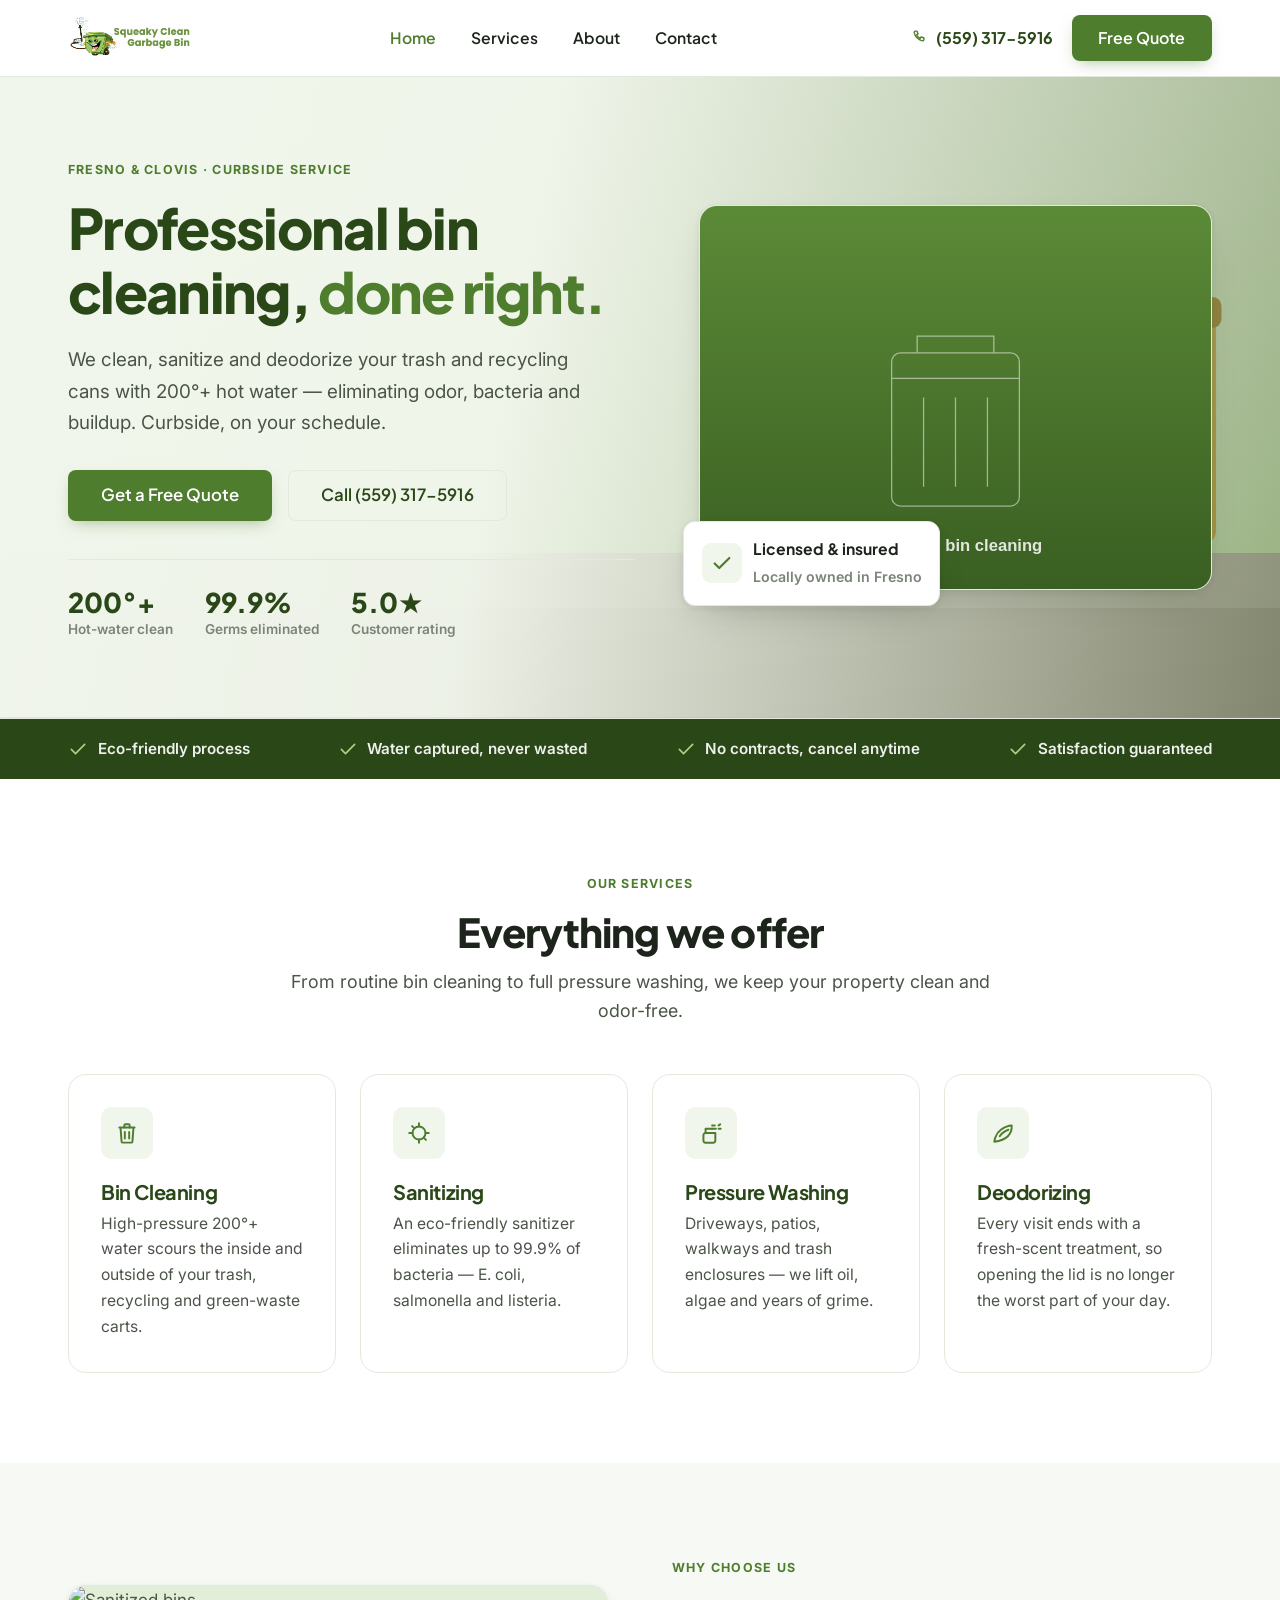
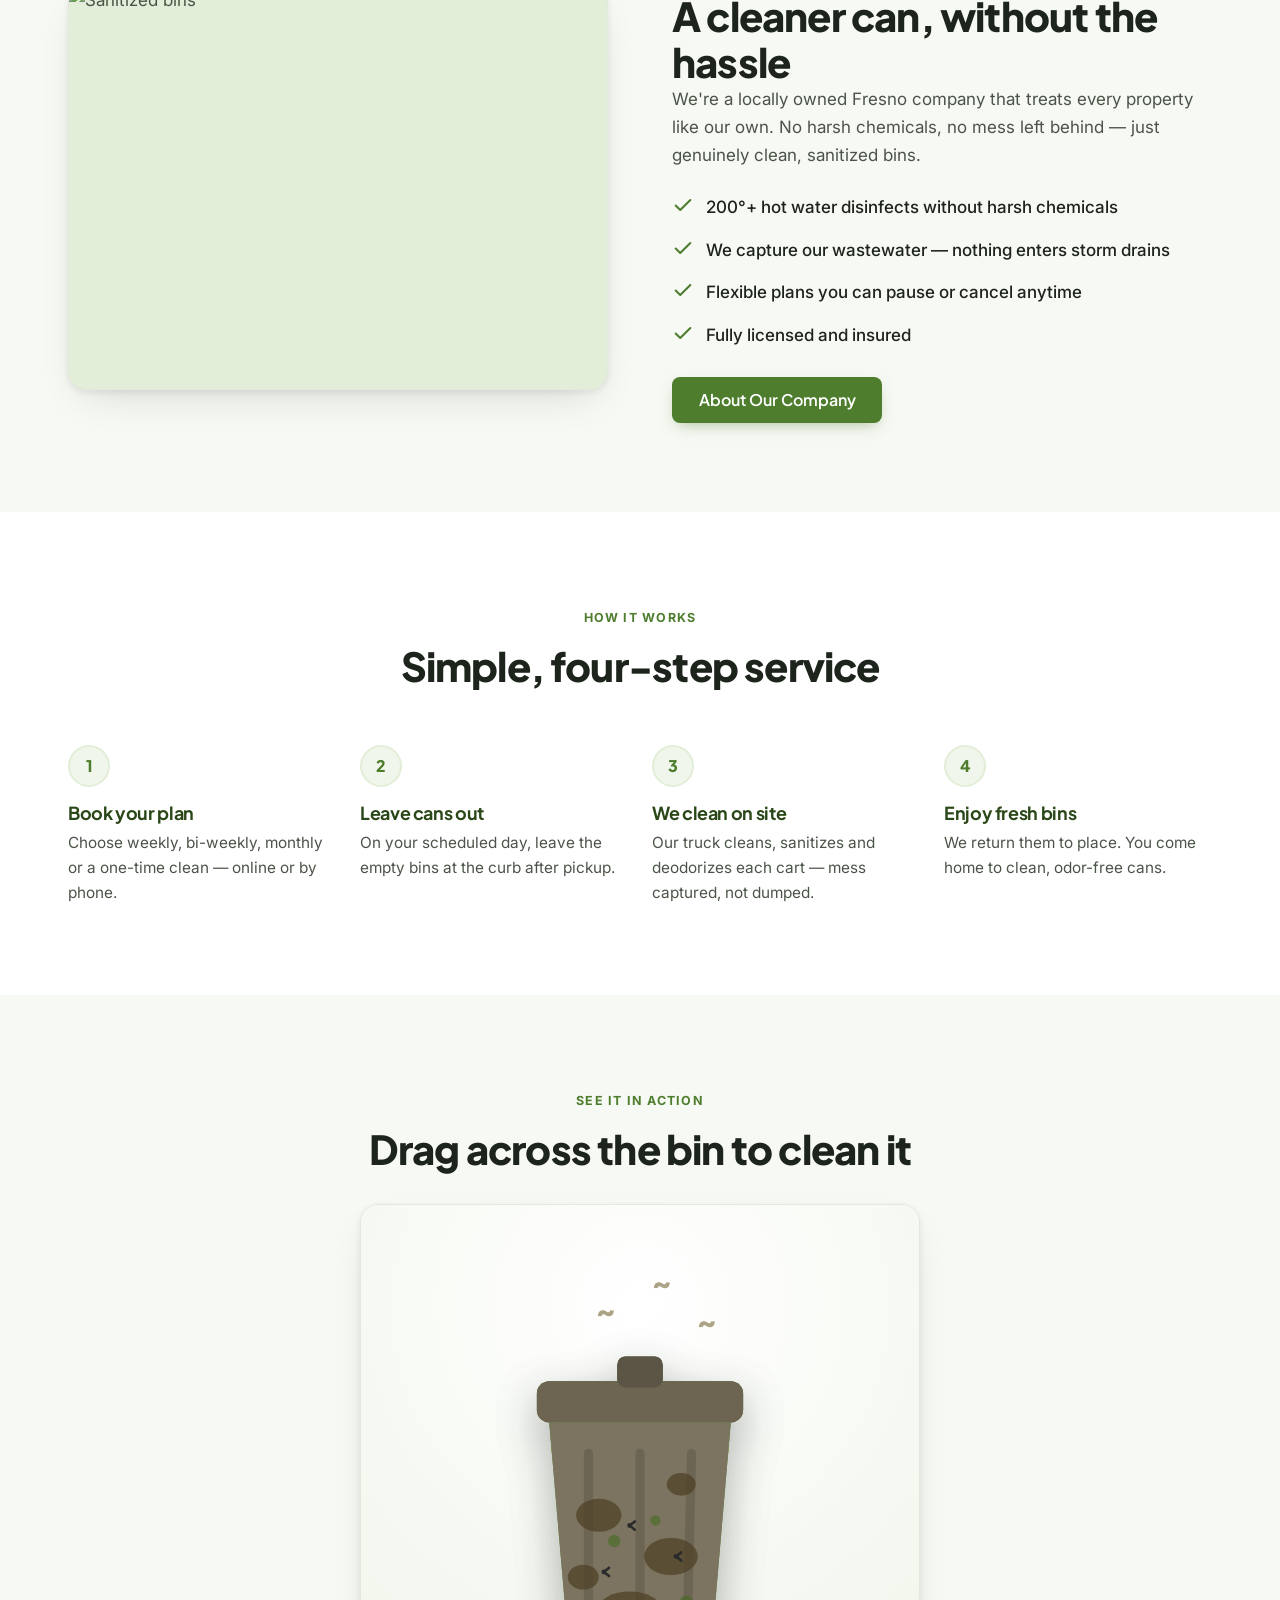
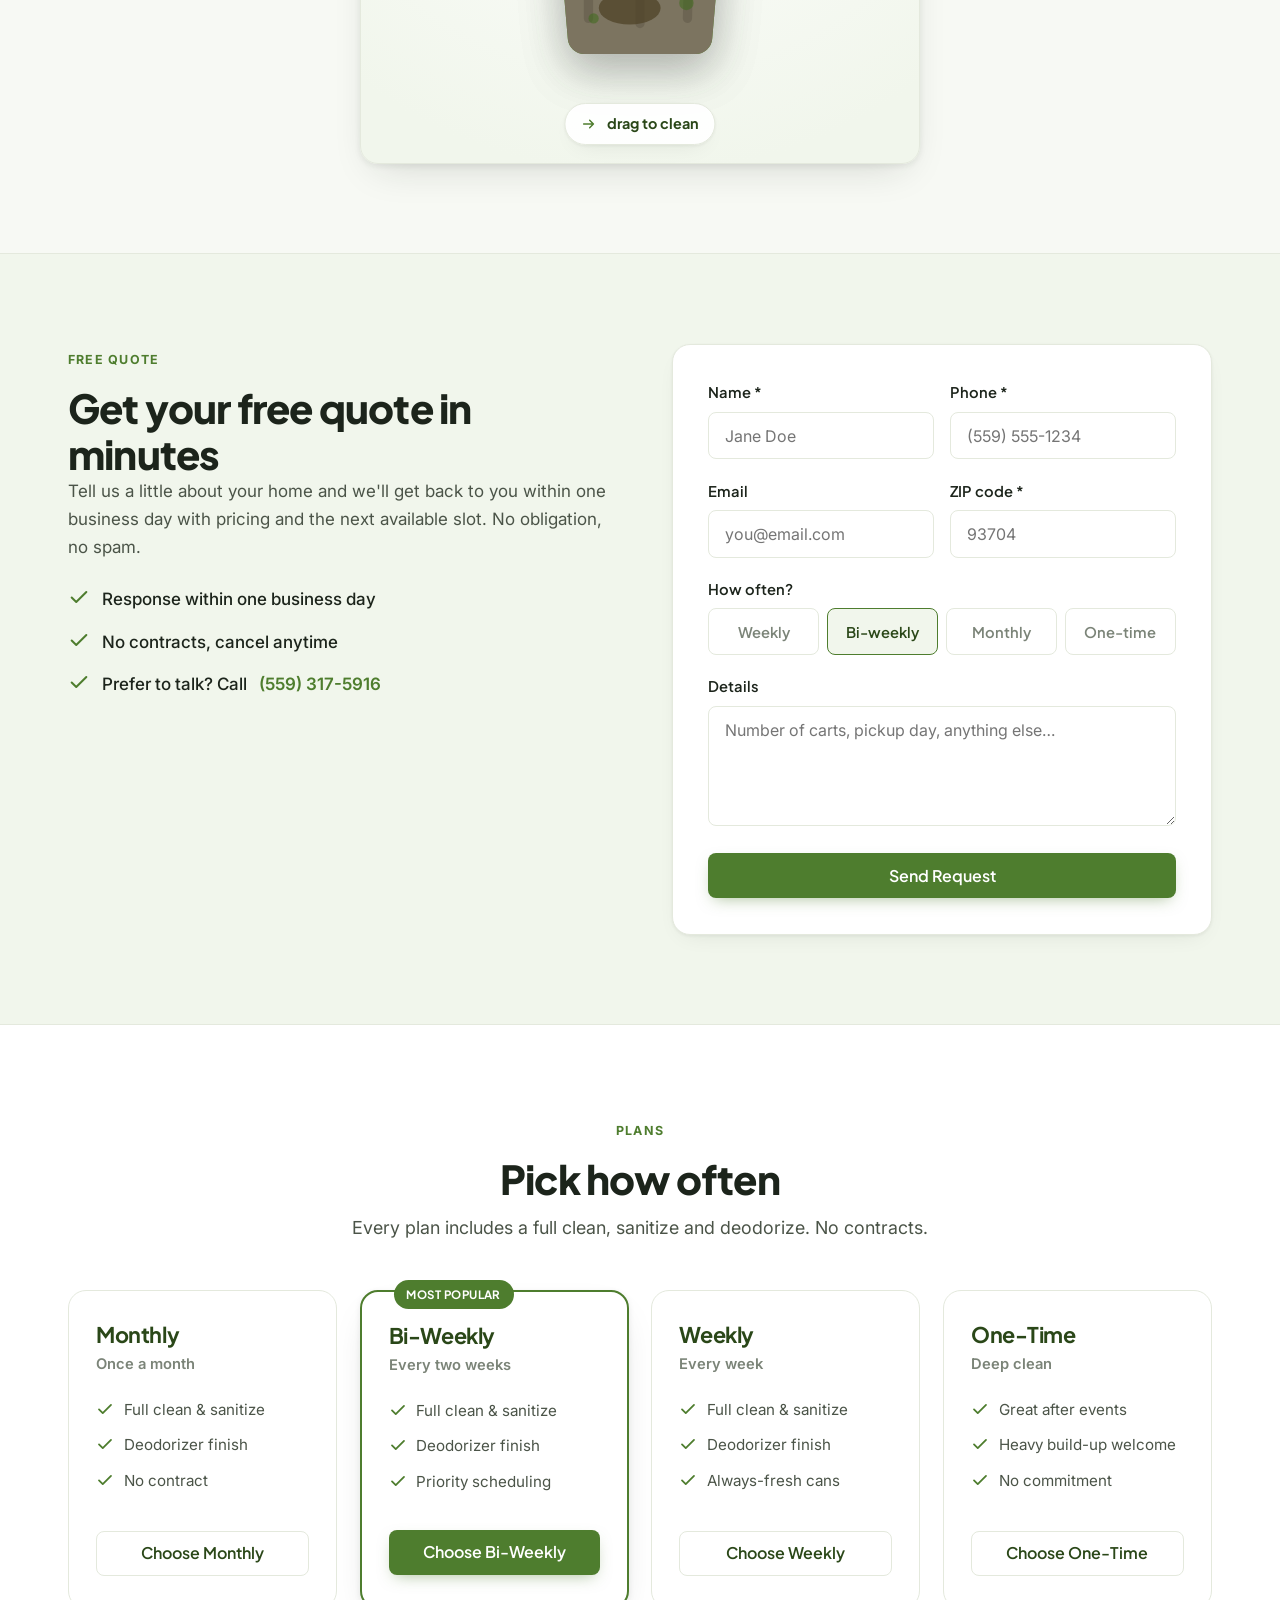
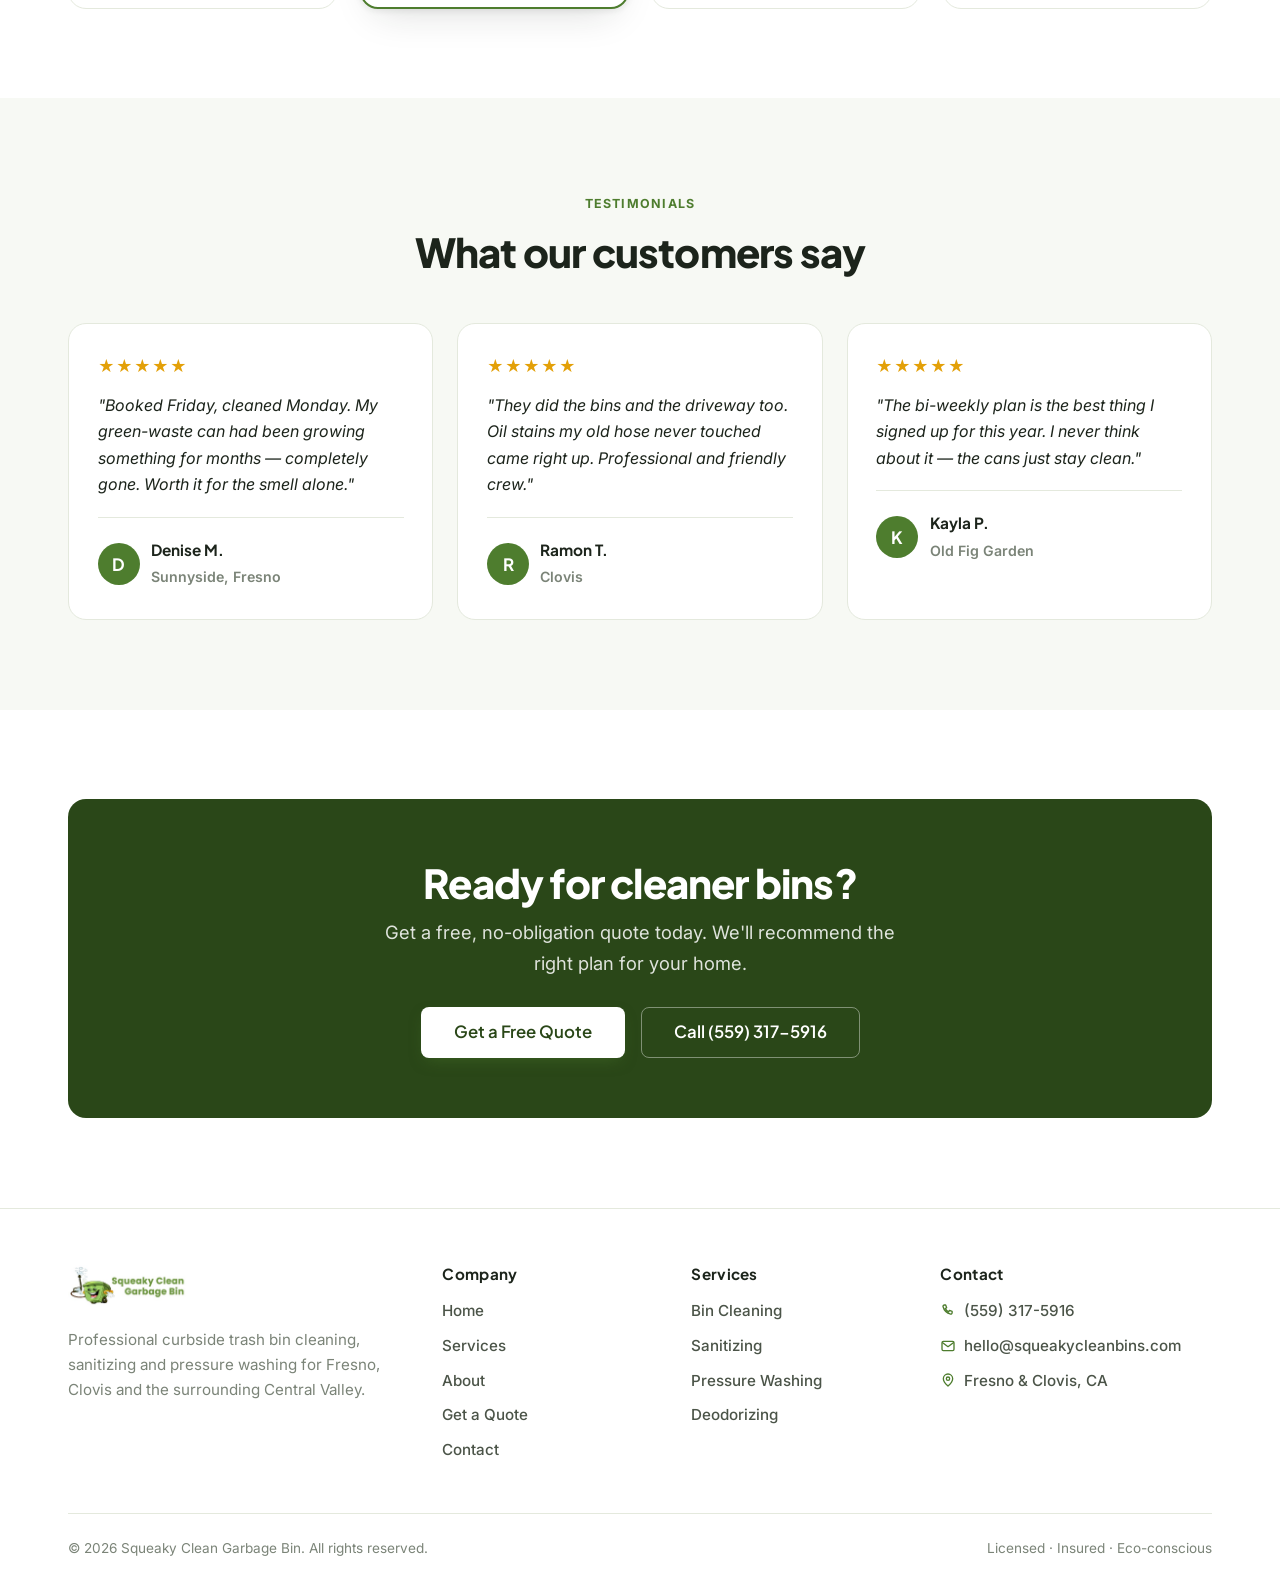
==== commit 3cc39c41: "updated" ====
--- a/index.html
+++ b/index.html
@@ -133,30 +133,55 @@
   </div>
 </section>
 
-<!-- WHY IT MATTERS -->
-<section class="sec alt">
-  <div class="wrap">
-    <div class="sec-head center rv"><span class="eyebrow">Why It Matters</span><h2>A dirty bin isn't just unpleasant</h2><p>Left uncleaned, your cans become a health and pest problem. Here's what regular service prevents.</p></div>
-    <div class="impact">
-      <div class="impact-card rv">
-        <div class="ic"><svg viewBox="0 0 24 24" fill="none" stroke="currentColor" stroke-width="1.8" stroke-linecap="round" stroke-linejoin="round"><circle cx="12" cy="12" r="6"/><path d="M12 6V3M12 21v-3M6 12H3M21 12h-3M7.7 7.7 5.6 5.6M18.4 18.4l-2.1-2.1"/></svg></div>
-        <b>Bacteria &amp; mold</b>
-        <p>Food residue grows E. coli, salmonella and mold in days — especially in valley heat.</p>
-      </div>
-      <div class="impact-card rv">
-        <div class="ic"><svg viewBox="0 0 24 24" fill="none" stroke="currentColor" stroke-width="1.8" stroke-linecap="round" stroke-linejoin="round"><path d="M8 3 6 7M16 3l2 4M4 7h16l-1.5 12a2 2 0 0 1-2 1.8H7.5a2 2 0 0 1-2-1.8L4 7Z"/><path d="M10 11v5M14 11v5"/></svg></div>
-        <b>Flies &amp; pests</b>
-        <p>Maggots, roaches and rodents are drawn to the buildup caked on the inside of cans.</p>
-      </div>
-      <div class="impact-card rv">
-        <div class="ic"><svg viewBox="0 0 24 24" fill="none" stroke="currentColor" stroke-width="1.8" stroke-linecap="round" stroke-linejoin="round"><path d="M12 3c4 4 6 7 6 10a6 6 0 0 1-12 0c0-3 2-6 6-10Z"/></svg></div>
-        <b>Lingering odor</b>
-        <p>That smell follows your cans into the garage and drifts across the yard on hot days.</p>
-      </div>
-      <div class="impact-card rv">
-        <div class="ic"><svg viewBox="0 0 24 24" fill="none" stroke="currentColor" stroke-width="1.8" stroke-linecap="round" stroke-linejoin="round"><path d="M4 12.5 9 17.5 20 6.5"/></svg></div>
-        <b>We fix all of it</b>
-        <p>200°+ water and sanitizer wipe it out in one visit — then we keep it that way.</p>
+<!-- INTERACTIVE: DRAG TO CLEAN -->
+<section class="sec alt cleandemo">
+  <div class="wrap">
+    <div class="sec-head center rv"><span class="eyebrow">See It In Action</span><h2>Drag across the bin to clean it</h2></div>
+    <div class="demo-stage rv" id="demoStage">
+      <div class="demo-scene">
+        <!-- dirty layer (revealed -> wiped away) -->
+        <div class="layer dirty" id="dirtyLayer">
+          <svg viewBox="0 0 320 340" class="binsvg" xmlns="http://www.w3.org/2000/svg" aria-hidden="true">
+            <rect x="60" y="70" width="200" height="40" rx="12" fill="#6e6452"/>
+            <rect x="138" y="46" width="44" height="30" rx="8" fill="#5c5444"/>
+            <path d="M72 110h176l-18 210a16 16 0 0 1-16 14.5H106A16 16 0 0 1 90 320L72 110Z" fill="#7c7460"/>
+            <path d="M110 140v160M160 140v165M210 140l-4 160" stroke="#5f5848" stroke-width="9" opacity=".5" stroke-linecap="round"/>
+            <!-- grime splotches -->
+            <g fill="#4f4327" opacity=".75">
+              <ellipse cx="120" cy="200" rx="22" ry="16"/><ellipse cx="190" cy="240" rx="26" ry="18"/>
+              <ellipse cx="150" cy="290" rx="30" ry="16"/><ellipse cx="200" cy="170" rx="14" ry="11"/>
+              <ellipse cx="105" cy="260" rx="15" ry="12"/>
+            </g>
+            <g fill="#3f6b1c" opacity=".55"><circle cx="135" cy="225" r="6"/><circle cx="175" cy="205" r="5"/><circle cx="205" cy="285" r="7"/><circle cx="115" cy="300" r="5"/></g>
+            <!-- flies -->
+            <g class="flies" stroke="#2b2b2b" stroke-width="2.5" stroke-linecap="round">
+              <g class="fly f1"><path d="M0 0l5 -4M0 0l5 4"/><circle r="2.4" fill="#2b2b2b" stroke="none"/></g>
+              <g class="fly f2"><path d="M0 0l5 -4M0 0l5 4"/><circle r="2.4" fill="#2b2b2b" stroke="none"/></g>
+              <g class="fly f3"><path d="M0 0l5 -4M0 0l5 4"/><circle r="2.4" fill="#2b2b2b" stroke="none"/></g>
+            </g>
+          </svg>
+          <div class="stink s1">~</div><div class="stink s2">~</div><div class="stink s3">~</div>
+        </div>
+        <!-- clean layer (underneath) -->
+        <div class="layer clean">
+          <svg viewBox="0 0 320 340" class="binsvg" xmlns="http://www.w3.org/2000/svg" aria-hidden="true">
+            <rect x="60" y="70" width="200" height="40" rx="12" fill="#3a5f22"/>
+            <rect x="138" y="46" width="44" height="30" rx="8" fill="#2a4718"/>
+            <path d="M72 110h176l-18 210a16 16 0 0 1-16 14.5H106A16 16 0 0 1 90 320L72 110Z" fill="#5c9a30"/>
+            <path d="M72 110h176l-3 36H75l-3-36Z" fill="#6fb03c"/>
+            <path d="M110 150v150M160 150v155M210 150l-4 150" stroke="#4e7d2e" stroke-width="9" opacity=".55" stroke-linecap="round"/>
+            <g class="sparkle"><path d="M205 150l3 8 8 3-8 3-3 8-3-8-8-3 8-3z" fill="#fff"/><path d="M120 185l2 5 5 2-5 2-2 5-2-5-5-2 5-2z" fill="#fff"/></g>
+          </svg>
+        </div>
+        <!-- wipe cursor hint -->
+        <div class="wipe-hint" id="wipeHint">
+          <svg viewBox="0 0 24 24" fill="none" stroke="currentColor" stroke-width="2" stroke-linecap="round" stroke-linejoin="round"><path d="M3 12h13M11 7l5 5-5 5"/></svg>
+          drag to clean
+        </div>
+        <div class="demo-done" id="demoDone">
+          <svg viewBox="0 0 24 24" fill="none" stroke="currentColor" stroke-width="2.6" stroke-linecap="round" stroke-linejoin="round"><path d="M4 12.5 9 17.5 20 6.5"/></svg>
+          Spotless — that's one visit
+        </div>
       </div>
     </div>
   </div>
--- a/styles.css
+++ b/styles.css
@@ -197,14 +197,40 @@
 .phead h1{color:var(--green-ink)}
 .phead p{font-size:1.15rem;color:var(--body);max-width:42rem;margin-top:.8rem}
 
-/* ---------- impact cards ---------- */
-.impact{display:grid;grid-template-columns:repeat(4,1fr);gap:1.4rem}
-.impact-card{background:#fff;border:1px solid var(--line);border-radius:var(--r-lg);padding:1.8rem;text-align:left}
-.impact-card .ic{width:48px;height:48px;border-radius:11px;background:var(--green-50);display:grid;place-items:center;color:var(--green);margin-bottom:1.1rem}
-.impact-card .ic svg{width:24px;height:24px}
-.impact-card:last-child .ic{background:var(--green);color:#fff}
-.impact-card b{font-family:var(--disp);color:var(--green-ink);font-size:1.1rem;display:block;margin-bottom:.4rem}
-.impact-card p{margin:0;font-size:.95rem;color:var(--body)}
+/* ---------- interactive clean demo ---------- */
+.cleandemo .sec-head{margin-bottom:2rem}
+.demo-stage{max-width:560px;margin:0 auto;cursor:grab;user-select:none;-webkit-user-select:none;touch-action:none}
+.demo-stage:active{cursor:grabbing}
+.demo-scene{position:relative;width:100%;aspect-ratio:1/1;border-radius:var(--r-lg);overflow:hidden;
+  background:radial-gradient(120% 120% at 50% 18%,#fff 0%,var(--green-50) 70%);border:1px solid var(--line);box-shadow:var(--shadow-md)}
+.demo-scene .layer{position:absolute;inset:0;display:grid;place-items:center}
+.demo-scene .binsvg{width:62%;max-width:330px;height:auto;filter:drop-shadow(0 16px 22px rgba(28,36,27,.18))}
+.demo-scene .layer.clean{z-index:1}
+.demo-scene .layer.dirty{z-index:2;clip-path:inset(0 0 0 0)}  /* JS narrows this from the left */
+.demo-scene .sparkle{animation:twinkle 2.4s ease-in-out infinite}
+@keyframes twinkle{0%,100%{opacity:.4}50%{opacity:1}}
+/* stink lines */
+.stink{position:absolute;font-family:var(--disp);font-weight:800;color:#8a7d52;opacity:.7;font-size:2rem;animation:waft 3s ease-in-out infinite}
+.stink.s1{top:14%;left:42%}.stink.s2{top:9%;left:52%;animation-delay:.6s}.stink.s3{top:16%;left:60%;animation-delay:1.2s}
+@keyframes waft{0%,100%{transform:translateY(0) rotate(90deg);opacity:.2}50%{transform:translateY(-12px) rotate(90deg);opacity:.7}}
+/* flies */
+.fly{animation:buzz 2.2s linear infinite}
+.fly.f1{transform:translate(150px,210px)}.fly.f2{transform:translate(195px,240px);animation-delay:.5s}.fly.f3{transform:translate(125px,255px);animation-delay:1s}
+@keyframes buzz{0%{transform:translate(150px,210px)}25%{transform:translate(168px,196px)}50%{transform:translate(140px,232px)}75%{transform:translate(182px,224px)}100%{transform:translate(150px,210px)}}
+/* hint + done */
+.wipe-hint{position:absolute;left:50%;bottom:18px;transform:translateX(-50%);z-index:5;display:inline-flex;align-items:center;gap:.45rem;
+  background:rgba(255,255,255,.95);border:1px solid var(--line);border-radius:40px;padding:.5rem 1rem;
+  font-family:var(--disp);font-weight:700;color:var(--green-ink);font-size:.9rem;box-shadow:var(--shadow);
+  animation:nudge 1.8s ease-in-out infinite;transition:opacity .3s}
+.wipe-hint svg{width:18px;height:18px;color:var(--green)}
+@keyframes nudge{0%,100%{transform:translateX(-50%)}50%{transform:translateX(calc(-50% + 8px))}}
+.demo-done{position:absolute;left:50%;top:50%;transform:translate(-50%,-50%) scale(.9);z-index:6;
+  display:inline-flex;align-items:center;gap:.5rem;background:var(--green);color:#fff;border-radius:50px;
+  padding:.7rem 1.4rem;font-family:var(--disp);font-weight:700;font-size:1.05rem;box-shadow:var(--shadow-md);
+  opacity:0;pointer-events:none;transition:opacity .4s ease,transform .4s ease}
+.demo-done svg{width:22px;height:22px}
+.demo-stage.done .demo-done{opacity:1;transform:translate(-50%,-50%) scale(1)}
+.demo-stage.done .wipe-hint{opacity:0}
 
 /* ---------- homepage quote section ---------- */
 .quote-sec{background:var(--green-50);border-top:1px solid var(--line);border-bottom:1px solid var(--line)}
